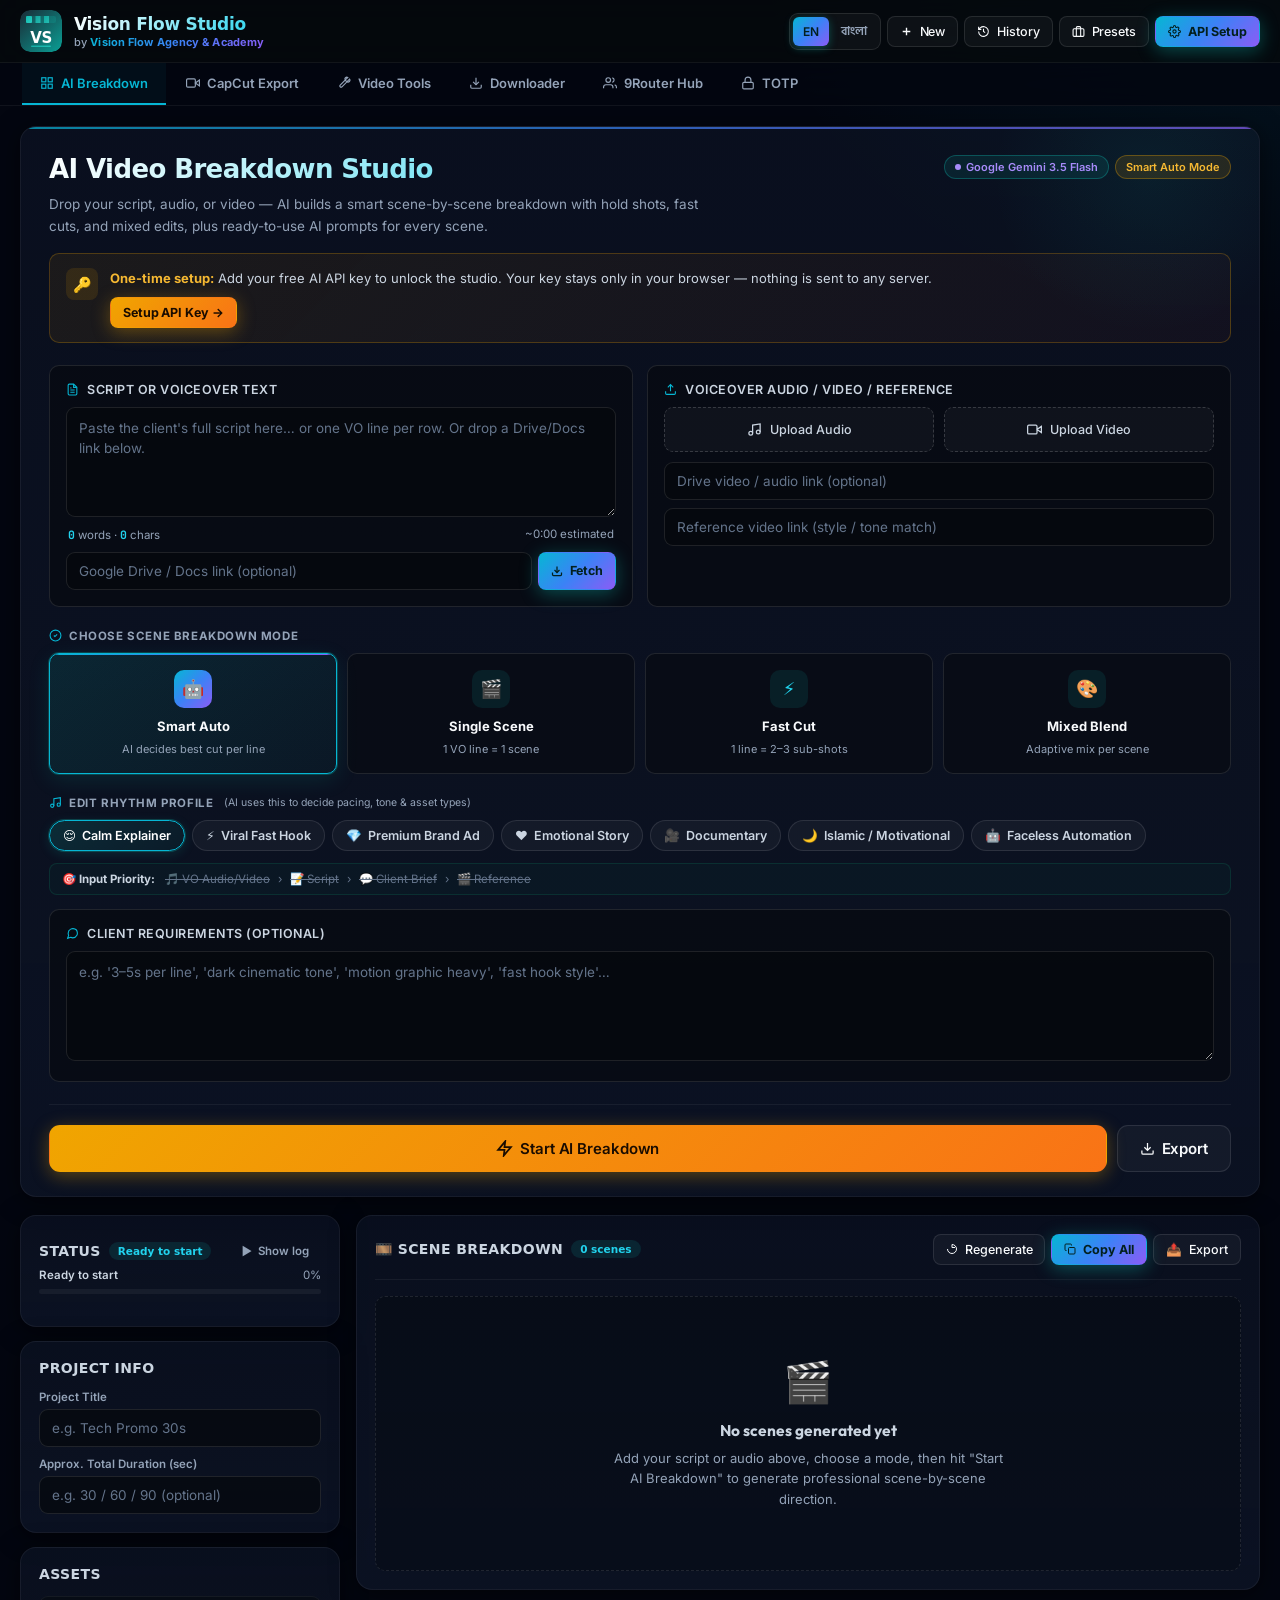
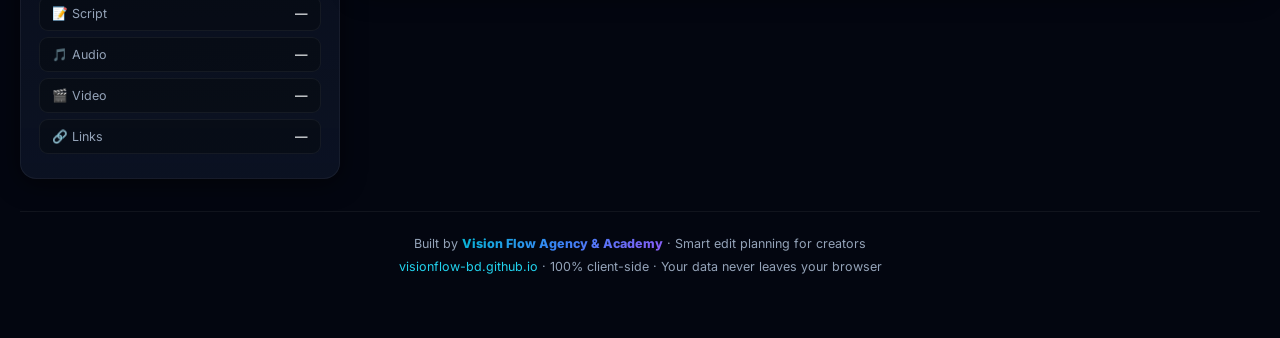
==== index.html @ 331e0f5d "Fix: flex iframe to fill card exactly - zero gap, no blue line" ====
<!DOCTYPE html>
<html lang="en">
<head>
<meta charset="UTF-8" />
<meta name="viewport" content="width=device-width, initial-scale=1.0, maximum-scale=5.0" />
<meta name="theme-color" content="#030610" />
<title>Vision Flow Studio v6 — AI Video Breakdown</title>
<meta name="description" content="Vision Flow Agency's professional AI video breakdown studio — transform scripts, voiceovers, audio, and video into scene-by-scene edit plans." />
<link rel="icon" href="data:image/svg+xml;utf8,<svg xmlns='http://www.w3.org/2000/svg' viewBox='0 0 100 100'><defs><linearGradient id='g' x1='0' y1='0' x2='1' y2='1'><stop offset='0' stop-color='%231a2b36'/><stop offset='1' stop-color='%230a9f95'/></linearGradient><linearGradient id='a' x1='0' y1='0' x2='1' y2='1'><stop offset='0' stop-color='%230fc5b8'/><stop offset='1' stop-color='%232dd9cc'/></linearGradient></defs><rect rx='22' width='100' height='100' fill='url(%23g)'/><rect x='14' y='14' width='72' height='17' rx='5' fill='rgba(15,197,184,0.2)'/><rect x='14' y='14' width='15' height='17' rx='3' fill='url(%23a)' opacity='0.9'/><rect x='37' y='14' width='12' height='17' fill='url(%23a)' opacity='0.7'/><rect x='57' y='14' width='12' height='17' fill='url(%23a)' opacity='0.7'/><text x='50' y='78' text-anchor='middle' fill='%23fff' font-size='38' font-weight='900' font-family='system-ui' letter-spacing='-2'>VS</text></svg>" />
<link rel="preconnect" href="https://fonts.googleapis.com">
<link rel="preconnect" href="https://fonts.gstatic.com" crossorigin>
<link href="https://fonts.googleapis.com/css2?family=Outfit:wght@400;500;600;700;800&family=Inter:wght@400;500;600;700&family=JetBrains+Mono:wght@400;500;600&family=Hind+Siliguri:wght@400;500;600;700&display=swap" rel="stylesheet">
<style>
/* ===== DESIGN SYSTEM — VISION FLOW AGENCY — v4 ===== */
:root {
  /* Background layers */
  --bg:       #030610;
  --bg-2:     #070b18;
  --panel:    rgba(15,23,42,.55);
  --panel-2:  rgba(15,23,42,.7);
  --panel-3:  rgba(30,41,59,.6);

  /* Borders */
  --border:      rgba(255,255,255,0.055);
  --border-2:    rgba(255,255,255,0.10);
  --border-3:    rgba(255,255,255,0.17);
  --border-glow: rgba(6,182,212,.25);

  /* Text */
  --text:     #f8fafc;
  --text-2:   #cbd5e1;
  --muted:    #94a3b8;
  --muted-2:  #64748b;

  /* Brand teal/cyan — matching agency */
  --primary:   #06b6d4;
  --primary-2: #22d3ee;
  --primary-3: #0891b2;

  /* Accent (purple - secondary) */
  --accent:    #8b5cf6;
  --accent-2:  #a78bfa;

  /* Gold — used for primary CTA */
  --gold:   #f0a500;
  --gold-2: #f5b832;

  /* State colors */
  --success:   #10b981;
  --success-2: #34d399;
  --warn:      #f0a500;
  --danger:    #ef4444;

  /* Radius */
  --radius:    10px;
  --radius-sm: 8px;
  --radius-lg: 16px;

  /* Shadows */
  --shadow:      0 4px 24px rgba(0,0,0,.55);
  --shadow-lg:   0 16px 56px rgba(0,0,0,.7);
  --shadow-glow: 0 0 40px rgba(6,182,212,.15);

  /* Gradients */
  --grad-primary:   linear-gradient(135deg, #06b6d4 0%, #3b82f6 50%, #8b5cf6 100%);
  --grad-primary-2: linear-gradient(135deg, #06b6d4, #0ea5e9);
  --grad-gold:      linear-gradient(135deg, #f0a500 0%, #f97316 100%);
  --grad-card:      linear-gradient(180deg, rgba(6,182,212,.035), transparent);

  /* Logo-accurate brand gradient */
  --grad-brand:     linear-gradient(135deg, #06b6d4 0%, #3b82f6 50%, #8b5cf6 100%);
}

/* ===== RESET ===== */
*, *::before, *::after { box-sizing: border-box; -webkit-tap-highlight-color: transparent; }
html, body { margin: 0; padding: 0; }

body {
  min-height: 100dvh;
  background:
    radial-gradient(ellipse 1000px 700px at 102% -5%, rgba(6,182,212,.09), transparent 55%),
    var(--bg);
  background-attachment: fixed;
  color: var(--text);
  font-family: 'Inter', 'Hind Siliguri', system-ui, -apple-system, sans-serif;
}

body.lang-bn { font-family: 'Hind Siliguri', 'Inter', system-ui, sans-serif; }

h1, h2, h3, h4, .brand-heading {
  font-family: 'Outfit', 'Inter', system-ui, sans-serif;
}

::selection { background: rgba(6,182,212,.3); color: #fff; }
a { color: var(--primary-2); text-decoration: none; }
a:hover { color: var(--accent-2); opacity: .85; }
button { font-family: inherit; }

/* ===== SCROLLBAR ===== */
::-webkit-scrollbar { width: 8px; height: 8px; }
::-webkit-scrollbar-track { background: transparent; }
::-webkit-scrollbar-thumb { background: linear-gradient(var(--primary), var(--accent)); border-radius: 99px; }
::-webkit-scrollbar-thumb:hover { background: rgba(255,255,255,0.13); }

/* ===== LAYOUT ===== */
.container { max-width: 1380px; margin: 0 auto; padding: 0 20px; }

/* ===== HEADER ===== */
header.top {
  position: sticky; top: 0; z-index: 50;
  background: rgba(6,9,12,.82);
  backdrop-filter: blur(24px) saturate(160%);
  -webkit-backdrop-filter: blur(24px) saturate(160%);
  border-bottom: 1px solid var(--border);
  padding: 10px 0;
}

.top-row {
  display: flex; align-items: center; justify-content: space-between;
  gap: 12px; flex-wrap: wrap;
}

.brand { display: flex; align-items: center; gap: 12px; min-width: 0; }

.logo-wrap {
  flex-shrink: 0; width: 42px; height: 42px;
  border-radius: 10px; overflow: hidden;
  display: grid; place-items: center;
  box-shadow: 0 2px 14px rgba(15,197,184,.25), 0 0 0 1px rgba(15,197,184,.2);
}

.brand-text h1 {
  font-family: 'Plus Jakarta Sans', system-ui, sans-serif;
  font-size: 17px; margin: 0; font-weight: 800; letter-spacing: -.3px;
  background: linear-gradient(135deg, #fff 0%, var(--primary-2) 100%);
  -webkit-background-clip: text; background-clip: text; color: transparent;
}
.brand-text small {
  color: var(--muted); font-size: 11px; display: block; margin-top: 1px;
  font-weight: 500; letter-spacing: .1px;
}
.brand-text small b {
  background: var(--grad-primary); -webkit-background-clip: text;
  background-clip: text; color: transparent; font-weight: 700;
}

.top-actions { display: flex; gap: 6px; flex-wrap: wrap; align-items: center; }

/* ===== BUTTONS ===== */
.btn {
  display: inline-flex; align-items: center; justify-content: center; gap: 7px;
  background: rgba(255,255,255,0.04); border: 1px solid var(--border-2);
  color: var(--text); padding: 9px 14px; border-radius: 9px; cursor: pointer;
  font-size: 13px; transition: all .18s cubic-bezier(.4,0,.2,1);
  font-weight: 500; white-space: nowrap; letter-spacing: -.1px;
}
.btn:hover {
  background: rgba(255,255,255,0.075); border-color: var(--border-3);
  transform: translateY(-1px); box-shadow: 0 3px 10px rgba(0,0,0,.35);
}
.btn:active { transform: translateY(0); }
.btn:disabled { opacity: .38; cursor: not-allowed; transform: none; }

.btn.primary {
  background: var(--grad-primary); border-color: transparent; color: #03201e;
  font-weight: 700; box-shadow: 0 4px 18px rgba(15,197,184,.35);
}
.btn.primary:hover { filter: brightness(1.08); box-shadow: 0 6px 24px rgba(15,197,184,.5); }

.btn.gold {
  background: var(--grad-gold); border-color: transparent;
  color: #1a0c00; font-weight: 700;
  box-shadow: 0 4px 18px rgba(240,165,0,.35);
}
.btn.gold:hover { filter: brightness(1.08); box-shadow: 0 6px 24px rgba(240,165,0,.5); }

.btn.ghost { background: transparent; }
.btn.danger { background: transparent; border-color: rgba(239,68,68,.3); color: #f87171; }
.btn.danger:hover { background: rgba(239,68,68,.1); border-color: rgba(239,68,68,.5); }
.btn.sm { padding: 7px 12px; font-size: 12.5px; border-radius: 8px; }
.btn.lg { padding: 13px 22px; font-size: 15px; border-radius: 11px; font-weight: 600; }

/* Language toggle */
.lang-toggle {
  display: inline-flex; background: rgba(255,255,255,0.04);
  border: 1px solid var(--border-2); border-radius: 9px; padding: 3px; gap: 2px;
}
.lang-toggle button {
  background: transparent; border: none; color: var(--muted);
  padding: 5px 10px; font-size: 12px; font-weight: 600;
  border-radius: 6px; cursor: pointer; transition: all .18s;
  font-family: inherit;
}
.lang-toggle button.active {
  background: var(--grad-primary); color: #03201e;
  box-shadow: 0 2px 8px rgba(15,197,184,.35);
}

.badge {
  font-size: 11px; padding: 4px 10px; border-radius: 999px;
  background: rgba(15,197,184,.1); color: var(--primary-2);
  border: 1px solid rgba(15,197,184,.3); font-weight: 600;
  display: inline-flex; align-items: center; gap: 5px;
}
.badge.gold { background: rgba(240,165,0,.12); color: var(--gold-2); border-color: rgba(240,165,0,.32); }
.badge.cyan { background: rgba(15,197,184,.1); color: var(--accent-2); border-color: rgba(15,197,184,.3); }
.badge.green { background: rgba(16,185,129,.12); color: #34d399; border-color: rgba(16,185,129,.3); }
.badge.red { background: rgba(239,68,68,.1); color: #f87171; border-color: rgba(239,68,68,.25); }

.dot { width: 6px; height: 6px; border-radius: 50%; background: currentColor; animation: pulse 2s infinite; }
@keyframes pulse { 0%,100%{opacity:1} 50%{opacity:.4} }

/* ===== HERO ===== */
.hero {
  margin-top: 20px; padding: 28px 28px 24px; border-radius: var(--radius-lg);
  background: linear-gradient(180deg, var(--panel), var(--panel-2));
  border: 1px solid var(--border);
  position: relative; overflow: hidden;
  box-shadow: var(--shadow);
}
.hero::before {
  content: ""; position: absolute; top: 0; left: 0; right: 0; height: 1.5px;
  background: var(--grad-primary); opacity: .7;
}
.hero::after {
  content: ""; position: absolute; top: -120px; right: -60px;
  width: 340px; height: 340px;
  background: radial-gradient(circle, rgba(15,197,184,.07), transparent 65%);
  pointer-events: none;
}
.hero-head {
  display: flex; justify-content: space-between; align-items: flex-start;
  gap: 16px; flex-wrap: wrap; position: relative; z-index: 1;
}
.hero h2 {
  margin: 0 0 8px; font-size: 26px; line-height: 1.15; font-weight: 800;
  letter-spacing: -.6px;
  background: linear-gradient(135deg, #fff 0%, var(--primary-2) 100%);
  -webkit-background-clip: text; background-clip: text; color: transparent;
  font-family: 'Plus Jakarta Sans', system-ui, sans-serif;
}
.hero p.sub {
  color: var(--muted); margin: 0; font-size: 13.5px;
  max-width: 680px; line-height: 1.65;
}
.hero-badges { display: flex; gap: 6px; flex-wrap: wrap; align-items: flex-start; }

/* ===== INPUT CARDS ===== */
.input-grid { display: grid; grid-template-columns: 1fr; gap: 14px; margin-top: 22px; }
@media(min-width: 820px) { .input-grid { grid-template-columns: 1fr 1fr; } }

.input-card {
  background: rgba(6,9,12,.55); border: 1px solid var(--border-2);
  border-radius: var(--radius); padding: 16px;
  transition: all .2s; position: relative;
}
.input-card:hover { border-color: var(--border-3); background: rgba(6,9,12,.75); }
.input-card:focus-within {
  border-color: var(--primary);
  box-shadow: 0 0 0 3px rgba(15,197,184,.12);
}

.input-card label.field-title {
  display: flex; align-items: center; gap: 8px; font-size: 12.5px;
  font-weight: 600; color: var(--text-2); margin-bottom: 10px;
  text-transform: uppercase; letter-spacing: .5px;
}
.input-card label.field-title svg { color: var(--primary); }
.field-hint { font-size: 11px; color: var(--muted); margin-top: 6px; }

/* Inputs */
textarea, input[type=text], input[type=url], input[type=password], select {
  width: 100%; background: rgba(6,9,12,.65);
  border: 1px solid var(--border-2); border-radius: 9px;
  color: var(--text); padding: 10px 12px; font-size: 13.5px;
  font-family: inherit; resize: vertical; transition: all .18s;
  -webkit-appearance: none;
}
textarea { min-height: 110px; line-height: 1.55; }
textarea:focus, input:focus, select:focus {
  outline: none; border-color: var(--primary);
  background: rgba(6,9,12,.88);
  box-shadow: 0 0 0 3px rgba(15,197,184,.12);
}
textarea::placeholder, input::placeholder { color: var(--muted-2); }
select { cursor: pointer; }
select option { background: var(--panel-2); }

.upload-btn {
  background: rgba(255,255,255,0.035);
  border: 1.5px dashed var(--border-3); color: var(--text-2);
  padding: 14px; border-radius: 9px;
  display: flex; align-items: center; justify-content: center; gap: 8px;
  cursor: pointer; transition: all .18s; font-size: 12.5px; font-weight: 500;
}
.upload-btn:hover {
  border-color: var(--primary); color: var(--primary-2);
  background: rgba(15,197,184,.06);
}
.upload-btn.uploaded {
  border-color: var(--success); border-style: solid;
  background: rgba(16,185,129,.07); color: var(--success-2);
}

/* ===== SECTION TITLES ===== */
.section-title {
  font-size: 11.5px; font-weight: 700; color: var(--muted);
  display: flex; align-items: center; gap: 7px;
  margin: 22px 0 10px; text-transform: uppercase; letter-spacing: .6px;
}
.section-title svg { color: var(--primary); }

/* ===== MODE CARDS ===== */
.modes { display: grid; grid-template-columns: repeat(2,1fr); gap: 10px; }
@media(min-width: 640px) { .modes { grid-template-columns: repeat(4,1fr); } }

.mode {
  background: rgba(6,9,12,.5); border: 1px solid var(--border-2);
  border-radius: var(--radius); padding: 16px 12px; cursor: pointer;
  text-align: center; transition: all .2s; position: relative; overflow: hidden;
}
.mode:hover { border-color: var(--border-3); transform: translateY(-2px); box-shadow: var(--shadow); }

.mode.active {
  background: linear-gradient(145deg, rgba(15,197,184,.12), rgba(15,197,184,.04));
  border-color: var(--primary);
  box-shadow: 0 0 0 1px rgba(15,197,184,.25), 0 6px 22px rgba(15,197,184,.12);
}
.mode.active::before {
  content: ""; position: absolute; top: -1px; left: -1px; right: -1px; height: 2px;
  background: var(--grad-primary);
}

.mode .mode-icon {
  width: 38px; height: 38px; border-radius: 10px;
  background: rgba(15,197,184,.1); color: var(--primary-2);
  display: grid; place-items: center; margin: 0 auto 10px;
  font-size: 18px; transition: all .2s;
}
.mode.active .mode-icon { background: var(--grad-primary); color: #03201e; }
.mode strong { display: block; color: var(--text); font-size: 13px; margin-bottom: 3px; font-weight: 700; }
.mode small { font-size: 11px; color: var(--muted); line-height: 1.35; }

/* ===== ACTION BAR ===== */
.action-bar {
  margin-top: 22px; display: flex; gap: 10px; flex-wrap: wrap;
  padding-top: 20px; border-top: 1px solid var(--border);
}
.action-bar .btn.gold { flex: 1; min-width: 220px; }

/* ===== MAIN GRID ===== */
.grid { display: grid; grid-template-columns: 1fr; gap: 16px; margin-top: 18px; }
@media(min-width: 1024px) { .grid.main { grid-template-columns: 320px 1fr; } }

.card {
  background: linear-gradient(180deg, var(--panel), var(--panel-2));
  border: 1px solid var(--border); border-radius: var(--radius-lg);
  padding: 18px; box-shadow: var(--shadow);
}
.card h3 {
  margin: 0 0 14px; font-size: 14px;
  display: flex; align-items: center; gap: 8px; font-weight: 700;
  font-family: 'Plus Jakarta Sans', system-ui, sans-serif;
  color: var(--text-2); text-transform: uppercase; letter-spacing: .4px;
}
.card h3 .pill {
  font-size: 10.5px; padding: 3px 9px; border-radius: 999px;
  background: rgba(15,197,184,.12); color: var(--primary-2); font-weight: 600;
  margin-left: auto; text-transform: none; letter-spacing: 0;
}
.field-label-sm { font-size: 11.5px; color: var(--muted); font-weight: 600; margin-bottom: 5px; display: block; }

/* ===== PROGRESS ===== */
.progress-wrap { margin-bottom: 14px; }
.progress-info {
  display: flex; justify-content: space-between;
  font-size: 11.5px; color: var(--muted); margin-bottom: 7px;
}
.progress-info .phase-text { color: var(--text-2); font-weight: 600; }
.progress {
  height: 5px; background: rgba(255,255,255,0.05); border-radius: 999px; overflow: hidden;
}
.progress > div {
  height: 100%; background: var(--grad-primary);
  transition: width .4s cubic-bezier(.4,0,.2,1); border-radius: 999px;
  box-shadow: 0 0 10px rgba(15,197,184,.4);
}

.log {
  background: rgba(6,9,12,.7); border: 1px solid var(--border);
  border-radius: 9px; padding: 10px 12px; max-height: 210px; overflow: auto;
  font-family: 'JetBrains Mono', monospace; font-size: 11px;
  color: var(--muted); line-height: 1.7;
}
.log .ok  { color: #34d399; }
.log .warn{ color: #fbbf24; }
.log .err { color: #f87171; }
.log .info{ color: #93c5fd; }
.log-empty{ color: var(--muted-2); font-style: italic; }

/* ===== ASSET LIST ===== */
.asset-item {
  padding: 9px 12px; background: rgba(6,9,12,.45);
  border: 1px solid var(--border); border-radius: 9px; margin-bottom: 6px;
  font-size: 12.5px; display: flex; align-items: center; gap: 8px;
  transition: all .18s;
}
.asset-item.filled { border-color: rgba(16,185,129,.28); background: rgba(16,185,129,.05); }
.asset-item .asset-label { color: var(--muted); flex-shrink: 0; }
.asset-item .asset-value {
  color: var(--text); margin-left: auto; font-weight: 500;
  text-align: right; overflow: hidden; text-overflow: ellipsis;
  white-space: nowrap; max-width: 60%;
}

/* ===== SCENE CARDS ===== */
.scenes-toolbar {
  display: flex; justify-content: space-between; align-items: center; gap: 8px;
  margin-bottom: 16px; padding-bottom: 14px; border-bottom: 1px solid var(--border);
  flex-wrap: wrap;
}
.scene {
  background: rgba(6,9,12,.45); border: 1px solid var(--border-2);
  border-radius: var(--radius); padding: 16px; margin-bottom: 12px;
  transition: all .2s; position: relative;
  border-left: 2.5px solid transparent;
}
.scene:hover {
  border-color: var(--border-3); border-left-color: var(--primary);
  box-shadow: 0 4px 22px rgba(0,0,0,.3);
  background: rgba(6,9,12,.65);
}
.scene-head {
  display: flex; align-items: center; justify-content: space-between; gap: 10px;
  margin-bottom: 14px; flex-wrap: wrap; padding-bottom: 12px;
  border-bottom: 1px solid var(--border);
}
.scene-head .left { display: flex; align-items: center; gap: 7px; flex-wrap: wrap; }

.scene-num {
  background: var(--grad-primary); color: #03201e;
  width: 32px; height: 32px; border-radius: 8px;
  display: grid; place-items: center; font-weight: 800; font-size: 13px;
  box-shadow: 0 2px 10px rgba(15,197,184,.35); flex-shrink: 0;
}
.scene-time {
  font-family: 'JetBrains Mono', monospace; font-size: 11.5px; color: var(--primary-2);
  background: rgba(15,197,184,.08); border: 1px solid rgba(15,197,184,.2);
  padding: 3px 8px; border-radius: 5px; font-weight: 600;
}
.scene-dur {
  font-family: 'JetBrains Mono', monospace; font-size: 11px;
  background: rgba(255,255,255,0.04); border: 1px solid var(--border);
  padding: 3px 7px; border-radius: 5px; color: var(--muted); font-weight: 600;
}

.mode-tag {
  font-size: 10.5px; padding: 3px 9px; border-radius: 999px; font-weight: 600;
  display: inline-flex; align-items: center; gap: 4px;
}
.mode-tag.single   { background: rgba(16,185,129,.1); color: #34d399; border: 1px solid rgba(16,185,129,.25); }
.mode-tag.fastcut  { background: rgba(240,165,0,.1);  color: #f5b832; border: 1px solid rgba(240,165,0,.25); }
.mode-tag.mixed    { background: rgba(15,197,184,.1); color: var(--primary-2); border: 1px solid rgba(15,197,184,.25); }

.scene-fields { display: grid; grid-template-columns: 1fr; gap: 10px; }
@media(min-width: 720px) { .scene-fields.two-col { grid-template-columns: 1fr 1fr; } }

.field { position: relative; }
.field-label {
  font-size: 10.5px; color: var(--muted); font-weight: 700;
  text-transform: uppercase; letter-spacing: .6px; margin-bottom: 5px;
  display: flex; align-items: center; gap: 6px;
}
.field-label .copy-btn { margin-left: auto; }

.scene textarea {
  background: rgba(6,9,12,.6); font-size: 12.5px; padding: 9px 11px;
  min-height: 44px; border-color: var(--border);
}
.scene textarea:focus { border-color: var(--primary); }
.scene textarea.cob {
  font-family: 'JetBrains Mono', monospace; font-size: 11.5px;
  color: var(--primary-2); background: rgba(15,197,184,.04);
  border-color: rgba(15,197,184,.18); line-height: 1.6;
}
.scene textarea.cob:focus {
  border-color: var(--primary); box-shadow: 0 0 0 3px rgba(15,197,184,.1);
}
.cob-badge {
  font-size: 9.5px; padding: 2px 7px; border-radius: 4px;
  background: var(--grad-primary); color: #03201e; font-weight: 700;
  letter-spacing: .4px; text-transform: uppercase;
}

.copy-btn {
  background: rgba(15,197,184,.08); border: 1px solid rgba(15,197,184,.2);
  color: var(--primary-2); padding: 4px 9px; border-radius: 5px; font-size: 10.5px;
  cursor: pointer; font-weight: 600; transition: all .15s;
  display: inline-flex; align-items: center; gap: 4px;
}
.copy-btn:hover { background: rgba(15,197,184,.16); border-color: rgba(15,197,184,.4); }
.copy-btn.copied { background: rgba(16,185,129,.15); border-color: rgba(16,185,129,.35); color: #34d399; }

/* Sub-scenes */
.subscenes { margin-top: 14px; padding-top: 14px; border-top: 1px dashed rgba(240,165,0,.25); }
.subscenes-title {
  font-size: 11.5px; font-weight: 700; color: var(--gold-2);
  display: flex; align-items: center; gap: 6px; margin-bottom: 10px;
  text-transform: uppercase; letter-spacing: .5px;
}
.subscene {
  background: rgba(240,165,0,.04); border: 1px solid rgba(240,165,0,.18);
  border-radius: 9px; padding: 10px; margin-top: 8px;
}
.subscene-head {
  display: flex; justify-content: space-between; align-items: center;
  margin-bottom: 8px; gap: 8px; flex-wrap: wrap;
}
.subscene-head .word {
  font-family: 'JetBrains Mono', monospace; font-size: 11px; color: var(--gold-2);
  font-weight: 700; background: rgba(240,165,0,.1); padding: 2px 8px; border-radius: 5px;
}
.subscene textarea { background: rgba(6,9,12,.6); font-size: 12px; min-height: 38px; padding: 8px 10px; }
.subscene .field { margin-top: 6px; }

/* Empty state */
.empty {
  text-align: center; padding: 60px 24px; color: var(--muted);
  border: 1.5px dashed var(--border-2); border-radius: var(--radius);
  background: rgba(6,9,12,.3);
}
.empty .icon { font-size: 40px; margin-bottom: 14px; display: block; }
.empty h4 { margin: 0 0 8px; color: var(--text-2); font-size: 15.5px; font-weight: 700; }
.empty p { margin: 0 auto; font-size: 13px; line-height: 1.6; max-width: 400px; }

/* ===== MODALS ===== */
.modal-overlay {
  position: fixed; inset: 0; background: rgba(0,0,0,.8); z-index: 100;
  display: none; align-items: center; justify-content: center; padding: 20px;
  backdrop-filter: blur(12px); -webkit-backdrop-filter: blur(12px);
}
.modal-overlay.show { display: flex; }
@keyframes fadeIn { from{opacity:0} to{opacity:1} }
@keyframes slideUp { from{opacity:0;transform:translateY(16px)} to{opacity:1;transform:translateY(0)} }

.modal {
  background: var(--panel); border: 1px solid var(--border-2);
  border-radius: var(--radius-lg); max-width: 600px; width: 100%;
  max-height: 90vh; overflow: auto; box-shadow: var(--shadow-lg);
  animation: slideUp .28s cubic-bezier(.4,0,.2,1); position: relative;
}
.modal-header {
  padding: 18px 22px; border-bottom: 1px solid var(--border);
  display: flex; justify-content: space-between; align-items: center;
  position: sticky; top: 0; background: var(--panel); z-index: 1;
}
.modal-header h3 { margin: 0; font-size: 16px; font-weight: 700; display: flex; align-items: center; gap: 8px; }
.modal-body { padding: 20px 22px; }
.modal-close {
  background: rgba(255,255,255,0.04); border: 1px solid var(--border-2);
  color: var(--muted); width: 32px; height: 32px; border-radius: 7px;
  cursor: pointer; display: grid; place-items: center; transition: all .15s;
}
.modal-close:hover { background: rgba(239,68,68,.1); border-color: rgba(239,68,68,.3); color: #f87171; }

/* API list */
.api-list { display: grid; gap: 8px; }
.api-item {
  display: flex; align-items: center; gap: 12px;
  background: rgba(6,9,12,.5); border: 1px solid var(--border-2);
  border-radius: var(--radius); padding: 12px 14px;
  cursor: pointer; transition: all .18s; position: relative;
}
.api-item:hover { border-color: var(--border-3); background: rgba(6,9,12,.7); }
.api-item.selected {
  background: linear-gradient(135deg, rgba(15,197,184,.1), rgba(15,197,184,.03));
  border-color: var(--primary); box-shadow: 0 0 0 1px rgba(15,197,184,.25);
}
.api-item .api-icon {
  width: 38px; height: 38px; border-radius: 9px;
  background: var(--grad-primary); display: grid; place-items: center;
  color: #03201e; font-weight: 800; font-size: 14px; flex-shrink: 0;
}
.api-item .api-icon.google    { background: linear-gradient(135deg, #4285f4, #34a853); color: #fff; }
.api-item .api-icon.openrouter{ background: linear-gradient(135deg, #a855f7, #ec4899); color: #fff; }
.api-item .api-icon.groq      { background: linear-gradient(135deg, #f97316, #ef4444); color: #fff; }
.api-item .api-icon.custom    { background: linear-gradient(135deg, #475569, #1e293b); color: #fff; }
.api-item .api-info { flex: 1; min-width: 0; }
.api-item .api-name { font-weight: 600; font-size: 13.5px; color: var(--text); margin-bottom: 2px; }
.api-item .api-desc { font-size: 11.5px; color: var(--muted); }
.api-item .api-status { display: flex; align-items: center; gap: 6px; flex-shrink: 0; }

.status-dot { width: 8px; height: 8px; border-radius: 50%; background: var(--muted-2); }
.status-dot.ready  { background: var(--success-2); box-shadow: 0 0 8px var(--success-2); }
.status-dot.active { background: var(--primary-2);  box-shadow: 0 0 8px var(--primary-2); }

.api-remove {
  background: rgba(239,68,68,.08); border: 1px solid rgba(239,68,68,.18);
  color: #f87171; width: 26px; height: 26px; border-radius: 5px;
  cursor: pointer; display: grid; place-items: center; font-size: 11px;
}
.api-remove:hover { background: rgba(239,68,68,.18); }

.custom-form {
  margin-top: 14px; background: rgba(6,9,12,.4);
  border: 1.5px dashed var(--border-3); border-radius: var(--radius);
  padding: 14px; display: none;
}
.custom-form.show { display: block; animation: slideUp .28s; }
.form-row { display: grid; gap: 10px; margin-bottom: 10px; }
.form-row.two { grid-template-columns: 1fr 1fr; }
@media(max-width:520px){ .form-row.two { grid-template-columns: 1fr; } }
.form-row label { font-size: 11px; color: var(--muted); font-weight: 700; margin-bottom: 4px; display: block; text-transform: uppercase; letter-spacing: .4px; }

.key-input-group {
  display: flex; gap: 8px; margin-top: 14px;
  padding: 14px; background: rgba(15,197,184,.05);
  border: 1px solid rgba(15,197,184,.2); border-radius: var(--radius);
}
.key-input-group input { flex: 1; background: rgba(6,9,12,.6); }

/* History */
.history-item {
  background: rgba(6,9,12,.45); border: 1px solid var(--border-2);
  border-radius: 9px; padding: 12px; margin-bottom: 8px;
  display: flex; justify-content: space-between; align-items: center;
  gap: 10px; transition: all .15s;
}
.history-item:hover { border-color: var(--border-3); background: rgba(6,9,12,.65); }
.history-item .h-info { min-width: 0; flex: 1; }
.history-item .h-title { font-weight: 600; font-size: 13.5px; color: var(--text); white-space: nowrap; overflow: hidden; text-overflow: ellipsis; }
.history-item .h-meta { font-size: 11.5px; color: var(--muted); margin-top: 2px; display: flex; gap: 8px; flex-wrap: wrap; }

/* Footer */
footer.vf {
  margin-top: 32px; padding: 24px 16px; text-align: center;
  border-top: 1px solid var(--border); color: var(--muted); font-size: 12.5px;
}
footer.vf .vf-brand {
  display: inline-flex; align-items: center; gap: 6px;
  background: var(--grad-brand); -webkit-background-clip: text;
  background-clip: text; color: transparent; font-weight: 800;
}


/* Hide scrollbar on 9Router iframe card */
#panel-codex .card { overflow: hidden; }
#panel-codex .card::-webkit-scrollbar { display: none; }
#nr-frame { overflow: hidden; }
/* Toast */
.toast {
  position: fixed; bottom: 24px; left: 50%;
  transform: translateX(-50%) translateY(120%);
  background: var(--panel-3); border: 1px solid var(--border-3);
  color: var(--text); padding: 12px 18px; border-radius: 11px;
  font-size: 13px; font-weight: 500; z-index: 200;
  transition: transform .32s cubic-bezier(.34,1.56,.64,1), opacity .2s;
  box-shadow: var(--shadow-lg); display: flex; align-items: center; gap: 8px;
  max-width: 90vw; opacity: 0; pointer-events: none;
}
.toast.show { transform: translateX(-50%) translateY(0); opacity: 1; pointer-events: auto; }
.toast.ok   { border-color: rgba(16,185,129,.45); background: linear-gradient(135deg, rgba(16,185,129,.12), var(--panel-3)); }
.toast.err  { border-color: rgba(239,68,68,.45);  background: linear-gradient(135deg, rgba(239,68,68,.12),  var(--panel-3)); }
.toast.warn { border-color: rgba(240,165,0,.4);   background: linear-gradient(135deg, rgba(240,165,0,.12),  var(--panel-3)); }

/* Spinner */
.spinner { width: 15px; height: 15px; border: 2px solid rgba(255,255,255,.12); border-top-color: currentColor; border-radius: 50%; animation: spin .75s linear infinite; }
@keyframes spin { to { transform: rotate(360deg); } }

/* Setup hint */
.setup-hint {
  background: linear-gradient(135deg, rgba(240,165,0,.08), rgba(239,68,68,.04));
  border: 1px solid rgba(240,165,0,.25); border-radius: var(--radius);
  padding: 14px 16px; margin-top: 16px;
  display: flex; align-items: flex-start; gap: 12px;
}
.setup-hint .hint-icon {
  width: 32px; height: 32px; border-radius: 8px;
  background: rgba(240,165,0,.12); color: var(--gold-2);
  display: grid; place-items: center; flex-shrink: 0; font-size: 15px;
}
.setup-hint .hint-text { font-size: 13px; line-height: 1.55; color: var(--text-2); }
.setup-hint .hint-text strong { color: var(--gold-2); }
.setup-hint button { margin-top: 8px; }

/* ===== RHYTHM CHIPS ===== */
.rhythm-row { margin-top: 16px; }
.rhythm-chips { display: flex; flex-wrap: wrap; gap: 7px; margin-top: 10px; }
.rhythm-chip {
  display: inline-flex; align-items: center; gap: 6px;
  padding: 7px 13px; border-radius: 999px; cursor: pointer;
  font-size: 12.5px; font-weight: 600;
  background: rgba(255,255,255,0.04); border: 1px solid var(--border-2);
  color: var(--text-2); transition: all .18s; white-space: nowrap;
}
.rhythm-chip:hover { border-color: var(--border-3); background: rgba(255,255,255,.07); color: var(--text); }
.rhythm-chip.active {
  background: linear-gradient(135deg, rgba(15,197,184,.15), rgba(15,197,184,.05));
  border-color: var(--primary); color: #fff;
  box-shadow: 0 0 0 1px rgba(15,197,184,.25), 0 3px 12px rgba(15,197,184,.15);
}

/* ===== ASSET TYPE BADGES ===== */
.asset-type-badge {
  display: inline-flex; align-items: center; gap: 5px;
  font-size: 10.5px; font-weight: 700; padding: 4px 9px; border-radius: 999px;
  text-transform: uppercase; letter-spacing: .4px;
}
.at-ai-image     { background: rgba(15,197,184,.12);  color: var(--primary-2);  border: 1px solid rgba(15,197,184,.3); }
.at-ai-video     { background: rgba(15,197,184,.08);  color: var(--accent-2);   border: 1px solid rgba(15,197,184,.2); }
.at-stock        { background: rgba(240,165,0,.1);    color: #f5b832;           border: 1px solid rgba(240,165,0,.3); }
.at-motion-text  { background: rgba(16,185,129,.1);   color: #34d399;           border: 1px solid rgba(16,185,129,.28); }
.at-screen-rec   { background: rgba(239,68,68,.1);    color: #f87171;           border: 1px solid rgba(239,68,68,.25); }
.at-avatar       { background: rgba(168,85,247,.12);  color: #c084fc;           border: 1px solid rgba(168,85,247,.3); }
.at-infographic  { background: rgba(249,115,22,.1);   color: #fb923c;           border: 1px solid rgba(249,115,22,.25); }

/* ===== TIMELINE SECTION ===== */
.timeline-section {
  margin-top: 14px; padding: 12px 14px;
  background: rgba(15,197,184,.04); border: 1px solid rgba(15,197,184,.15);
  border-radius: 9px;
}
.timeline-title {
  font-size: 11.5px; font-weight: 700; color: var(--primary-2);
  display: flex; align-items: center; gap: 6px; margin-bottom: 10px;
  text-transform: uppercase; letter-spacing: .5px;
}
.timeline-grid { display: grid; grid-template-columns: repeat(2,1fr); gap: 8px; }
@media(max-width:640px){ .timeline-grid { grid-template-columns: 1fr; } }
.tl-field {}
.tl-label { font-size: 10.5px; font-weight: 700; color: var(--muted); margin-bottom: 4px; text-transform: uppercase; letter-spacing: .4px; }
.tl-field textarea { min-height: 52px; font-size: 12px; line-height: 1.45; }
.tl-full { grid-column: 1/-1; }

/* ===== CLIENT PRESETS ===== */
.preset-grid { display: grid; grid-template-columns: 1fr 1fr; gap: 10px; margin-top: 14px; }
@media(max-width:540px){ .preset-grid { grid-template-columns: 1fr; } }
.preset-field label { font-size: 11.5px; font-weight: 600; color: var(--text-2); display: block; margin-bottom: 5px; }
.preset-field input, .preset-field select { font-size: 13px; }
.preset-saved-list { margin-top: 14px; max-height: 220px; overflow: auto; }
.preset-item {
  padding: 10px 12px; background: rgba(255,255,255,0.03);
  border: 1px solid var(--border); border-radius: 9px; margin-bottom: 8px;
  display: flex; align-items: center; justify-content: space-between; gap: 10px;
}
.preset-item:hover { border-color: var(--border-2); }
.preset-name { font-size: 13.5px; font-weight: 600; color: var(--text); }
.preset-meta { font-size: 11.5px; color: var(--muted); margin-top: 2px; }
.preset-actions { display: flex; gap: 6px; flex-shrink: 0; }

/* ===== PRIORITY ROW ===== */
.priority-row {
  display: flex; align-items: center; gap: 8px; flex-wrap: wrap;
  font-size: 11.5px; color: var(--muted); margin-top: 12px;
  padding: 8px 12px; background: rgba(16,185,129,.04);
  border: 1px solid rgba(16,185,129,.15); border-radius: 8px;
}
.priority-row .pr-on  { color: #34d399; font-weight: 600; }
.priority-row .pr-off { color: var(--muted-2); text-decoration: line-through; }
.priority-row strong  { color: var(--text-2); font-weight: 700; margin-right: 2px; }

/* ===== MOBILE ===== */
@media(max-width: 640px){
  .container { padding: 0 14px; }
  .brand-text h1 { font-size: 15px; }
  .hero { padding: 18px; margin-top: 14px; }
  .hero h2 { font-size: 20px; }
  .card { padding: 14px; }
  .top-actions .btn span.hide-sm { display: none; }
  .scene { padding: 12px; }
  .scene-num { width: 28px; height: 28px; font-size: 12px; }
}

.hidden { display: none !important; }

/* ===== SPINNER UTILITY ===== */
.mono { font-family: 'JetBrains Mono', monospace; }

/* ===== TRANSCRIBE PANEL ===== */
#transcribePanel { transition: all 0.2s; }
#btnTranscribeDrive {
  background: linear-gradient(135deg, #0fc5b8, #0a9f95);
  color:#fff; border:none; padding:8px 16px; border-radius:var(--radius-sm);
  font-weight:700; font-size:13px; cursor:pointer; display:inline-flex;
  align-items:center; gap:6px; transition:opacity .2s, transform .15s;
}
#btnTranscribeDrive:hover { opacity:.88; transform:translateY(-1px); }
#btnTranscribeDrive:disabled { opacity:.45; cursor:not-allowed; transform:none; }

/* ===== WORD COUNT BAR ===== */
.word-count-bar {
  display:flex; align-items:center; justify-content:space-between;
  margin-top:6px; font-size:11.5px; color:var(--muted);
  padding:0 2px;
}
.word-count-bar .wc-num { color:var(--primary-2); font-weight:700; font-family:'JetBrains Mono',monospace; }

/* ===== DOCS FETCH ROW ===== */
.fetch-row { display:flex; gap:6px; margin-top:10px; }
.fetch-row input { flex:1; }
.fetch-row .btn { flex-shrink:0; white-space:nowrap; }
.fetch-status {
  font-size:11.5px; margin-top:5px;
  align-items:center; gap:5px;
}

/* ===== KEY STATUS CHIP (inline in header area) ===== */
.key-status-pill {
  display:inline-flex; align-items:center; gap:6px;
  padding:5px 10px; border-radius:999px; font-size:11.5px; font-weight:600;
  background:rgba(16,185,129,.1); border:1px solid rgba(16,185,129,.3);
  color:#34d399; cursor:default;
}
.key-status-pill .ks-remove {
  background:none; border:none; color:#f87171; cursor:pointer;
  font-size:13px; padding:0 0 0 2px; line-height:1;
}
.key-status-pill .ks-remove:hover { color:#ef4444; }

/* ===== SESSION TOGGLE ===== */
.session-toggle-wrap {
  display:flex; align-items:center; justify-content:space-between;
  gap:10px; padding:10px 12px; margin-top:10px;
  background:rgba(255,255,255,0.02); border:1px solid var(--border);
  border-radius:9px; font-size:12.5px;
}
.session-toggle-wrap label { color:var(--text-2); font-weight:500; cursor:pointer; }
.toggle-switch { position:relative; width:36px; height:20px; flex-shrink:0; }
.toggle-switch input { opacity:0; width:0; height:0; }
.toggle-slider {
  position:absolute; inset:0; background:rgba(255,255,255,.1);
  border-radius:999px; cursor:pointer; transition:.2s;
  border:1px solid var(--border-2);
}
.toggle-slider::before {
  content:''; position:absolute; width:14px; height:14px;
  left:2px; top:2px; background:#fff; border-radius:50%; transition:.2s;
}
.toggle-switch input:checked + .toggle-slider { background:var(--primary-3); border-color:var(--primary); }
.toggle-switch input:checked + .toggle-slider::before { transform:translateX(16px); }

/* ===== CLEAR KEY BUTTON ===== */
#btnClearKey {
  width:100%; margin-top:8px; justify-content:center;
}

/* ===== QUICK EXPORT BAR ===== */
.quick-export-bar {
  display:flex; align-items:center; gap:8px; flex-wrap:wrap;
  padding:10px 14px; margin-bottom:14px;
  background:rgba(15,197,184,.04); border:1px solid rgba(15,197,184,.14);
  border-radius:var(--radius);
}
.quick-export-bar .qe-label {
  font-size:11.5px; font-weight:700; color:var(--muted);
  text-transform:uppercase; letter-spacing:.5px; flex-shrink:0;
}
.quick-export-bar .btn { padding:5px 12px; font-size:12px; }

/* ===== ASSET FILTER CHIPS ===== */
.asset-filter-bar {
  display:flex; gap:6px; flex-wrap:wrap; margin-bottom:12px; align-items:center;
}
.asset-filter-bar .af-label {
  font-size:11px; font-weight:700; color:var(--muted-2);
  text-transform:uppercase; letter-spacing:.5px;
}
.af-chip {
  font-size:11.5px; padding:4px 10px; border-radius:999px; cursor:pointer;
  background:rgba(255,255,255,0.04); border:1px solid var(--border-2);
  color:var(--text-2); font-weight:600; transition:all .15s;
  display:inline-flex; align-items:center; gap:4px;
}
.af-chip:hover { border-color:var(--border-3); color:var(--text); }
.af-chip.active {
  background:rgba(15,197,184,.12); border-color:var(--primary);
  color:var(--primary-2);
}
.scene.hidden-by-filter { display:none; }

/* ===== COLLAPSIBLE LOG ===== */
.log-header {
  display:flex; align-items:center; justify-content:space-between;
  padding:8px 12px 8px 0; cursor:pointer; user-select:none;
}
.log-header h3 { margin:0; }
.log-toggle-btn {
  display:inline-flex; align-items:center; gap:5px;
  font-size:11.5px; color:var(--muted); background:none; border:none;
  cursor:pointer; padding:0; font-family:inherit; font-weight:600;
  transition:color .15s;
}
.log-toggle-btn:hover { color:var(--text); }
.log-collapsed #log { display:none; }
.log-toggle-btn .arrow { transition:transform .2s; display:inline-block; }
.log-collapsed .log-toggle-btn .arrow { transform:rotate(-90deg); }

/* ===== PRIVACY NOTE IN SETTINGS ===== */
.privacy-note {
  background:linear-gradient(135deg,rgba(15,197,184,.06),rgba(6,9,12,.4));
  border:1px solid rgba(15,197,184,.2); border-radius:10px;
  padding:12px 14px; margin-top:12px; font-size:12px;
  color:var(--text-2); line-height:1.6;
}
.privacy-note strong { color:var(--primary-2); }

/* ===== WORKSPACE TABS ===== */
.workspace-tabs {
  position:sticky; top:60px; z-index:70;
  background:rgba(3,6,16,.85);
  backdrop-filter:blur(20px) saturate(1.4);
  border-bottom:1px solid var(--border);
  transition:background .3s;
}
.workspace-tabs .container { padding:0 22px; }
.tab-list {
  display:flex; gap:2px; overflow-x:auto;
  scrollbar-width:none; -ms-overflow-style:none;
}
.tab-list::-webkit-scrollbar { display:none; }
.tab-list .tab {
  display:inline-flex; align-items:center; gap:7px;
  padding:12px 18px; border:none; background:transparent;
  color:var(--muted); font-size:13px; font-weight:600;
  cursor:pointer; white-space:nowrap;
  border-bottom:2px solid transparent;
  transition:all .2s;
  font-family:inherit;
}
.tab-list .tab:hover { color:var(--text); background:rgba(255,255,255,.03); }
.tab-list .tab.active {
  color:var(--primary);
  border-bottom-color:var(--primary);
  background:rgba(6,182,212,.05);
}
.tab-list .tab.active svg { stroke:var(--primary); }
.tab-panel { animation:fadeIn .25s ease; }
.tab-panel:not(.active) { display:none !important; }
@keyframes fadeIn { from { opacity:0; transform:translateY(6px); } to { opacity:1; transform:translateY(0); } }

@media(max-width:640px) {
  .tab-list .tab { padding:10px 12px; font-size:12px; }
  .tab-list .tab span { display:none; }
  .workspace-tabs { top:52px; }
}
</style>
</head>
<body class="lang-en">

<header class="top">
  <div class="container">
    <div class="top-row">
      <div class="brand">
        <div class="logo-wrap" style="background:transparent;box-shadow:none;padding:0">
          <svg xmlns="http://www.w3.org/2000/svg" viewBox="0 0 42 42" width="42" height="42" style="display:block">
            <defs>
              <linearGradient id="vfs-bg" x1="0" y1="0" x2="1" y2="1">
                <stop offset="0" stop-color="#1a2b36"/>
                <stop offset="1" stop-color="#0a9f95"/>
              </linearGradient>
              <linearGradient id="vfs-accent" x1="0" y1="0" x2="1" y2="1">
                <stop offset="0" stop-color="#0fc5b8"/>
                <stop offset="1" stop-color="#2dd9cc"/>
              </linearGradient>
            </defs>
            <!-- Main rounded square -->
            <rect rx="10" width="42" height="42" fill="url(#vfs-bg)"/>
            <!-- Film clapperboard strips at top (studio identity) -->
            <rect x="6" y="6" width="30" height="7" rx="2" fill="rgba(15,197,184,0.18)"/>
            <rect x="6" y="6" width="6" height="7" rx="1" fill="url(#vfs-accent)" opacity="0.9"/>
            <rect x="15.5" y="6" width="5" height="7" rx="0" fill="url(#vfs-accent)" opacity="0.7"/>
            <rect x="24" y="6" width="5" height="7" rx="0" fill="url(#vfs-accent)" opacity="0.7"/>
            <!-- VS product monogram -->
            <text x="21" y="33" text-anchor="middle" fill="#ffffff" font-size="15" font-weight="800" font-family="'Plus Jakarta Sans',system-ui,sans-serif" letter-spacing="-0.5">VS</text>
            <!-- Teal accent underline -->
            <rect x="11" y="35.5" width="20" height="1.5" rx="0.75" fill="url(#vfs-accent)" opacity="0.7"/>
          </svg>
        </div>
        <div class="brand-text">
          <h1>Vision Flow Studio</h1>
          <small>by <b>Vision Flow Agency &amp; Academy</b></small>
        </div>
      </div>
      <div class="top-actions">
        <div class="lang-toggle" role="group" aria-label="Language">
          <button type="button" data-lang="en" class="active">EN</button>
          <button type="button" data-lang="bn">বাংলা</button>
        </div>
        <button type="button" class="btn sm" id="btnNew">
          <svg width="13" height="13" viewBox="0 0 24 24" fill="none" stroke="currentColor" stroke-width="2.5"><path d="M12 5v14M5 12h14"/></svg>
          <span class="hide-sm" data-i18n="btn_new">New</span>
        </button>
        <button type="button" class="btn sm" id="btnHistory">
          <svg width="13" height="13" viewBox="0 0 24 24" fill="none" stroke="currentColor" stroke-width="2"><path d="M3 12a9 9 0 1 0 3-6.7L3 8"/><path d="M3 3v5h5"/><path d="M12 7v5l3 2"/></svg>
          <span class="hide-sm" data-i18n="btn_history">History</span>
        </button>
        <button type="button" class="btn sm" id="btnPreset">
          <svg width="13" height="13" viewBox="0 0 24 24" fill="none" stroke="currentColor" stroke-width="2"><path d="M20 7H4a2 2 0 0 0-2 2v10a2 2 0 0 0 2 2h16a2 2 0 0 0 2-2V9a2 2 0 0 0-2-2z"/><path d="M16 21V5a2 2 0 0 0-2-2h-4a2 2 0 0 0-2 2v16"/></svg>
          <span class="hide-sm" data-i18n="btn_preset">Presets</span>
        </button>
        <button type="button" class="btn sm primary" id="btnSettings">
          <svg width="13" height="13" viewBox="0 0 24 24" fill="none" stroke="currentColor" stroke-width="2"><circle cx="12" cy="12" r="3"/><path d="M19.4 15a1.7 1.7 0 0 0 .3 1.8l.1.1a2 2 0 0 1-2.8 2.8l-.1-.1a1.7 1.7 0 0 0-1.8-.3 1.7 1.7 0 0 0-1 1.5V21a2 2 0 0 1-4 0v-.1a1.7 1.7 0 0 0-1.1-1.5 1.7 1.7 0 0 0-1.8.3l-.1.1a2 2 0 0 1-2.8-2.8l.1-.1a1.7 1.7 0 0 0 .3-1.8 1.7 1.7 0 0 0-1.5-1H3a2 2 0 0 1 0-4h.1a1.7 1.7 0 0 0 1.5-1.1 1.7 1.7 0 0 0-.3-1.8l-.1-.1a2 2 0 0 1 2.8-2.8l.1.1a1.7 1.7 0 0 0 1.8.3H9a1.7 1.7 0 0 0 1-1.5V3a2 2 0 0 1 4 0v.1a1.7 1.7 0 0 0 1 1.5 1.7 1.7 0 0 0 1.8-.3l.1-.1a2 2 0 0 1 2.8 2.8l-.1.1a1.7 1.7 0 0 0-.3 1.8V9c.2.6.7 1.1 1.5 1.1H21a2 2 0 0 1 0 4h-.1a1.7 1.7 0 0 0-1.5 1z"/></svg>
          <span data-i18n="btn_api">API Setup</span>
        </button>
      </div>
    </div>
  </div>
</header>

<!-- WORKSPACE TAB BAR -->
<nav class="workspace-tabs" id="workspaceTabs">
  <div class="container">
    <div class="tab-list" role="tablist">
      <button type="button" class="tab active" data-tab="breakdown" role="tab" aria-selected="true">
        <svg width="14" height="14" viewBox="0 0 24 24" fill="none" stroke="currentColor" stroke-width="2"><rect x="3" y="3" width="7" height="7"/><rect x="14" y="3" width="7" height="7"/><rect x="3" y="14" width="7" height="7"/><rect x="14" y="14" width="7" height="7"/></svg>
        <span>AI Breakdown</span>
      </button>
      <button type="button" class="tab" data-tab="capcut" role="tab" aria-selected="false">
        <svg width="14" height="14" viewBox="0 0 24 24" fill="none" stroke="currentColor" stroke-width="2"><path d="M23 7l-7 5 7 5V7z"/><rect x="1" y="5" width="15" height="14" rx="2" ry="2"/></svg>
        <span>CapCut Export</span>
      </button>
      <button type="button" class="tab" data-tab="tools" role="tab" aria-selected="false">
        <svg width="14" height="14" viewBox="0 0 24 24" fill="none" stroke="currentColor" stroke-width="2"><path d="M14.7 6.3a1 1 0 0 0 0 1.4l1.6 1.6a1 1 0 0 0 1.4 0l3.8-3.8a3 3 0 0 1-4.2 4.2L8.5 18.5a2.1 2.1 0 0 1-3-3l8.8-8.8a3 3 0 0 1 4.2-4.2z"/></svg>
        <span>Video Tools</span>
      </button>
      <button type="button" class="tab" data-tab="download" role="tab" aria-selected="false">
        <svg width="14" height="14" viewBox="0 0 24 24" fill="none" stroke="currentColor" stroke-width="2"><path d="M21 15v4a2 2 0 0 1-2 2H5a2 2 0 0 1-2-2v-4"/><path d="M7 10l5 5 5-5"/><path d="M12 15V3"/></svg>
        <span>Downloader</span>
      </button>
      <button type="button" class="tab" data-tab="codex" role="tab" aria-selected="false">
        <svg width="14" height="14" viewBox="0 0 24 24" fill="none" stroke="currentColor" stroke-width="2"><path d="M17 21v-2a4 4 0 0 0-4-4H5a4 4 0 0 0-4 4v2"/><circle cx="9" cy="7" r="4"/><path d="M23 21v-2a4 4 0 0 0-3-3.87"/><path d="M16 3.13a4 4 0 0 1 0 7.75"/></svg>
        <span>9Router Hub</span>
      </button>
      <button type="button" class="tab" data-tab="totp" role="tab" aria-selected="false">
        <svg width="14" height="14" viewBox="0 0 24 24" fill="none" stroke="currentColor" stroke-width="2"><rect x="3" y="11" width="18" height="11" rx="2" ry="2"/><path d="M7 11V7a5 5 0 0 1 10 0v4"/></svg>
        <span>TOTP</span>
      </button>
    </div>
  </div>
</nav>

<!-- TAB: AI BREAKDOWN (existing content) -->
<main class="container tab-panel active" id="panel-breakdown" style="padding-bottom:40px">

  <!-- HERO -->
  <section class="hero">
    <div class="hero-head">
      <div>
        <h2 data-i18n="hero_title">AI Video Breakdown Studio</h2>
        <p class="sub" data-i18n="hero_sub">Drop your script or voiceover — AI automatically decides scene duration, visuals, fonts, motion, SFX, BGM and generates ready-to-use Google Flow prompts for every scene.</p>
      </div>
      <div class="hero-badges">
        <span class="badge cyan" id="apiBadge"><span class="dot"></span> <span id="apiBadgeText">Gemini 3.5 Flash</span></span>
        <span class="badge gold" id="modeBadge" data-i18n="mode_smart_auto">Smart Auto Mode</span>
        <span class="key-status-pill" id="keyStatusPill" style="display:none">
          🔑 Key Active
          <button type="button" class="ks-remove" id="btnHeaderClearKey" title="Remove saved key">✕</button>
        </span>
      </div>
    </div>

    <!-- Setup hint -->
    <div class="setup-hint" id="setupHint">
      <div class="hint-icon">🔑</div>
      <div class="hint-text">
        <div><strong data-i18n="hint_title">One-time setup:</strong> <span data-i18n="hint_body">Add your free AI API key to unlock the studio. Your key stays only in your browser.</span></div>
        <button type="button" class="btn sm gold" id="btnOpenSetup" style="margin-top:8px">
          <span data-i18n="hint_btn">Setup API Key →</span>
        </button>
      </div>
    </div>

    <div class="input-grid">
      <!-- Script -->
      <div class="input-card">
        <label class="field-title">
          <svg width="13" height="13" viewBox="0 0 24 24" fill="none" stroke="currentColor" stroke-width="2"><path d="M14 2H6a2 2 0 0 0-2 2v16a2 2 0 0 0 2 2h12a2 2 0 0 0 2-2V8z"/><path d="M14 2v6h6M16 13H8M16 17H8M10 9H8"/></svg>
          <span data-i18n="input_script">Script or Voiceover Text</span>
        </label>
        <textarea id="script" data-i18n-ph="ph_script" placeholder="Paste the client's full script here… or one VO line per row. Or drop a Drive/Docs link below."></textarea>
        <div class="word-count-bar" id="wordCountBar">
          <span><span class="wc-num" id="wordCount">0</span> words · <span class="wc-num" id="charCount">0</span> chars</span>
          <span id="durEst" style="color:var(--muted)">~0:00 estimated</span>
        </div>
        <div class="fetch-row" id="fetchRow">
          <input type="url" id="scriptLink" data-i18n-ph="ph_script_link"
            placeholder="Google Docs / Sheets link → Fetch text  |  Drive video/audio → AI Transcribe"
            oninput="detectLinkType(this.value)"/>
          <button type="button" class="btn sm primary" id="btnFetchDocs" title="Fetch text from Google Docs/Sheets">
            <svg width="12" height="12" viewBox="0 0 24 24" fill="none" stroke="currentColor" stroke-width="2.5"><path d="M21 15v4a2 2 0 0 1-2 2H5a2 2 0 0 1-2-2v-4"/><path d="M7 10l5 5 5-5"/><path d="M12 15V3"/></svg>
            <span id="btnFetchLabel">Fetch</span>
          </button>
        </div>
        <!-- Transcription panel — shown when a Drive video/audio link is detected -->
        <div id="transcribePanel" style="display:none;margin-top:10px;padding:12px 14px;background:rgba(15,197,184,0.06);border:1px solid rgba(15,197,184,0.2);border-radius:var(--radius)">
          <div style="display:flex;align-items:center;gap:8px;margin-bottom:8px">
            <span style="font-size:18px">🎬</span>
            <div>
              <div style="font-size:13px;font-weight:700;color:var(--primary-2)">Drive Video / Audio Detected</div>
              <div style="font-size:11.5px;color:var(--text-2);margin-top:1px">Click <strong>AI Transcribe</strong> — Gemini will watch/listen to the file and extract the voiceover transcript automatically.</div>
            </div>
          </div>
          <div style="display:flex;gap:8px;align-items:center;flex-wrap:wrap">
            <button type="button" class="btn sm primary" id="btnTranscribeDrive" style="gap:6px">
              <svg width="13" height="13" viewBox="0 0 24 24" fill="none" stroke="currentColor" stroke-width="2"><path d="M12 2a3 3 0 0 0-3 3v7a3 3 0 0 0 6 0V5a3 3 0 0 0-3-3z"/><path d="M19 10v2a7 7 0 0 1-14 0v-2M12 19v3M8 22h8"/></svg>
              AI Transcribe
            </button>
            <span style="font-size:11px;color:var(--muted)">⚠️ File must be shared as "Anyone with the link → Viewer" in Google Drive</span>
          </div>
          <div id="transcribeStatus" style="margin-top:8px;font-size:12px;display:none"></div>
        </div>
        <div id="fetchStatus" style="font-size:11.5px;margin-top:5px;display:none"></div>
      </div>

      <!-- Media -->
      <div class="input-card">
        <label class="field-title">
          <svg width="13" height="13" viewBox="0 0 24 24" fill="none" stroke="currentColor" stroke-width="2"><path d="M21 15v4a2 2 0 0 1-2 2H5a2 2 0 0 1-2-2v-4M17 8l-5-5-5 5M12 3v12"/></svg>
          <span data-i18n="input_media">Voiceover Audio / Video / Reference</span>
        </label>
        <div style="display:grid;grid-template-columns:1fr 1fr;gap:10px">
          <label class="upload-btn" id="audioUploadLabel">
            <svg width="15" height="15" viewBox="0 0 24 24" fill="none" stroke="currentColor" stroke-width="2"><path d="M9 18V5l12-2v13"/><circle cx="6" cy="18" r="3"/><circle cx="18" cy="16" r="3"/></svg>
            <span id="audioUploadText" data-i18n="upload_audio">Upload Audio</span>
            <input type="file" id="audioFile" accept="audio/*" hidden>
          </label>
          <label class="upload-btn" id="videoUploadLabel">
            <svg width="15" height="15" viewBox="0 0 24 24" fill="none" stroke="currentColor" stroke-width="2"><path d="M23 7l-7 5 7 5V7zM14 5H3a2 2 0 0 0-2 2v10a2 2 0 0 0 2 2h11a2 2 0 0 0 2-2V7a2 2 0 0 0-2-2z"/></svg>
            <span id="videoUploadText" data-i18n="upload_video">Upload Video</span>
            <input type="file" id="videoFile" accept="video/*" hidden>
          </label>
        </div>
        <input type="url" id="mediaLink" data-i18n-ph="ph_media_link" placeholder="Drive video / audio link (optional)" style="margin-top:10px"/>
        <input type="url" id="refLink" data-i18n-ph="ph_ref_link" placeholder="Reference video link (style / tone match)" style="margin-top:8px"/>
      </div>
    </div>

    <!-- Modes -->
    <div class="section-title">
      <svg width="13" height="13" viewBox="0 0 24 24" fill="none" stroke="currentColor" stroke-width="2"><circle cx="12" cy="12" r="10"/><path d="M9 12l2 2 4-4"/></svg>
      <span data-i18n="mode_pick">Choose Scene Breakdown Mode</span>
    </div>
    <div class="modes" id="modes">
      <div class="mode active" data-mode="auto">
        <div class="mode-icon">🤖</div>
        <strong data-i18n="mode_auto_t">Smart Auto</strong>
        <small data-i18n="mode_auto_d">AI decides best cut per line</small>
      </div>
      <div class="mode" data-mode="single">
        <div class="mode-icon">🎬</div>
        <strong data-i18n="mode_single_t">Single Scene</strong>
        <small data-i18n="mode_single_d">1 VO line = 1 scene</small>
      </div>
      <div class="mode" data-mode="fastcut">
        <div class="mode-icon">⚡</div>
        <strong data-i18n="mode_fast_t">Fast Cut</strong>
        <small data-i18n="mode_fast_d">1 line = 2–3 sub-shots</small>
      </div>
      <div class="mode" data-mode="mixed">
        <div class="mode-icon">🎨</div>
        <strong data-i18n="mode_mixed_t">Mixed Blend</strong>
        <small data-i18n="mode_mixed_d">Adaptive mix per scene</small>
      </div>
    </div>

    <!-- Rhythm Profile -->
    <div class="rhythm-row">
      <div class="section-title">
        <svg width="13" height="13" viewBox="0 0 24 24" fill="none" stroke="currentColor" stroke-width="2"><path d="M9 18V5l12-2v13"/><circle cx="6" cy="18" r="3"/><circle cx="18" cy="16" r="3"/></svg>
        <span data-i18n="rhythm_pick">Edit Rhythm Profile</span>
        <span style="font-size:10.5px;color:var(--muted);margin-left:4px;text-transform:none;letter-spacing:0;font-weight:400" data-i18n="rhythm_pick_sub">(AI uses this to decide pacing, tone &amp; asset types)</span>
      </div>
      <div class="rhythm-chips" id="rhythmChips">
        <button type="button" class="rhythm-chip active" data-rhythm="calm">😌 <span data-i18n="rh_calm">Calm Explainer</span></button>
        <button type="button" class="rhythm-chip" data-rhythm="viral">⚡ <span data-i18n="rh_viral">Viral Fast Hook</span></button>
        <button type="button" class="rhythm-chip" data-rhythm="premium">💎 <span data-i18n="rh_premium">Premium Brand Ad</span></button>
        <button type="button" class="rhythm-chip" data-rhythm="emotional">❤️ <span data-i18n="rh_emotional">Emotional Story</span></button>
        <button type="button" class="rhythm-chip" data-rhythm="documentary">🎥 <span data-i18n="rh_documentary">Documentary</span></button>
        <button type="button" class="rhythm-chip" data-rhythm="islamic">🌙 <span data-i18n="rh_islamic">Islamic / Motivational</span></button>
        <button type="button" class="rhythm-chip" data-rhythm="faceless">🤖 <span data-i18n="rh_faceless">Faceless Automation</span></button>
      </div>
    </div>

    <!-- Priority Engine indicator -->
    <div class="priority-row" id="priorityRow">
      <strong>🎯 Input Priority:</strong>
      <span id="priVO" class="pr-off">🎵 VO Audio/Video</span>
      <span style="color:var(--muted-2)">›</span>
      <span id="priScript" class="pr-on">📝 Script</span>
      <span style="color:var(--muted-2)">›</span>
      <span id="priBrief" class="pr-off">💬 Client Brief</span>
      <span style="color:var(--muted-2)">›</span>
      <span id="priRef" class="pr-off">🎬 Reference</span>
    </div>

    <!-- Requirement -->
    <div class="input-card" style="margin-top:14px">
      <label class="field-title">
        <svg width="13" height="13" viewBox="0 0 24 24" fill="none" stroke="currentColor" stroke-width="2"><path d="M21 11.5a8.38 8.38 0 0 1-.9 3.8 8.5 8.5 0 0 1-7.6 4.7 8.38 8.38 0 0 1-3.8-.9L3 21l1.9-5.7a8.38 8.38 0 0 1-.9-3.8 8.5 8.5 0 0 1 4.7-7.6 8.38 8.38 0 0 1 3.8-.9h.5a8.48 8.48 0 0 1 8 8v.5z"/></svg>
        <span data-i18n="input_req">Client Requirements (optional)</span>
      </label>
      <textarea id="clientReq" data-i18n-ph="ph_req" placeholder="e.g. '3–5s per line', 'dark cinematic tone', 'motion graphic heavy', 'fast hook style'…"></textarea>
    </div>

    <!-- Action bar -->
    <div class="action-bar">
      <button type="button" class="btn gold lg" id="btnAnalyze">
        <svg width="17" height="17" viewBox="0 0 24 24" fill="none" stroke="currentColor" stroke-width="2.5"><path d="M13 2L3 14h9l-1 8 10-12h-9l1-8z"/></svg>
        <span data-i18n="btn_analyze">Start AI Breakdown</span>
      </button>
      <button type="button" class="btn lg" id="btnExport">
        <svg width="15" height="15" viewBox="0 0 24 24" fill="none" stroke="currentColor" stroke-width="2"><path d="M21 15v4a2 2 0 0 1-2 2H5a2 2 0 0 1-2-2v-4M7 10l5 5 5-5M12 15V3"/></svg>
        <span data-i18n="btn_export">Export</span>
      </button>
    </div>
  </section>

  <!-- MAIN GRID -->
  <div class="grid main">
    <!-- Sidebar -->
    <aside>
      <div class="card" id="statusCard">
        <div class="log-header" onclick="toggleLog()">
          <h3><span data-i18n="side_status">Status</span> <span class="pill" id="phaseText">Idle</span></h3>
          <button type="button" class="log-toggle-btn" id="logToggleBtn">
            <span class="arrow">▼</span> <span id="logToggleLabel">Show log</span>
          </button>
        </div>
        <div class="progress-wrap">
          <div class="progress-info">
            <span class="phase-text" id="phaseLabel" data-i18n="phase_idle">Ready to start</span>
            <span id="progressPercent">0%</span>
          </div>
          <div class="progress"><div id="progressBar" style="width:0%"></div></div>
        </div>
        <div class="log" id="log"><div class="log-empty" data-i18n="log_empty">No activity yet…</div></div>
      </div>

      <div class="card" style="margin-top:14px">
        <h3><span data-i18n="side_project">Project Info</span></h3>
        <label class="field-label-sm" data-i18n="lbl_project_title">Project Title</label>
        <input type="text" id="projectTitle" data-i18n-ph="ph_project" placeholder="e.g. Tech Promo 30s" style="margin-bottom:10px">
        <label class="field-label-sm" data-i18n="lbl_total_dur">Approx. Total Duration (sec)</label>
        <input type="text" id="totalDur" data-i18n-ph="ph_dur" placeholder="e.g. 30 / 60 / 90 (optional)">
      </div>

      <div class="card" style="margin-top:14px">
        <h3><span data-i18n="side_assets">Assets</span></h3>
        <div class="asset-item" id="assetScript"><span class="asset-label" data-i18n="asset_script">📝 Script</span><span class="asset-value" id="adScript" data-i18n="asset_none">—</span></div>
        <div class="asset-item" id="assetAudio"><span class="asset-label" data-i18n="asset_audio">🎵 Audio</span><span class="asset-value" id="adAudio" data-i18n="asset_none">—</span></div>
        <div class="asset-item" id="assetVideo"><span class="asset-label" data-i18n="asset_video">🎬 Video</span><span class="asset-value" id="adVideo" data-i18n="asset_none">—</span></div>
        <div class="asset-item" id="assetLink"><span class="asset-label" data-i18n="asset_link">🔗 Links</span><span class="asset-value" id="adLink" data-i18n="asset_none">—</span></div>
      </div>
    </aside>

    <!-- Scene panel -->
    <section>
      <div class="card">
        <div class="scenes-toolbar">
          <h3 style="margin:0"><span data-i18n="scene_hdr">Scene Breakdown</span> <span class="pill" id="sceneCount">0 scenes</span></h3>
          <div style="display:flex;gap:6px;flex-wrap:wrap">
            <button type="button" class="btn sm" id="btnRegen">
              <svg width="12" height="12" viewBox="0 0 24 24" fill="none" stroke="currentColor" stroke-width="2"><path d="M3 12a9 9 0 1 0 9-9"/><path d="M12 3v6h6"/></svg>
              <span data-i18n="btn_regen">Regenerate</span>
            </button>
            <button type="button" class="btn sm primary" id="btnCopyAll">
              <svg width="12" height="12" viewBox="0 0 24 24" fill="none" stroke="currentColor" stroke-width="2"><rect x="9" y="9" width="13" height="13" rx="2"/><path d="M5 15H4a2 2 0 0 1-2-2V4a2 2 0 0 1 2-2h9a2 2 0 0 1 2 2v1"/></svg>
              <span data-i18n="btn_copy_all">Copy All</span>
            </button>
            <button type="button" class="btn sm" id="btnExportOpen">
              <span>📤</span> <span class="hide-sm">Export</span>
            </button>
          </div>
        </div>

        <!-- Quick Export Bar -->
        <div class="quick-export-bar" id="quickExportBar" style="display:none">
          <span class="qe-label">⚡ Quick Copy:</span>
          <button type="button" class="btn sm" id="btnQeVeoImage">🖼️ All Veo Image Prompts</button>
          <button type="button" class="btn sm" id="btnQeVeoVideo">🎬 All Veo Video Prompts</button>
          <button type="button" class="btn sm" id="btnQeVO">🎙️ All VO Lines</button>
          <button type="button" class="btn sm" id="btnQeBGM">🎵 All BGM</button>
        </div>

        <!-- Asset Type Filter -->
        <div class="asset-filter-bar" id="assetFilterBar" style="display:none">
          <span class="af-label">Filter:</span>
          <button class="af-chip active" data-filter="all">All</button>
          <button class="af-chip" data-filter="ai_image">🖼️ AI Image</button>
          <button class="af-chip" data-filter="ai_video">🎬 AI Video</button>
          <button class="af-chip" data-filter="stock_footage">📦 Stock</button>
          <button class="af-chip" data-filter="motion_text">✍️ Motion Text</button>
          <button class="af-chip" data-filter="avatar">🙂 Avatar</button>
          <button class="af-chip" data-filter="screen_recording">📱 Screen Rec</button>
          <button class="af-chip" data-filter="infographic">📊 Infographic</button>
        </div>

        <div id="scenes"></div>
        <div class="empty" id="emptyState">
          <span class="icon">🎬</span>
          <h4 data-i18n="empty_title">No scenes generated yet</h4>
          <p data-i18n="empty_body">Add your script or audio above, choose a mode, then hit "Start AI Breakdown" to generate professional scene-by-scene direction.</p>
        </div>
      </div>
    </section>
  </div>

  <footer class="vf">
    <div>
      <span data-i18n="footer_by">Built by</span> <span class="vf-brand">Vision Flow Agency &amp; Academy</span> · <span data-i18n="footer_tag">Empowering Creators with AI</span>
    </div>
    <div style="margin-top:8px">
      <a href="https://visionflow-bd.github.io" target="_blank" rel="noopener">visionflow-bd.github.io</a> · <span data-i18n="footer_client">100% client-side · Your data never leaves your browser</span>
    </div>
  </footer>
</main>

<!-- TAB: CAPCUT EXPORT -->
<div class="container tab-panel" id="panel-capcut" style="padding-bottom:40px;display:none">
  <section class="hero" style="margin-top:16px">
    <div class="hero-head">
      <div>
        <h2>📱 CapCut Auto Export</h2>
        <p class="sub">Phone থেকে CapCut projects scan করো, select করো, এবং automatic export করো PC তে — সব কিছু এখান থেকে control করো।</p>
      </div>
      <div class="hero-badges">
        <span class="badge" id="ccDeviceStatus" style="background:rgba(239,68,68,.12);color:#f87171;border:1px solid rgba(239,68,68,.2)"><span class="dot" style="background:#f87171"></span> Disconnected</span>
      </div>
    </div>
  </section>

  <!-- Device Connection -->
  <div class="card" style="margin-top:16px">
    <h3 style="margin-bottom:12px">🔌 Device Connection</h3>
    <div style="display:grid;grid-template-columns:1fr 1fr;gap:12px">
      <div>
        <label style="font-size:12px;color:var(--muted)">ADB Path</label>
        <input type="text" id="ccAdbPath" value="D:\AndroidSDK\platform-tools\adb.exe" class="input" style="margin-top:4px">
      </div>
      <div>
        <label style="font-size:12px;color:var(--muted)">Device IP (Wireless)</label>
        <input type="text" id="ccDeviceIp" placeholder="192.168.0.xxx" class="input" style="margin-top:4px">
      </div>
    </div>
    <div style="display:flex;gap:8px;margin-top:12px">
      <button type="button" class="btn sm" onclick="ccConnect('usb')">🔌 USB Connect</button>
      <button type="button" class="btn sm" onclick="ccConnect('wireless')">📡 Wireless</button>
      <button type="button" class="btn sm" onclick="ccCheckDevice()">🔍 Check Device</button>
    </div>
    <div id="ccDeviceInfo" class="card" style="margin-top:12px;display:none;font-size:13px;padding:12px;background:var(--bg-2)">
      <!-- Device info will be populated via API -->
    </div>
  </div>

  <!-- Export Settings -->
  <div class="card" style="margin-top:12px">
    <h3 style="margin-bottom:12px">⚙️ Export Settings</h3>
    <div style="display:grid;grid-template-columns:1fr 1fr 1fr;gap:12px">
      <div>
        <label style="font-size:12px;color:var(--muted)">Output Path</label>
        <input type="text" id="ccOutputPath" value="E:\Downloads\" class="input" style="margin-top:4px">
      </div>
      <div>
        <label style="font-size:12px;color:var(--muted)">Export Count</label>
        <input type="number" id="ccExportCount" value="1" min="1" max="50" class="input" style="margin-top:4px">
      </div>
      <div>
        <label style="font-size:12px;color:var(--muted)">Lock Screen PIN</label>
        <input type="password" id="ccPin" placeholder="PIN (optional)" class="input" style="margin-top:4px">
      </div>
    </div>
  </div>

  <!-- Project Scanner -->
  <div class="card" style="margin-top:12px">
    <h3 style="margin-bottom:12px">📦 Project Scanner</h3>
    <p style="font-size:13px;color:var(--muted);margin-bottom:12px">Phone এর CapCut Spaces scan করে project list দেখাবে। যেগুলো export করতে চাও select করো।</p>
    <button type="button" class="btn sm primary" id="ccScanBtn" onclick="ccScanProjects()">🔍 Scan Projects</button>
    <div id="ccProjectGrid" style="display:grid;grid-template-columns:repeat(auto-fill,minmax(200px,1fr));gap:10px;margin-top:14px">
      <!-- Scanned projects will appear here -->
    </div>
  </div>

  <!-- Export Control -->
  <div class="card" style="margin-top:12px">
    <div style="display:flex;gap:10px;align-items:center">
      <button type="button" class="btn primary" id="ccExportBtn" onclick="ccStartExport()" style="flex:1">
        🚀 Start Export
      </button>
      <button type="button" class="btn sm" id="ccStopBtn" onclick="ccStopExport()" style="display:none">
        ⏹️ Stop
      </button>
    </div>
  </div>

  <!-- Live Progress -->
  <div class="card" style="margin-top:12px;display:none" id="ccProgressCard">
    <h3 style="margin-bottom:10px">📊 Export Progress</h3>
    <div id="ccStepTracker" style="font-size:13px">
      <!-- Steps will be populated dynamically -->
    </div>
    <div style="margin-top:12px">
      <div style="display:flex;justify-content:space-between;font-size:12px;color:var(--muted);margin-bottom:4px">
        <span id="ccProgressLabel">Waiting...</span>
        <span id="ccProgressPct">0%</span>
      </div>
      <div style="height:6px;background:var(--bg);border-radius:99px;overflow:hidden">
        <div id="ccProgressBar" style="height:100%;width:0%;background:var(--grad-primary);transition:width 0.3s;border-radius:99px"></div>
      </div>
    </div>
  </div>

  <!-- Export Log -->
  <div class="card" style="margin-top:12px">
    <h3 style="margin-bottom:10px;display:flex;justify-content:space-between;align-items:center">
      📋 Live Log
      <button type="button" class="btn sm" onclick="document.getElementById('ccLog').textContent=''">Clear</button>
    </h3>
    <pre id="ccLog" style="max-height:300px;overflow-y:auto;font-size:11.5px;font-family:'JetBrains Mono',monospace;color:var(--text-2);background:var(--bg);padding:12px;border-radius:var(--radius-sm);white-space:pre-wrap;word-break:break-all;line-height:1.6"></pre>
  </div>

  <!-- Backend Status Note -->
  <div style="margin-top:16px;padding:14px;border:1px solid var(--border);border-radius:var(--radius-sm);font-size:12.5px;color:var(--muted)">
    ⚠️ <strong>Backend Required:</strong> CapCut Export তে Python backend (Flask server at <code>localhost:5050</code>) চলমান থাকতে হবে।
    <code style="display:block;margin-top:6px;color:var(--primary)">cd D:\DevTools\capcut_mod && python web_ui.py</code>
  </div>
</div>

<!-- TAB: VIDEO TOOLS -->
<div class="container tab-panel" id="panel-tools" style="padding-bottom:40px;display:none">
  <section class="hero" style="margin-top:16px">
    <div class="hero-head">
      <div>
        <h2>🛠️ Video Tools</h2>
        <p class="sub">Transcript extract, format convert, audio extract, trim/merge — FFmpeg powered tools সব এক জায়গায়।</p>
      </div>
    </div>
  </section>

  <!-- Transcript Extractor -->
  <div class="card" style="margin-top:16px">
    <h3 style="margin-bottom:12px">📝 Universal Transcript</h3>
    <p style="font-size:13px;color:var(--muted);margin-bottom:12px">YouTube, Drive, বা যেকোনো video/audio URL paste করো — AI transcript generate করবে।</p>
    <div style="display:flex;gap:8px">
      <input type="text" id="toolTranscriptUrl" placeholder="Paste video/audio URL..." class="input" style="flex:1">
      <button type="button" class="btn sm primary" onclick="toolExtractTranscript()">Extract</button>
    </div>
    <textarea id="toolTranscriptOutput" rows="8" class="input" style="margin-top:10px;font-size:13px" placeholder="Transcript will appear here..."></textarea>
  </div>

  <!-- FFmpeg Tools -->
  <div class="card" style="margin-top:12px">
    <h3 style="margin-bottom:12px">🎬 FFmpeg Quick Tools</h3>
    <div style="display:grid;grid-template-columns:repeat(auto-fill,minmax(180px,1fr));gap:10px">
      <button type="button" class="btn sm" onclick="toolFFmpeg('extract-audio')">🔊 Extract Audio</button>
      <button type="button" class="btn sm" onclick="toolFFmpeg('convert-mp4')">📹 Convert to MP4</button>
      <button type="button" class="btn sm" onclick="toolFFmpeg('trim')">✂️ Trim Video</button>
      <button type="button" class="btn sm" onclick="toolFFmpeg('merge')">🔗 Merge Videos</button>
      <button type="button" class="btn sm" onclick="toolFFmpeg('compress')">📦 Compress</button>
      <button type="button" class="btn sm" onclick="toolFFmpeg('gif')">🎞️ Make GIF</button>
    </div>
    <div id="toolFFmpegOutput" style="margin-top:12px;display:none;padding:12px;background:var(--bg);border-radius:var(--radius-sm);font-size:12px;font-family:'JetBrains Mono',monospace;color:var(--text-2)"></div>
  </div>

  <!-- File Browser -->
  <div class="card" style="margin-top:12px">
    <h3 style="margin-bottom:12px">📂 File Browser</h3>
    <p style="font-size:13px;color:var(--muted);margin-bottom:12px">Local files browse করো এবং drag-and-drop করে কাজ করো।</p>
    <div style="border:2px dashed var(--border-2);border-radius:var(--radius);padding:40px;text-align:center;cursor:pointer" id="toolDropZone">
      <div style="font-size:32px;margin-bottom:8px">📁</div>
      <div style="color:var(--muted)">Drag & drop files here or <span style="color:var(--primary);text-decoration:underline;cursor:pointer">click to browse</span></div>
    </div>
    <div id="toolFileList" style="margin-top:12px"></div>
  </div>
</div>

<!-- TAB: DOWNLOADER -->
<div class="container tab-panel" id="panel-download" style="padding-bottom:40px;display:none">
  <section class="hero" style="margin-top:16px">
    <div class="hero-head">
      <div>
        <h2>⬇️ Video Downloader</h2>
        <p class="sub">YouTube, Facebook, Instagram, TikTok — যেকোনো platform থেকে video download করো।</p>
      </div>
    </div>
  </section>

  <div class="card" style="margin-top:16px">
    <h3 style="margin-bottom:12px">🔗 Paste Video URL</h3>
    <div style="display:flex;gap:8px">
      <input type="text" id="dlUrl" placeholder="Paste YouTube / Facebook / Instagram / TikTok URL..." class="input" style="flex:1">
      <button type="button" class="btn primary" onclick="dlAnalyze()">Analyze</button>
    </div>
  </div>

  <!-- Video Preview -->
  <div class="card" style="margin-top:12px;display:none" id="dlPreview">
    <div style="display:flex;gap:16px">
      <div id="dlThumb" style="width:200px;height:112px;background:var(--bg);border-radius:var(--radius-sm);flex-shrink:0;overflow:hidden">
        <img id="dlThumbImg" style="width:100%;height:100%;object-fit:cover" alt="">
      </div>
      <div style="flex:1">
        <h4 id="dlTitle" style="margin-bottom:6px"></h4>
        <p id="dlDuration" style="font-size:12px;color:var(--muted)"></p>
        <div id="dlFormats" style="display:flex;flex-wrap:wrap;gap:6px;margin-top:10px"></div>
      </div>
    </div>
  </div>

  <!-- Download Progress -->
  <div class="card" style="margin-top:12px;display:none" id="dlProgress">
    <div style="display:flex;justify-content:space-between;align-items:center;margin-bottom:8px">
      <span style="font-size:13px;font-weight:600" id="dlProgressLabel">Downloading...</span>
      <span style="font-size:12px;color:var(--primary);font-family:'JetBrains Mono',monospace" id="dlProgressPct">0%</span>
    </div>
    <div style="height:6px;background:var(--bg);border-radius:99px;overflow:hidden">
      <div id="dlProgressBar" style="height:100%;width:0%;background:var(--grad-primary);transition:width .3s;border-radius:99px"></div>
    </div>
  </div>

  <div style="margin-top:16px;padding:14px;border:1px solid var(--border);border-radius:var(--radius-sm);font-size:12.5px;color:var(--muted)">
    ⚠️ <strong>Backend Required:</strong> Downloader features এ Python backend + yt-dlp চলমান থাকতে হবে।
  </div>
</div>

<!-- ═══ TAB: CODEX SWITCHER ═══ -->
<section class="container tab-panel" id="panel-codex" style="padding-bottom:0">
  <div class="card" style="margin-top:14px;padding:0;overflow:hidden;position:relative;display:flex;flex-direction:column;height:calc(100vh - 134px)">
    <div id="nr-iframe-bar" style="display:flex;align-items:center;gap:10px;padding:8px 16px;background:rgba(6,9,12,.6);border-bottom:1px solid var(--border-2)">
      <span class="dot" id="nr-dot" style="width:8px;height:8px;background:#f87171"></span>
      <span style="font-size:12px;font-weight:600" id="nr-status-text">Checking...</span>
      <span style="font-size:11px;color:var(--muted);margin-left:4px" id="nr-accounts"></span>
      <span style="flex:1"></span>
      <button class="btn sm" onclick="document.getElementById('nr-frame').src='http://127.0.0.1:20128/dashboard'" style="font-size:11px;padding:4px 10px">Reload</button>
      <button class="btn sm" onclick="window.open('http://127.0.0.1:20128/dashboard','_blank')" style="font-size:11px;padding:4px 10px">Pop Out</button>
    </div>
    <iframe id="nr-frame" src="http://127.0.0.1:20128/dashboard" style="width:100%;flex:1;min-height:0;border:none;background:#0d1117;overflow:hidden" scrolling="no" allow="clipboard-write"></iframe>
    <div id="nr-offline-overlay" style="display:none;position:absolute;top:40px;left:0;right:0;bottom:0;background:rgba(6,9,12,.95);flex-direction:column;align-items:center;justify-content:center;gap:16px">
      <div style="font-size:48px">&#9888;</div>
      <div style="font-size:16px;font-weight:700;color:#f87171">9Router Offline</div>
      <div style="font-size:13px;color:var(--muted)">Server is starting... please wait a moment.</div>
      <button class="btn sm primary" onclick="nrCheckStatus()" style="margin-top:4px">Retry</button>
    </div>
  </div>
</section>
<section class="container tab-panel" id="panel-totp" style="padding-bottom:40px">
  <div class="card" style="margin-top:20px">
    <h3><svg width="14" height="14" viewBox="0 0 24 24" fill="none" stroke="currentColor" stroke-width="2"><rect x="3" y="11" width="18" height="11" rx="2" ry="2"/><path d="M7 11V7a5 5 0 0 1 10 0v4"/></svg> TOTP Code Generator <span class="pill">Offline</span></h3>
    <div style="display:flex;gap:8px;margin-bottom:12px;flex-wrap:wrap">
      <input type="text" id="csx-totp-name" placeholder="Account label" style="flex:1;min-width:120px;font-size:13px">
      <input type="text" id="csx-totp-key" placeholder="TOTP Secret Key (Base32)" style="flex:1.5;min-width:180px;font-size:13px;font-family:'JetBrains Mono',monospace">
      <button class="btn sm primary" onclick="csxAddTotp()">+ Add</button>
    </div>
    <div id="csx-totp-list"></div>
  </div>
</section>
<script>
(function(){
var NR='http://127.0.0.1:20128',CSX_T='csx_totp_keys';
window.nrCheckStatus=async function(){
  var dot=document.getElementById('nr-dot'),txt=document.getElementById('nr-status-text'),acc=document.getElementById('nr-accounts');
  var overlay=document.getElementById('nr-offline-overlay'),frame=document.getElementById('nr-frame');
  try{var h=await fetch(NR+'/api/health',{signal:AbortSignal.timeout(3000)});
    if(h.ok){
      if(dot)dot.style.background='#10b981';
      if(txt)txt.textContent='Online';
      if(overlay)overlay.style.display='none';
      if(frame&&!frame.src.includes('127.0.0.1'))frame.src=NR+'/dashboard';
      try{var d=await fetch(NR+'/api/providers');if(d.ok){var j=await d.json();var n=j.connections?j.connections.length:0;if(acc)acc.textContent='Accounts: '+n}}catch(e){}
      return;
    }}catch(e){}
  if(dot)dot.style.background='#f87171';
  if(txt)txt.textContent='Offline';
  if(acc)acc.textContent='';
  if(overlay)overlay.style.display='flex';
};
function b32d(s){var a='ABCDEFGHIJKLMNOPQRSTUVWXYZ234567';s=s.toUpperCase().replace(/[^A-Z2-7]/g,'');var b='';for(var i=0;i<s.length;i++){var v=a.indexOf(s[i]);if(v>=0)b+=('00000'+v.toString(2)).slice(-5)}var r=new Uint8Array(Math.floor(b.length/8));for(var j=0;j<r.length;j++)r[j]=parseInt(b.substr(j*8,8),2);return r}
async function genTOTP(sk){try{var sec=b32d(sk),c=Math.floor(Date.now()/1000/30),buf=new ArrayBuffer(8),dv=new DataView(buf);dv.setUint32(0,0);dv.setUint32(4,c);var k=await crypto.subtle.importKey('raw',sec.buffer,{name:'HMAC',hash:'SHA-1'},false,['sign']);var h=new Uint8Array(await crypto.subtle.sign('HMAC',k,buf)),o=h[19]&0x0f;var cd=(((h[o]&0x7f)<<24)|((h[o+1]&0xff)<<16)|((h[o+2]&0xff)<<8)|(h[o+3]&0xff))%1000000;return cd.toString().padStart(6,'0')}catch(e){return'------'}}
function gtk(){try{return JSON.parse(localStorage.getItem(CSX_T)||'[]')}catch(e){return[]}}
function stk(k){localStorage.setItem(CSX_T,JSON.stringify(k))}
window.csxAddTotp=function(){var n=document.getElementById('csx-totp-name').value.trim(),k=document.getElementById('csx-totp-key').value.trim().replace(/\s+/g,'').toUpperCase();if(!n||!k){alert('Name+key required!');return}var ks=gtk();ks.push({id:Date.now().toString(36),name:n,key:k});stk(ks);document.getElementById('csx-totp-name').value='';document.getElementById('csx-totp-key').value='';csxRenderTotp()};
window.csxRemoveTotp=function(id){if(!confirm('Delete?'))return;stk(gtk().filter(function(k){return k.id!==id}));csxRenderTotp()};
window.csxCopyCode=async function(id){var el=document.getElementById('totp-code-'+id);if(!el)return;var code=el.textContent.replace(/\s/g,'');try{await navigator.clipboard.writeText(code)}catch(e){var ta=document.createElement('textarea');ta.value=code;document.body.appendChild(ta);ta.select();document.execCommand('copy');document.body.removeChild(ta)}var btn=document.getElementById('totp-btn-'+id);if(btn){var ot=btn.textContent;btn.textContent='Copied!';setTimeout(function(){btn.textContent=ot},1200)}};
async function csxRenderTotp(){var el=document.getElementById('csx-totp-list');if(!el)return;var keys=gtk();if(!keys.length){el.innerHTML='<div style="text-align:center;padding:20px;color:var(--muted);font-size:13px">No TOTP keys added.</div>';return}var now=Math.floor(Date.now()/1000),rem=30-(now%30),exp=rem<=5,html=[];for(var i=0;i<keys.length;i++){var k=keys[i],code=await genTOTP(k.key),f=code.substring(0,3)+' '+code.substring(3),cc=exp?'#f85149':'var(--primary-2)';html.push('<div class="asset-item" style="border-color:rgba(15,197,184,.2);background:rgba(15,197,184,.03)"><div style="flex:1"><div style="font-weight:600;font-size:13px">'+k.name+'</div><div style="font-family:monospace;font-size:11px;color:var(--muted-2)">'+k.key.substring(0,6)+'****</div></div><div style="font-family:monospace;font-size:22px;font-weight:700;color:'+cc+';letter-spacing:3px;min-width:100px;text-align:center" id="totp-code-'+k.id+'">'+f+'</div><div style="font-size:13px;font-weight:700;color:'+(exp?'#f85149':'var(--muted)')+'">'+rem+'s</div><button class="copy-btn" id="totp-btn-'+k.id+'" onclick="csxCopyCode(\''+k.id+'\')">Copy</button><button style="background:none;border:none;cursor:pointer;color:#f87171;font-size:12px;padding:4px" onclick="csxRemoveTotp(\''+k.id+'\')">Del</button></div>')}el.innerHTML=html.join('')}
setInterval(csxRenderTotp,1000);
var _i=false;function csxInit(){if(_i)return;_i=true;nrCheckStatus();csxRenderTotp();setInterval(nrCheckStatus,15000)}
var obs=new MutationObserver(function(){var p=document.getElementById('panel-codex');if(p&&p.classList.contains('active'))csxInit()});
var tabs=document.getElementById('workspaceTabs');if(tabs)obs.observe(tabs,{subtree:true,attributes:true,attributeFilter:['class']});
document.addEventListener('DOMContentLoaded',function(){var p=document.getElementById('panel-codex');if(p&&p.classList.contains('active'))csxInit()});
})();
</script>


<!-- SETTINGS MODAL -->
<div class="modal-overlay" id="settingsModal">
  <div class="modal">
    <div class="modal-header">
      <h3>
        <svg width="18" height="18" viewBox="0 0 24 24" fill="none" stroke="currentColor" stroke-width="2"><circle cx="12" cy="12" r="3"/><path d="M19.4 15a1.7 1.7 0 0 0 .3 1.8l.1.1a2 2 0 0 1-2.8 2.8l-.1-.1a1.7 1.7 0 0 0-1.8-.3 1.7 1.7 0 0 0-1 1.5V21a2 2 0 0 1-4 0v-.1a1.7 1.7 0 0 0-1.1-1.5 1.7 1.7 0 0 0-1.8.3l-.1.1a2 2 0 0 1-2.8-2.8l.1-.1a1.7 1.7 0 0 0 .3-1.8 1.7 1.7 0 0 0-1.5-1H3a2 2 0 0 1 0-4h.1a1.7 1.7 0 0 0 1.5-1.1 1.7 1.7 0 0 0-.3-1.8l-.1-.1a2 2 0 0 1 2.8-2.8l.1.1a1.7 1.7 0 0 0 1.8.3H9a1.7 1.7 0 0 0 1-1.5V3a2 2 0 0 1 4 0v.1a1.7 1.7 0 0 0 1 1.5 1.7 1.7 0 0 0 1.8-.3l.1-.1a2 2 0 0 1 2.8 2.8l-.1.1a1.7 1.7 0 0 0-.3 1.8V9c.2.6.7 1.1 1.5 1.1H21a2 2 0 0 1 0 4h-.1a1.7 1.7 0 0 0-1.5 1z"/></svg>
        <span data-i18n="modal_api_title">AI API Configuration</span>
      </h3>
      <button type="button" class="modal-close" data-close="settingsModal">✕</button>
    </div>
    <div class="modal-body">
      <p style="color:var(--muted);font-size:12.5px;margin:0 0 14px;line-height:1.5">
        <span data-i18n="modal_api_sub">Select an AI provider and paste your API key. All keys are stored only in your browser's localStorage — nothing goes to any server.</span>
      </p>

      <div class="api-list" id="apiList"></div>

      <div style="margin-top:14px">
        <button type="button" class="btn sm" id="btnAddCustom">
          <svg width="14" height="14" viewBox="0 0 24 24" fill="none" stroke="currentColor" stroke-width="2.5"><path d="M12 5v14M5 12h14"/></svg>
          <span data-i18n="btn_add_custom">Add Custom API</span>
        </button>
      </div>

      <div class="custom-form" id="customForm">
        <div class="form-row"><div><label data-i18n="cf_name">Display Name</label><input type="text" id="cfName" placeholder="e.g. My OpenAI Proxy"></div></div>
        <div class="form-row two">
          <div><label data-i18n="cf_base">Base URL</label><input type="text" id="cfBase" placeholder="https://api.example.com"></div>
          <div><label data-i18n="cf_path">Endpoint Path</label><input type="text" id="cfPath" placeholder="/v1/chat/completions"></div>
        </div>
        <div class="form-row two">
          <div><label data-i18n="cf_model">Model Name</label><input type="text" id="cfModel" placeholder="gpt-4o-mini"></div>
          <div><label data-i18n="cf_format">Response Format</label>
            <select id="cfFormat"><option value="openai">OpenAI-compatible</option><option value="gemini">Gemini-style</option></select>
          </div>
        </div>
        <div style="display:flex;gap:6px;margin-top:8px">
          <button type="button" class="btn sm primary" id="btnSaveCustom" data-i18n="btn_save_custom">Save Custom API</button>
          <button type="button" class="btn sm" id="btnCancelCustom" data-i18n="btn_cancel">Cancel</button>
        </div>
      </div>

      <div class="key-input-group">
        <div style="flex:1">
          <label style="font-size:11.5px;color:var(--primary-2);font-weight:700;text-transform:uppercase;letter-spacing:.5px;margin-bottom:6px;display:block">
            <span data-i18n="lbl_key">API Key for</span> <span id="activeApiName">Gemini 3.5 Flash</span>
          </label>
          <input type="password" id="apiKey" placeholder="Paste your API key here…" autocomplete="off" autocorrect="off" spellcheck="false">
          <div id="keySavedHint" style="display:none;font-size:12px;color:#34d399;margin-top:7px;font-weight:600">
            ✅ Key saved in this browser — paste a new key above to replace it
          </div>
          <div id="keySavedHintBN" style="display:none;font-size:12px;color:#34d399;margin-top:7px;font-weight:600">
            ✅ Key সেভ আছে — নতুন key দিতে চাইলে উপরে paste করো
          </div>
          <div id="keySavedSessionHint" style="display:none;font-size:12px;color:#f5b832;margin-top:7px;font-weight:600">
            ⏱ Session key active — will clear when you close this tab
          </div>
          <div style="font-size:11px;color:var(--muted);margin-top:5px">
            🔒 <span data-i18n="key_note">Stored only in this browser · Nothing sent to any server</span>
          </div>
        </div>
        <div style="display:flex;flex-direction:column;gap:6px;justify-content:flex-end">
          <button type="button" class="btn primary sm" id="btnSaveKey" data-i18n="btn_save_key">Save</button>
          <button type="button" class="btn sm" id="btnTestKey" data-i18n="btn_test_key">Test</button>
        </div>
      </div>

      <!-- Session-only toggle -->
      <div class="session-toggle-wrap">
        <div>
          <label for="sessionModeToggle" style="font-weight:600;color:var(--text-2);cursor:pointer">⏱ Session Only Mode</label>
          <div style="font-size:11px;color:var(--muted);margin-top:2px">Key clears automatically when you close this tab — best for shared devices</div>
        </div>
        <label class="toggle-switch">
          <input type="checkbox" id="sessionModeToggle">
          <span class="toggle-slider"></span>
        </label>
      </div>

      <!-- Remove key button -->
      <button type="button" class="btn sm danger" id="btnClearKey" style="width:100%;margin-top:8px;justify-content:center">
        🗑 Remove Saved Key from This Browser
      </button>

      <!-- Privacy note -->
      <div class="privacy-note">
        <strong>🔐 Privacy guarantee:</strong> Your API key is stored ONLY in your browser's local storage. It never leaves your device except to go directly to the AI provider (e.g. Google). Every browser / device that opens this page needs its own separate API key — keys are never shared between users.
      </div>

      <!-- OpenRouter model selector — shown only when OR is active -->
      <div id="orModelSection" style="display:none;margin-top:10px;padding:12px;background:rgba(168,85,247,.07);border:1px solid rgba(168,85,247,.25);border-radius:10px">
        <label style="font-size:11.5px;color:#c084fc;font-weight:700;text-transform:uppercase;letter-spacing:.5px;margin-bottom:6px;display:block">⚡ OpenRouter Free Model</label>
        <select id="orModelSelect" style="width:100%;background:rgba(7,9,15,.6);border:1px solid rgba(168,85,247,.3);border-radius:8px;color:var(--text);padding:8px 10px;font-size:13px;font-family:inherit"></select>
        <div style="font-size:11px;color:var(--muted);margin-top:5px">Free models end in :free suffix · <a href="https://openrouter.ai/models?order=top-weekly" target="_blank" rel="noopener" style="color:#c084fc">openrouter.ai/models</a> to browse all</div>
      </div>

      <div style="margin-top:14px;padding:12px;background:rgba(15,197,184,.05);border:1px solid rgba(15,197,184,.2);border-radius:10px;font-size:12px;color:var(--text-2);line-height:1.6">
        <strong style="color:var(--accent-2)" data-i18n="key_where_title">🔗 Where to get free API keys:</strong><br>
        <span data-i18n="key_where_gemini">Gemini: </span><a href="https://aistudio.google.com/apikey" target="_blank" rel="noopener">aistudio.google.com/apikey</a><br>
        <span data-i18n="key_where_or">OpenRouter: </span><a href="https://openrouter.ai/keys" target="_blank" rel="noopener">openrouter.ai/keys</a><br>
        <span data-i18n="key_where_groq">Groq: </span><a href="https://console.groq.com/keys" target="_blank" rel="noopener">console.groq.com/keys</a>
      </div>
    </div>
  </div>
</div>

<!-- HISTORY MODAL -->
<div class="modal-overlay" id="historyModal">
  <div class="modal">
    <div class="modal-header">
      <h3>📚 <span data-i18n="modal_hist_title">Project History</span></h3>
      <button type="button" class="modal-close" data-close="historyModal">✕</button>
    </div>
    <div class="modal-body">
      <div id="historyList"></div>
      <div style="margin-top:14px;display:flex;justify-content:flex-end;gap:8px">
        <button type="button" class="btn sm danger" id="btnClearHistory" data-i18n="btn_clear_hist">Clear All</button>
      </div>
    </div>
  </div>
</div>

<!-- EXPORT MODAL -->
<div class="modal-overlay" id="exportModal">
  <div class="modal" style="max-width:440px">
    <div class="modal-header">
      <h3>📤 <span data-i18n="modal_export_title">Export Project</span></h3>
      <button type="button" class="modal-close" data-close="exportModal">✕</button>
    </div>
    <div class="modal-body">
      <p style="color:var(--muted);font-size:13px;margin:0 0 14px" data-i18n="modal_export_sub">Choose your export format:</p>
      <div style="display:grid;gap:10px">
        <button type="button" class="btn lg primary" id="btnExpJSON">
          <span>📦</span> <span data-i18n="exp_json">JSON (Full Data)</span>
        </button>
        <button type="button" class="btn lg" id="btnExpCSV">
          <span>📊</span> <span data-i18n="exp_csv">CSV (Spreadsheet)</span>
        </button>
        <button type="button" class="btn lg" id="btnExpTXT">
          <span>📄</span> <span data-i18n="exp_txt">Plain Text (for editors)</span>
        </button>
        <button type="button" class="btn lg" id="btnExpMD">
          <span>📝</span> <span data-i18n="exp_md">Markdown</span>
        </button>
      </div>
    </div>
  </div>
</div>

<!-- PRESET MODAL -->
<div class="modal-overlay" id="presetModal">
  <div class="modal" style="max-width:560px">
    <div class="modal-header">
      <h3>📁 <span data-i18n="modal_preset_title">Client Presets</span></h3>
      <button type="button" class="modal-close" data-close="presetModal">✕</button>
    </div>
    <div class="modal-body">
      <p style="color:var(--muted);font-size:13px;margin:0 0 14px" data-i18n="modal_preset_sub">Save per-client settings. One click to load them back next time.</p>

      <div style="padding:14px;background:rgba(15,197,184,.05);border:1px solid rgba(15,197,184,.18);border-radius:12px">
        <div style="font-size:13px;font-weight:700;color:var(--primary-2);margin-bottom:12px">💾 <span data-i18n="preset_save_title">Save Current Settings as Preset</span></div>
        <div class="preset-grid">
          <div class="preset-field" style="grid-column:1/-1">
            <label data-i18n="preset_name_lbl">Preset Name (e.g. Client Name / Project Type)</label>
            <input type="text" id="presetName" data-i18n-ph="preset_name_ph" placeholder="e.g. Bashir Bhai — Islamic Content">
          </div>
          <div class="preset-field">
            <label data-i18n="preset_font_lbl">Preferred Font Style</label>
            <input type="text" id="presetFont" placeholder="e.g. Montserrat Bold / Bangla Hind">
          </div>
          <div class="preset-field">
            <label data-i18n="preset_pacing_lbl">Pacing Preference</label>
            <select id="presetPacing">
              <option value="slow">Slow & Calm</option>
              <option value="medium" selected>Medium</option>
              <option value="fast">Fast & Punchy</option>
              <option value="viral">Ultra Fast (Viral)</option>
            </select>
          </div>
          <div class="preset-field">
            <label data-i18n="preset_lang_lbl">Language Style</label>
            <select id="presetLang">
              <option value="bangla">Bangla VO</option>
              <option value="english">English VO</option>
              <option value="mixed">Mixed (BN+EN)</option>
              <option value="arabic">Arabic / Islamic</option>
            </select>
          </div>
          <div class="preset-field">
            <label data-i18n="preset_hook_lbl">Hook Intensity</label>
            <select id="presetHook">
              <option value="soft">Soft</option>
              <option value="medium" selected>Medium</option>
              <option value="hard">Hard Hook</option>
              <option value="viral">Viral (Pattern Interrupt)</option>
            </select>
          </div>
          <div class="preset-field">
            <label data-i18n="preset_color_lbl">Color Mood</label>
            <select id="presetColor">
              <option value="cinematic">Dark Cinematic</option>
              <option value="warm">Warm & Vibrant</option>
              <option value="minimal">Clean Minimal</option>
              <option value="islamic">Deep Islamic (Emerald/Gold)</option>
              <option value="neon">Neon / Futuristic</option>
            </select>
          </div>
          <div class="preset-field">
            <label data-i18n="preset_density_lbl">Visual Density</label>
            <select id="presetDensity">
              <option value="minimal">Minimal (Lots of breathing)</option>
              <option value="balanced" selected>Balanced</option>
              <option value="heavy">Heavy (Max elements)</option>
            </select>
          </div>
        </div>
        <button type="button" class="btn primary" style="margin-top:14px;width:100%" id="btnSavePreset">
          💾 <span data-i18n="btn_save_preset">Save Preset</span>
        </button>
      </div>

      <div style="margin-top:16px">
        <div style="font-size:13px;font-weight:700;color:var(--text-2);margin-bottom:6px">📂 <span data-i18n="preset_saved_title">Saved Presets</span></div>
        <div class="preset-saved-list" id="presetList"><div style="color:var(--muted-2);font-size:13px;padding:10px 0" data-i18n="preset_empty">No saved presets yet.</div></div>
      </div>
    </div>
  </div>
</div>

<div class="toast" id="toast" style="display:none"></div>

<script>
'use strict';

/* ==================================================
   Vision Flow Studio — App Logic
   ================================================== */

// ---- i18n dictionary ----
const I18N = {
  en: {
    btn_new:'New', btn_history:'History', btn_api:'API Setup',
    hero_title:'AI Video Breakdown Studio',
    hero_sub:'Drop your script, audio, or video — AI builds a smart scene-by-scene breakdown with hold shots, fast cuts, and mixed edits, plus ready-to-use AI prompts for every scene.',
    hint_title:'One-time setup:', hint_body:'Add your free AI API key to unlock the studio. Your key stays only in your browser — nothing is sent to any server.',
    hint_btn:'Setup API Key →',
    input_script:'Script or Voiceover Text',
    ph_script:"Paste the client's full script here… or one VO line per row. Or drop a Drive/Docs link below.",
    ph_script_link:'Google Drive / Docs link (optional)',
    input_media:'Voiceover Audio / Video / Reference',
    upload_audio:'Upload Audio', upload_video:'Upload Video',
    ph_media_link:'Drive video / audio link (optional)',
    ph_ref_link:'Reference video link (style / tone match)',
    mode_pick:'Choose Scene Breakdown Mode',
    mode_auto_t:'Smart Auto', mode_auto_d:'AI decides best cut per line',
    mode_single_t:'Single Scene', mode_single_d:'1 VO line = 1 scene',
    mode_fast_t:'Fast Cut', mode_fast_d:'1 line = 2–3 sub-shots',
    mode_mixed_t:'Mixed Blend', mode_mixed_d:'Adaptive mix per scene',
    input_req:'Client Requirements (optional)',
    ph_req:"e.g. '3–5s per line', 'dark cinematic tone', 'motion graphic heavy', 'fast hook style'…",
    btn_analyze:'Start AI Breakdown', btn_export:'Export',
    side_status:'Status', phase_idle:'Ready to start',
    log_empty:'No activity yet…',
    side_project:'Project Info',
    lbl_project_title:'Project Title', ph_project:'e.g. Tech Promo 30s',
    lbl_total_dur:'Approx. Total Duration (sec)', ph_dur:'e.g. 30 / 60 / 90 (optional)',
    side_assets:'Assets',
    asset_script:'📝 Script', asset_audio:'🎵 Audio', asset_video:'🎬 Video', asset_link:'🔗 Links',
    asset_none:'—',
    scene_hdr:'🎞️ Scene Breakdown',
    btn_regen:'Regenerate', btn_copy_all:'Copy All',
    empty_title:'No scenes generated yet',
    empty_body:'Add your script or audio above, choose a mode, then hit "Start AI Breakdown" to generate professional scene-by-scene direction.',
    footer_by:'Built by', footer_tag:'Smart edit planning for creators',
    footer_client:'100% client-side · Your data never leaves your browser',
    modal_api_title:'AI API Configuration',
    modal_api_sub:"Select an AI provider and paste your API key. All keys are stored only in your browser's localStorage — nothing goes to any server.",
    btn_add_custom:'Add Custom API',
    cf_name:'Display Name', cf_base:'Base URL', cf_path:'Endpoint Path',
    cf_model:'Model Name', cf_format:'Response Format',
    btn_save_custom:'Save Custom API', btn_cancel:'Cancel',
    lbl_key:'API Key for',
    key_note:'Stored only in this browser · Nothing sent to any server',
    btn_save_key:'Save', btn_test_key:'Test',
    key_where_title:'🔗 Where to get free API keys:',
    key_where_gemini:'Gemini: ', key_where_or:'OpenRouter: ', key_where_groq:'Groq: ',
    modal_hist_title:'Project History',
    btn_clear_hist:'Clear All',
    modal_export_title:'Export Project', modal_export_sub:'Choose your export format:',
    exp_json:'JSON (Full Data)', exp_csv:'CSV (Spreadsheet)', exp_txt:'Plain Text (for editors)', exp_md:'Markdown',
    mode_smart_auto:'Smart Auto Mode', mode_single:'Single Scene Mode', mode_fast:'Fast Cut Mode', mode_mixed:'Mixed Blend Mode',
    scenes:' scenes',
    field_vo_en:'🎙️ VO (English)', field_vo_bn:'🎙️ VO (Bangla)',
    field_visual:'🎨 Visual Direction', field_camera:'📷 Camera Angle',
    field_light:'💡 Lighting & Color', field_font:'🔤 Font & Animation',
    field_motion:'🎞️ Motion / SFX / BGM', field_text:'📝 On-Screen Text',
    field_img:'🖼️ AI Image Prompt', field_vid:'🎬 AI Video Prompt',
    copy:'copy', copied:'copied',
    toast_key_saved:'API key saved',
    toast_api_switched:'API provider switched',
    toast_no_key:'No API key — open API Setup first',
    toast_no_input:'Please add a script, audio, or video first',
    toast_working:'Already working…',
    toast_test_ok:'API key works!',
    toast_test_fail:'API test failed',
    toast_copied:'Copied to clipboard',
    toast_regen_confirm:'Regenerate all scenes?',
    toast_new_confirm:'Clear current project?',
    toast_clear_hist_confirm:'Clear all history?',
    toast_custom_saved:'Custom API added',
    toast_custom_missing:'Please fill in all fields',
    toast_project_loaded:'Project loaded',
    ph_key:'Paste your API key here…',
    subshots:'Fast-cut Sub-Shots',
    trigger_word:'Trigger word',
    hist_empty:'No saved projects yet',
    log_start:'Analysis started · Mode:',
    log_step1:'Extracting VO lines & durations…',
    log_step1_ok:'VO lines extracted',
    log_step1_fail:'VO extraction failed',
    log_step2:'Building detailed scene breakdown…',
    log_step2_ok:'Scene breakdown complete',
    log_step2_fail:'Scene breakdown failed',
    log_done:'All scenes ready!',
    log_lines_found:'VO lines detected:',
    log_parse_fail:'JSON parse error',
    phase_working:'Working…',
    phase_done:'Complete ✅',
    phase_error:'Error ❌',
    open_action:'Open',
    del_action:'Delete',
    at_str:'at',
    btn_preset:'Presets',
    rhythm_pick:'Edit Rhythm Profile',
    rhythm_pick_sub:'(AI uses this to decide pacing, tone & asset types)',
    rh_calm:'Calm Explainer', rh_viral:'Viral Fast Hook', rh_premium:'Premium Brand Ad',
    rh_emotional:'Emotional Story', rh_documentary:'Documentary',
    rh_islamic:'Islamic / Motivational', rh_faceless:'Faceless Automation',
    field_asset:'🎯 Asset Type', field_timeline:'⏱️ Timeline Notes',
    field_broll:'📹 B-Roll Notes', field_sfxcue:'💥 SFX Cue', field_transition:'🔄 Transition Cue',
    modal_preset_title:'Client Presets',
    modal_preset_sub:'Save per-client settings. One click to load them back next time.',
    preset_save_title:'Save Current Settings as Preset',
    preset_name_lbl:'Preset Name (e.g. Client Name / Project Type)',
    preset_name_ph:'e.g. Bashir Bhai — Islamic Content',
    preset_font_lbl:'Preferred Font Style', preset_pacing_lbl:'Pacing Preference',
    preset_lang_lbl:'Language Style', preset_hook_lbl:'Hook Intensity',
    preset_color_lbl:'Color Mood', preset_density_lbl:'Visual Density',
    btn_save_preset:'Save Preset',
    preset_saved_title:'Saved Presets',
    preset_empty:'No saved presets yet.',
    toast_preset_saved:'Preset saved',
    toast_preset_loaded:'Preset loaded',
    toast_preset_deleted:'Preset deleted'
  },
  bn: {
    btn_new:'নতুন', btn_history:'হিস্টরি', btn_api:'API সেটআপ',
    hero_title:'🎬 AI ভিডিও ব্রেকডাউন স্টুডিও',
    hero_sub:'স্ক্রিপ্ট বা ভয়েজওভার দাও — AI নিজে থেকে প্রতিটা সিনের ডিউরেশন, ভিজুয়াল, ফন্ট, মোশন, SFX, BGM ঠিক করে দেবে এবং প্রতিটা সিনের জন্য রেডি-টু-ইউজ Google Flow প্রম্পট বানিয়ে দেবে।',
    hint_title:'এক-বারের সেটআপ:', hint_body:'ফ্রি AI API কী যোগ করলেই স্টুডিও চালু হয়ে যাবে। কী শুধু তোমার ব্রাউজারে সেভ থাকবে।',
    hint_btn:'API কী সেটআপ করো →',
    input_script:'স্ক্রিপ্ট বা ভয়েজওভার টেক্সট',
    ph_script:'ক্লায়েন্টের পুরো স্ক্রিপ্ট এখানে পেস্ট করো… বা প্রতিটা VO লাইন আলাদা লাইনে দাও। অথবা Drive/Docs লিংক নিচে দাও।',
    ph_script_link:'Google Drive / Docs লিংক (ঐচ্ছিক)',
    input_media:'ভয়েজওভার অডিও / ভিডিও / রেফারেন্স',
    upload_audio:'অডিও আপলোড', upload_video:'ভিডিও আপলোড',
    ph_media_link:'Drive ভিডিও / অডিও লিংক (ঐচ্ছিক)',
    ph_ref_link:'রেফারেন্স ভিডিও লিংক (স্টাইল / টোন)',
    mode_pick:'সিন ব্রেকডাউন মোড সিলেক্ট করো',
    mode_auto_t:'স্মার্ট অটো', mode_auto_d:'AI নিজে সিদ্ধান্ত নেবে',
    mode_single_t:'সিঙ্গেল সিন', mode_single_d:'১ VO লাইন = ১ সিন',
    mode_fast_t:'ফাস্ট কাট', mode_fast_d:'১ লাইন = ২–৩ সাব-শট',
    mode_mixed_t:'মিক্সড ব্লেন্ড', mode_mixed_d:'সব মিক্সড করে',
    input_req:'ক্লায়েন্টের রিকোয়ারমেন্ট (ঐচ্ছিক)',
    ph_req:"যেমন: 'প্রতিটা লাইনে ৩-৫ সেকেন্ড', 'ডার্ক সিনেমাটিক', 'মোশন গ্রাফিক বেশি', 'ফাস্ট হুক স্টাইল'…",
    btn_analyze:'AI ব্রেকডাউন শুরু করো', btn_export:'এক্সপোর্ট',
    side_status:'স্ট্যাটাস', phase_idle:'শুরু করার জন্য প্রস্তুত',
    log_empty:'এখনো কোনো অ্যাক্টিভিটি নেই…',
    side_project:'প্রজেক্ট ইনফো',
    lbl_project_title:'প্রজেক্টের নাম', ph_project:'যেমন: Tech Promo 30s',
    lbl_total_dur:'আনুমানিক মোট দৈর্ঘ্য (সেকেন্ড)', ph_dur:'যেমন: 30 / 60 / 90 (ঐচ্ছিক)',
    side_assets:'অ্যাসেট',
    asset_script:'📝 স্ক্রিপ্ট', asset_audio:'🎵 অডিও', asset_video:'🎬 ভিডিও', asset_link:'🔗 লিংক',
    asset_none:'—',
    scene_hdr:'🎞️ সিন ব্রেকডাউন',
    btn_regen:'রিজেনারেট', btn_copy_all:'সব কপি',
    empty_title:'এখনো কোনো সিন জেনারেট হয়নি',
    empty_body:'উপরে স্ক্রিপ্ট বা অডিও দাও, মোড সিলেক্ট করো, তারপর "AI ব্রেকডাউন শুরু করো" বাটনে ক্লিক করো।',
    footer_by:'তৈরি করেছে', footer_tag:'AI দিয়ে ক্রিয়েটরদের ক্ষমতায়ন',
    footer_client:'১০০% ক্লায়েন্ট-সাইড · তোমার ডেটা ব্রাউজার ছাড়ে না',
    modal_api_title:'AI API কনফিগারেশন',
    modal_api_sub:'একটা AI প্রোভাইডার সিলেক্ট করে API কী দাও। সব কী শুধু তোমার ব্রাউজারের localStorage এ থাকবে — সার্ভারে কিছু যাবে না।',
    btn_add_custom:'কাস্টম API যোগ করো',
    cf_name:'নাম', cf_base:'Base URL', cf_path:'Endpoint Path',
    cf_model:'মডেল নাম', cf_format:'রেসপন্স ফরম্যাট',
    btn_save_custom:'কাস্টম সেভ করো', btn_cancel:'ক্যান্সেল',
    lbl_key:'API কী —',
    key_note:'শুধু এই ব্রাউজারে সেভ · সার্ভারে কিছু যাবে না',
    btn_save_key:'সেভ', btn_test_key:'টেস্ট',
    key_where_title:'🔗 ফ্রি API কী কোথায় পাবে:',
    key_where_gemini:'Gemini: ', key_where_or:'OpenRouter: ', key_where_groq:'Groq: ',
    modal_hist_title:'প্রজেক্ট হিস্টরি',
    btn_clear_hist:'সব মুছে ফেলো',
    modal_export_title:'প্রজেক্ট এক্সপোর্ট', modal_export_sub:'এক্সপোর্ট ফরম্যাট সিলেক্ট করো:',
    exp_json:'JSON (পূর্ণ ডেটা)', exp_csv:'CSV (স্প্রেডশিট)', exp_txt:'প্লেইন টেক্সট (এডিটরদের জন্য)', exp_md:'Markdown',
    mode_smart_auto:'স্মার্ট অটো মোড', mode_single:'সিঙ্গেল সিন মোড', mode_fast:'ফাস্ট কাট মোড', mode_mixed:'মিক্সড ব্লেন্ড মোড',
    scenes:' সিন',
    field_vo_en:'🎙️ VO (ইংরেজি)', field_vo_bn:'🎙️ VO (বাংলা)',
    field_visual:'🎨 ভিজুয়াল ডিরেকশন', field_camera:'📷 ক্যামেরা অ্যাঙ্গেল',
    field_light:'💡 লাইটিং ও কালার', field_font:'🔤 ফন্ট ও অ্যানিমেশন',
    field_motion:'🎞️ মোশন / SFX / BGM', field_text:'📝 স্ক্রিনে টেক্সট',
    field_img:'🖼️ AI ইমেজ প্রম্পট', field_vid:'🎬 AI ভিডিও প্রম্পট',
    copy:'কপি', copied:'কপি হয়েছে',
    toast_key_saved:'API কী সেভ হয়েছে',
    toast_api_switched:'API প্রোভাইডার পরিবর্তন হয়েছে',
    toast_no_key:'API কী নেই — আগে API সেটআপ খোলো',
    toast_no_input:'আগে স্ক্রিপ্ট, অডিও বা ভিডিও দাও',
    toast_working:'আগের কাজ চলছে…',
    toast_test_ok:'API কী কাজ করছে!',
    toast_test_fail:'API টেস্ট ব্যর্থ',
    toast_copied:'ক্লিপবোর্ডে কপি হয়েছে',
    toast_regen_confirm:'সব সিন আবার জেনারেট করবে?',
    toast_new_confirm:'বর্তমান প্রজেক্ট মুছে ফেলবে?',
    toast_clear_hist_confirm:'সব হিস্টরি মুছে ফেলবে?',
    toast_custom_saved:'কাস্টম API যোগ হয়েছে',
    toast_custom_missing:'সব ঘর পূরণ করো',
    toast_project_loaded:'প্রজেক্ট লোড হয়েছে',
    ph_key:'তোমার API কী এখানে পেস্ট করো…',
    subshots:'ফাস্ট-কাট সাব-শট',
    trigger_word:'ট্রিগার শব্দ',
    hist_empty:'কোনো সেভ করা প্রজেক্ট নেই',
    log_start:'অ্যানালাইসিস শুরু · মোড:',
    log_step1:'VO লাইন এবং ডিউরেশন বের করছে…',
    log_step1_ok:'VO লাইন বের হয়েছে',
    log_step1_fail:'VO এক্সট্র্যাক্ট ব্যর্থ',
    log_step2:'ডিটেইলড সিন ব্রেকডাউন বানাচ্ছে…',
    log_step2_ok:'সিন ব্রেকডাউন সম্পূর্ণ',
    log_step2_fail:'সিন ব্রেকডাউন ব্যর্থ',
    log_done:'সব সিন রেডি!',
    log_lines_found:'VO লাইন পাওয়া গেছে:',
    log_parse_fail:'JSON পার্স ইরর',
    phase_working:'কাজ চলছে…',
    phase_done:'সম্পূর্ণ ✅',
    phase_error:'ইরর ❌',
    open_action:'খোলো',
    del_action:'মুছো',
    at_str:'',
    btn_preset:'প্রিসেট',
    rhythm_pick:'এডিট রিদম প্রোফাইল',
    rhythm_pick_sub:'(AI এটা দেখে পেসিং, টোন ও অ্যাসেট টাইপ ঠিক করে)',
    rh_calm:'Calm Explainer', rh_viral:'Viral Fast Hook', rh_premium:'Premium Brand Ad',
    rh_emotional:'Emotional Story', rh_documentary:'Documentary',
    rh_islamic:'Islamic / Motivational', rh_faceless:'Faceless Automation',
    field_asset:'🎯 অ্যাসেট টাইপ', field_timeline:'⏱️ টাইমলাইন নোটস',
    field_broll:'📹 B-Roll নোটস', field_sfxcue:'💥 SFX কিউ', field_transition:'🔄 ট্রানজিশন কিউ',
    modal_preset_title:'ক্লায়েন্ট প্রিসেট',
    modal_preset_sub:'প্রতিটা ক্লায়েন্টের সেটিং সেভ করো। পরেরবার এক ক্লিকেই লোড হবে।',
    preset_save_title:'বর্তমান সেটিং প্রিসেট হিসেবে সেভ করো',
    preset_name_lbl:'প্রিসেটের নাম (যেমন: ক্লায়েন্টের নাম / কন্টেন্ট টাইপ)',
    preset_name_ph:'যেমন: বাশির ভাই — ইসলামিক কন্টেন্ট',
    preset_font_lbl:'পছন্দের ফন্ট স্টাইল', preset_pacing_lbl:'পেসিং পছন্দ',
    preset_lang_lbl:'ভাষার স্টাইল', preset_hook_lbl:'হুক ইন্টেনসিটি',
    preset_color_lbl:'কালার মুড', preset_density_lbl:'ভিজুয়াল ডেনসিটি',
    btn_save_preset:'প্রিসেট সেভ করো',
    preset_saved_title:'সেভ করা প্রিসেট',
    preset_empty:'এখনো কোনো প্রিসেট সেভ করা নেই।',
    toast_preset_saved:'প্রিসেট সেভ হয়েছে',
    toast_preset_loaded:'প্রিসেট লোড হয়েছে',
    toast_preset_deleted:'প্রিসেট মুছা হয়েছে'
  }
};

let LANG = localStorage.getItem('vf_lang') || 'en';
const t = (key) => (I18N[LANG] && I18N[LANG][key]) || (I18N.en[key] || key);

function applyLang(){
  document.body.className = 'lang-' + LANG;
  document.documentElement.lang = LANG === 'bn' ? 'bn' : 'en';
  document.querySelectorAll('[data-i18n]').forEach(el => {
    el.textContent = t(el.getAttribute('data-i18n'));
  });
  document.querySelectorAll('[data-i18n-ph]').forEach(el => {
    el.setAttribute('placeholder', t(el.getAttribute('data-i18n-ph')));
  });
  document.querySelectorAll('.lang-toggle button').forEach(b => {
    b.classList.toggle('active', b.getAttribute('data-lang') === LANG);
  });
  document.getElementById('apiKey').setAttribute('placeholder', t('ph_key'));
  updateModeBadge();
  if (state.scenes.length) renderScenes();
}

// ---- Utility ----
function toast(msg, type = '') {
  const el = document.getElementById('toast');
  el.style.display='flex';el.className = 'toast show ' + type;
  el.textContent = msg;
  clearTimeout(toast._t);
  toast._t = setTimeout(() => {el.classList.remove('show');setTimeout(()=>el.style.display='none',400)}, 3500);
}
function openModal(id) { document.getElementById(id).classList.add('show'); }
function closeModal(id) { document.getElementById(id).classList.remove('show'); }
function esc(s){return String(s==null?'':s).replace(/&/g,'&amp;').replace(/</g,'&lt;').replace(/>/g,'&gt;').replace(/"/g,'&quot;').replace(/'/g,'&#39;')}
function fmt(n){return Number(n||0).toFixed(1)}

// ---- API providers ----
// OpenRouter free model list — verified July 22, 2026
// Source: openrouter.ai/api/v1/models (pricing.prompt==0 && pricing.completion==0)
const OR_FREE_MODELS = [
  { id:'meta-llama/llama-3.3-70b-instruct:free',  label:'🎯 Llama 3.3 70B (Free · Stable · Best for most tasks)' },
  { id:'openai/gpt-oss-120b:free',                label:'OpenAI GPT-OSS 120B (Free · High quality · Apache 2.0)' },
  { id:'nvidia/nemotron-3-ultra-550b-a55b:free',  label:'NVIDIA Nemotron 3 Ultra 550B (Free · 1M context)' },
  { id:'google/gemma-4-31b-it:free',              label:'Google Gemma 4 31B (Free · Vision capable)' },
  { id:'google/gemma-4-26b-a4b-it:free',          label:'Google Gemma 4 26B MoE (Free · Efficient)' },
];

// Dead/renamed OpenRouter models — users saved on these get auto-migrated to first valid model
const DEAD_OR_MODELS = [
  'openrouter/free',                               // was never a real model ID
  'nvidia/llama-3.1-nemotron-ultra-253b-v1:free', // wrong ID — replaced by nemotron-3-ultra
  'nvidia/nemotron-3-super-120b-a12b:free',        // removed July 2026
  'meta-llama/llama-4-maverick:free',              // removed from free tier (paid-only)
  'meta-llama/llama-4-scout:free',                 // removed from free tier July 2026
  'google/gemma-3-27b-it:free',                    // replaced by Gemma 4
  'qwen/qwen3-235b-a22b:free',                     // removed
  'mistralai/mistral-small-3.2-24b-instruct:free', // removed
  'google/gemini-2.0-flash-exp:free',              // shut down June 2026
  'deepseek/deepseek-r1:free',                     // paid-only since mid-2026
  'deepseek/deepseek-chat-v3-0324:free',           // paid-only since mid-2026
  'deepseek/deepseek-v3-0324:free',                // paid-only
];
function getOrModel(){
  const saved = localStorage.getItem('vf_or_model');
  if (!saved || DEAD_OR_MODELS.includes(saved)) {
    // Reset to first valid model and persist so the user sees the change
    localStorage.setItem('vf_or_model', OR_FREE_MODELS[0].id);
    return OR_FREE_MODELS[0].id;
  }
  return saved;
}
function setOrModel(m){ localStorage.setItem('vf_or_model', m); }

const BUILTIN_APIS = [
  { id:'gemini-35-flash', name:'Google Gemini 3.5 Flash', desc:'✅ Free tier · Smartest Flash · GA Stable', icon:'G', iconCls:'google',
    base:'https://generativelanguage.googleapis.com', path:'/v1beta/models/gemini-3.5-flash:generateContent', model:'gemini-3.5-flash', format:'gemini', authType:'header' },
  { id:'gemini-31-lite', name:'Google Gemini 3.1 Flash-Lite', desc:'✅ Free tier · Ultra fast · Low cost', icon:'G', iconCls:'google',
    base:'https://generativelanguage.googleapis.com', path:'/v1beta/models/gemini-3.1-flash-lite:generateContent', model:'gemini-3.1-flash-lite', format:'gemini', authType:'header' },
  { id:'gemini-flash', name:'Google Gemini 2.5 Flash-Lite', desc:'✅ Free tier · Fast & Efficient · GA Stable', icon:'G', iconCls:'google',
    base:'https://generativelanguage.googleapis.com', path:'/v1beta/models/gemini-2.5-flash-lite:generateContent', model:'gemini-2.5-flash-lite', format:'gemini', authType:'header' },
  { id:'gemini-pro', name:'Google Gemini 2.5 Pro', desc:'💳 Best quality · Paid tier only (billing required)', icon:'G', iconCls:'google',
    base:'https://generativelanguage.googleapis.com', path:'/v1beta/models/gemini-2.5-pro:generateContent', model:'gemini-2.5-pro', format:'gemini', authType:'header' },
  { id:'openrouter', name:'OpenRouter (Multi-Model)', desc:'Free models · Auto-router + Llama / GPT-OSS / Gemma', icon:'OR', iconCls:'openrouter',
    base:'https://openrouter.ai/api', path:'/v1/chat/completions', get model(){ return getOrModel(); }, format:'openai', authType:'header' },
  { id:'groq', name:'Groq (Ultra Fast)', desc:'Free tier · Llama 3.3 70B · 300 tok/s', icon:'GQ', iconCls:'groq',
    base:'https://api.groq.com/openai', path:'/v1/chat/completions', model:'llama-3.3-70b-versatile', format:'openai', authType:'header' }
];

function loadCustomApis(){
  try { return JSON.parse(localStorage.getItem('vf_custom_apis') || '[]'); }
  catch { return []; }
}
function saveCustomApis(arr){ localStorage.setItem('vf_custom_apis', JSON.stringify(arr)); }
function allApis(){ return [...BUILTIN_APIS, ...loadCustomApis()]; }
function activeApiId(){
  const saved = localStorage.getItem('vf_active_api');
  // migrate dead providers → new default (gemini-35-flash = Gemini 3.5 Flash, stable & free)
  // gemini-flash was re-pointed to gemini-2.5-flash-lite; old 2.5-flash deprecated July 2026
  const DEAD_API_IDS = ['gemini-15-flash', 'gemini-20-flash', 'gemini-20-lite'];
  if (!saved || DEAD_API_IDS.includes(saved)) {
    localStorage.setItem('vf_active_api', 'gemini-35-flash');
    return 'gemini-35-flash';
  }
  return saved;
}
function setActiveApiId(id){ localStorage.setItem('vf_active_api', id); }
function apiKey(id){
  // Check sessionStorage first (session-only mode), then localStorage
  const sk = (sessionStorage.getItem('vf_key_' + id) || '').trim();
  if (sk) return sk;
  const sm = localStorage.getItem('vf_session_mode') === '1';
  if (sm) return '';  // session mode: only accept session keys
  return (localStorage.getItem('vf_key_' + id) || '').trim();
}
function saveApiKey(id, k){
  const sm = localStorage.getItem('vf_session_mode') === '1';
  if (sm) {
    sessionStorage.setItem('vf_key_' + id, k);
    localStorage.removeItem('vf_key_' + id);  // never persist in session mode
  } else {
    localStorage.setItem('vf_key_' + id, k);
    sessionStorage.removeItem('vf_key_' + id);
  }
}
function activeApi(){ return allApis().find(a => a.id === activeApiId()) || BUILTIN_APIS[0]; }

function renderApiList(){
  const list = document.getElementById('apiList');
  list.innerHTML = '';
  const active = activeApiId();
  allApis().forEach(api => {
    const div = document.createElement('div');
    div.className = 'api-item' + (api.id === active ? ' selected' : '');
    const hasKey = !!apiKey(api.id);
    const iconCls = api.iconCls || 'custom';
    const icon = api.icon || (api.name[0] || '?');
    div.innerHTML = `
      <div class="api-icon ${iconCls}">${esc(icon)}</div>
      <div class="api-info">
        <div class="api-name">${esc(api.name)}</div>
        <div class="api-desc">${esc(api.desc || api.model || '')}</div>
      </div>
      <div class="api-status">
        <div class="status-dot ${api.id===active?'active':(hasKey?'ready':'')}"></div>
        ${api.custom ? `<button type="button" class="api-remove" data-remove="${api.id}" title="Remove">✕</button>` : ''}
      </div>
    `;
    div.addEventListener('click', (e) => {
      if (e.target.closest('.api-remove')) return;
      setActiveApiId(api.id);
      document.getElementById('apiKey').value = '';   // always clear — no pre-fill
      document.getElementById('activeApiName').textContent = api.name;
      updateKeySavedHint();
      updateOrModelSection();
      renderApiList();
      updateApiBadge();
      updateSetupHint();
      toast(t('toast_api_switched'), 'ok');
    });
    list.appendChild(div);
  });
  // wire remove
  list.querySelectorAll('.api-remove').forEach(btn => {
    btn.addEventListener('click', (e) => {
      e.stopPropagation();
      const id = btn.getAttribute('data-remove');
      const arr = loadCustomApis().filter(x => x.id !== id);
      saveCustomApis(arr);
      if (activeApiId() === id) setActiveApiId('gemini-35-flash');
      localStorage.removeItem('vf_key_' + id);
      renderApiList();
      updateApiBadge();
    });
  });
  updateOrModelSection();
}

function updateOrModelSection(){
  const sec = document.getElementById('orModelSection');
  if (!sec) return;
  const isOR = activeApiId() === 'openrouter';
  sec.style.display = isOR ? 'block' : 'none';
  if (!isOR) return;
  const cur = getOrModel();
  const sel = document.getElementById('orModelSelect');
  const isCustom = !OR_FREE_MODELS.find(m => m.id === cur);
  sel.innerHTML = OR_FREE_MODELS.map(m =>
    `<option value="${esc(m.id)}" ${cur===m.id?'selected':''}>${esc(m.label)}</option>`
  ).join('') +
  `<option value="__custom__" ${isCustom?'selected':''}>✏️ ${isCustom ? esc(cur) : 'Custom model ID…'}</option>`;
  sel.onchange = () => {
    if (sel.value === '__custom__') {
      const c = prompt(LANG==='bn' ? 'OpenRouter model ID লিখো\n(e.g. meta-llama/llama-3.3-70b-instruct:free):' : 'Enter OpenRouter model ID\n(e.g. meta-llama/llama-3.3-70b-instruct:free):');
      if (c && c.trim()) { setOrModel(c.trim()); updateOrModelSection(); }
      else sel.value = cur;
    } else {
      setOrModel(sel.value);
    }
    updateApiBadge();
  };
}

function updateApiBadge(){
  const api = activeApi();
  let label = api.name.split('(')[0].trim();
  // Show which OR model is active
  if (api.id === 'openrouter') {
    const m = getOrModel();
    const entry = OR_FREE_MODELS.find(x => x.id === m);
    const shortLabel = entry
      ? entry.label.replace(/\(.*?\)/g,'').trim().replace(/^🎯\s*/,'').trim()
      : m.split('/').pop().replace(':free','');
    label = 'OR · ' + shortLabel.slice(0, 24);
  }
  document.getElementById('apiBadgeText').textContent = label;
  document.getElementById('activeApiName').textContent = api.name;
}

function updateKeySavedHint(){
  const id = activeApiId();
  const isSession = !!(sessionStorage.getItem('vf_key_' + id) || '').trim();
  const isSaved   = !!(localStorage.getItem('vf_key_' + id) || '').trim();
  const en  = document.getElementById('keySavedHint');
  const bn  = document.getElementById('keySavedHintBN');
  const ses = document.getElementById('keySavedSessionHint');
  if (en)  en.style.display  = (!isSession && isSaved && LANG !== 'bn') ? 'block' : 'none';
  if (bn)  bn.style.display  = (!isSession && isSaved && LANG === 'bn') ? 'block' : 'none';
  if (ses) ses.style.display = isSession ? 'block' : 'none';
}

function openSettingsModal(){
  // NEVER pre-fill the password field — clear it, show saved indicator instead
  document.getElementById('apiKey').value = '';
  updateKeySavedHint();
  openModal('settingsModal');
}

function updateSetupHint(){
  const hint = document.getElementById('setupHint');
  const hasAnyKey = allApis().some(a => {
    const sk = (sessionStorage.getItem('vf_key_' + a.id) || '').trim();
    const lk = (localStorage.getItem('vf_key_' + a.id) || '').trim();
    return !!(sk || lk);
  });
  hint.style.display = hasAnyKey ? 'none' : 'flex';
}

// ---- Mode ----
let currentMode = 'auto';
function setMode(m){
  currentMode = m;
  document.querySelectorAll('.mode').forEach(el =>
    el.classList.toggle('active', el.getAttribute('data-mode') === m));
  updateModeBadge();
}
function updateModeBadge(){
  const map = { auto:'mode_smart_auto', single:'mode_single', fastcut:'mode_fast', mixed:'mode_mixed' };
  document.getElementById('modeBadge').textContent = t(map[currentMode]);
}

// ---- Rhythm Profile ----
let currentRhythm = 'calm';
const RHYTHM_PROFILES = {
  calm: { name:'Calm Explainer', pacing:'slow and deliberate, 3-8s per scene, no jump cuts', motion:'minimal, smooth dolly/float, no shake', sfx:'soft ambient, subtle whoosh', bgm:'soft piano, lo-fi chill, ambient pads', assets:'prefer stock footage + avatar/talking head + clean text motion, avoid heavy AI generation', color:'clean bright or warm neutral', font:'clean sans-serif, moderate weight', hook:'educational opener, soft' },
  viral: { name:'Viral Fast Hook', pacing:'ultra fast, 0.3-1.5s micro cuts, pattern interrupt', motion:'snap zoom, whip pan, quick shake', sfx:'punch, bass drop, riser, hit', bgm:'trap beat, EDM drop, high energy', assets:'mix of stock + AI image + motion text, fast B-roll', color:'high contrast, vibrant, neon accents', font:'bold condensed, CAPS, glitch effects', hook:'disruptive pattern interrupt, question/shock' },
  premium: { name:'Premium Brand Ad', pacing:'measured, 3-6s per shot, confident pauses', motion:'elegant crane/slider, slow push-in', sfx:'subtle cinematic, signature ding', bgm:'orchestral swell, luxury jazz', assets:'AI image + stock footage (high-end lifestyle), minimal text animation', color:'deep teal-orange grade, film look', font:'serif or geometric, restrained elegance', hook:'aspirational lifestyle statement' },
  emotional: { name:'Emotional Story', pacing:'flowing narrative, variable 2-7s, breathe on key moments', motion:'handheld intimate, slow zoom on face', sfx:'quiet room tone, emotional sting', bgm:'emotional strings, piano, swelling choir', assets:'real/stock footage preference, avatar for narrator, avoid AI image unless abstract', color:'warm golden, faded film, desaturated highlights', font:'script or light sans, lowercase', hook:'personal story or relatable pain point' },
  documentary: { name:'Documentary', pacing:'journalistic pace 4-8s, b-roll heavy', motion:'observational pan/tilt, natural camera', sfx:'ambient environment, news sting', bgm:'minimal underscore, investigative tone', assets:'screen recording + infographic + stock, b-roll for every A-roll line', color:'natural grade, slight push', font:'clean news-style sans, lower thirds', hook:'bold statistic or question' },
  islamic: { name:'Islamic / Motivational', pacing:'reverential pace 3-6s, weight on key ayah/hadith', motion:'slow upward reveal, gentle float', sfx:'nasheed accent, page turn, subtle duf', bgm:'nasheed instrumental, calm oud', assets:'Islamic calligraphy motion text + mosque/nature stock, minimal AI image', color:'deep emerald, gold, dark blue', font:'Arabic calligraphy + bold Arabic/Bangla, golden gradient text', hook:'Quran verse or inspiring hadith' },
  faceless: { name:'Faceless Automation', pacing:'fast info delivery 1.5-4s, data-led', motion:'smooth slide/reveal text, no camera movement', sfx:'UI click, notification, digital beep', bgm:'lofi background, productivity beat', assets:'screen recording + motion text + infographic primarily, minimal live footage', color:'dark UI palette, brand colors', font:'tech/mono sans, clean system font', hook:'hook statistic or pain point number' }
};

function setRhythm(r){
  currentRhythm = r;
  document.querySelectorAll('.rhythm-chip').forEach(el =>
    el.classList.toggle('active', el.getAttribute('data-rhythm') === r));
}

function rhythmInstruction(){
  const p = RHYTHM_PROFILES[currentRhythm] || RHYTHM_PROFILES.calm;
  return `RHYTHM PROFILE: ${p.name}
- Pacing: ${p.pacing}
- Motion style: ${p.motion}
- SFX preference: ${p.sfx}
- BGM style: ${p.bgm}
- Asset preference: ${p.assets}
- Color direction: ${p.color}
- Font preference: ${p.font}
- Hook style: ${p.hook}`;
}

// ---- Input Priority Engine ----
function getInputPriority(hasAudio, hasVideo, hasScript, hasScriptLink, hasMediaLink, hasRefLink, hasClientReq){
  const levels = [];
  if (hasAudio || hasVideo || hasMediaLink) levels.push('REAL VO AUDIO/VIDEO (highest — use actual spoken timing)');
  if (hasScriptLink) levels.push('SCRIPT LINK (treat as primary text source)');
  if (hasScript) levels.push('SCRIPT TEXT');
  if (hasClientReq) levels.push('CLIENT BRIEF (overrides default style choices)');
  if (hasRefLink) levels.push('REFERENCE VIDEO (use for tone/pacing matching, override generic cinematic defaults)');
  if (!levels.length) levels.push('DEFAULT CINEMATIC STYLE');
  return 'INPUT PRIORITY ORDER (highest → lowest):\n' + levels.map((l,i)=>`  ${i+1}. ${l}`).join('\n');
}

function updatePriorityRow(){
  const hasAudio = !!state.audioB64;
  const hasVideo = !!state.videoB64;
  const hasMediaLink = !!document.getElementById('mediaLink').value.trim();
  const hasScript = !!document.getElementById('script').value.trim();
  const hasScriptLink = !!document.getElementById('scriptLink').value.trim();
  const hasBrief = !!document.getElementById('clientReq').value.trim();
  const hasRef = !!document.getElementById('refLink').value.trim();
  const hasVO = hasAudio || hasVideo || hasMediaLink;
  const priVO = document.getElementById('priVO');
  const priScript = document.getElementById('priScript');
  const priBrief = document.getElementById('priBrief');
  const priRef = document.getElementById('priRef');
  if(priVO) priVO.className = hasVO ? 'pr-on' : 'pr-off';
  if(priScript) priScript.className = (hasScript||hasScriptLink) ? 'pr-on' : 'pr-off';
  if(priBrief) priBrief.className = hasBrief ? 'pr-on' : 'pr-off';
  if(priRef) priRef.className = hasRef ? 'pr-on' : 'pr-off';
}

// ---- Client Presets ----
function loadPresets(){ try { return JSON.parse(localStorage.getItem('vf_presets') || '[]'); } catch { return []; } }
function savePresets(arr){ localStorage.setItem('vf_presets', JSON.stringify(arr)); }

function saveCurrentPreset(){
  const name = document.getElementById('presetName').value.trim();
  if (!name){ toast('⚠️ ' + (LANG==='bn'?'প্রিসেটের নাম দাও':'Enter a preset name'), 'warn'); return; }
  const p = {
    id: 'p_' + Date.now(), name,
    rhythm: currentRhythm,
    font: document.getElementById('presetFont').value.trim(),
    pacing: document.getElementById('presetPacing').value,
    lang: document.getElementById('presetLang').value,
    hook: document.getElementById('presetHook').value,
    color: document.getElementById('presetColor').value,
    density: document.getElementById('presetDensity').value,
    clientReq: document.getElementById('clientReq').value.trim(),
    savedAt: new Date().toISOString()
  };
  const arr = loadPresets().filter(x => x.name !== name);
  arr.unshift(p);
  savePresets(arr);
  renderPresetList();
  toast('✅ ' + t('toast_preset_saved'), 'ok');
}

function loadPreset(id){
  const p = loadPresets().find(x => x.id === id);
  if (!p) return;
  setRhythm(p.rhythm || 'calm');
  if(p.font) document.getElementById('presetFont').value = p.font;
  if(p.pacing) document.getElementById('presetPacing').value = p.pacing;
  if(p.lang) document.getElementById('presetLang').value = p.lang;
  if(p.hook) document.getElementById('presetHook').value = p.hook;
  if(p.color) document.getElementById('presetColor').value = p.color;
  if(p.density) document.getElementById('presetDensity').value = p.density;
  if(p.clientReq) document.getElementById('clientReq').value = p.clientReq;
  closeModal('presetModal');
  toast('✅ ' + t('toast_preset_loaded') + ': ' + p.name, 'ok');
}

function deletePreset(id){
  savePresets(loadPresets().filter(x => x.id !== id));
  renderPresetList();
  toast(t('toast_preset_deleted'), 'ok');
}

function presetSummary(p){
  const rhythm = RHYTHM_PROFILES[p.rhythm]?.name || p.rhythm;
  return [rhythm, p.pacing, p.lang, p.color].filter(Boolean).join(' · ');
}

function renderPresetList(){
  const list = document.getElementById('presetList');
  if (!list) return;
  const presets = loadPresets();
  if (!presets.length){
    list.innerHTML = `<div style="color:var(--muted-2);font-size:13px;padding:10px 0" data-i18n="preset_empty">${t('preset_empty')}</div>`;
    return;
  }
  list.innerHTML = presets.map(p => `
    <div class="preset-item">
      <div style="min-width:0">
        <div class="preset-name">${esc(p.name)}</div>
        <div class="preset-meta">${esc(presetSummary(p))}</div>
      </div>
      <div class="preset-actions">
        <button type="button" class="btn sm primary" data-load-preset="${esc(p.id)}">Load</button>
        <button type="button" class="btn sm danger" data-del-preset="${esc(p.id)}">✕</button>
      </div>
    </div>
  `).join('');
  list.querySelectorAll('[data-load-preset]').forEach(b => b.addEventListener('click', () => loadPreset(b.dataset.loadPreset)));
  list.querySelectorAll('[data-del-preset]').forEach(b => b.addEventListener('click', () => deletePreset(b.dataset.delPreset)));
}

function presetStyleNote(){
  const pacing = document.getElementById('presetPacing')?.value;
  const font = document.getElementById('presetFont')?.value.trim();
  const lang = document.getElementById('presetLang')?.value;
  const hook = document.getElementById('presetHook')?.value;
  const color = document.getElementById('presetColor')?.value;
  const density = document.getElementById('presetDensity')?.value;
  const parts = [];
  if(font) parts.push('Font preference: ' + font);
  if(pacing) parts.push('Pacing: ' + pacing);
  if(lang) parts.push('Language style: ' + lang);
  if(hook) parts.push('Hook intensity: ' + hook);
  if(color) parts.push('Color mood: ' + color);
  if(density) parts.push('Visual density: ' + density);
  return parts.length ? 'CLIENT PRESET OVERRIDES:\n' + parts.map(p=>'  - '+p).join('\n') : '';
}

// ---- File handling ----
async function fileToBase64(file){
  return new Promise((res, rej) => {
    const r = new FileReader();
    r.onload = () => res(r.result.split(',')[1]);
    r.onerror = rej;
    r.readAsDataURL(file);
  });
}

// ---- State ----
const state = {
  scenes: [],
  audioB64: null, audioMime: null, audioName: null,
  videoB64: null, videoMime: null, videoName: null,
  busy: false
};

// ---- Logging ----
function log(msg, type='info'){
  const el = document.getElementById('log');
  if (el.querySelector('.log-empty')) el.innerHTML = '';
  const time = new Date().toLocaleTimeString();
  const div = document.createElement('div');
  div.className = type;
  div.textContent = `[${time}] ${msg}`;
  el.appendChild(div);
  el.scrollTop = el.scrollHeight;
}
function setProgress(p, label=''){
  document.getElementById('progressBar').style.width = Math.min(100, p) + '%';
  document.getElementById('progressPercent').textContent = Math.round(p) + '%';
  if (label) {
    document.getElementById('phaseLabel').textContent = label;
    document.getElementById('phaseText').textContent = label;
  }
}

// ---- AI call ----
async function callAI(prompt, systemInstruction, mediaParts=[], maxTokens=8192, signal=null){
  const api = activeApi();
  const key = apiKey(api.id);            // already .trim()ed by apiKey()
  if (!key) throw new Error('NO_KEY');

  const format = api.format || 'openai';
  let url, options;

  // Create abort signal with timeout if none provided
  const timeoutMs = 120000; // 2 minutes
  let timeoutId;
  if (!signal) {
    const ac = new AbortController();
    signal = ac.signal;
    timeoutId = setTimeout(() => ac.abort(), timeoutMs);
  }

  if (format === 'gemini') {
    // SECURITY: Always use x-goog-api-key header — never put key in URL query params
    url = api.base + api.path;
    const parts = [{ text: prompt }];
    mediaParts.forEach(m => parts.push(m));
    // Fix: responseMimeType:'application/json' + media (video/audio fileData) = Gemini 400 error
    // Only enable JSON mime type for pure text requests
    const hasMedia = mediaParts.some(p => p.inline_data || p.fileData);
    const genCfg = { temperature:0.85, topP:0.95, maxOutputTokens: maxTokens };
    if (!hasMedia) genCfg.responseMimeType = 'application/json';
    const body = {
      contents: [{ role:'user', parts }],
      generationConfig: genCfg
    };
    if (systemInstruction) body.systemInstruction = { parts:[{ text: systemInstruction }] };
    options = {
      method:'POST',
      headers: { 'Content-Type':'application/json', 'x-goog-api-key': key },
      body: JSON.stringify(body),
      signal
    };
  } else {
    // openai-compatible
    url = api.base + api.path;
    let content = prompt;
    if (mediaParts.length){
      content = [{ type:'text', text: prompt }];
      mediaParts.forEach(m => {
        if (m.inline_data) {
          content.push({
            type:'image_url',
            image_url:{ url:`data:${m.inline_data.mime_type};base64,${m.inline_data.data}` }
          });
        }
      });
    }
    const messages = [];
    if (systemInstruction) messages.push({ role:'system', content: systemInstruction });
    messages.push({ role:'user', content });
    const body = {
      model: api.model, messages, temperature:0.85, max_tokens: maxTokens,
      response_format: { type:'json_object' }
    };
    if (api.custom || api.id === 'openrouter') delete body.response_format;
    const safeReferer = (location.href.startsWith('http') ? location.href : 'https://visionflow.studio');
    options = {
      method:'POST',
      headers:{
        'Content-Type':'application/json',
        'Authorization':'Bearer ' + key.trim(),
        ...(api.id==='openrouter' ? { 'HTTP-Referer': safeReferer, 'X-Title':'Vision Flow Studio' } : {})
      },
      body: JSON.stringify(body),
      signal
    };
  }

  try {
    const r = await fetch(url, options);
    if (timeoutId) clearTimeout(timeoutId);
    if (!r.ok){
      const errTxt = await r.text();
      let errMsg = errTxt.slice(0, 400) || r.statusText;
      if (r.status === 400 && errMsg.includes('INVALID_ARGUMENT')) {
        if (mediaParts.some(p => p.fileData)) {
          errMsg = 'Drive file not accessible (400). Make sure the file is shared as "Anyone with the link → Viewer" in Google Drive, then retry.';
        } else {
          errMsg = '400 Invalid Argument — try switching to Gemini 2.0 Flash or Gemini 1.5 Flash in API Setup.';
        }
      }
      throw new Error(`API ${r.status}: ${errMsg}`);
    }
    const data = await r.json();
    let text;
    if (format === 'gemini') {
      text = data?.candidates?.[0]?.content?.parts?.[0]?.text;
    } else {
      text = data?.choices?.[0]?.message?.content;
    }
    if (!text) throw new Error('Empty response from API');
    return text;
  } catch(e) {
    if (timeoutId) clearTimeout(timeoutId);
    if (e.name === 'AbortError') throw new Error('Request timed out or was cancelled');
    throw e;
  }
}

// ---- JSON extraction ----
// Walk raw text and pull out every complete, parseable {...} scene object
function extractScenesFromText(text) {
  const titleM = text.match(/"project_title"\s*:\s*"((?:[^"\\]|\\.)*)"/);
  const durM   = text.match(/"total_duration_sec"\s*:\s*([0-9.]+)/);
  const si     = text.indexOf('"scenes"');
  if (si < 0) return null;
  const ai = text.indexOf('[', si);
  if (ai < 0) return null;

  const scenes = [];
  let pos = ai + 1;
  while (pos < text.length) {
    while (pos < text.length && /[\s,]/.test(text[pos])) pos++;
    if (pos >= text.length || text[pos] !== '{') break;
    let depth = 0, inStr = false, esc = false, end = -1;
    for (let i = pos; i < text.length; i++) {
      const c = text[i];
      if (esc)           { esc = false; continue; }
      if (c==='\\' && inStr) { esc = true; continue; }
      if (c==='"')       { inStr = !inStr; continue; }
      if (inStr)         continue;
      if (c==='{' || c==='[') depth++;
      else if (c==='}' || c===']') { if (--depth === 0) { end = i; break; } }
    }
    if (end < 0) break;
    try { scenes.push(JSON.parse(text.slice(pos, end + 1))); } catch { break; }
    pos = end + 1;
  }
  if (!scenes.length) return null;
  return JSON.stringify({
    project_title: titleM ? titleM[1] : 'Video Project',
    total_duration_sec: durM ? parseFloat(durM[1]) : (scenes[scenes.length-1]?.end_sec || 0),
    scenes
  });
}

function extractJSON(text){
  if (!text) throw new Error('Empty response from API');
  // Strip markdown fences
  text = text.trim()
    .replace(/^```json\s*/i,'').replace(/^```\s*/,'').replace(/```\s*$/,'')
    .trim();

  // 1. Direct parse
  try { return JSON.parse(text); } catch {}

  // 2. Slice to outermost braces + fix trailing commas
  const first = text.indexOf('{'), last = text.lastIndexOf('}');
  if (first >= 0 && last > first) {
    let cand = text.slice(first, last+1).replace(/,\s*([}\]])/g,'$1');
    try { return JSON.parse(cand); } catch {}
  }

  // 3. Truncation recovery — walk & collect every complete scene object
  const repaired = extractScenesFromText(text);
  if (repaired) {
    try {
      const r = JSON.parse(repaired);
      if (r.scenes?.length) return r;
    } catch {}
  }

  throw new Error('JSON parse error — try Gemini Flash or a different model');
}

// ---- Master system prompt ----
function systemPrompt(){
  return `You are the master video editing director for Vision Flow Studio. Analyze script, real voiceover, reference media and editor brief, then produce a highly realistic, EDITOR-READY scene breakdown.

═══ INPUT PRIORITY ENGINE (follow strictly) ═══
When inputs conflict, always obey this hierarchy:
1. REAL SPOKEN VOICEOVER (uploaded audio/video) → use actual cadence, NOT guessed durations
2. VOICEOVER TEXT / SCRIPT LINK → primary text source
3. CLIENT BRIEF → overrides all default style choices
4. REFERENCE VIDEO → match its tone, pacing, and edit style — overrides generic cinematic defaults
5. DEFAULT CINEMATIC STYLE → only when nothing else guides the decision

═══ ASSET RECOMMENDATION RULES (per scene) ═══
For every scene, decide the BEST asset type (asset_type field):
- "ai_image" → when a specific cinematic still is needed and no real footage exists
- "ai_video" → when motion/animation is critical AND no stock exists
- "stock_footage" → when realistic human presence, lifestyle, or nature is needed
- "motion_text" → when the message is data, list, or key word — text animation delivers better
- "screen_recording" → when showing an app, UI, or screen process
- "avatar" → when a talking-head narrator/spokesperson is most effective
- "infographic" → when showing a process, comparison, chart, or step diagram
Rule: NEVER force ai_image or ai_video when motion_text, stock_footage, or screen_recording fits better.

═══ TIMELINE OUTPUT (fill all fields) ═══
For every scene, also fill:
- cut_point_sec: exact timestamp (e.g. 3.2) where the editor should cut
- b_roll_notes: specific B-roll shot description the editor should source
- sfx_cue: exact SFX description with timing (e.g. "whoosh on cut at 2.1s, impact at 2.4s")
- transition_cue: how to transition INTO this scene (e.g. "J-cut from prev audio", "smash cut", "dissolve 12f")

═══ SCENE RULES ═══
1. Duration: 0.5s–12s per scene. Use REAL spoken cadence when audio uploaded.
2. Do NOT force uniform scenes. Mix held shots, fast cuts, and emotional pauses based on content.
3. Every scene must be visually DISTINCT. Vary camera, lighting, color, and font.
4. AI prompts must be CINEMATIC and READY-TO-USE — shot type, subject, lens, light, grade, aspect ratio, motion. NOT generic.
5. If stock/live/screen_recording/motion_text is better than AI generation, say so explicitly.
6. sub_scenes array: ONLY when fastcut mode genuinely improves the scene.

═══ FULL SCENE SCHEMA ═══
{
  "id": 1,
  "start_sec": 0.0,
  "end_sec": 3.5,
  "mode": "single|fastcut|mixed",
  "asset_type": "ai_image|ai_video|stock_footage|motion_text|screen_recording|avatar|infographic",
  "voiceover_en": "...",
  "voiceover_bn": "...",
  "visual_direction": "...",
  "camera_angle": "...",
  "lighting": "...",
  "color_palette": "...",
  "font_used": "...",
  "text_animation": "...",
  "motion": "...",
  "sfx": "...",
  "bgm_mood": "...",
  "on_screen_text": "...",
  "ai_cob_image_prompt": "...",
  "ai_cob_video_prompt": "...",
  "cut_point_sec": 3.5,
  "b_roll_notes": "...",
  "sfx_cue": "...",
  "transition_cue": "...",
  "sub_scenes": []
}

Return STRICT JSON ONLY — no markdown, no explanation, no code fences.
{
  "project_title": "string",
  "total_duration_sec": number,
  "scenes": [ ... ]
}`;
}

// ---- Analyze ----
async function analyze(){
  if (state.busy){ toast(t('toast_working'), 'warn'); return; }

  const key = apiKey(activeApiId());
  if (!key){
    toast(t('toast_no_key'), 'err');
    openModal('settingsModal');
    return;
  }

  const script = document.getElementById('script').value.trim();
  const scriptLink = document.getElementById('scriptLink').value.trim();
  const mediaLink = document.getElementById('mediaLink').value.trim();
  const refLink = document.getElementById('refLink').value.trim();
  const clientReq = document.getElementById('clientReq').value.trim();
  const totalDur = document.getElementById('totalDur').value.trim();

  if (!script && !scriptLink && !state.audioB64 && !state.videoB64 && !mediaLink){
    toast(t('toast_no_input'), 'err');
    return;
  }

  state.busy = true;
  state.scenes = [];
  document.getElementById('btnAnalyze').disabled = true;
  document.getElementById('log').innerHTML = '';
  // Auto-expand log so user can see progress
  const statusCard = document.getElementById('statusCard');
  statusCard.classList.remove('log-collapsed');
  document.getElementById('logToggleLabel').textContent = 'Hide log';

  try {
    setProgress(5, t('phase_working'));
    log(t('log_start') + ' ' + currentMode, 'info');

    // Step 1: extract VO lines
    setProgress(20, t('phase_working'));
    log(t('log_step1'), 'info');

    const step1Prompt =
`Extract every voiceover line from the content below and estimate a realistic duration in seconds for each line.

CONTENT:
${script ? 'SCRIPT:\n' + script : ''}
${scriptLink ? '\nDRIVE/DOCS LINK: ' + scriptLink : ''}
IMPORTANT: if script text and uploaded audio/video disagree, prioritize the REAL spoken voiceover from the uploaded audio/video.
${state.audioB64 ? '\n[VOICEOVER AUDIO uploaded — transcribe & timestamp it]' : ''}
${state.videoB64 ? '\n[VOICEOVER VIDEO uploaded — extract VO + real durations]' : ''}
${mediaLink ? '\nMEDIA LINK: ' + mediaLink : ''}
${refLink ? '\nREFERENCE STYLE: ' + refLink : ''}

Return strictly JSON:
{
  "title": "string",
  "estimated_total_sec": number,
  "vo_lines": [
    { "line_no": 1, "text_en": "...", "text_bn": "...", "estimated_sec": 2.8, "mood": "inspirational" }
  ]
}

Realistic durations: very short hooks can be 0.3-1.2s, short lines 0.8-2s, medium 2-5s, long lines 5-12s. Both EN and BN for each line. If uploaded audio/video exists, use the actual spoken cadence instead of guessing from text only.`;

    const mediaParts = [];
    if (state.audioB64) mediaParts.push({ inline_data:{ mime_type: state.audioMime || 'audio/mpeg', data: state.audioB64 } });
    if (state.videoB64) mediaParts.push({ inline_data:{ mime_type: state.videoMime || 'video/mp4', data: state.videoB64 } });

    // Drive video/audio link → send as Gemini fileData (Gemini reads it directly)
    // ONLY works with Gemini; other APIs get the URL as text only
    if (mediaLink && activeApi().format === 'gemini') {
      const driveFileId = (mediaLink.match(/\/d\/([a-zA-Z0-9_-]+)/) || [])[1];
      if (driveFileId) {
        const driveUri = 'https://drive.google.com/file/d/' + driveFileId + '/view';
        const isAudio = /\.(mp3|wav|m4a|aac|ogg|flac)(\?|$)/i.test(mediaLink);
        const driveMime = isAudio ? 'audio/mpeg' : 'video/mp4';
        log('🎬 Drive file → Gemini fileData: ' + driveUri, 'info');
        mediaParts.push({ fileData: { mimeType: driveMime, fileUri: driveUri } });
      }
    }

    let voRaw;
    try {
      voRaw = await callAI(step1Prompt, 'You are an expert video editor. Return only JSON.', mediaParts, 4096);
      log(t('log_step1_ok'), 'ok');
    } catch(e){
      log(t('log_step1_fail') + ': ' + e.message, 'err');
      throw e;
    }

    let voData;
    try { voData = extractJSON(voRaw); }
    catch(e){ log(t('log_parse_fail') + ' — retrying step 2 with raw script', 'warn'); voData = { vo_lines: [] }; }

    // fallback: split script by lines
    if (!voData.vo_lines || !voData.vo_lines.length){
      const lines = (script || '').split(/\n+/).filter(x => x.trim());
      voData.vo_lines = lines.map((l,i) => ({ line_no:i+1, text_en:l, text_bn:l, estimated_sec: 3 + (l.length/25) }));
    }
    log(t('log_lines_found') + ' ' + voData.vo_lines.length, 'ok');

    // Step 2: full breakdown (batched for large scripts)
    setProgress(55, t('phase_working'));
    log(t('log_step2'), 'info');

    const modeInstructions = {
      auto:'Smart decide per line: hook words can become 0.3-1.2s fast cuts, medium lines can be a single scene, emotional/explainer lines can hold longer, and mixed rhythm is encouraged. Only add sub_scenes where fast cutting genuinely improves the edit.',
      single:'Each VO line = 1 scene. Do NOT create sub_scenes. Each scene 2-8 seconds.',
      fastcut:'Split each VO line into 2-3 sub-shots (each 0.5-2s). Fill sub_scenes[] for every scene. Trigger sub-cuts by keywords in the line.',
      mixed:'Blend everything: some single, some fastcut, some mixed based on mood + client requirement.'
    }[currentMode] || '';

    const priorityNote = getInputPriority(
      !!state.audioB64, !!state.videoB64, !!script, !!scriptLink, !!mediaLink, !!refLink, !!clientReq
    );
    const presetNote = presetStyleNote();

    // Build the main step-2 prompt for a slice of VO lines
    const buildStep2Prompt = (lines, sceneOffset=0, timeOffset=0) =>
`Now generate the full professional scene breakdown for these voiceover lines.
${sceneOffset > 0 ? `NOTE: This is a continuation. Start scene IDs from ${sceneOffset+1} and timestamps from ${timeOffset.toFixed(1)}s.\n` : ''}
VO LINES:
${JSON.stringify(lines, null, 2)}

${priorityNote}

${rhythmInstruction()}

CLIENT REQUIREMENT: ${clientReq || 'Standard professional cinematic'}
${refLink ? '\nREFERENCE STYLE (match tone/pacing exactly): ' + refLink : ''}
${totalDur && !sceneOffset ? '\nTOTAL VIDEO LENGTH TARGET: ' + totalDur + ' seconds' : ''}
${presetNote ? '\n' + presetNote : ''}

MODE INSTRUCTION: ${modeInstructions}

ASSET SELECTION GUIDANCE (from rhythm profile "${RHYTHM_PROFILES[currentRhythm]?.name}"):
${RHYTHM_PROFILES[currentRhythm]?.assets || 'Use best asset per scene based on content'}

MANDATORY for each scene:
- Fill "asset_type" with: ai_image | ai_video | stock_footage | motion_text | screen_recording | avatar | infographic
- Fill "cut_point_sec" with the exact second the editor should cut away from this scene
- Fill "b_roll_notes" with specific B-roll shot description (what exactly to find or shoot)
- Fill "sfx_cue" with exact SFX description and timing within the scene
- Fill "transition_cue" with how to transition INTO this scene from the previous one

Every scene must be visually distinct. When AI media is needed, prompts must be CINEMATIC & READY-TO-USE.
Example: "Cinematic portrait of a young South Asian entrepreneur in a modern Dhaka office, golden hour side light, 35mm anamorphic lens, warm teal-orange grade, vertical 9:16, RED cinema, 8K, photorealistic."

Return STRICT JSON only:
{"project_title":"...","total_duration_sec":number,"scenes":[...]}`;

    // Helper: call step 2 for a batch; fall back to compact schema on parse failure
    const callStep2Batch = async (lines, sceneOffset, timeOffset) => {
      let raw;
      try {
        raw = await callAI(buildStep2Prompt(lines, sceneOffset, timeOffset), systemPrompt(), [], 8192);
        log(t('log_step2_ok'), 'ok');
      } catch(e){
        log(t('log_step2_fail') + ': ' + e.message, 'err');
        throw e;
      }
      try { return extractJSON(raw); }
      catch(parseErr){
        log(t('log_parse_fail') + ' — retrying with compact schema…', 'warn');
        const compactPrompt =
`Generate a compact scene breakdown. Start IDs from ${sceneOffset+1}, timestamps from ${timeOffset.toFixed(1)}s.
VO LINES: ${JSON.stringify(lines, null, 1)}
MODE: ${currentMode} — ${modeInstructions}
CLIENT: ${clientReq || 'Standard'}
Return STRICT JSON ONLY:
{"project_title":"...","total_duration_sec":0,"scenes":[
  {"id":${sceneOffset+1},"start_sec":${timeOffset.toFixed(1)},"end_sec":${(timeOffset+3).toFixed(1)},"mode":"single","asset_type":"ai_image",
   "voiceover_en":"...","visual_direction":"...","camera_angle":"...","lighting":"...",
   "sfx":"...","bgm_mood":"...","ai_cob_image_prompt":"...","b_roll_notes":"...","transition_cue":"..."}
]}`;
        try {
          const retryRaw = await callAI(compactPrompt, 'Return ONLY raw JSON. No markdown.', [], 10000);
          const rd = extractJSON(retryRaw);
          log('Compact retry succeeded ✓', 'ok');
          return rd;
        } catch(retryErr){
          log(t('log_parse_fail') + ': ' + retryErr.message, 'err');
          throw retryErr;
        }
      }
    };

    // Batch large scripts to avoid hitting free-model token ceilings
    const BATCH_SIZE = 10;
    let allScenes = [];
    let projectTitle = '';
    const totalLines = voData.vo_lines.length;

    if (totalLines <= BATCH_SIZE) {
      // Single call
      const sceneData = await callStep2Batch(voData.vo_lines, 0, 0);
      if (!sceneData.scenes?.length) throw new Error('No scenes returned');
      allScenes = sceneData.scenes;
      projectTitle = sceneData.project_title || '';
    } else {
      // Multi-batch for long scripts
      const totalBatches = Math.ceil(totalLines / BATCH_SIZE);
      log(`Large script (${totalLines} lines) — processing in ${totalBatches} batches…`, 'info');
      let sceneNumOffset = 0, timeOffset = 0;
      for (let b = 0; b < totalLines; b += BATCH_SIZE) {
        const batchNum = Math.floor(b / BATCH_SIZE) + 1;
        const batch = voData.vo_lines.slice(b, b + BATCH_SIZE);
        log(`Batch ${batchNum}/${totalBatches}: scenes ${sceneNumOffset+1}–${sceneNumOffset+batch.length}…`, 'info');
        setProgress(55 + 30 * (b / totalLines), t('phase_working'));
        const bData = await callStep2Batch(batch, sceneNumOffset, timeOffset);
        if (!bData.scenes?.length) throw new Error(`Batch ${batchNum} returned no scenes`);
        if (!projectTitle && bData.project_title) projectTitle = bData.project_title;
        allScenes.push(...bData.scenes);
        sceneNumOffset += bData.scenes.length;
        timeOffset = bData.scenes[bData.scenes.length - 1]?.end_sec || timeOffset;
      }
    }

    if (!allScenes.length) throw new Error('No scenes returned');

    state.scenes = allScenes;
    if (projectTitle && !document.getElementById('projectTitle').value){
      document.getElementById('projectTitle').value = projectTitle;
    }

    setProgress(100, t('phase_done'));
    log(t('log_done') + ' ' + state.scenes.length + ' scenes', 'ok');
    renderScenes();
    saveCurrentProject();
    toast('✅ ' + t('log_done'), 'ok');
  } catch(e){
    setProgress(0, t('phase_error'));
    toast('❌ ' + (e.message.includes('NO_KEY') ? t('toast_no_key') : e.message.slice(0,120)), 'err');
    if (e.message.includes('NO_KEY')) openModal('settingsModal');
  } finally {
    state.busy = false;
    document.getElementById('btnAnalyze').disabled = false;
  }
}

// ---- Render scenes ----
function renderScenes(){
  const c = document.getElementById('scenes');
  const empty = document.getElementById('emptyState');
  document.getElementById('sceneCount').textContent = state.scenes.length + t('scenes');
  const has = state.scenes.length > 0;
  document.getElementById('quickExportBar').style.display = has ? 'flex' : 'none';
  document.getElementById('assetFilterBar').style.display = has ? 'flex' : 'none';
  updateKeyStatusPill();
  // Reset asset filter to "all"
  document.querySelectorAll('.af-chip').forEach(ch => ch.classList.toggle('active', ch.dataset.filter === 'all'));
  if (!has){ c.innerHTML=''; empty.style.display='block'; return; }
  empty.style.display='none';
  c.innerHTML='';

  state.scenes.forEach((s, i) => {
    const modeClass = s.mode === 'fastcut' ? 'fastcut' : s.mode === 'mixed' ? 'mixed' : 'single';
    const modeIcon = s.mode === 'fastcut' ? '⚡' : s.mode === 'mixed' ? '🎨' : '🎬';
    const modeName = s.mode === 'fastcut' ? 'Fast Cut' : s.mode === 'mixed' ? 'Mixed' : 'Single';
    const dur = (s.end_sec - s.start_sec).toFixed(1);

    // Asset type badge
    const AT_MAP = {
      ai_image:     { cls:'at-ai-image',   icon:'🖼️', label:'AI Image' },
      ai_video:     { cls:'at-ai-video',   icon:'🎬', label:'AI Video' },
      stock_footage:{ cls:'at-stock',      icon:'📦', label:'Stock' },
      motion_text:  { cls:'at-motion-text',icon:'✍️', label:'Motion Text' },
      screen_recording:{ cls:'at-screen-rec',icon:'📱',label:'Screen Rec' },
      avatar:       { cls:'at-avatar',     icon:'🙂', label:'Avatar' },
      infographic:  { cls:'at-infographic',icon:'📊', label:'Infographic' }
    };
    const at = AT_MAP[s.asset_type] || null;
    const atBadge = at ? `<span class="asset-type-badge ${at.cls}">${at.icon} ${at.label}</span>` : '';

    const div = document.createElement('div');
    div.className = 'scene';
    div.innerHTML = `
      <div class="scene-head">
        <div class="left">
          <div class="scene-num">${i+1}</div>
          <span class="mode-tag ${modeClass}">${modeIcon} ${modeName}</span>
          ${atBadge}
          <span class="scene-time">${fmt(s.start_sec)}s → ${fmt(s.end_sec)}s</span>
          <span class="scene-dur">${dur}s</span>
        </div>
        <button type="button" class="copy-btn" data-copy-scene="${i}">📋 Full Copy</button>
      </div>

      <div class="scene-fields two-col">
        <div class="field">
          <div class="field-label">${t('field_vo_en')} <button type="button" class="copy-btn" data-copy-field="${i}|voiceover_en">${t('copy')}</button></div>
          <textarea data-i="${i}" data-f="voiceover_en" rows="2" aria-label="Scene ${i+1} Voiceover EN">${esc(s.voiceover_en)}</textarea>
        </div>
        <div class="field">
          <div class="field-label">${t('field_vo_bn')} <button type="button" class="copy-btn" data-copy-field="${i}|voiceover_bn">${t('copy')}</button></div>
          <textarea data-i="${i}" data-f="voiceover_bn" rows="2" aria-label="Scene ${i+1} Voiceover BN">${esc(s.voiceover_bn)}</textarea>
        </div>
      </div>

      <div class="field" style="margin-top:10px">
        <div class="field-label">${t('field_visual')} <button type="button" class="copy-btn" data-copy-field="${i}|visual_direction">${t('copy')}</button></div>
        <textarea data-i="${i}" data-f="visual_direction" rows="3" aria-label="Scene ${i+1} Visual Direction">${esc(s.visual_direction)}</textarea>
      </div>

      <div class="scene-fields two-col" style="margin-top:10px">
        <div class="field">
          <div class="field-label">${t('field_camera')}</div>
          <textarea data-i="${i}" data-f="camera_angle" rows="2" aria-label="Scene ${i+1} Camera Angle">${esc(s.camera_angle||'')}</textarea>
        </div>
        <div class="field">
          <div class="field-label">${t('field_light')}</div>
          <textarea data-i="${i}" data-f="lighting" rows="2">${esc((s.lighting||'') + (s.color_palette?' · '+s.color_palette:''))}</textarea>
        </div>
      </div>

      <div class="scene-fields two-col" style="margin-top:10px">
        <div class="field">
          <div class="field-label">${t('field_font')}</div>
          <textarea data-i="${i}" data-f="font_used" rows="2">${esc((s.font_used||'') + (s.text_animation?' · '+s.text_animation:''))}</textarea>
        </div>
        <div class="field">
          <div class="field-label">${t('field_motion')}</div>
          <textarea data-i="${i}" data-f="motion" rows="2">${esc((s.motion||'') + (s.sfx?' · SFX: '+s.sfx:'') + (s.bgm_mood?' · BGM: '+s.bgm_mood:''))}</textarea>
        </div>
      </div>

      <div class="field" style="margin-top:10px">
        <div class="field-label">${t('field_text')} <button type="button" class="copy-btn" data-copy-field="${i}|on_screen_text">${t('copy')}</button></div>
        <textarea data-i="${i}" data-f="on_screen_text" rows="2">${esc(s.on_screen_text||'')}</textarea>
      </div>

      <div class="field" style="margin-top:12px">
        <div class="field-label">${t('field_img')} <span class="cob-badge">Google Flow</span> <button type="button" class="copy-btn" data-copy-field="${i}|ai_cob_image_prompt">${t('copy')}</button></div>
        <textarea class="cob" data-i="${i}" data-f="ai_cob_image_prompt" rows="4">${esc(s.ai_cob_image_prompt||'')}</textarea>
      </div>

      <div class="field" style="margin-top:10px">
        <div class="field-label">${t('field_vid')} <span class="cob-badge">Google Flow</span> <button type="button" class="copy-btn" data-copy-field="${i}|ai_cob_video_prompt">${t('copy')}</button></div>
        <textarea class="cob" data-i="${i}" data-f="ai_cob_video_prompt" rows="4">${esc(s.ai_cob_video_prompt||'')}</textarea>
      </div>

      ${s.sub_scenes && s.sub_scenes.length ? `
      <div class="subscenes">
        <div class="subscenes-title">⚡ ${t('subshots')} (${s.sub_scenes.length})</div>
        ${s.sub_scenes.map((ss,j) => `
          <div class="subscene">
            <div class="subscene-head">
              <div><strong>${i+1}.${j+1}</strong> · <span class="word">"${esc(ss.word||'')}"</span> · ${(ss.end_sec-ss.start_sec).toFixed(1)}s</div>
              <button type="button" class="copy-btn" data-copy-sub="${i}|${j}">${t('copy')}</button>
            </div>
            <div class="field">
              <div class="field-label">Visual</div>
              <textarea data-i="${i}" data-sub="${j}" data-f="visual" rows="2">${esc(ss.visual||'')}</textarea>
            </div>
            <div class="field">
              <div class="field-label">Image Prompt <span class="cob-badge">Flow</span></div>
              <textarea class="cob" data-i="${i}" data-sub="${j}" data-f="image_prompt" rows="3">${esc(ss.image_prompt||'')}</textarea>
            </div>
          </div>
        `).join('')}
      </div>` : ''}

      <div class="timeline-section">
        <div class="timeline-title">
          <svg width="13" height="13" viewBox="0 0 24 24" fill="none" stroke="currentColor" stroke-width="2.5"><circle cx="12" cy="12" r="10"/><path d="M12 6v6l4 2"/></svg>
          ${t('field_timeline')} — Cut @ <strong>${fmt(s.cut_point_sec || s.end_sec)}s</strong>
          &nbsp;·&nbsp; ${t('field_transition')}: <em style="color:var(--text-2);font-weight:500;font-style:normal">${esc(s.transition_cue||'—')}</em>
        </div>
        <div class="timeline-grid">
          <div class="tl-field">
            <div class="tl-label">${t('field_broll')}</div>
            <textarea class="tl-field" data-i="${i}" data-f="b_roll_notes" rows="2">${esc(s.b_roll_notes||'')}</textarea>
          </div>
          <div class="tl-field">
            <div class="tl-label">${t('field_sfxcue')}</div>
            <textarea class="tl-field" data-i="${i}" data-f="sfx_cue" rows="2">${esc(s.sfx_cue||'')}</textarea>
          </div>
        </div>
      </div>
    `;
    c.appendChild(div);
  });

  // wire textarea edits
  c.querySelectorAll('textarea[data-i]').forEach(ta => {
    ta.addEventListener('input', e => {
      const idx = +e.target.dataset.i;
      const f = e.target.dataset.f;
      const sub = e.target.dataset.sub;
      if (sub !== undefined) {
        state.scenes[idx].sub_scenes[+sub][f] = e.target.value;
      } else {
        state.scenes[idx][f] = e.target.value;
      }
    });
  });

  // wire copy buttons
  c.querySelectorAll('[data-copy-field]').forEach(b => {
    b.addEventListener('click', e => {
      e.stopPropagation();
      const [i,f] = b.getAttribute('data-copy-field').split('|');
      copyFieldValue(+i, f, b);
    });
  });
  c.querySelectorAll('[data-copy-scene]').forEach(b => {
    b.addEventListener('click', () => copyScene(+b.getAttribute('data-copy-scene'), b));
  });
  c.querySelectorAll('[data-copy-sub]').forEach(b => {
    b.addEventListener('click', () => {
      const [i,j] = b.getAttribute('data-copy-sub').split('|').map(Number);
      copySubScene(i, j, b);
    });
  });
}

// ---- Clipboard helper (async with legacy fallback) ----
async function writeClipboard(text){
  try {
    await navigator.clipboard.writeText(text);
  } catch {
    const ta = document.createElement('textarea');
    ta.value = text; ta.style.cssText = 'position:fixed;opacity:0;top:0;left:0';
    document.body.appendChild(ta); ta.focus(); ta.select();
    try { document.execCommand('copy'); } catch {}
    document.body.removeChild(ta);
  }
}

// ---- Copy helpers ----
async function copyFieldValue(i, f, btn){
  const val = state.scenes[i][f] || '';
  await writeClipboard(val);
  markCopied(btn);
}
async function copySubScene(i, j, btn){
  const ss = state.scenes[i].sub_scenes[j];
  const txt = `${i+1}.${j+1} (${ss.start_sec}s → ${ss.end_sec}s)
Trigger word: ${ss.word||''}
Visual: ${ss.visual||''}
Image Prompt: ${ss.image_prompt||''}`;
  await writeClipboard(txt);
  markCopied(btn);
}
async function copyScene(i, btn){
  const s = state.scenes[i];
  let txt = `═══════════════════════════════════════
SCENE ${i+1}  ·  ${s.start_sec}s → ${s.end_sec}s  ·  [${s.mode||'single'}]
═══════════════════════════════════════

🎙️ VO (EN): ${s.voiceover_en||''}
🎙️ VO (BN): ${s.voiceover_bn||''}

🎨 Visual: ${s.visual_direction||''}
📷 Camera: ${s.camera_angle||''}
💡 Light/Color: ${s.lighting||''} · ${s.color_palette||''}
🔤 Font: ${s.font_used||''}
✨ Text Anim: ${s.text_animation||''}
🎞️ Motion: ${s.motion||''}
💥 SFX: ${s.sfx||''}
🎵 BGM: ${s.bgm_mood||''}
📝 On-Screen Text: ${s.on_screen_text||''}

⏱️ Cut @ ${fmt(s.cut_point_sec||s.end_sec)}s  |  Transition: ${s.transition_cue||'—'}
📹 B-Roll: ${s.b_roll_notes||'—'}
💥 SFX Cue: ${s.sfx_cue||'—'}

━━━ IMAGE PROMPT (Google Flow) ━━━
${s.ai_cob_image_prompt||''}

━━━ VIDEO PROMPT (Google Flow) ━━━
${s.ai_cob_video_prompt||''}`;
  if (s.sub_scenes?.length){
    txt += `\n\n━━━ FAST-CUT SUB-SHOTS ━━━`;
    s.sub_scenes.forEach((ss,j) => {
      txt += `\n\n${i+1}.${j+1}  [${ss.start_sec}s → ${ss.end_sec}s]  "${ss.word||''}"
Visual: ${ss.visual||''}
Image: ${ss.image_prompt||''}`;
    });
  }
  await writeClipboard(txt);
  markCopied(btn);
}
async function copyAll(){
  if (!state.scenes.length){ toast(t('empty_title'),'warn'); return; }
  const title = document.getElementById('projectTitle').value || 'Untitled';
  let out = `═════════════════════════════════════════════
  ${title}
  Total scenes: ${state.scenes.length}
  Generated by Vision Flow Studio
═════════════════════════════════════════════\n\n`;
  state.scenes.forEach((s,i) => {
    out += `\n═══ SCENE ${i+1}  ·  ${s.start_sec}s → ${s.end_sec}s  ·  [${s.mode||'single'}] ═══\n`;
    out += `VO (EN): ${s.voiceover_en||''}\nVO (BN): ${s.voiceover_bn||''}\n`;
    out += `Visual: ${s.visual_direction||''}\nCamera: ${s.camera_angle||''}\nLight/Color: ${s.lighting||''} · ${s.color_palette||''}\n`;
    out += `Font: ${s.font_used||''}\nText Anim: ${s.text_animation||''}\nMotion: ${s.motion||''}\nSFX: ${s.sfx||''}\nBGM: ${s.bgm_mood||''}\n`;
    out += `On-Screen Text: ${s.on_screen_text||''}\n`;
    out += `Cut @ ${fmt(s.cut_point_sec||s.end_sec)}s | Transition: ${s.transition_cue||'—'}\nB-Roll: ${s.b_roll_notes||'—'}\nSFX Cue: ${s.sfx_cue||'—'}\n`;
    out += `\n[IMAGE PROMPT]\n${s.ai_cob_image_prompt||''}\n\n[VIDEO PROMPT]\n${s.ai_cob_video_prompt||''}\n`;
    if (s.sub_scenes?.length){
      out += `\n[SUB-SHOTS]\n`;
      s.sub_scenes.forEach((ss,j) => {
        out += `  ${i+1}.${j+1} [${ss.start_sec}-${ss.end_sec}s] "${ss.word||''}"\n    Visual: ${ss.visual||''}\n    Image: ${ss.image_prompt||''}\n`;
      });
    }
  });
  await writeClipboard(out);
  toast('✅ ' + t('toast_copied') + ' (' + state.scenes.length + ')', 'ok');
}
function markCopied(btn){
  if (!btn) return;
  btn.classList.add('copied');
  const orig = btn.textContent;
  btn.textContent = '✓ ' + t('copied');
  setTimeout(() => { btn.classList.remove('copied'); btn.textContent = orig; }, 1500);
  toast('✓ ' + t('toast_copied'), 'ok');
}

// ---- Export ----
function download(name, content, mime){
  const blob = new Blob([content], { type: mime });
  const url = URL.createObjectURL(blob);
  const a = document.createElement('a');
  a.href = url; a.download = name;
  document.body.appendChild(a); a.click(); a.remove();
  URL.revokeObjectURL(url);
}
function exportJSON(){
  const data = {
    project_title: document.getElementById('projectTitle').value || 'Untitled',
    generated_at: new Date().toISOString(),
    generated_by: 'Vision Flow Studio',
    total_duration_sec: state.scenes.length ? state.scenes[state.scenes.length-1].end_sec : 0,
    scene_count: state.scenes.length,
    scenes: state.scenes
  };
  download('vision-flow-' + Date.now() + '.json', JSON.stringify(data, null, 2), 'application/json');
  closeModal('exportModal');
  toast('✅ JSON exported', 'ok');
}
function exportCSV(){
  const headers = ['#','start','end','duration','mode','asset_type','VO_EN','VO_BN','Visual','Camera','Lighting','Color','Font','TextAnim','Motion','SFX','BGM','OnScreenText','CutPoint','BRoll','SFXCue','TransitionCue','ImagePrompt','VideoPrompt'];
  const rows = [headers.join(',')];
  const esc2 = v => `"${String(v==null?'':v).replace(/"/g,'""').replace(/\n/g,' ⏎ ')}"`;
  state.scenes.forEach((s,i) => {
    const dur = ((s.end_sec||0) - (s.start_sec||0)).toFixed(1);
    rows.push([
      i+1, s.start_sec, s.end_sec, dur, s.mode||'', s.asset_type||'',
      s.voiceover_en, s.voiceover_bn, s.visual_direction, s.camera_angle,
      s.lighting, s.color_palette, s.font_used, s.text_animation,
      s.motion, s.sfx, s.bgm_mood, s.on_screen_text,
      s.cut_point_sec||s.end_sec, s.b_roll_notes, s.sfx_cue, s.transition_cue,
      s.ai_cob_image_prompt, s.ai_cob_video_prompt
    ].map(esc2).join(','));
  });
  download('vision-flow-' + Date.now() + '.csv', rows.join('\n'), 'text/csv');
  closeModal('exportModal');
  toast('✅ CSV exported', 'ok');
}
function exportTXT(){
  const title = document.getElementById('projectTitle').value || 'Untitled';
  let out = `${title}\nTotal scenes: ${state.scenes.length}\n\n`;
  state.scenes.forEach((s,i) => {
    const dur = ((s.end_sec||0) - (s.start_sec||0)).toFixed(1);
    out += `\n=== SCENE ${i+1} (${s.start_sec}s → ${s.end_sec}s · ${dur}s · ${s.asset_type||''}) ===\n`;
    out += `VO EN: ${s.voiceover_en||''}\nVO BN: ${s.voiceover_bn||''}\n`;
    out += `Visual: ${s.visual_direction||''}\nCamera: ${s.camera_angle||''}\n`;
    out += `Light: ${s.lighting||''} | Color: ${s.color_palette||''}\n`;
    out += `Font: ${s.font_used||''} | Anim: ${s.text_animation||''}\n`;
    out += `Motion: ${s.motion||''} | SFX: ${s.sfx||''} | BGM: ${s.bgm_mood||''}\n`;
    out += `Text: ${s.on_screen_text||''}\n`;
    out += `Cut @ ${fmt(s.cut_point_sec||s.end_sec)}s | Transition: ${s.transition_cue||'—'}\n`;
    out += `B-Roll: ${s.b_roll_notes||'—'} | SFX Cue: ${s.sfx_cue||'—'}\n`;
    out += `\n[IMAGE PROMPT]\n${s.ai_cob_image_prompt||''}\n\n[VIDEO PROMPT]\n${s.ai_cob_video_prompt||''}\n`;
    if (s.sub_scenes?.length) s.sub_scenes.forEach((ss,j) => {
      out += `  Sub ${i+1}.${j+1} [${ss.start_sec}-${ss.end_sec}s] "${ss.word||''}": ${ss.visual||''}\n`;
    });
  });
  download('vision-flow-' + Date.now() + '.txt', out, 'text/plain');
  closeModal('exportModal');
  toast('✅ TXT exported', 'ok');
}
function exportMD(){
  const title = document.getElementById('projectTitle').value || 'Untitled';
  let md = `# ${title}\n\n> Generated by Vision Flow Studio · ${state.scenes.length} scenes\n\n`;
  state.scenes.forEach((s,i) => {
    const dur = ((s.end_sec||0) - (s.start_sec||0)).toFixed(1);
    md += `\n## Scene ${i+1}  \`${s.start_sec}s → ${s.end_sec}s\` · ${dur}s · ${s.mode||'single'} · ${s.asset_type||''}\n\n`;
    md += `**🎙️ VO (EN):** ${s.voiceover_en||''}  \n**🎙️ VO (BN):** ${s.voiceover_bn||''}\n\n`;
    md += `**🎨 Visual:** ${s.visual_direction||''}  \n**📷 Camera:** ${s.camera_angle||''}  \n**💡 Light/Color:** ${s.lighting||''} · ${s.color_palette||''}  \n`;
    md += `**🔤 Font:** ${s.font_used||''}  \n**✨ Text Anim:** ${s.text_animation||''}  \n**🎞️ Motion:** ${s.motion||''}  \n**💥 SFX:** ${s.sfx||''}  \n**🎵 BGM:** ${s.bgm_mood||''}  \n`;
    md += `**📝 On-screen:** ${s.on_screen_text||''}\n\n`;
    md += `**⏱️ Cut point:** ${fmt(s.cut_point_sec||s.end_sec)}s  \n**🔄 Transition:** ${s.transition_cue||'—'}  \n**📹 B-Roll:** ${s.b_roll_notes||'—'}  \n**💥 SFX Cue:** ${s.sfx_cue||'—'}\n\n`;
    md += `**🖼️ Image Prompt:**\n\`\`\`\n${s.ai_cob_image_prompt||''}\n\`\`\`\n\n`;
    md += `**🎬 Video Prompt:**\n\`\`\`\n${s.ai_cob_video_prompt||''}\n\`\`\`\n`;
    if (s.sub_scenes?.length){
      md += `\n**⚡ Sub-shots:**\n`;
      s.sub_scenes.forEach((ss,j) => {
        md += `- **${i+1}.${j+1}** \`${ss.start_sec}-${ss.end_sec}s\` "${ss.word||''}" — ${ss.visual||''}\n`;
      });
    }
    md += '\n---\n';
  });
  download('vision-flow-' + Date.now() + '.md', md, 'text/markdown');
  closeModal('exportModal');
  toast('✅ Markdown exported', 'ok');
}

// ---- Projects ----
function getProjects(){ try { return JSON.parse(localStorage.getItem('vf_projects')||'[]'); } catch { return []; } }
function saveProjects(p){
  try { localStorage.setItem('vf_projects', JSON.stringify(p)); }
  catch(e) {
    // Storage quota exceeded — trim oldest projects and retry
    if (p.length > 5) { p.length = 5; try { localStorage.setItem('vf_projects', JSON.stringify(p)); } catch { } }
    toast('⚠️ Storage full — older projects trimmed', 'warn');
  }
}
function saveCurrentProject(){
  if (!state.scenes.length) return;
  const title = document.getElementById('projectTitle').value || ('Project ' + new Date().toLocaleString());
  const list = getProjects();
  list.unshift({
    id: 'vf_' + Date.now(),
    title, mode: currentMode, api: activeApiId(),
    scene_count: state.scenes.length,
    saved_at: Date.now(),
    scenes: state.scenes
  });
  if (list.length > 30) list.length = 30;
  saveProjects(list);
}
function loadProject(id){
  const p = getProjects().find(x => x.id === id);
  if (!p) return;
  state.scenes = p.scenes || [];
  document.getElementById('projectTitle').value = p.title || '';
  if (p.mode) setMode(p.mode);
  renderScenes();
  closeModal('historyModal');
  toast('✅ ' + t('toast_project_loaded') + ': ' + p.title, 'ok');
}
function deleteProject(id){
  saveProjects(getProjects().filter(x => x.id !== id));
  renderHistory();
}
function renderHistory(){
  const list = getProjects();
  const c = document.getElementById('historyList');
  if (!list.length){ c.innerHTML = `<div class="empty" style="padding:30px 20px"><div class="icon">📂</div><p>${t('hist_empty')}</p></div>`; return; }
  c.innerHTML = list.map(p => `
    <div class="history-item">
      <div class="h-info">
        <div class="h-title">${esc(p.title)}</div>
        <div class="h-meta">
          <span>${new Date(p.saved_at).toLocaleString()}</span>
          <span>· ${p.scene_count}${t('scenes')}</span>
          <span class="badge cyan" style="padding:1px 6px;font-size:10px">${p.mode||'auto'}</span>
        </div>
      </div>
      <div style="display:flex;gap:4px;flex-shrink:0">
        <button type="button" class="btn sm primary" data-load="${p.id}">${t('open_action')}</button>
        <button type="button" class="btn sm danger" data-del="${p.id}">🗑️</button>
      </div>
    </div>
  `).join('');
  c.querySelectorAll('[data-load]').forEach(b => b.addEventListener('click', () => loadProject(b.getAttribute('data-load'))));
  c.querySelectorAll('[data-del]').forEach(b => b.addEventListener('click', () => deleteProject(b.getAttribute('data-del'))));
}

// ---- Test API ----
async function testApi(){
  const rawKey = document.getElementById('apiKey').value.trim();
  // If input empty, fall back to the already-saved key (user didn't want to change it)
  const key = rawKey || apiKey(activeApiId());
  if (!key){ toast(t('toast_no_key'),'err'); return; }
  // Save the (possibly new) key
  if (rawKey) {
    saveApiKey(activeApiId(), rawKey);
    document.getElementById('apiKey').value = '';  // clear after save — no pre-fill
    updateKeySavedHint();
  }

  const btn = document.getElementById('btnTestKey');
  const orig = btn.textContent;
  btn.disabled = true;
  btn.innerHTML = '<span class="spinner"></span>';
  try {
    const r = await callAI('Respond with JSON: {"ok":true,"msg":"hello"}', 'Return only JSON.', [], 512);
    extractJSON(r);
    toast('✅ ' + t('toast_test_ok'), 'ok');
    renderApiList();
    updateSetupHint();
  } catch(e){
    let msg = e.message.slice(0, 200);
    const bn = LANG === 'bn';
    if      (msg.includes('401') || msg.toLowerCase().includes('missing auth') || msg.toLowerCase().includes('authentication'))
      msg = bn ? '❌ 401: API key টা invalid বা missing। openrouter.ai থেকে key copy করে আবার paste করো।' : '❌ 401: Invalid or missing API key. Copy your key from the provider dashboard and paste it again.';
    else if (msg.includes('404'))
      msg = bn ? '❌ 404: Model পাওয়া যায়নি। Gemini 3.5 Flash (সবচেয়ে ভালো ফ্রি মডেল) ট্রাই করো।' : '❌ 404: Model not found. Switch to Gemini 3.5 Flash — free, stable, and the recommended default.';
    else if (msg.includes('429'))
      msg = bn ? '❌ 429: Quota শেষ। নতুন key নাও বা কিছুক্ষণ অপেক্ষা করো।' : '❌ 429: Rate limit or quota exceeded — wait a moment or get a new key.';
    else if (msg.includes('403'))
      msg = bn ? '❌ 403: Permission নেই। key টা verify করো।' : '❌ 403: Insufficient permissions. Verify your API key.';
    else if (msg.includes('503') || msg.toLowerCase().includes('overloaded') || msg.toLowerCase().includes('high demand'))
      msg = bn ? '❌ 503: Model এখন ব্যস্ত। কিছুক্ষণ অপেক্ষা করো বা অন্য মডেল (Gemini 3.5 Flash বা Groq) ট্রাই করো।' : '❌ 503: Model overloaded. Wait a moment or switch to Gemini 3.5 Flash / Groq for instant response.';
    else if (msg.includes('NO_KEY'))
      msg = bn ? '❌ Key নেই। paste করো তারপর Test করো।' : '❌ No key found. Paste your key and try again.';
    else if (msg.includes('json_object') || msg.includes('response_format'))
      msg = bn ? '⚠️ এই model JSON format support করে না। Gemini Flash বা Llama 3.3 ট্রাই করো।' : '⚠️ This model doesn\'t support JSON mode. Try Gemini Flash or Llama 3.3.';
    toast(t('toast_test_fail') + ': ' + msg, 'err');
  } finally {
    btn.disabled = false;
    btn.textContent = orig;
  }
}

// ==================================================
//   INITIALIZATION — wire everything up on DOM ready
// ==================================================
function init(){
  // Language
  applyLang();
  document.querySelectorAll('.lang-toggle button').forEach(b => {
    b.addEventListener('click', () => {
      LANG = b.getAttribute('data-lang');
      localStorage.setItem('vf_lang', LANG);
      applyLang();
    });
  });

  // Mode click
  document.querySelectorAll('.mode').forEach(m => {
    m.addEventListener('click', () => setMode(m.getAttribute('data-mode')));
  });

  // Rhythm chips
  document.querySelectorAll('.rhythm-chip').forEach(chip => {
    chip.addEventListener('click', () => setRhythm(chip.getAttribute('data-rhythm')));
  });

  // Priority row — update on any input change
  ['script','clientReq'].forEach(id => {
    const el = document.getElementById(id);
    if (el) el.addEventListener('input', updatePriorityRow);
  });
  document.getElementById('audioFile').addEventListener('change', updatePriorityRow);
  document.getElementById('videoFile').addEventListener('change', updatePriorityRow);
  updatePriorityRow();

  // Preset button + modal
  document.getElementById('btnPreset').addEventListener('click', () => {
    renderPresetList();
    openModal('presetModal');
  });
  document.getElementById('btnSavePreset').addEventListener('click', saveCurrentPreset);

  // Top actions
  document.getElementById('btnSettings').addEventListener('click', () => {
    renderApiList();
    openSettingsModal();
  });
  document.getElementById('btnOpenSetup').addEventListener('click', () => {
    renderApiList();
    openSettingsModal();
  });
  document.getElementById('btnHistory').addEventListener('click', () => {
    renderHistory();
    openModal('historyModal');
  });
  document.getElementById('btnNew').addEventListener('click', () => {
    if (state.scenes.length && !confirm(t('toast_new_confirm'))) return;
    state.scenes = [];
    state.audioB64 = state.videoB64 = null;
    ['script','clientReq','projectTitle','scriptLink','mediaLink','refLink','totalDur','audioFile','videoFile'].forEach(id => {
      const el = document.getElementById(id); if (el) el.value = '';
    });
    document.getElementById('audioUploadLabel').classList.remove('uploaded');
    document.getElementById('videoUploadLabel').classList.remove('uploaded');
    document.getElementById('audioUploadText').textContent = t('upload_audio');
    document.getElementById('videoUploadText').textContent = t('upload_video');
    ['adScript','adAudio','adVideo','adLink'].forEach(id => document.getElementById(id).textContent = t('asset_none'));
    ['assetScript','assetAudio','assetVideo','assetLink'].forEach(id => document.getElementById(id).classList.remove('filled'));
    renderScenes();
    setProgress(0, t('phase_idle'));
    document.getElementById('log').innerHTML = `<div class="log-empty">${t('log_empty')}</div>`;
  });

  document.getElementById('btnAnalyze').addEventListener('click', analyze);
  document.getElementById('btnRegen').addEventListener('click', () => {
    if (!state.scenes.length){ toast('Nothing to regenerate','warn'); return; }
    if (!confirm(t('toast_regen_confirm'))) return;
    analyze();
  });
  document.getElementById('btnCopyAll').addEventListener('click', copyAll);
  document.getElementById('btnExport').addEventListener('click', () => {
    if (!state.scenes.length){ toast('Nothing to export','warn'); return; }
    openModal('exportModal');
  });
  document.getElementById('btnExportOpen').addEventListener('click', () => {
    if (!state.scenes.length){ toast('Nothing to export','warn'); return; }
    openModal('exportModal');
  });
  document.getElementById('btnExpJSON').addEventListener('click', exportJSON);
  document.getElementById('btnExpCSV').addEventListener('click', exportCSV);
  document.getElementById('btnExpTXT').addEventListener('click', exportTXT);
  document.getElementById('btnExpMD').addEventListener('click', exportMD);

  // Modal close (bg + X)
  document.querySelectorAll('.modal-close').forEach(b => {
    b.addEventListener('click', () => closeModal(b.getAttribute('data-close')));
  });
  document.querySelectorAll('.modal-overlay').forEach(ov => {
    ov.addEventListener('click', e => { if (e.target === ov) ov.classList.remove('show'); });
  });

  // File upload wiring
  document.getElementById('audioFile').addEventListener('change', async e => {
    const f = e.target.files[0]; if (!f) return;
    state.audioB64 = await fileToBase64(f);
    state.audioMime = f.type;
    state.audioName = f.name;
    const label = f.name + ' (' + (f.size/1024/1024).toFixed(2) + 'MB)';
    document.getElementById('adAudio').textContent = label;
    document.getElementById('assetAudio').classList.add('filled');
    document.getElementById('audioUploadLabel').classList.add('uploaded');
    document.getElementById('audioUploadText').textContent = '✓ ' + f.name.slice(0,20);
    toast('✅ Audio loaded', 'ok');
    if (f.size > 18*1024*1024) toast(LANG==='bn' ? '⚠️ বড় অডিও ফাইল মোবাইলে ধীর হতে পারে — বড় ফাইল হলে link ব্যবহার করা better' : '⚠️ Large audio file may be slow on mobile — consider using a link instead', 'warn');
  });
  document.getElementById('videoFile').addEventListener('change', async e => {
    const f = e.target.files[0]; if (!f) return;
    state.videoB64 = await fileToBase64(f);
    state.videoMime = f.type;
    state.videoName = f.name;
    document.getElementById('adVideo').textContent = f.name + ' (' + (f.size/1024/1024).toFixed(2) + 'MB)';
    document.getElementById('assetVideo').classList.add('filled');
    document.getElementById('videoUploadLabel').classList.add('uploaded');
    document.getElementById('videoUploadText').textContent = '✓ ' + f.name.slice(0,20);
    toast('✅ Video loaded', 'ok');
    if (f.size > 18*1024*1024) toast(LANG==='bn' ? '⚠️ বড় ভিডিও ফাইল মোবাইলে ধীর হতে পারে — বড় ফাইল হলে link ব্যবহার করা better' : '⚠️ Large video file may be slow on mobile — consider using a link instead', 'warn');
  });
  ['scriptLink','mediaLink','refLink'].forEach(id => {
    document.getElementById(id).addEventListener('input', () => {
      const any = ['scriptLink','mediaLink','refLink'].some(x => !!document.getElementById(x).value.trim());
      document.getElementById('adLink').textContent = any ? '✓ Linked' : '—';
      document.getElementById('assetLink').classList.toggle('filled', any);
      updatePriorityRow();
    });
  });

  // Custom API form
  document.getElementById('btnAddCustom').addEventListener('click', () => {
    document.getElementById('customForm').classList.toggle('show');
  });
  document.getElementById('btnCancelCustom').addEventListener('click', () => {
    document.getElementById('customForm').classList.remove('show');
    ['cfName','cfBase','cfPath','cfModel'].forEach(id => document.getElementById(id).value = '');
  });
  document.getElementById('btnSaveCustom').addEventListener('click', () => {
    const name = document.getElementById('cfName').value.trim();
    const base = document.getElementById('cfBase').value.trim().replace(/\/$/,'');
    const path = document.getElementById('cfPath').value.trim();
    const model = document.getElementById('cfModel').value.trim();
    const format = document.getElementById('cfFormat').value;
    if (!name || !base || !path || !model){ toast(t('toast_custom_missing'),'err'); return; }
    const arr = loadCustomApis();
    const id = 'custom_' + Date.now();
    arr.push({ id, name, desc:'Custom · ' + model, base, path, model, format, authType:'header', custom:true });
    saveCustomApis(arr);
    document.getElementById('customForm').classList.remove('show');
    ['cfName','cfBase','cfPath','cfModel'].forEach(x => document.getElementById(x).value = '');
    renderApiList();
    toast('✅ ' + t('toast_custom_saved'), 'ok');
  });

  // API key save/test
  document.getElementById('btnSaveKey').addEventListener('click', () => {
    const key = document.getElementById('apiKey').value.trim();
    if (!key){ toast(t('toast_no_key'),'err'); return; }
    saveApiKey(activeApiId(), key);
    document.getElementById('apiKey').value = '';  // clear after save — never pre-fill
    updateKeySavedHint();
    updateKeyStatusPill();
    renderApiList();
    updateSetupHint();
    toast('✅ ' + t('toast_key_saved'), 'ok');
  });
  document.getElementById('btnTestKey').addEventListener('click', testApi);

  // Session mode toggle
  const sessionToggle = document.getElementById('sessionModeToggle');
  sessionToggle.checked = localStorage.getItem('vf_session_mode') === '1';
  sessionToggle.addEventListener('change', () => {
    localStorage.setItem('vf_session_mode', sessionToggle.checked ? '1' : '0');
    updateKeySavedHint();
    toast(sessionToggle.checked ? '⏱ Session mode ON — key clears on tab close' : '💾 Key will persist in this browser', 'ok');
  });

  // Clear key buttons (modal + header)
  function doClearKey() {
    const id = activeApiId();
    clearApiKey(id);
    updateKeySavedHint();
    updateKeyStatusPill();
    updateSetupHint();
    renderApiList();
    toast('🗑 API key removed from this browser', 'ok');
  }
  document.getElementById('btnClearKey').addEventListener('click', () => {
    if (!confirm('Remove the saved API key from this browser? You will need to paste it again.')) return;
    doClearKey();
  });
  document.getElementById('btnHeaderClearKey').addEventListener('click', () => {
    if (!confirm('Remove saved API key?')) return;
    doClearKey();
  });

  // Fetch Google Docs / Drive content
  document.getElementById('btnFetchDocs').addEventListener('click', fetchDocsContent);

  // Drive transcription button — must be wired here, NOT in a separate DOMContentLoaded
  const btnTranscribeDrive = document.getElementById('btnTranscribeDrive');
  if (btnTranscribeDrive) btnTranscribeDrive.addEventListener('click', transcribeDriveMedia);

  // Word count
  document.getElementById('script').addEventListener('input', e => {
    const lines = e.target.value.trim().split('\n').filter(x => x.trim()).length;
    document.getElementById('adScript').textContent = lines ? lines + ' lines' : '—';
    document.getElementById('assetScript').classList.toggle('filled', lines > 0);
    updateWordCount(e.target.value);
  });

  // Quick export buttons
  document.getElementById('btnQeVeoImage').addEventListener('click', () => quickCopyField('ai_cob_image_prompt', '🖼️ All Veo Image Prompts'));
  document.getElementById('btnQeVeoVideo').addEventListener('click', () => quickCopyField('ai_cob_video_prompt', '🎬 All Veo Video Prompts'));
  document.getElementById('btnQeVO').addEventListener('click', () => quickCopyField('voiceover_en', '🎙️ All VO Lines'));
  document.getElementById('btnQeBGM').addEventListener('click', () => quickCopyField('bgm_mood', '🎵 All BGM'));

  // Asset filter chips
  document.querySelectorAll('.af-chip').forEach(chip => {
    chip.addEventListener('click', () => {
      document.querySelectorAll('.af-chip').forEach(c => c.classList.remove('active'));
      chip.classList.add('active');
      filterScenesByAsset(chip.dataset.filter);
    });
  });

  // Clear history
  document.getElementById('btnClearHistory').addEventListener('click', () => {
    if (!confirm(t('toast_clear_hist_confirm'))) return;
    saveProjects([]);
    renderHistory();
  });

  // Initial UI
  updateApiBadge();
  updateSetupHint();
  renderApiList();
  updateKeyStatusPill();
  updateWordCount(document.getElementById('script').value);
  // DO NOT pre-fill apiKey — user must paste fresh; saved key shown via hint only
  setProgress(0, t('phase_idle'));
  // Start with log collapsed
  document.getElementById('statusCard').classList.add('log-collapsed');
  document.getElementById('logToggleLabel').textContent = 'Show log';
}

// ---- Word Count ----
function updateWordCount(text) {
  const words = text.trim() ? text.trim().split(/\s+/).length : 0;
  const chars = text.length;
  document.getElementById('wordCount').textContent = words;
  document.getElementById('charCount').textContent = chars;
  // Estimate: avg speaking rate ~130 words/min
  const totalSec = Math.round((words / 130) * 60);
  const m = Math.floor(totalSec / 60);
  const s = totalSec % 60;
  document.getElementById('durEst').textContent = `~${m}:${String(s).padStart(2,'0')} estimated`;
}

// ---- Fetch Google Docs / Sheets / Drive ----
// Google Docs/Drive blocks direct cross-origin fetch (CORS).
// We try direct first, then cascade through two free CORS proxies.
async function fetchDocsContent() {
  const link = document.getElementById('scriptLink').value.trim();
  if (!link) { toast('Paste a Google Docs / Sheets / Drive link first', 'warn'); return; }

  const btn = document.getElementById('btnFetchDocs');
  const statusEl = document.getElementById('fetchStatus');
  btn.disabled = true;
  const fetchLbl = document.getElementById('btnFetchLabel');
  if (fetchLbl) fetchLbl.textContent = 'Fetching…';
  statusEl.style.display = 'none';

  let url = '';
  const docId   = (link.match(/\/document\/d\/([a-zA-Z0-9_-]+)/)    || [])[1];
  const sheetId = (link.match(/\/spreadsheets\/d\/([a-zA-Z0-9_-]+)/)|| [])[1];
  const driveId = (link.match(/\/file\/d\/([a-zA-Z0-9_-]+)/)        || [])[1];

  if (docId)        url = `https://docs.google.com/document/d/${docId}/export?format=txt`;
  else if (sheetId) url = `https://docs.google.com/spreadsheets/d/${sheetId}/export?format=csv`;
  else if (driveId) url = `https://drive.google.com/uc?export=download&id=${driveId}`;
  else {
    statusEl.style.cssText = 'display:flex;font-size:11.5px;color:#f87171;margin-top:5px';
    statusEl.innerHTML = '❌ ' + (LANG==='bn' ? 'Invalid Google link format — Google Docs, Sheets বা Drive link দাও' : 'Invalid Google link — paste a Google Docs, Sheets, or Drive file link');
    statusEl.style.display = 'flex';
    btn.disabled = false;
    const lbl = document.getElementById('btnFetchLabel');
    if (lbl) lbl.textContent = 'Fetch';
    btn.disabled = false;
    return;
  }

  // Helper: try a URL and return text, throws on failure
  const tryUrl = async (fetchUrl) => {
    const r = await fetch(fetchUrl);
    if (!r.ok) throw new Error('HTTP ' + r.status);
    const txt = await r.text();
    if (!txt || txt.trim().length < 15) throw new Error('Empty response');
    // Detect Google login page redirect (CORS blocked)
    if (txt.includes('<title>Sign in - Google Accounts</title>') ||
        txt.includes('accounts.google.com/ServiceLogin')) {
      throw new Error('Redirected to login — sharing not set to public');
    }
    return txt;
  };

  // Helper: allorigins proxy (returns JSON wrapper)
  const tryAllOrigins = async () => {
    const r = await fetch('https://api.allorigins.win/get?url=' + encodeURIComponent(url));
    if (!r.ok) throw new Error('HTTP ' + r.status);
    const j = await r.json();
    if (!j || !j.contents || j.contents.trim().length < 15) throw new Error('Empty');
    if (j.contents.includes('Sign in - Google Accounts')) throw new Error('Login redirect');
    return j.contents;
  };

  let text = null;

  // 1. Try direct (works if CORS is open, e.g. published docs)
  try { text = await tryUrl(url); } catch(_) {}

  // 2. Try corsproxy.io — NOTE: document text passes through a third-party proxy server
  if (!text) {
    console.warn('[VFS] Direct fetch failed — routing through corsproxy.io (third-party proxy)');
    try { text = await tryUrl('https://corsproxy.io/?' + encodeURIComponent(url)); } catch(_) {}
  }

  // 3. Try allorigins.win as last resort — same privacy caveat
  if (!text) {
    console.warn('[VFS] corsproxy failed — trying allorigins.win (third-party proxy)');
    try { text = await tryAllOrigins(); } catch(_) {}
  }

  // Reset button before showing result
  btn.disabled = false;
  const resetLabel = document.getElementById('btnFetchLabel');
  if (resetLabel) resetLabel.textContent = 'Fetch';

  if (text) {
    const clean = text.slice(0, 20000);
    document.getElementById('script').value = clean;
    updateWordCount(clean);
    const lines = clean.trim().split('\n').filter(x => x.trim()).length;
    document.getElementById('adScript').textContent = lines + ' lines';
    document.getElementById('assetScript').classList.add('filled');
    updatePriorityRow();
    statusEl.style.cssText = 'display:flex;align-items:center;gap:5px;font-size:11.5px;color:#34d399;margin-top:5px';
    statusEl.innerHTML = '✅ Loaded — ' + clean.length.toLocaleString() + ' characters, ' + lines + ' lines';
    toast('✅ Document fetched!', 'ok');
  } else {
    statusEl.style.cssText = 'display:flex;font-size:11.5px;color:#f87171;margin-top:5px;line-height:1.5';
    statusEl.innerHTML = LANG === 'bn'
      ? '❌ Fetch ব্যর্থ। ডকুমেন্টটি <strong>"Anyone with the link → Viewer"</strong> হিসেবে share করো, তারপর আবার চেষ্টা করো।'
      : '❌ Fetch failed. Share the document as <strong>"Anyone with the link → Viewer"</strong> and retry. Or copy-paste the text manually.';
    statusEl.style.display = 'flex';
  }
}

function clearApiKey(id) {
  localStorage.removeItem('vf_key_' + id);
  sessionStorage.removeItem('vf_key_' + id);
}

// ---- Key Status Pill ----
function updateKeyStatusPill() {
  const pill = document.getElementById('keyStatusPill');
  const hasKey = allApis().some(a => {
    const sk = sessionStorage.getItem('vf_key_' + a.id);
    const lk = localStorage.getItem('vf_key_' + a.id);
    return !!(sk || lk);
  });
  pill.style.display = hasKey ? 'inline-flex' : 'none';
}

// ---- Collapsible Log ----
function toggleLog() {
  const card = document.getElementById('statusCard');
  const label = document.getElementById('logToggleLabel');
  const collapsed = card.classList.toggle('log-collapsed');
  label.textContent = collapsed ? 'Show log' : 'Hide log';
}

// ---- Quick Copy Field ----
async function quickCopyField(field, label) {
  if (!state.scenes.length) { toast('No scenes to copy', 'warn'); return; }
  const lines = state.scenes.map((s, i) => {
    const val = s[field] || '—';
    return `[Scene ${i+1}] ${val}`;
  }).join('\n\n');
  await writeClipboard(lines);
  toast('✅ ' + label + ' copied!', 'ok');
}

// ---- Asset Type Filter ----
function filterScenesByAsset(filter) {
  document.querySelectorAll('#scenes .scene').forEach((el, idx) => {
    if (filter === 'all') {
      el.classList.remove('hidden-by-filter');
    } else {
      const scene = state.scenes[idx];
      const match = scene && scene.asset_type === filter;
      el.classList.toggle('hidden-by-filter', !match);
    }
  });
}

if (document.readyState === 'loading'){
  document.addEventListener('DOMContentLoaded', init);
} else {
  init();
}

// ─── DRIVE LINK TYPE DETECTION ─────────────────────────────────────────────
function detectLinkType(url) {
  const isDrive  = /drive\.google\.com\/file\/d\//i.test(url) || /drive\.google\.com\/open\?id=/i.test(url);
  const isYT     = /youtu\.?be/i.test(url);
  const isMedia  = isDrive || isYT;

  const panel = document.getElementById('transcribePanel');
  const btn   = document.getElementById('btnFetchDocs');
  const label = document.getElementById('btnFetchLabel');

  if (isMedia) {
    panel.style.display = 'block';
    btn.style.display   = 'none';
  } else {
    panel.style.display = 'none';
    btn.style.display   = '';
    if (label) label.textContent = 'Fetch';
  }
}

// ─── AI TRANSCRIPTION FROM DRIVE VIDEO / AUDIO ────────────────────────────
async function transcribeDriveMedia() {
  const driveUrl = document.getElementById('scriptLink').value.trim();
  if (!driveUrl) { toast('Paste a Drive video/audio link first', 'warn'); return; }

  const key = apiKey(activeApiId());
  if (!key) { toast(t('toast_no_key'), 'err'); openModal('settingsModal'); return; }

  const api = activeApi();
  if (api.format !== 'gemini') {
    toast(LANG === 'bn'
      ? '⚠️ Drive transcription শুধু Gemini দিয়ে কাজ করে। Settings-এ Gemini Flash সিলেক্ট করুন।'
      : '⚠️ Drive transcription requires Gemini. Go to API Setup → select Gemini Flash.', 'warn');
    return;
  }

  const btn       = document.getElementById('btnTranscribeDrive');
  const statusEl  = document.getElementById('transcribeStatus');
  const origLabel = btn.innerHTML;
  btn.disabled    = true;
  btn.innerHTML   = '<span class="spinner"></span> Transcribing…';
  statusEl.style.display = 'block';
  statusEl.style.color   = 'var(--text-2)';
  statusEl.textContent   = '⏳ Gemini is watching/listening to the file… this may take 15–60 seconds for long videos.';

  try {
    const fileIdMatch = driveUrl.match(/\/d\/([a-zA-Z0-9_-]+)/) || driveUrl.match(/id=([a-zA-Z0-9_-]+)/);
    const fileId      = fileIdMatch ? fileIdMatch[1] : null;
    if (!fileId) throw new Error('Could not extract Drive file ID from the URL');
    const fileUri     = 'https://drive.google.com/file/d/' + fileId + '/view';
    const isAudio     = /\.(mp3|wav|m4a|aac|ogg|flac)(\?|$)/i.test(driveUrl);
    const mimeType    = isAudio ? 'audio/mpeg' : 'video/mp4';

    const prompt = [
      'Carefully transcribe ALL spoken words / voiceover from this ' + (isAudio ? 'audio' : 'video') + ' file.',
      'Rules:',
      '1. Return ONLY the transcript — one sentence per line.',
      '2. Do NOT include timestamps, speaker labels, or formatting.',
      '3. Do NOT summarize — write every word exactly as spoken.',
      '4. If the language is Bengali/Bangla, write it in Bengali script.',
      '5. Preserve natural sentence breaks.',
    ].join('\n');

    statusEl.textContent = '⏳ Sending to Gemini… (the AI is analyzing the file from Google Drive servers)';

    // Use centralized callAI() instead of raw fetch — inherits security fixes + abort timeout
    const mediaParts = [{ fileData: { mimeType, fileUri } }];
    const transcript = await callAI(prompt, 'You are a precise transcription assistant. Return only the transcript text.', mediaParts, 8192);

    if (!transcript || transcript.trim().length < 5) {
      throw new Error(
        LANG === 'bn'
          ? 'Gemini transcription return করেনি। ফাইলটি video/audio কিনা নিশ্চিত করুন এবং file sharing public আছে কিনা দেখুন।'
          : 'Gemini returned no transcript. Confirm the file is a video/audio and that sharing is set to public.'
      );
    }

    // ✅ Success — put transcript in script textarea
    const scriptEl = document.getElementById('script');
    scriptEl.value = transcript.trim();
    updateWordCount(transcript);
    const lines = transcript.trim().split('\n').filter(x => x.trim()).length;
    document.getElementById('adScript').textContent = lines + ' lines';
    document.getElementById('assetScript').classList.add('filled');
    updatePriorityRow();

    // Also set mediaLink so the analyze step knows a Drive file was used
    document.getElementById('mediaLink').value = driveUrl;
    document.getElementById('adLink').textContent = '✓ Drive file';
    document.getElementById('assetLink').classList.add('filled');

    statusEl.style.color   = 'var(--success-2)';
    statusEl.textContent   = '✅ Transcript extracted! ' + lines + ' lines placed in the script box above. Review it, then click Start AI Breakdown.';
    toast('✅ Transcript ready — ' + lines + ' lines', 'ok');

    // Collapse the transcribe panel
    document.getElementById('transcribePanel').style.display = 'none';
    document.getElementById('scriptLink').value = '';
    detectLinkType('');

  } catch(err) {
    statusEl.style.color   = '#f87171';
    statusEl.textContent   = '❌ ' + err.message;
    toast('❌ Transcription failed: ' + err.message.slice(0, 120), 'err');
  }

  btn.disabled  = false;
  btn.innerHTML = origLabel;
}

// Vision Flow Studio v6 — Production-ready. Security hardened. API keys moved to headers. XSS fixed. Dead code removed.

// ═══════════════════════════════════════════════════════════════════
// WORKSPACE TABS — Switch between AI Breakdown, CapCut, Tools, Downloader
// ═══════════════════════════════════════════════════════════════════

document.querySelectorAll('.tab-list .tab').forEach(tab => {
  tab.addEventListener('click', () => {
    const target = tab.dataset.tab;
    // Update tab buttons
    document.querySelectorAll('.tab-list .tab').forEach(t => {
      t.classList.toggle('active', t.dataset.tab === target);
      t.setAttribute('aria-selected', t.dataset.tab === target ? 'true' : 'false');
    });
    // Update panels
    document.querySelectorAll('.tab-panel').forEach(p => {
      const isTarget = p.id === 'panel-' + target;
      p.classList.toggle('active', isTarget);
      p.style.display = isTarget ? '' : 'none';
    });
  });
});

// ═══════════════════════════════════════════════════════════════════
// CAPCUT EXPORT — Frontend API calls to Python Flask backend (port 5050)
// ═══════════════════════════════════════════════════════════════════

const CC_API = 'http://localhost:5050/api';
let ccPolling = null;
let ccSelectedProjects = [];

function ccLog(msg) {
  const el = document.getElementById('ccLog');
  const ts = new Date().toLocaleTimeString();
  el.textContent += `[${ts}] ${msg}\n`;
  el.scrollTop = el.scrollHeight;
}

async function ccCheckDevice() {
  try {
    ccLog('Checking device connection...');
    const r = await fetch(CC_API + '/device_info');
    if (!r.ok) throw new Error('Backend not running');
    const d = await r.json();
    const badge = document.getElementById('ccDeviceStatus');
    const info = document.getElementById('ccDeviceInfo');
    if (d.connected) {
      badge.style.background = 'rgba(16,185,129,.12)';
      badge.style.color = '#34d399';
      badge.style.borderColor = 'rgba(16,185,129,.2)';
      badge.innerHTML = '<span class="dot" style="background:#34d399"></span> ' + (d.model || 'Connected');
      info.style.display = 'block';
      info.innerHTML = `
        <div style="display:grid;grid-template-columns:1fr 1fr;gap:8px">
          <div>📱 <strong>Model:</strong> ${d.model || 'Unknown'}</div>
          <div>🔋 <strong>Battery:</strong> ${d.battery || '?'}%</div>
          <div>💾 <strong>Storage:</strong> ${d.storage || '?'}</div>
          <div>🔗 <strong>Type:</strong> ${d.connection || 'USB'}</div>
        </div>`;
      ccLog('✅ Device connected: ' + (d.model || 'Unknown'));
    } else {
      badge.style.background = 'rgba(239,68,68,.12)';
      badge.style.color = '#f87171';
      badge.innerHTML = '<span class="dot" style="background:#f87171"></span> Disconnected';
      info.style.display = 'none';
      ccLog('❌ No device found');
    }
  } catch(e) {
    ccLog('❌ Backend not running — start: python web_ui.py');
    toast('CapCut backend not running at localhost:5050', 'err');
  }
}

async function ccConnect(mode) {
  try {
    ccLog(`Connecting via ${mode}...`);
    const body = { mode };
    if (mode === 'wireless') body.ip = document.getElementById('ccDeviceIp').value;
    const r = await fetch(CC_API + '/connect', {
      method: 'POST', headers: { 'Content-Type': 'application/json' },
      body: JSON.stringify(body)
    });
    const d = await r.json();
    ccLog(d.message || 'Connection attempt complete');
    ccCheckDevice();
  } catch(e) {
    ccLog('❌ Connection failed: ' + e.message);
  }
}

async function ccScanProjects() {
  const btn = document.getElementById('ccScanBtn');
  btn.disabled = true;
  btn.textContent = '⏳ Scanning...';
  ccLog('Scanning CapCut projects on phone...');
  try {
    const r = await fetch(CC_API + '/scan');
    if (!r.ok) throw new Error('Scan failed');
    const d = await r.json();
    ccSelectedProjects = [];
    const grid = document.getElementById('ccProjectGrid');
    if (!d.projects || !d.projects.length) {
      grid.innerHTML = '<div style="color:var(--muted);font-size:13px;padding:20px;text-align:center">No projects found. Make sure CapCut is showing Spaces.</div>';
      ccLog('⚠️ No projects found');
    } else {
      grid.innerHTML = d.projects.map((p, i) => `
        <div class="card" style="padding:10px;cursor:pointer;border:2px solid var(--border);transition:all .2s" 
             onclick="ccToggleProject(this,${i})" data-idx="${i}">
          <div style="font-size:13px;font-weight:600;margin-bottom:4px">${p.name || 'Project ' + (i+1)}</div>
          <div style="font-size:11px;color:var(--muted)">Position: (${p.x}, ${p.y})</div>
        </div>`).join('');
      ccLog(`✅ Found ${d.projects.length} projects`);
    }
    // Store projects data
    window._ccProjects = d.projects;
  } catch(e) {
    ccLog('❌ Scan failed: ' + e.message);
    toast('Scan failed — is the backend running?', 'err');
  }
  btn.disabled = false;
  btn.textContent = '🔍 Scan Projects';
}

function ccToggleProject(el, idx) {
  const isSelected = el.style.borderColor === 'var(--primary)';
  if (isSelected) {
    el.style.borderColor = 'var(--border)';
    el.style.background = '';
    ccSelectedProjects = ccSelectedProjects.filter(i => i !== idx);
  } else {
    el.style.borderColor = 'var(--primary)';
    el.style.background = 'rgba(6,182,212,.06)';
    ccSelectedProjects.push(idx);
  }
}

async function ccStartExport() {
  const count = parseInt(document.getElementById('ccExportCount').value) || 1;
  const pin = document.getElementById('ccPin').value;
  const outputPath = document.getElementById('ccOutputPath').value;

  const body = { count, pin, output_path: outputPath };
  
  // If specific projects selected from scanner
  if (ccSelectedProjects.length > 0 && window._ccProjects) {
    body.selected_projects = ccSelectedProjects.map(i => window._ccProjects[i]);
  }

  ccLog('🚀 Starting export...');
  document.getElementById('ccProgressCard').style.display = 'block';
  document.getElementById('ccExportBtn').disabled = true;
  document.getElementById('ccStopBtn').style.display = '';

  try {
    const r = await fetch(CC_API + '/start', {
      method: 'POST', headers: { 'Content-Type': 'application/json' },
      body: JSON.stringify(body)
    });
    const d = await r.json();
    ccLog(d.message || 'Export started');
    // Start polling for status
    ccPolling = setInterval(ccPollStatus, 2000);
  } catch(e) {
    ccLog('❌ Failed to start: ' + e.message);
    document.getElementById('ccExportBtn').disabled = false;
    document.getElementById('ccStopBtn').style.display = 'none';
  }
}

async function ccPollStatus() {
  try {
    const r = await fetch(CC_API + '/status');
    const d = await r.json();
    // Update progress bar
    if (d.progress !== undefined) {
      document.getElementById('ccProgressPct').textContent = d.progress + '%';
      document.getElementById('ccProgressBar').style.width = d.progress + '%';
    }
    document.getElementById('ccProgressLabel').textContent = d.current_step || d.status || 'Working...';
    // Update log with new messages
    if (d.logs && d.logs.length) {
      d.logs.forEach(l => ccLog(l));
    }
    // Check completion
    if (d.status === 'complete' || d.status === 'error' || d.status === 'idle') {
      clearInterval(ccPolling);
      ccPolling = null;
      document.getElementById('ccExportBtn').disabled = false;
      document.getElementById('ccStopBtn').style.display = 'none';
      if (d.status === 'complete') {
        ccLog('✅ Export complete!');
        toast('✅ CapCut export complete!', 'ok');
      }
    }
  } catch(e) { /* backend offline, keep polling */ }
}

async function ccStopExport() {
  try {
    await fetch(CC_API + '/stop', { method: 'POST' });
    ccLog('⏹️ Export stopped by user');
  } catch(e) {}
  if (ccPolling) { clearInterval(ccPolling); ccPolling = null; }
  document.getElementById('ccExportBtn').disabled = false;
  document.getElementById('ccStopBtn').style.display = 'none';
}

// ═══════════════════════════════════════════════════════════════════
// VIDEO TOOLS — Transcript, FFmpeg, File Browser (stubs — need backend)
// ═══════════════════════════════════════════════════════════════════

async function toolExtractTranscript() {
  const url = document.getElementById('toolTranscriptUrl').value.trim();
  if (!url) { toast('Please paste a URL first', 'warn'); return; }
  toast('⏳ Extracting transcript...', '');
  // Use the existing Gemini transcribe flow if it's a Drive link
  const isDrive = /drive\.google\.com\/file\/d\//i.test(url);
  if (isDrive) {
    // Extract file ID and use existing transcribeDriveMedia
    const m = url.match(/\/d\/([a-zA-Z0-9_-]+)/);
    if (m) {
      document.getElementById('mediaLink').value = url;
      const out = document.getElementById('toolTranscriptOutput');
      out.value = '⏳ Using Gemini AI to transcribe Drive file...';
      // Trigger existing transcribe
      document.querySelector('[data-tab="breakdown"]').click();
      document.getElementById('mediaLink').value = url;
      toast('Switch to AI Breakdown tab — Drive link loaded. Use the Transcribe button there.', '');
    }
  } else {
    document.getElementById('toolTranscriptOutput').value = 
      '⚠️ Non-Drive transcript extraction requires a backend with whisper/yt-dlp.\n\n' +
      'For now, use:\n' +
      '1. AI Breakdown tab → Drive AI Transcribe (for Google Drive files)\n' +
      '2. TurboScribe.ai (external tool)\n' +
      '3. yt-dlp + whisper locally';
  }
}

function toolFFmpeg(action) {
  const output = document.getElementById('toolFFmpegOutput');
  output.style.display = 'block';
  const cmds = {
    'extract-audio': 'ffmpeg -i input.mp4 -vn -acodec copy output.aac',
    'convert-mp4':   'ffmpeg -i input.mov -c:v libx264 -c:a aac output.mp4',
    'trim':          'ffmpeg -i input.mp4 -ss 00:00:10 -to 00:01:30 -c copy output.mp4',
    'merge':         'ffmpeg -f concat -i list.txt -c copy output.mp4',
    'compress':      'ffmpeg -i input.mp4 -vcodec libx264 -crf 28 -preset fast output.mp4',
    'gif':           'ffmpeg -i input.mp4 -vf "fps=12,scale=480:-1" -loop 0 output.gif'
  };
  output.innerHTML = `<strong style="color:var(--primary)">FFmpeg Command:</strong>\n\n<code>${cmds[action] || 'Unknown action'}</code>\n\n<span style="color:var(--muted)">⚠️ Full FFmpeg integration coming soon — for now, copy and run in terminal.</span>`;
}

function dlAnalyze() {
  const url = document.getElementById('dlUrl').value.trim();
  if (!url) { toast('Please paste a URL first', 'warn'); return; }
  toast('⚠️ Video downloader requires a backend with yt-dlp. Coming soon!', 'warn');
}

// File browser drag-and-drop
const dropZone = document.getElementById('toolDropZone');
if (dropZone) {
  dropZone.addEventListener('dragover', e => { e.preventDefault(); dropZone.style.borderColor = 'var(--primary)'; });
  dropZone.addEventListener('dragleave', () => { dropZone.style.borderColor = 'var(--border-2)'; });
  dropZone.addEventListener('drop', e => {
    e.preventDefault();
    dropZone.style.borderColor = 'var(--border-2)';
    const files = e.dataTransfer.files;
    const list = document.getElementById('toolFileList');
    list.innerHTML = Array.from(files).map(f =>
      `<div style="padding:8px 12px;background:var(--panel);border-radius:var(--radius-sm);margin-bottom:4px;display:flex;justify-content:space-between;font-size:13px">
        <span>📄 ${f.name}</span>
        <span style="color:var(--muted)">${(f.size/1024/1024).toFixed(2)} MB</span>
      </div>`
    ).join('');
  });
}

</script>
</body>
</html>
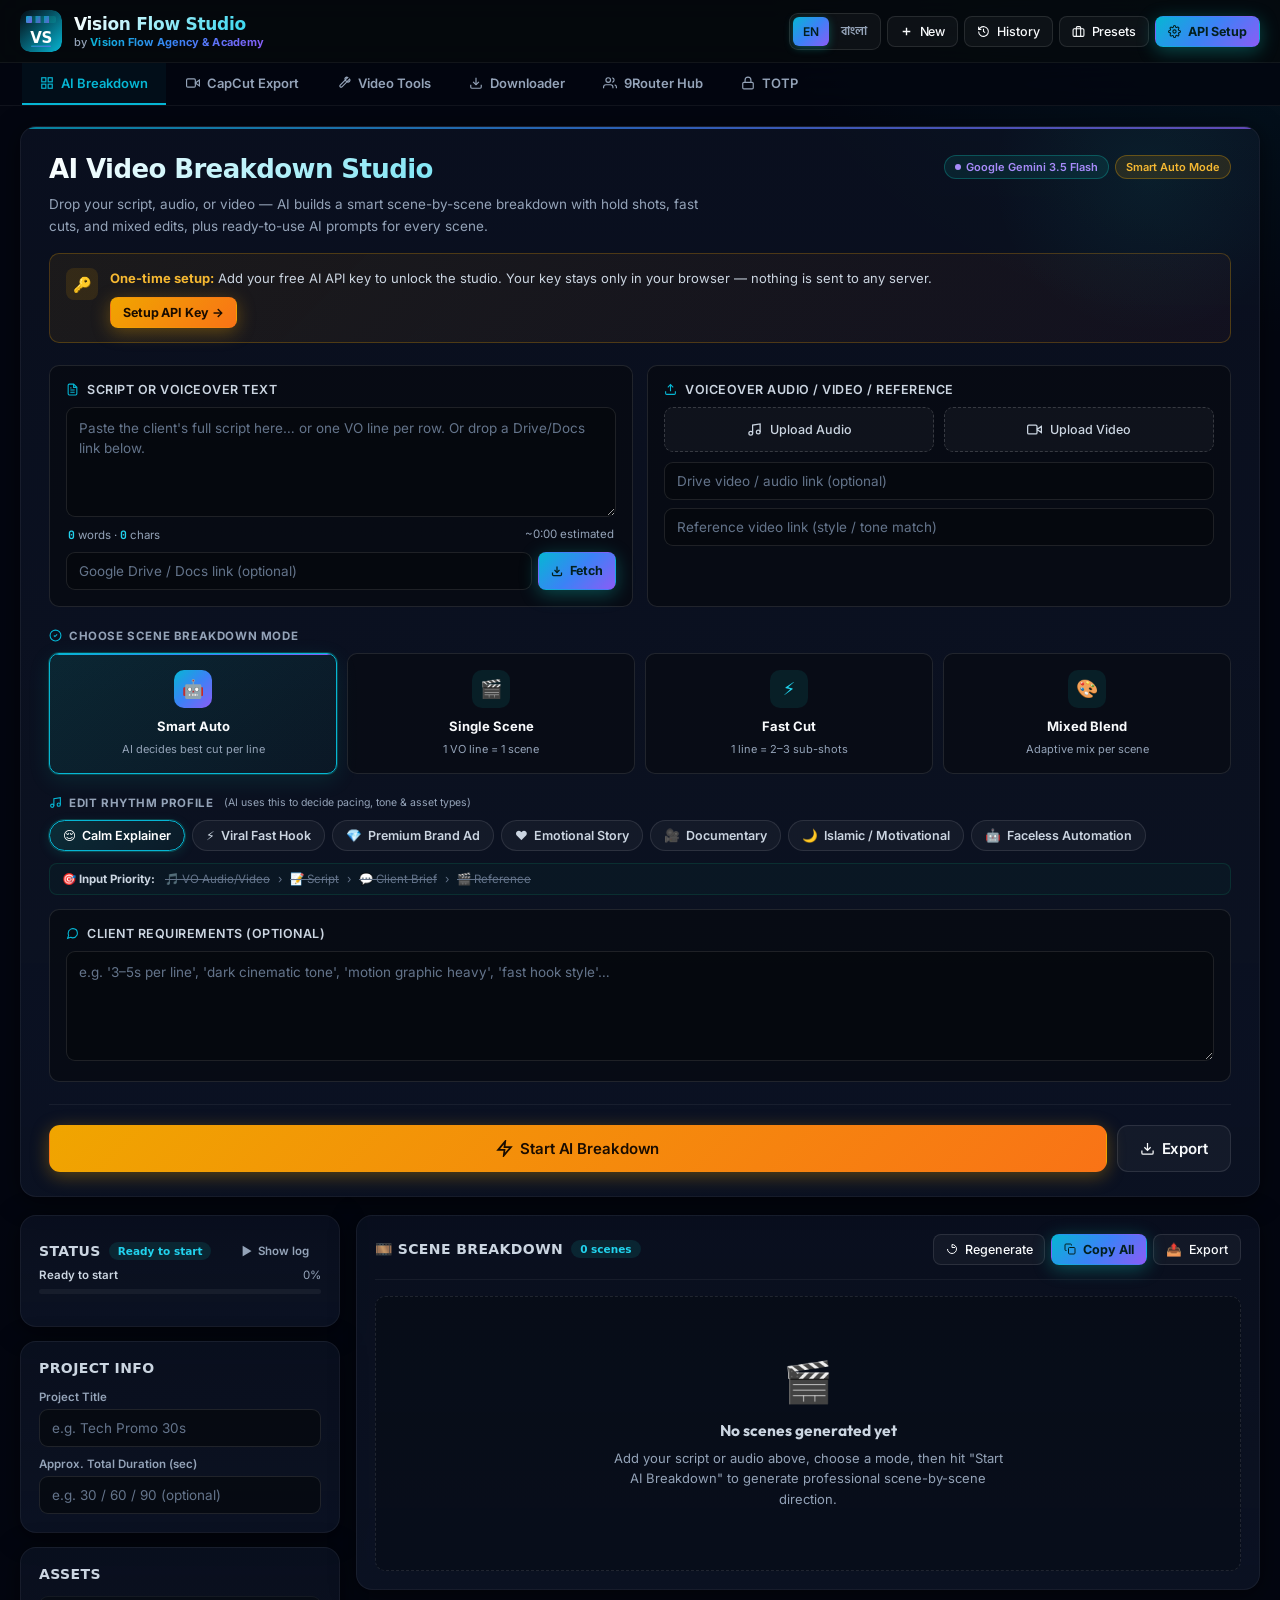
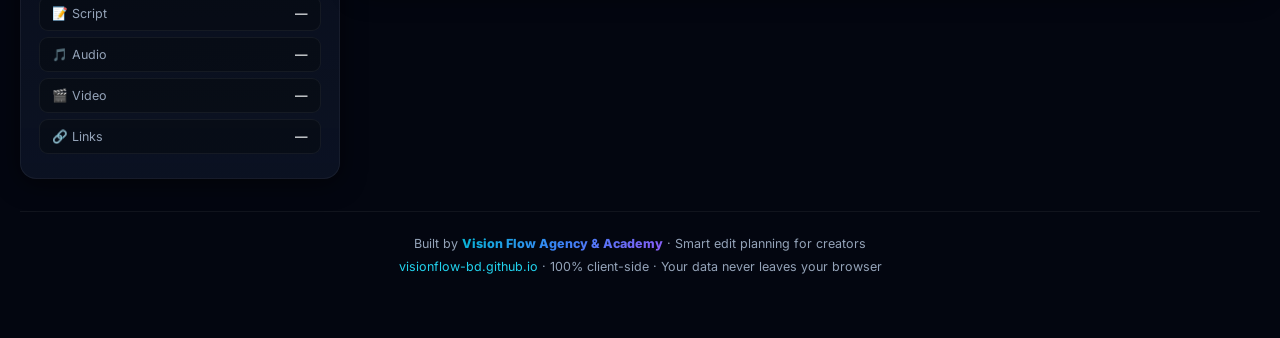
==== commit b98c8494: "v7.1: Fix CapCut API integration - status/start/scan endpoint mismatches, project toggle, step track" ====
--- a/index.html
+++ b/index.html
@@ -4,9 +4,9 @@
 <meta charset="UTF-8" />
 <meta name="viewport" content="width=device-width, initial-scale=1.0, maximum-scale=5.0" />
 <meta name="theme-color" content="#030610" />
-<title>Vision Flow Studio v6 — AI Video Breakdown</title>
-<meta name="description" content="Vision Flow Agency's professional AI video breakdown studio — transform scripts, voiceovers, audio, and video into scene-by-scene edit plans." />
-<link rel="icon" href="data:image/svg+xml;utf8,<svg xmlns='http://www.w3.org/2000/svg' viewBox='0 0 100 100'><defs><linearGradient id='g' x1='0' y1='0' x2='1' y2='1'><stop offset='0' stop-color='%231a2b36'/><stop offset='1' stop-color='%230a9f95'/></linearGradient><linearGradient id='a' x1='0' y1='0' x2='1' y2='1'><stop offset='0' stop-color='%230fc5b8'/><stop offset='1' stop-color='%232dd9cc'/></linearGradient></defs><rect rx='22' width='100' height='100' fill='url(%23g)'/><rect x='14' y='14' width='72' height='17' rx='5' fill='rgba(15,197,184,0.2)'/><rect x='14' y='14' width='15' height='17' rx='3' fill='url(%23a)' opacity='0.9'/><rect x='37' y='14' width='12' height='17' fill='url(%23a)' opacity='0.7'/><rect x='57' y='14' width='12' height='17' fill='url(%23a)' opacity='0.7'/><text x='50' y='78' text-anchor='middle' fill='%23fff' font-size='38' font-weight='900' font-family='system-ui' letter-spacing='-2'>VS</text></svg>" />
+<title>Vision Flow Studio — All-in-One Video Production Platform</title>
+<meta name="description" content="Vision Flow Agency's all-in-one video production platform — AI scene breakdown, CapCut auto-export, video download, transcript extraction, FFmpeg tools, and more." />
+<link rel="icon" href="data:image/svg+xml,%3Csvg xmlns='http://www.w3.org/2000/svg' viewBox='0 0 64 64'%3E%3Cdefs%3E%3ClinearGradient id='g' x1='0' y1='0' x2='1' y2='1'%3E%3Cstop offset='0' stop-color='%2306b6d4'/%3E%3Cstop offset='1' stop-color='%238b5cf6'/%3E%3C/linearGradient%3E%3C/defs%3E%3Crect width='64' height='64' rx='14' fill='%23030610'/%3E%3Ctext x='50%25' y='58%25' text-anchor='middle' font-family='system-ui' font-size='22' font-weight='900' fill='url(%23g)'%3EVS%3C/text%3E%3C/svg%3E" />
 <link rel="preconnect" href="https://fonts.googleapis.com">
 <link rel="preconnect" href="https://fonts.gstatic.com" crossorigin>
 <link href="https://fonts.googleapis.com/css2?family=Outfit:wght@400;500;600;700;800&family=Inter:wght@400;500;600;700&family=JetBrains+Mono:wght@400;500;600&family=Hind+Siliguri:wght@400;500;600;700&display=swap" rel="stylesheet">
@@ -779,7 +779,7 @@
 /* ===== TRANSCRIBE PANEL ===== */
 #transcribePanel { transition: all 0.2s; }
 #btnTranscribeDrive {
-  background: linear-gradient(135deg, #0fc5b8, #0a9f95);
+  background: var(--grad-primary);
   color:#fff; border:none; padding:8px 16px; border-radius:var(--radius-sm);
   font-weight:700; font-size:13px; cursor:pointer; display:inline-flex;
   align-items:center; gap:6px; transition:opacity .2s, transform .15s;
@@ -897,8 +897,8 @@
 
 /* ===== PRIVACY NOTE IN SETTINGS ===== */
 .privacy-note {
-  background:linear-gradient(135deg,rgba(15,197,184,.06),rgba(6,9,12,.4));
-  border:1px solid rgba(15,197,184,.2); border-radius:10px;
+  background:linear-gradient(135deg,rgba(6,182,212,.06),rgba(3,6,16,.4));
+  border:1px solid rgba(6,182,212,.2); border-radius:10px;
   padding:12px 14px; margin-top:12px; font-size:12px;
   color:var(--text-2); line-height:1.6;
 }
@@ -955,12 +955,12 @@
           <svg xmlns="http://www.w3.org/2000/svg" viewBox="0 0 42 42" width="42" height="42" style="display:block">
             <defs>
               <linearGradient id="vfs-bg" x1="0" y1="0" x2="1" y2="1">
-                <stop offset="0" stop-color="#1a2b36"/>
-                <stop offset="1" stop-color="#0a9f95"/>
+                <stop offset="0" stop-color="#050810"/>
+                <stop offset="1" stop-color="#06b6d4"/>
               </linearGradient>
               <linearGradient id="vfs-accent" x1="0" y1="0" x2="1" y2="1">
-                <stop offset="0" stop-color="#0fc5b8"/>
-                <stop offset="1" stop-color="#2dd9cc"/>
+                <stop offset="0" stop-color="#06b6d4"/>
+                <stop offset="1" stop-color="#8b5cf6"/>
               </linearGradient>
             </defs>
             <!-- Main rounded square -->
@@ -4126,13 +4126,15 @@
 }
 
 function ccToggleProject(el, idx) {
-  const isSelected = el.style.borderColor === 'var(--primary)';
+  const isSelected = el.dataset.selected === '1';
   if (isSelected) {
-    el.style.borderColor = 'var(--border)';
+    el.dataset.selected = '0';
+    el.style.borderColor = '';
     el.style.background = '';
     ccSelectedProjects = ccSelectedProjects.filter(i => i !== idx);
   } else {
-    el.style.borderColor = 'var(--primary)';
+    el.dataset.selected = '1';
+    el.style.borderColor = '#06b6d4';
     el.style.background = 'rgba(6,182,212,.06)';
     ccSelectedProjects.push(idx);
   }
@@ -4177,10 +4179,24 @@
     const d = await r.json();
     // Update progress bar
     if (d.progress !== undefined) {
-      document.getElementById('ccProgressPct').textContent = d.progress + '%';
-      document.getElementById('ccProgressBar').style.width = d.progress + '%';
+      const pct = Math.round(d.progress * 10) / 10;
+      document.getElementById('ccProgressPct').textContent = pct + '%';
+      document.getElementById('ccProgressBar').style.width = pct + '%';
     }
     document.getElementById('ccProgressLabel').textContent = d.current_step || d.status || 'Working...';
+    
+    // Render step tracker
+    if (d.steps && d.steps.length) {
+      const icons = { pending: '⬜', running: '🔄', done: '✅', error: '❌' };
+      document.getElementById('ccStepTracker').innerHTML = d.steps.map(s => {
+        const icon = icons[s.status] || '⬜';
+        const time = s.time ? ` → ${s.time}s` : '';
+        const prog = (s.status === 'running' && s.progress) ? ` (${Math.round(s.progress)}%)` : '';
+        const color = s.status === 'running' ? 'var(--primary)' : s.status === 'done' ? 'var(--success)' : s.status === 'error' ? 'var(--danger)' : 'var(--muted)';
+        return `<div style="padding:3px 0;color:${color}">${icon} ${s.name}${prog}${time}</div>`;
+      }).join('');
+    }
+    
     // Update log with new messages
     if (d.logs && d.logs.length) {
       d.logs.forEach(l => ccLog(l));
@@ -4194,6 +4210,9 @@
       if (d.status === 'complete') {
         ccLog('✅ Export complete!');
         toast('✅ CapCut export complete!', 'ok');
+      } else if (d.status === 'error') {
+        ccLog('❌ Export failed');
+        toast('❌ Export failed — check log', 'err');
       }
     }
   } catch(e) { /* backend offline, keep polling */ }
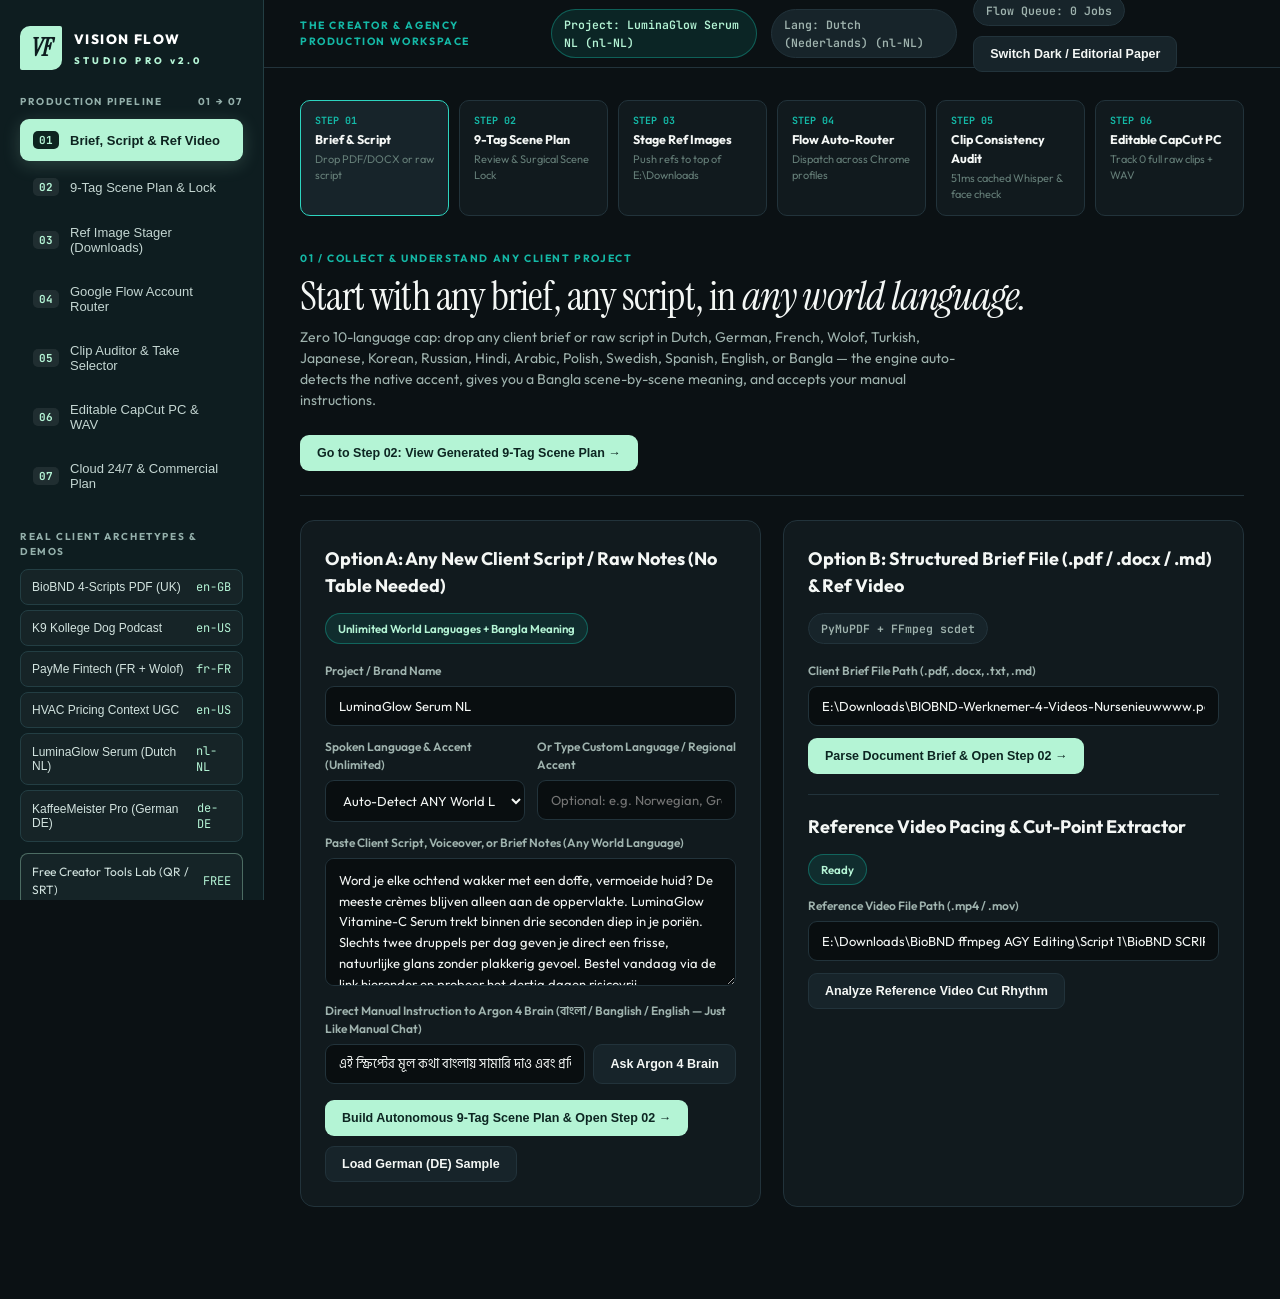
==== commit 6d02e157: "feat(studio-v2): deploy 24/7 Cloud & Mobile Studio Pro v2.0 UI, 20k Credit Tank, Unlimited Languages" ====
--- a/index.html
+++ b/index.html
@@ -1,4304 +1,1272 @@
 <!DOCTYPE html>
 <html lang="en">
 <head>
-<meta charset="UTF-8" />
-<meta name="viewport" content="width=device-width, initial-scale=1.0, maximum-scale=5.0" />
-<meta name="theme-color" content="#030610" />
-<title>Vision Flow Studio — All-in-One Video Production Platform</title>
-<meta name="description" content="Vision Flow Agency's all-in-one video production platform — AI scene breakdown, CapCut auto-export, video download, transcript extraction, FFmpeg tools, and more." />
-<link rel="icon" href="data:image/svg+xml,%3Csvg xmlns='http://www.w3.org/2000/svg' viewBox='0 0 64 64'%3E%3Cdefs%3E%3ClinearGradient id='g' x1='0' y1='0' x2='1' y2='1'%3E%3Cstop offset='0' stop-color='%2306b6d4'/%3E%3Cstop offset='1' stop-color='%238b5cf6'/%3E%3C/linearGradient%3E%3C/defs%3E%3Crect width='64' height='64' rx='14' fill='%23030610'/%3E%3Ctext x='50%25' y='58%25' text-anchor='middle' font-family='system-ui' font-size='22' font-weight='900' fill='url(%23g)'%3EVS%3C/text%3E%3C/svg%3E" />
-<link rel="preconnect" href="https://fonts.googleapis.com">
-<link rel="preconnect" href="https://fonts.gstatic.com" crossorigin>
-<link href="https://fonts.googleapis.com/css2?family=Outfit:wght@400;500;600;700;800&family=Inter:wght@400;500;600;700&family=JetBrains+Mono:wght@400;500;600&family=Hind+Siliguri:wght@400;500;600;700&display=swap" rel="stylesheet">
-<style>
-/* ===== DESIGN SYSTEM — VISION FLOW AGENCY — v4 ===== */
-:root {
-  /* Background layers */
-  --bg:       #030610;
-  --bg-2:     #070b18;
-  --panel:    rgba(15,23,42,.55);
-  --panel-2:  rgba(15,23,42,.7);
-  --panel-3:  rgba(30,41,59,.6);
-
-  /* Borders */
-  --border:      rgba(255,255,255,0.055);
-  --border-2:    rgba(255,255,255,0.10);
-  --border-3:    rgba(255,255,255,0.17);
-  --border-glow: rgba(6,182,212,.25);
-
-  /* Text */
-  --text:     #f8fafc;
-  --text-2:   #cbd5e1;
-  --muted:    #94a3b8;
-  --muted-2:  #64748b;
-
-  /* Brand teal/cyan — matching agency */
-  --primary:   #06b6d4;
-  --primary-2: #22d3ee;
-  --primary-3: #0891b2;
-
-  /* Accent (purple - secondary) */
-  --accent:    #8b5cf6;
-  --accent-2:  #a78bfa;
-
-  /* Gold — used for primary CTA */
-  --gold:   #f0a500;
-  --gold-2: #f5b832;
-
-  /* State colors */
-  --success:   #10b981;
-  --success-2: #34d399;
-  --warn:      #f0a500;
-  --danger:    #ef4444;
-
-  /* Radius */
-  --radius:    10px;
-  --radius-sm: 8px;
-  --radius-lg: 16px;
-
-  /* Shadows */
-  --shadow:      0 4px 24px rgba(0,0,0,.55);
-  --shadow-lg:   0 16px 56px rgba(0,0,0,.7);
-  --shadow-glow: 0 0 40px rgba(6,182,212,.15);
-
-  /* Gradients */
-  --grad-primary:   linear-gradient(135deg, #06b6d4 0%, #3b82f6 50%, #8b5cf6 100%);
-  --grad-primary-2: linear-gradient(135deg, #06b6d4, #0ea5e9);
-  --grad-gold:      linear-gradient(135deg, #f0a500 0%, #f97316 100%);
-  --grad-card:      linear-gradient(180deg, rgba(6,182,212,.035), transparent);
-
-  /* Logo-accurate brand gradient */
-  --grad-brand:     linear-gradient(135deg, #06b6d4 0%, #3b82f6 50%, #8b5cf6 100%);
-}
-
-/* ===== RESET ===== */
-*, *::before, *::after { box-sizing: border-box; -webkit-tap-highlight-color: transparent; }
-html, body { margin: 0; padding: 0; }
-
-body {
-  min-height: 100dvh;
-  background:
-    radial-gradient(ellipse 1000px 700px at 102% -5%, rgba(6,182,212,.09), transparent 55%),
-    var(--bg);
-  background-attachment: fixed;
-  color: var(--text);
-  font-family: 'Inter', 'Hind Siliguri', system-ui, -apple-system, sans-serif;
-}
-
-body.lang-bn { font-family: 'Hind Siliguri', 'Inter', system-ui, sans-serif; }
-
-h1, h2, h3, h4, .brand-heading {
-  font-family: 'Outfit', 'Inter', system-ui, sans-serif;
-}
-
-::selection { background: rgba(6,182,212,.3); color: #fff; }
-a { color: var(--primary-2); text-decoration: none; }
-a:hover { color: var(--accent-2); opacity: .85; }
-button { font-family: inherit; }
-
-/* ===== SCROLLBAR ===== */
-::-webkit-scrollbar { width: 8px; height: 8px; }
-::-webkit-scrollbar-track { background: transparent; }
-::-webkit-scrollbar-thumb { background: linear-gradient(var(--primary), var(--accent)); border-radius: 99px; }
-::-webkit-scrollbar-thumb:hover { background: rgba(255,255,255,0.13); }
-
-/* ===== LAYOUT ===== */
-.container { max-width: 1380px; margin: 0 auto; padding: 0 20px; }
-
-/* ===== HEADER ===== */
-header.top {
-  position: sticky; top: 0; z-index: 50;
-  background: rgba(6,9,12,.82);
-  backdrop-filter: blur(24px) saturate(160%);
-  -webkit-backdrop-filter: blur(24px) saturate(160%);
-  border-bottom: 1px solid var(--border);
-  padding: 10px 0;
-}
-
-.top-row {
-  display: flex; align-items: center; justify-content: space-between;
-  gap: 12px; flex-wrap: wrap;
-}
-
-.brand { display: flex; align-items: center; gap: 12px; min-width: 0; }
-
-.logo-wrap {
-  flex-shrink: 0; width: 42px; height: 42px;
-  border-radius: 10px; overflow: hidden;
-  display: grid; place-items: center;
-  box-shadow: 0 2px 14px rgba(15,197,184,.25), 0 0 0 1px rgba(15,197,184,.2);
-}
-
-.brand-text h1 {
-  font-family: 'Plus Jakarta Sans', system-ui, sans-serif;
-  font-size: 17px; margin: 0; font-weight: 800; letter-spacing: -.3px;
-  background: linear-gradient(135deg, #fff 0%, var(--primary-2) 100%);
-  -webkit-background-clip: text; background-clip: text; color: transparent;
-}
-.brand-text small {
-  color: var(--muted); font-size: 11px; display: block; margin-top: 1px;
-  font-weight: 500; letter-spacing: .1px;
-}
-.brand-text small b {
-  background: var(--grad-primary); -webkit-background-clip: text;
-  background-clip: text; color: transparent; font-weight: 700;
-}
-
-.top-actions { display: flex; gap: 6px; flex-wrap: wrap; align-items: center; }
-
-/* ===== BUTTONS ===== */
-.btn {
-  display: inline-flex; align-items: center; justify-content: center; gap: 7px;
-  background: rgba(255,255,255,0.04); border: 1px solid var(--border-2);
-  color: var(--text); padding: 9px 14px; border-radius: 9px; cursor: pointer;
-  font-size: 13px; transition: all .18s cubic-bezier(.4,0,.2,1);
-  font-weight: 500; white-space: nowrap; letter-spacing: -.1px;
-}
-.btn:hover {
-  background: rgba(255,255,255,0.075); border-color: var(--border-3);
-  transform: translateY(-1px); box-shadow: 0 3px 10px rgba(0,0,0,.35);
-}
-.btn:active { transform: translateY(0); }
-.btn:disabled { opacity: .38; cursor: not-allowed; transform: none; }
-
-.btn.primary {
-  background: var(--grad-primary); border-color: transparent; color: #03201e;
-  font-weight: 700; box-shadow: 0 4px 18px rgba(15,197,184,.35);
-}
-.btn.primary:hover { filter: brightness(1.08); box-shadow: 0 6px 24px rgba(15,197,184,.5); }
-
-.btn.gold {
-  background: var(--grad-gold); border-color: transparent;
-  color: #1a0c00; font-weight: 700;
-  box-shadow: 0 4px 18px rgba(240,165,0,.35);
-}
-.btn.gold:hover { filter: brightness(1.08); box-shadow: 0 6px 24px rgba(240,165,0,.5); }
-
-.btn.ghost { background: transparent; }
-.btn.danger { background: transparent; border-color: rgba(239,68,68,.3); color: #f87171; }
-.btn.danger:hover { background: rgba(239,68,68,.1); border-color: rgba(239,68,68,.5); }
-.btn.sm { padding: 7px 12px; font-size: 12.5px; border-radius: 8px; }
-.btn.lg { padding: 13px 22px; font-size: 15px; border-radius: 11px; font-weight: 600; }
-
-/* Language toggle */
-.lang-toggle {
-  display: inline-flex; background: rgba(255,255,255,0.04);
-  border: 1px solid var(--border-2); border-radius: 9px; padding: 3px; gap: 2px;
-}
-.lang-toggle button {
-  background: transparent; border: none; color: var(--muted);
-  padding: 5px 10px; font-size: 12px; font-weight: 600;
-  border-radius: 6px; cursor: pointer; transition: all .18s;
-  font-family: inherit;
-}
-.lang-toggle button.active {
-  background: var(--grad-primary); color: #03201e;
-  box-shadow: 0 2px 8px rgba(15,197,184,.35);
-}
-
-.badge {
-  font-size: 11px; padding: 4px 10px; border-radius: 999px;
-  background: rgba(15,197,184,.1); color: var(--primary-2);
-  border: 1px solid rgba(15,197,184,.3); font-weight: 600;
-  display: inline-flex; align-items: center; gap: 5px;
-}
-.badge.gold { background: rgba(240,165,0,.12); color: var(--gold-2); border-color: rgba(240,165,0,.32); }
-.badge.cyan { background: rgba(15,197,184,.1); color: var(--accent-2); border-color: rgba(15,197,184,.3); }
-.badge.green { background: rgba(16,185,129,.12); color: #34d399; border-color: rgba(16,185,129,.3); }
-.badge.red { background: rgba(239,68,68,.1); color: #f87171; border-color: rgba(239,68,68,.25); }
-
-.dot { width: 6px; height: 6px; border-radius: 50%; background: currentColor; animation: pulse 2s infinite; }
-@keyframes pulse { 0%,100%{opacity:1} 50%{opacity:.4} }
-
-/* ===== HERO ===== */
-.hero {
-  margin-top: 20px; padding: 28px 28px 24px; border-radius: var(--radius-lg);
-  background: linear-gradient(180deg, var(--panel), var(--panel-2));
-  border: 1px solid var(--border);
-  position: relative; overflow: hidden;
-  box-shadow: var(--shadow);
-}
-.hero::before {
-  content: ""; position: absolute; top: 0; left: 0; right: 0; height: 1.5px;
-  background: var(--grad-primary); opacity: .7;
-}
-.hero::after {
-  content: ""; position: absolute; top: -120px; right: -60px;
-  width: 340px; height: 340px;
-  background: radial-gradient(circle, rgba(15,197,184,.07), transparent 65%);
-  pointer-events: none;
-}
-.hero-head {
-  display: flex; justify-content: space-between; align-items: flex-start;
-  gap: 16px; flex-wrap: wrap; position: relative; z-index: 1;
-}
-.hero h2 {
-  margin: 0 0 8px; font-size: 26px; line-height: 1.15; font-weight: 800;
-  letter-spacing: -.6px;
-  background: linear-gradient(135deg, #fff 0%, var(--primary-2) 100%);
-  -webkit-background-clip: text; background-clip: text; color: transparent;
-  font-family: 'Plus Jakarta Sans', system-ui, sans-serif;
-}
-.hero p.sub {
-  color: var(--muted); margin: 0; font-size: 13.5px;
-  max-width: 680px; line-height: 1.65;
-}
-.hero-badges { display: flex; gap: 6px; flex-wrap: wrap; align-items: flex-start; }
-
-/* ===== INPUT CARDS ===== */
-.input-grid { display: grid; grid-template-columns: 1fr; gap: 14px; margin-top: 22px; }
-@media(min-width: 820px) { .input-grid { grid-template-columns: 1fr 1fr; } }
-
-.input-card {
-  background: rgba(6,9,12,.55); border: 1px solid var(--border-2);
-  border-radius: var(--radius); padding: 16px;
-  transition: all .2s; position: relative;
-}
-.input-card:hover { border-color: var(--border-3); background: rgba(6,9,12,.75); }
-.input-card:focus-within {
-  border-color: var(--primary);
-  box-shadow: 0 0 0 3px rgba(15,197,184,.12);
-}
-
-.input-card label.field-title {
-  display: flex; align-items: center; gap: 8px; font-size: 12.5px;
-  font-weight: 600; color: var(--text-2); margin-bottom: 10px;
-  text-transform: uppercase; letter-spacing: .5px;
-}
-.input-card label.field-title svg { color: var(--primary); }
-.field-hint { font-size: 11px; color: var(--muted); margin-top: 6px; }
-
-/* Inputs */
-textarea, input[type=text], input[type=url], input[type=password], select {
-  width: 100%; background: rgba(6,9,12,.65);
-  border: 1px solid var(--border-2); border-radius: 9px;
-  color: var(--text); padding: 10px 12px; font-size: 13.5px;
-  font-family: inherit; resize: vertical; transition: all .18s;
-  -webkit-appearance: none;
-}
-textarea { min-height: 110px; line-height: 1.55; }
-textarea:focus, input:focus, select:focus {
-  outline: none; border-color: var(--primary);
-  background: rgba(6,9,12,.88);
-  box-shadow: 0 0 0 3px rgba(15,197,184,.12);
-}
-textarea::placeholder, input::placeholder { color: var(--muted-2); }
-select { cursor: pointer; }
-select option { background: var(--panel-2); }
-
-.upload-btn {
-  background: rgba(255,255,255,0.035);
-  border: 1.5px dashed var(--border-3); color: var(--text-2);
-  padding: 14px; border-radius: 9px;
-  display: flex; align-items: center; justify-content: center; gap: 8px;
-  cursor: pointer; transition: all .18s; font-size: 12.5px; font-weight: 500;
-}
-.upload-btn:hover {
-  border-color: var(--primary); color: var(--primary-2);
-  background: rgba(15,197,184,.06);
-}
-.upload-btn.uploaded {
-  border-color: var(--success); border-style: solid;
-  background: rgba(16,185,129,.07); color: var(--success-2);
-}
-
-/* ===== SECTION TITLES ===== */
-.section-title {
-  font-size: 11.5px; font-weight: 700; color: var(--muted);
-  display: flex; align-items: center; gap: 7px;
-  margin: 22px 0 10px; text-transform: uppercase; letter-spacing: .6px;
-}
-.section-title svg { color: var(--primary); }
-
-/* ===== MODE CARDS ===== */
-.modes { display: grid; grid-template-columns: repeat(2,1fr); gap: 10px; }
-@media(min-width: 640px) { .modes { grid-template-columns: repeat(4,1fr); } }
-
-.mode {
-  background: rgba(6,9,12,.5); border: 1px solid var(--border-2);
-  border-radius: var(--radius); padding: 16px 12px; cursor: pointer;
-  text-align: center; transition: all .2s; position: relative; overflow: hidden;
-}
-.mode:hover { border-color: var(--border-3); transform: translateY(-2px); box-shadow: var(--shadow); }
-
-.mode.active {
-  background: linear-gradient(145deg, rgba(15,197,184,.12), rgba(15,197,184,.04));
-  border-color: var(--primary);
-  box-shadow: 0 0 0 1px rgba(15,197,184,.25), 0 6px 22px rgba(15,197,184,.12);
-}
-.mode.active::before {
-  content: ""; position: absolute; top: -1px; left: -1px; right: -1px; height: 2px;
-  background: var(--grad-primary);
-}
-
-.mode .mode-icon {
-  width: 38px; height: 38px; border-radius: 10px;
-  background: rgba(15,197,184,.1); color: var(--primary-2);
-  display: grid; place-items: center; margin: 0 auto 10px;
-  font-size: 18px; transition: all .2s;
-}
-.mode.active .mode-icon { background: var(--grad-primary); color: #03201e; }
-.mode strong { display: block; color: var(--text); font-size: 13px; margin-bottom: 3px; font-weight: 700; }
-.mode small { font-size: 11px; color: var(--muted); line-height: 1.35; }
-
-/* ===== ACTION BAR ===== */
-.action-bar {
-  margin-top: 22px; display: flex; gap: 10px; flex-wrap: wrap;
-  padding-top: 20px; border-top: 1px solid var(--border);
-}
-.action-bar .btn.gold { flex: 1; min-width: 220px; }
-
-/* ===== MAIN GRID ===== */
-.grid { display: grid; grid-template-columns: 1fr; gap: 16px; margin-top: 18px; }
-@media(min-width: 1024px) { .grid.main { grid-template-columns: 320px 1fr; } }
-
-.card {
-  background: linear-gradient(180deg, var(--panel), var(--panel-2));
-  border: 1px solid var(--border); border-radius: var(--radius-lg);
-  padding: 18px; box-shadow: var(--shadow);
-}
-.card h3 {
-  margin: 0 0 14px; font-size: 14px;
-  display: flex; align-items: center; gap: 8px; font-weight: 700;
-  font-family: 'Plus Jakarta Sans', system-ui, sans-serif;
-  color: var(--text-2); text-transform: uppercase; letter-spacing: .4px;
-}
-.card h3 .pill {
-  font-size: 10.5px; padding: 3px 9px; border-radius: 999px;
-  background: rgba(15,197,184,.12); color: var(--primary-2); font-weight: 600;
-  margin-left: auto; text-transform: none; letter-spacing: 0;
-}
-.field-label-sm { font-size: 11.5px; color: var(--muted); font-weight: 600; margin-bottom: 5px; display: block; }
-
-/* ===== PROGRESS ===== */
-.progress-wrap { margin-bottom: 14px; }
-.progress-info {
-  display: flex; justify-content: space-between;
-  font-size: 11.5px; color: var(--muted); margin-bottom: 7px;
-}
-.progress-info .phase-text { color: var(--text-2); font-weight: 600; }
-.progress {
-  height: 5px; background: rgba(255,255,255,0.05); border-radius: 999px; overflow: hidden;
-}
-.progress > div {
-  height: 100%; background: var(--grad-primary);
-  transition: width .4s cubic-bezier(.4,0,.2,1); border-radius: 999px;
-  box-shadow: 0 0 10px rgba(15,197,184,.4);
-}
-
-.log {
-  background: rgba(6,9,12,.7); border: 1px solid var(--border);
-  border-radius: 9px; padding: 10px 12px; max-height: 210px; overflow: auto;
-  font-family: 'JetBrains Mono', monospace; font-size: 11px;
-  color: var(--muted); line-height: 1.7;
-}
-.log .ok  { color: #34d399; }
-.log .warn{ color: #fbbf24; }
-.log .err { color: #f87171; }
-.log .info{ color: #93c5fd; }
-.log-empty{ color: var(--muted-2); font-style: italic; }
-
-/* ===== ASSET LIST ===== */
-.asset-item {
-  padding: 9px 12px; background: rgba(6,9,12,.45);
-  border: 1px solid var(--border); border-radius: 9px; margin-bottom: 6px;
-  font-size: 12.5px; display: flex; align-items: center; gap: 8px;
-  transition: all .18s;
-}
-.asset-item.filled { border-color: rgba(16,185,129,.28); background: rgba(16,185,129,.05); }
-.asset-item .asset-label { color: var(--muted); flex-shrink: 0; }
-.asset-item .asset-value {
-  color: var(--text); margin-left: auto; font-weight: 500;
-  text-align: right; overflow: hidden; text-overflow: ellipsis;
-  white-space: nowrap; max-width: 60%;
-}
-
-/* ===== SCENE CARDS ===== */
-.scenes-toolbar {
-  display: flex; justify-content: space-between; align-items: center; gap: 8px;
-  margin-bottom: 16px; padding-bottom: 14px; border-bottom: 1px solid var(--border);
-  flex-wrap: wrap;
-}
-.scene {
-  background: rgba(6,9,12,.45); border: 1px solid var(--border-2);
-  border-radius: var(--radius); padding: 16px; margin-bottom: 12px;
-  transition: all .2s; position: relative;
-  border-left: 2.5px solid transparent;
-}
-.scene:hover {
-  border-color: var(--border-3); border-left-color: var(--primary);
-  box-shadow: 0 4px 22px rgba(0,0,0,.3);
-  background: rgba(6,9,12,.65);
-}
-.scene-head {
-  display: flex; align-items: center; justify-content: space-between; gap: 10px;
-  margin-bottom: 14px; flex-wrap: wrap; padding-bottom: 12px;
-  border-bottom: 1px solid var(--border);
-}
-.scene-head .left { display: flex; align-items: center; gap: 7px; flex-wrap: wrap; }
-
-.scene-num {
-  background: var(--grad-primary); color: #03201e;
-  width: 32px; height: 32px; border-radius: 8px;
-  display: grid; place-items: center; font-weight: 800; font-size: 13px;
-  box-shadow: 0 2px 10px rgba(15,197,184,.35); flex-shrink: 0;
-}
-.scene-time {
-  font-family: 'JetBrains Mono', monospace; font-size: 11.5px; color: var(--primary-2);
-  background: rgba(15,197,184,.08); border: 1px solid rgba(15,197,184,.2);
-  padding: 3px 8px; border-radius: 5px; font-weight: 600;
-}
-.scene-dur {
-  font-family: 'JetBrains Mono', monospace; font-size: 11px;
-  background: rgba(255,255,255,0.04); border: 1px solid var(--border);
-  padding: 3px 7px; border-radius: 5px; color: var(--muted); font-weight: 600;
-}
-
-.mode-tag {
-  font-size: 10.5px; padding: 3px 9px; border-radius: 999px; font-weight: 600;
-  display: inline-flex; align-items: center; gap: 4px;
-}
-.mode-tag.single   { background: rgba(16,185,129,.1); color: #34d399; border: 1px solid rgba(16,185,129,.25); }
-.mode-tag.fastcut  { background: rgba(240,165,0,.1);  color: #f5b832; border: 1px solid rgba(240,165,0,.25); }
-.mode-tag.mixed    { background: rgba(15,197,184,.1); color: var(--primary-2); border: 1px solid rgba(15,197,184,.25); }
-
-.scene-fields { display: grid; grid-template-columns: 1fr; gap: 10px; }
-@media(min-width: 720px) { .scene-fields.two-col { grid-template-columns: 1fr 1fr; } }
-
-.field { position: relative; }
-.field-label {
-  font-size: 10.5px; color: var(--muted); font-weight: 700;
-  text-transform: uppercase; letter-spacing: .6px; margin-bottom: 5px;
-  display: flex; align-items: center; gap: 6px;
-}
-.field-label .copy-btn { margin-left: auto; }
-
-.scene textarea {
-  background: rgba(6,9,12,.6); font-size: 12.5px; padding: 9px 11px;
-  min-height: 44px; border-color: var(--border);
-}
-.scene textarea:focus { border-color: var(--primary); }
-.scene textarea.cob {
-  font-family: 'JetBrains Mono', monospace; font-size: 11.5px;
-  color: var(--primary-2); background: rgba(15,197,184,.04);
-  border-color: rgba(15,197,184,.18); line-height: 1.6;
-}
-.scene textarea.cob:focus {
-  border-color: var(--primary); box-shadow: 0 0 0 3px rgba(15,197,184,.1);
-}
-.cob-badge {
-  font-size: 9.5px; padding: 2px 7px; border-radius: 4px;
-  background: var(--grad-primary); color: #03201e; font-weight: 700;
-  letter-spacing: .4px; text-transform: uppercase;
-}
-
-.copy-btn {
-  background: rgba(15,197,184,.08); border: 1px solid rgba(15,197,184,.2);
-  color: var(--primary-2); padding: 4px 9px; border-radius: 5px; font-size: 10.5px;
-  cursor: pointer; font-weight: 600; transition: all .15s;
-  display: inline-flex; align-items: center; gap: 4px;
-}
-.copy-btn:hover { background: rgba(15,197,184,.16); border-color: rgba(15,197,184,.4); }
-.copy-btn.copied { background: rgba(16,185,129,.15); border-color: rgba(16,185,129,.35); color: #34d399; }
-
-/* Sub-scenes */
-.subscenes { margin-top: 14px; padding-top: 14px; border-top: 1px dashed rgba(240,165,0,.25); }
-.subscenes-title {
-  font-size: 11.5px; font-weight: 700; color: var(--gold-2);
-  display: flex; align-items: center; gap: 6px; margin-bottom: 10px;
-  text-transform: uppercase; letter-spacing: .5px;
-}
-.subscene {
-  background: rgba(240,165,0,.04); border: 1px solid rgba(240,165,0,.18);
-  border-radius: 9px; padding: 10px; margin-top: 8px;
-}
-.subscene-head {
-  display: flex; justify-content: space-between; align-items: center;
-  margin-bottom: 8px; gap: 8px; flex-wrap: wrap;
-}
-.subscene-head .word {
-  font-family: 'JetBrains Mono', monospace; font-size: 11px; color: var(--gold-2);
-  font-weight: 700; background: rgba(240,165,0,.1); padding: 2px 8px; border-radius: 5px;
-}
-.subscene textarea { background: rgba(6,9,12,.6); font-size: 12px; min-height: 38px; padding: 8px 10px; }
-.subscene .field { margin-top: 6px; }
-
-/* Empty state */
-.empty {
-  text-align: center; padding: 60px 24px; color: var(--muted);
-  border: 1.5px dashed var(--border-2); border-radius: var(--radius);
-  background: rgba(6,9,12,.3);
-}
-.empty .icon { font-size: 40px; margin-bottom: 14px; display: block; }
-.empty h4 { margin: 0 0 8px; color: var(--text-2); font-size: 15.5px; font-weight: 700; }
-.empty p { margin: 0 auto; font-size: 13px; line-height: 1.6; max-width: 400px; }
-
-/* ===== MODALS ===== */
-.modal-overlay {
-  position: fixed; inset: 0; background: rgba(0,0,0,.8); z-index: 100;
-  display: none; align-items: center; justify-content: center; padding: 20px;
-  backdrop-filter: blur(12px); -webkit-backdrop-filter: blur(12px);
-}
-.modal-overlay.show { display: flex; }
-@keyframes fadeIn { from{opacity:0} to{opacity:1} }
-@keyframes slideUp { from{opacity:0;transform:translateY(16px)} to{opacity:1;transform:translateY(0)} }
-
-.modal {
-  background: var(--panel); border: 1px solid var(--border-2);
-  border-radius: var(--radius-lg); max-width: 600px; width: 100%;
-  max-height: 90vh; overflow: auto; box-shadow: var(--shadow-lg);
-  animation: slideUp .28s cubic-bezier(.4,0,.2,1); position: relative;
-}
-.modal-header {
-  padding: 18px 22px; border-bottom: 1px solid var(--border);
-  display: flex; justify-content: space-between; align-items: center;
-  position: sticky; top: 0; background: var(--panel); z-index: 1;
-}
-.modal-header h3 { margin: 0; font-size: 16px; font-weight: 700; display: flex; align-items: center; gap: 8px; }
-.modal-body { padding: 20px 22px; }
-.modal-close {
-  background: rgba(255,255,255,0.04); border: 1px solid var(--border-2);
-  color: var(--muted); width: 32px; height: 32px; border-radius: 7px;
-  cursor: pointer; display: grid; place-items: center; transition: all .15s;
-}
-.modal-close:hover { background: rgba(239,68,68,.1); border-color: rgba(239,68,68,.3); color: #f87171; }
-
-/* API list */
-.api-list { display: grid; gap: 8px; }
-.api-item {
-  display: flex; align-items: center; gap: 12px;
-  background: rgba(6,9,12,.5); border: 1px solid var(--border-2);
-  border-radius: var(--radius); padding: 12px 14px;
-  cursor: pointer; transition: all .18s; position: relative;
-}
-.api-item:hover { border-color: var(--border-3); background: rgba(6,9,12,.7); }
-.api-item.selected {
-  background: linear-gradient(135deg, rgba(15,197,184,.1), rgba(15,197,184,.03));
-  border-color: var(--primary); box-shadow: 0 0 0 1px rgba(15,197,184,.25);
-}
-.api-item .api-icon {
-  width: 38px; height: 38px; border-radius: 9px;
-  background: var(--grad-primary); display: grid; place-items: center;
-  color: #03201e; font-weight: 800; font-size: 14px; flex-shrink: 0;
-}
-.api-item .api-icon.google    { background: linear-gradient(135deg, #4285f4, #34a853); color: #fff; }
-.api-item .api-icon.openrouter{ background: linear-gradient(135deg, #a855f7, #ec4899); color: #fff; }
-.api-item .api-icon.groq      { background: linear-gradient(135deg, #f97316, #ef4444); color: #fff; }
-.api-item .api-icon.custom    { background: linear-gradient(135deg, #475569, #1e293b); color: #fff; }
-.api-item .api-info { flex: 1; min-width: 0; }
-.api-item .api-name { font-weight: 600; font-size: 13.5px; color: var(--text); margin-bottom: 2px; }
-.api-item .api-desc { font-size: 11.5px; color: var(--muted); }
-.api-item .api-status { display: flex; align-items: center; gap: 6px; flex-shrink: 0; }
-
-.status-dot { width: 8px; height: 8px; border-radius: 50%; background: var(--muted-2); }
-.status-dot.ready  { background: var(--success-2); box-shadow: 0 0 8px var(--success-2); }
-.status-dot.active { background: var(--primary-2);  box-shadow: 0 0 8px var(--primary-2); }
-
-.api-remove {
-  background: rgba(239,68,68,.08); border: 1px solid rgba(239,68,68,.18);
-  color: #f87171; width: 26px; height: 26px; border-radius: 5px;
-  cursor: pointer; display: grid; place-items: center; font-size: 11px;
-}
-.api-remove:hover { background: rgba(239,68,68,.18); }
-
-.custom-form {
-  margin-top: 14px; background: rgba(6,9,12,.4);
-  border: 1.5px dashed var(--border-3); border-radius: var(--radius);
-  padding: 14px; display: none;
-}
-.custom-form.show { display: block; animation: slideUp .28s; }
-.form-row { display: grid; gap: 10px; margin-bottom: 10px; }
-.form-row.two { grid-template-columns: 1fr 1fr; }
-@media(max-width:520px){ .form-row.two { grid-template-columns: 1fr; } }
-.form-row label { font-size: 11px; color: var(--muted); font-weight: 700; margin-bottom: 4px; display: block; text-transform: uppercase; letter-spacing: .4px; }
-
-.key-input-group {
-  display: flex; gap: 8px; margin-top: 14px;
-  padding: 14px; background: rgba(15,197,184,.05);
-  border: 1px solid rgba(15,197,184,.2); border-radius: var(--radius);
-}
-.key-input-group input { flex: 1; background: rgba(6,9,12,.6); }
-
-/* History */
-.history-item {
-  background: rgba(6,9,12,.45); border: 1px solid var(--border-2);
-  border-radius: 9px; padding: 12px; margin-bottom: 8px;
-  display: flex; justify-content: space-between; align-items: center;
-  gap: 10px; transition: all .15s;
-}
-.history-item:hover { border-color: var(--border-3); background: rgba(6,9,12,.65); }
-.history-item .h-info { min-width: 0; flex: 1; }
-.history-item .h-title { font-weight: 600; font-size: 13.5px; color: var(--text); white-space: nowrap; overflow: hidden; text-overflow: ellipsis; }
-.history-item .h-meta { font-size: 11.5px; color: var(--muted); margin-top: 2px; display: flex; gap: 8px; flex-wrap: wrap; }
-
-/* Footer */
-footer.vf {
-  margin-top: 32px; padding: 24px 16px; text-align: center;
-  border-top: 1px solid var(--border); color: var(--muted); font-size: 12.5px;
-}
-footer.vf .vf-brand {
-  display: inline-flex; align-items: center; gap: 6px;
-  background: var(--grad-brand); -webkit-background-clip: text;
-  background-clip: text; color: transparent; font-weight: 800;
-}
-
-
-/* Hide scrollbar on 9Router iframe card */
-#panel-codex .card { overflow: hidden; }
-#panel-codex .card::-webkit-scrollbar { display: none; }
-#nr-frame { overflow: hidden; }
-/* Toast */
-.toast {
-  position: fixed; bottom: 24px; left: 50%;
-  transform: translateX(-50%) translateY(120%);
-  background: var(--panel-3); border: 1px solid var(--border-3);
-  color: var(--text); padding: 12px 18px; border-radius: 11px;
-  font-size: 13px; font-weight: 500; z-index: 200;
-  transition: transform .32s cubic-bezier(.34,1.56,.64,1), opacity .2s;
-  box-shadow: var(--shadow-lg); display: flex; align-items: center; gap: 8px;
-  max-width: 90vw; opacity: 0; pointer-events: none;
-}
-.toast.show { transform: translateX(-50%) translateY(0); opacity: 1; pointer-events: auto; }
-.toast.ok   { border-color: rgba(16,185,129,.45); background: linear-gradient(135deg, rgba(16,185,129,.12), var(--panel-3)); }
-.toast.err  { border-color: rgba(239,68,68,.45);  background: linear-gradient(135deg, rgba(239,68,68,.12),  var(--panel-3)); }
-.toast.warn { border-color: rgba(240,165,0,.4);   background: linear-gradient(135deg, rgba(240,165,0,.12),  var(--panel-3)); }
-
-/* Spinner */
-.spinner { width: 15px; height: 15px; border: 2px solid rgba(255,255,255,.12); border-top-color: currentColor; border-radius: 50%; animation: spin .75s linear infinite; }
-@keyframes spin { to { transform: rotate(360deg); } }
-
-/* Setup hint */
-.setup-hint {
-  background: linear-gradient(135deg, rgba(240,165,0,.08), rgba(239,68,68,.04));
-  border: 1px solid rgba(240,165,0,.25); border-radius: var(--radius);
-  padding: 14px 16px; margin-top: 16px;
-  display: flex; align-items: flex-start; gap: 12px;
-}
-.setup-hint .hint-icon {
-  width: 32px; height: 32px; border-radius: 8px;
-  background: rgba(240,165,0,.12); color: var(--gold-2);
-  display: grid; place-items: center; flex-shrink: 0; font-size: 15px;
-}
-.setup-hint .hint-text { font-size: 13px; line-height: 1.55; color: var(--text-2); }
-.setup-hint .hint-text strong { color: var(--gold-2); }
-.setup-hint button { margin-top: 8px; }
-
-/* ===== RHYTHM CHIPS ===== */
-.rhythm-row { margin-top: 16px; }
-.rhythm-chips { display: flex; flex-wrap: wrap; gap: 7px; margin-top: 10px; }
-.rhythm-chip {
-  display: inline-flex; align-items: center; gap: 6px;
-  padding: 7px 13px; border-radius: 999px; cursor: pointer;
-  font-size: 12.5px; font-weight: 600;
-  background: rgba(255,255,255,0.04); border: 1px solid var(--border-2);
-  color: var(--text-2); transition: all .18s; white-space: nowrap;
-}
-.rhythm-chip:hover { border-color: var(--border-3); background: rgba(255,255,255,.07); color: var(--text); }
-.rhythm-chip.active {
-  background: linear-gradient(135deg, rgba(15,197,184,.15), rgba(15,197,184,.05));
-  border-color: var(--primary); color: #fff;
-  box-shadow: 0 0 0 1px rgba(15,197,184,.25), 0 3px 12px rgba(15,197,184,.15);
-}
-
-/* ===== ASSET TYPE BADGES ===== */
-.asset-type-badge {
-  display: inline-flex; align-items: center; gap: 5px;
-  font-size: 10.5px; font-weight: 700; padding: 4px 9px; border-radius: 999px;
-  text-transform: uppercase; letter-spacing: .4px;
-}
-.at-ai-image     { background: rgba(15,197,184,.12);  color: var(--primary-2);  border: 1px solid rgba(15,197,184,.3); }
-.at-ai-video     { background: rgba(15,197,184,.08);  color: var(--accent-2);   border: 1px solid rgba(15,197,184,.2); }
-.at-stock        { background: rgba(240,165,0,.1);    color: #f5b832;           border: 1px solid rgba(240,165,0,.3); }
-.at-motion-text  { background: rgba(16,185,129,.1);   color: #34d399;           border: 1px solid rgba(16,185,129,.28); }
-.at-screen-rec   { background: rgba(239,68,68,.1);    color: #f87171;           border: 1px solid rgba(239,68,68,.25); }
-.at-avatar       { background: rgba(168,85,247,.12);  color: #c084fc;           border: 1px solid rgba(168,85,247,.3); }
-.at-infographic  { background: rgba(249,115,22,.1);   color: #fb923c;           border: 1px solid rgba(249,115,22,.25); }
-
-/* ===== TIMELINE SECTION ===== */
-.timeline-section {
-  margin-top: 14px; padding: 12px 14px;
-  background: rgba(15,197,184,.04); border: 1px solid rgba(15,197,184,.15);
-  border-radius: 9px;
-}
-.timeline-title {
-  font-size: 11.5px; font-weight: 700; color: var(--primary-2);
-  display: flex; align-items: center; gap: 6px; margin-bottom: 10px;
-  text-transform: uppercase; letter-spacing: .5px;
-}
-.timeline-grid { display: grid; grid-template-columns: repeat(2,1fr); gap: 8px; }
-@media(max-width:640px){ .timeline-grid { grid-template-columns: 1fr; } }
-.tl-field {}
-.tl-label { font-size: 10.5px; font-weight: 700; color: var(--muted); margin-bottom: 4px; text-transform: uppercase; letter-spacing: .4px; }
-.tl-field textarea { min-height: 52px; font-size: 12px; line-height: 1.45; }
-.tl-full { grid-column: 1/-1; }
-
-/* ===== CLIENT PRESETS ===== */
-.preset-grid { display: grid; grid-template-columns: 1fr 1fr; gap: 10px; margin-top: 14px; }
-@media(max-width:540px){ .preset-grid { grid-template-columns: 1fr; } }
-.preset-field label { font-size: 11.5px; font-weight: 600; color: var(--text-2); display: block; margin-bottom: 5px; }
-.preset-field input, .preset-field select { font-size: 13px; }
-.preset-saved-list { margin-top: 14px; max-height: 220px; overflow: auto; }
-.preset-item {
-  padding: 10px 12px; background: rgba(255,255,255,0.03);
-  border: 1px solid var(--border); border-radius: 9px; margin-bottom: 8px;
-  display: flex; align-items: center; justify-content: space-between; gap: 10px;
-}
-.preset-item:hover { border-color: var(--border-2); }
-.preset-name { font-size: 13.5px; font-weight: 600; color: var(--text); }
-.preset-meta { font-size: 11.5px; color: var(--muted); margin-top: 2px; }
-.preset-actions { display: flex; gap: 6px; flex-shrink: 0; }
-
-/* ===== PRIORITY ROW ===== */
-.priority-row {
-  display: flex; align-items: center; gap: 8px; flex-wrap: wrap;
-  font-size: 11.5px; color: var(--muted); margin-top: 12px;
-  padding: 8px 12px; background: rgba(16,185,129,.04);
-  border: 1px solid rgba(16,185,129,.15); border-radius: 8px;
-}
-.priority-row .pr-on  { color: #34d399; font-weight: 600; }
-.priority-row .pr-off { color: var(--muted-2); text-decoration: line-through; }
-.priority-row strong  { color: var(--text-2); font-weight: 700; margin-right: 2px; }
-
-/* ===== MOBILE ===== */
-@media(max-width: 640px){
-  .container { padding: 0 14px; }
-  .brand-text h1 { font-size: 15px; }
-  .hero { padding: 18px; margin-top: 14px; }
-  .hero h2 { font-size: 20px; }
-  .card { padding: 14px; }
-  .top-actions .btn span.hide-sm { display: none; }
-  .scene { padding: 12px; }
-  .scene-num { width: 28px; height: 28px; font-size: 12px; }
-}
-
-.hidden { display: none !important; }
-
-/* ===== SPINNER UTILITY ===== */
-.mono { font-family: 'JetBrains Mono', monospace; }
-
-/* ===== TRANSCRIBE PANEL ===== */
-#transcribePanel { transition: all 0.2s; }
-#btnTranscribeDrive {
-  background: var(--grad-primary);
-  color:#fff; border:none; padding:8px 16px; border-radius:var(--radius-sm);
-  font-weight:700; font-size:13px; cursor:pointer; display:inline-flex;
-  align-items:center; gap:6px; transition:opacity .2s, transform .15s;
-}
-#btnTranscribeDrive:hover { opacity:.88; transform:translateY(-1px); }
-#btnTranscribeDrive:disabled { opacity:.45; cursor:not-allowed; transform:none; }
-
-/* ===== WORD COUNT BAR ===== */
-.word-count-bar {
-  display:flex; align-items:center; justify-content:space-between;
-  margin-top:6px; font-size:11.5px; color:var(--muted);
-  padding:0 2px;
-}
-.word-count-bar .wc-num { color:var(--primary-2); font-weight:700; font-family:'JetBrains Mono',monospace; }
-
-/* ===== DOCS FETCH ROW ===== */
-.fetch-row { display:flex; gap:6px; margin-top:10px; }
-.fetch-row input { flex:1; }
-.fetch-row .btn { flex-shrink:0; white-space:nowrap; }
-.fetch-status {
-  font-size:11.5px; margin-top:5px;
-  align-items:center; gap:5px;
-}
-
-/* ===== KEY STATUS CHIP (inline in header area) ===== */
-.key-status-pill {
-  display:inline-flex; align-items:center; gap:6px;
-  padding:5px 10px; border-radius:999px; font-size:11.5px; font-weight:600;
-  background:rgba(16,185,129,.1); border:1px solid rgba(16,185,129,.3);
-  color:#34d399; cursor:default;
-}
-.key-status-pill .ks-remove {
-  background:none; border:none; color:#f87171; cursor:pointer;
-  font-size:13px; padding:0 0 0 2px; line-height:1;
-}
-.key-status-pill .ks-remove:hover { color:#ef4444; }
-
-/* ===== SESSION TOGGLE ===== */
-.session-toggle-wrap {
-  display:flex; align-items:center; justify-content:space-between;
-  gap:10px; padding:10px 12px; margin-top:10px;
-  background:rgba(255,255,255,0.02); border:1px solid var(--border);
-  border-radius:9px; font-size:12.5px;
-}
-.session-toggle-wrap label { color:var(--text-2); font-weight:500; cursor:pointer; }
-.toggle-switch { position:relative; width:36px; height:20px; flex-shrink:0; }
-.toggle-switch input { opacity:0; width:0; height:0; }
-.toggle-slider {
-  position:absolute; inset:0; background:rgba(255,255,255,.1);
-  border-radius:999px; cursor:pointer; transition:.2s;
-  border:1px solid var(--border-2);
-}
-.toggle-slider::before {
-  content:''; position:absolute; width:14px; height:14px;
-  left:2px; top:2px; background:#fff; border-radius:50%; transition:.2s;
-}
-.toggle-switch input:checked + .toggle-slider { background:var(--primary-3); border-color:var(--primary); }
-.toggle-switch input:checked + .toggle-slider::before { transform:translateX(16px); }
-
-/* ===== CLEAR KEY BUTTON ===== */
-#btnClearKey {
-  width:100%; margin-top:8px; justify-content:center;
-}
-
-/* ===== QUICK EXPORT BAR ===== */
-.quick-export-bar {
-  display:flex; align-items:center; gap:8px; flex-wrap:wrap;
-  padding:10px 14px; margin-bottom:14px;
-  background:rgba(15,197,184,.04); border:1px solid rgba(15,197,184,.14);
-  border-radius:var(--radius);
-}
-.quick-export-bar .qe-label {
-  font-size:11.5px; font-weight:700; color:var(--muted);
-  text-transform:uppercase; letter-spacing:.5px; flex-shrink:0;
-}
-.quick-export-bar .btn { padding:5px 12px; font-size:12px; }
-
-/* ===== ASSET FILTER CHIPS ===== */
-.asset-filter-bar {
-  display:flex; gap:6px; flex-wrap:wrap; margin-bottom:12px; align-items:center;
-}
-.asset-filter-bar .af-label {
-  font-size:11px; font-weight:700; color:var(--muted-2);
-  text-transform:uppercase; letter-spacing:.5px;
-}
-.af-chip {
-  font-size:11.5px; padding:4px 10px; border-radius:999px; cursor:pointer;
-  background:rgba(255,255,255,0.04); border:1px solid var(--border-2);
-  color:var(--text-2); font-weight:600; transition:all .15s;
-  display:inline-flex; align-items:center; gap:4px;
-}
-.af-chip:hover { border-color:var(--border-3); color:var(--text); }
-.af-chip.active {
-  background:rgba(15,197,184,.12); border-color:var(--primary);
-  color:var(--primary-2);
-}
-.scene.hidden-by-filter { display:none; }
-
-/* ===== COLLAPSIBLE LOG ===== */
-.log-header {
-  display:flex; align-items:center; justify-content:space-between;
-  padding:8px 12px 8px 0; cursor:pointer; user-select:none;
-}
-.log-header h3 { margin:0; }
-.log-toggle-btn {
-  display:inline-flex; align-items:center; gap:5px;
-  font-size:11.5px; color:var(--muted); background:none; border:none;
-  cursor:pointer; padding:0; font-family:inherit; font-weight:600;
-  transition:color .15s;
-}
-.log-toggle-btn:hover { color:var(--text); }
-.log-collapsed #log { display:none; }
-.log-toggle-btn .arrow { transition:transform .2s; display:inline-block; }
-.log-collapsed .log-toggle-btn .arrow { transform:rotate(-90deg); }
-
-/* ===== PRIVACY NOTE IN SETTINGS ===== */
-.privacy-note {
-  background:linear-gradient(135deg,rgba(6,182,212,.06),rgba(3,6,16,.4));
-  border:1px solid rgba(6,182,212,.2); border-radius:10px;
-  padding:12px 14px; margin-top:12px; font-size:12px;
-  color:var(--text-2); line-height:1.6;
-}
-.privacy-note strong { color:var(--primary-2); }
-
-/* ===== WORKSPACE TABS ===== */
-.workspace-tabs {
-  position:sticky; top:60px; z-index:70;
-  background:rgba(3,6,16,.85);
-  backdrop-filter:blur(20px) saturate(1.4);
-  border-bottom:1px solid var(--border);
-  transition:background .3s;
-}
-.workspace-tabs .container { padding:0 22px; }
-.tab-list {
-  display:flex; gap:2px; overflow-x:auto;
-  scrollbar-width:none; -ms-overflow-style:none;
-}
-.tab-list::-webkit-scrollbar { display:none; }
-.tab-list .tab {
-  display:inline-flex; align-items:center; gap:7px;
-  padding:12px 18px; border:none; background:transparent;
-  color:var(--muted); font-size:13px; font-weight:600;
-  cursor:pointer; white-space:nowrap;
-  border-bottom:2px solid transparent;
-  transition:all .2s;
-  font-family:inherit;
-}
-.tab-list .tab:hover { color:var(--text); background:rgba(255,255,255,.03); }
-.tab-list .tab.active {
-  color:var(--primary);
-  border-bottom-color:var(--primary);
-  background:rgba(6,182,212,.05);
-}
-.tab-list .tab.active svg { stroke:var(--primary); }
-.tab-panel { animation:fadeIn .25s ease; }
-.tab-panel:not(.active) { display:none !important; }
-@keyframes fadeIn { from { opacity:0; transform:translateY(6px); } to { opacity:1; transform:translateY(0); } }
-
-@media(max-width:640px) {
-  .tab-list .tab { padding:10px 12px; font-size:12px; }
-  .tab-list .tab span { display:none; }
-  .workspace-tabs { top:52px; }
-}
-</style>
+  <meta charset="UTF-8" />
+  <meta name="viewport" content="width=device-width, initial-scale=1.0" />
+  <title>Vision Flow Studio — Unified Production Workspace &amp; Commercial Hub</title>
+  <link rel="preconnect" href="https://fonts.googleapis.com">
+  <link rel="preconnect" href="https://fonts.gstatic.com" crossorigin>
+  <link href="https://fonts.googleapis.com/css2?family=Instrument+Serif:ital@0;1&family=Inter:wght@400;500;600;700&family=JetBrains+Mono:wght@400;500;600&family=Outfit:wght@400;500;600;700;800&family=Hind+Siliguri:wght@400;500;600;700&display=swap" rel="stylesheet">
+  <style>
+    :root {
+      /* Editorial Studio Dark Teal & Mint + Warm Paper Hybrid (Inspired by Codex Studio + Vision Flow Brand) */
+      --sidebar-bg: #0E1D20;
+      --sidebar-surface: #15292D;
+      --sidebar-border: #233E43;
+      --sidebar-text: #F1F5F2;
+      --sidebar-muted: #94B0AB;
+      --mint-accent: #B4F4D5;
+      --mint-deep: #14B8A6;
+      --cyan-brand: #06B6D4;
+
+      /* Main Workspace Theme (Default: Studio Dark Slate; Toggleable to Editorial Warm Paper) */
+      --bg-main: #0B1114;
+      --bg-card: #111A1E;
+      --bg-elevated: #17242A;
+      --bg-input: #090E10;
+      --border-line: #22333B;
+      --border-highlight: #2DD4BF;
+      --text-main: #F4F7F5;
+      --text-sub: #9FB3AE;
+      --text-dim: #647D77;
+      --btn-primary-bg: #B4F4D5;
+      --btn-primary-fg: #0D2622;
+      --radius-lg: 14px;
+      --radius-md: 9px;
+    }
+
+    body.theme-editorial {
+      --bg-main: #F6F6F1;
+      --bg-card: #FFFFFF;
+      --bg-elevated: #EBF0EC;
+      --bg-input: #FFFFFF;
+      --border-line: #D8E0D9;
+      --border-highlight: #124B43;
+      --text-main: #152A2E;
+      --text-sub: #546562;
+      --text-dim: #7A8B87;
+      --btn-primary-bg: #152A2E;
+      --btn-primary-fg: #FFFFFF;
+    }
+
+    * {
+      box-sizing: border-box;
+      margin: 0;
+      padding: 0;
+    }
+
+    body {
+      font-family: 'Outfit', 'Inter', 'Hind Siliguri', sans-serif;
+      background: var(--bg-main);
+      color: var(--text-main);
+      display: grid;
+      grid-template-columns: 264px minmax(0, 1fr);
+      min-height: 100vh;
+      line-height: 1.5;
+    }
+
+    .serif-display {
+      font-family: 'Instrument Serif', Georgia, serif;
+      font-weight: 400;
+      letter-spacing: -0.02em;
+    }
+
+    .mono {
+      font-family: 'JetBrains Mono', monospace;
+    }
+
+    /* ===== LEFT SIDEBAR (Codex Studio Architecture + Workflow Navigator) ===== */
+    .sidebar {
+      background: var(--sidebar-bg);
+      color: var(--sidebar-text);
+      border-right: 1px solid var(--sidebar-border);
+      padding: 26px 20px;
+      height: 100vh;
+      position: sticky;
+      top: 0;
+      display: flex;
+      flex-direction: column;
+      justify-content: space-between;
+      overflow-y: auto;
+    }
+
+    .brand-box {
+      display: flex;
+      align-items: center;
+      gap: 12px;
+      margin-bottom: 24px;
+    }
+
+    .brand-mark {
+      width: 42px;
+      height: 44px;
+      border-radius: 10px 2px 10px 2px;
+      background: var(--mint-accent);
+      color: #0E1D20;
+      font-family: 'Instrument Serif', Georgia, serif;
+      font-style: italic;
+      font-size: 25px;
+      font-weight: 700;
+      display: grid;
+      place-items: center;
+      flex-shrink: 0;
+    }
+
+    .brand-name {
+      font-size: 13.5px;
+      font-weight: 800;
+      letter-spacing: 1.4px;
+      color: #FFFFFF;
+    }
+
+    .brand-name small {
+      display: block;
+      font-size: 9.5px;
+      letter-spacing: 3.2px;
+      color: var(--mint-accent);
+      margin-top: 3px;
+    }
+
+    .sidebar-section-label {
+      font-size: 10px;
+      font-weight: 700;
+      letter-spacing: 1.6px;
+      text-transform: uppercase;
+      color: var(--sidebar-muted);
+      margin: 18px 0 10px;
+      display: flex;
+      justify-content: space-between;
+      align-items: center;
+    }
+
+    .step-nav {
+      display: flex;
+      flex-direction: column;
+      gap: 5px;
+    }
+
+    .step-btn {
+      display: flex;
+      align-items: center;
+      gap: 11px;
+      width: 100%;
+      padding: 11px 12px;
+      border-radius: 9px;
+      border: 1px solid transparent;
+      background: transparent;
+      color: #C4D6D2;
+      font-size: 13px;
+      font-weight: 500;
+      text-align: left;
+      cursor: pointer;
+      transition: all 0.15s ease;
+    }
+
+    .step-btn:hover {
+      background: var(--sidebar-surface);
+      color: #FFFFFF;
+    }
+
+    .step-btn.active {
+      background: var(--mint-accent);
+      color: #0D2420;
+      font-weight: 700;
+      box-shadow: 0 4px 18px rgba(180, 244, 213, 0.18);
+    }
+
+    .step-num {
+      font-family: 'JetBrains Mono', monospace;
+      font-size: 11px;
+      font-weight: 700;
+      padding: 2px 6px;
+      border-radius: 5px;
+      background: rgba(255, 255, 255, 0.08);
+      color: var(--mint-accent);
+    }
+
+    .step-btn.active .step-num {
+      background: #0D2420;
+      color: var(--mint-accent);
+    }
+
+    .preset-project-list {
+      display: flex;
+      flex-direction: column;
+      gap: 5px;
+      margin-top: 6px;
+    }
+
+    .project-item-btn {
+      display: flex;
+      align-items: center;
+      justify-content: space-between;
+      padding: 9px 11px;
+      border-radius: 8px;
+      background: rgba(255, 255, 255, 0.03);
+      border: 1px solid var(--sidebar-border);
+      color: #D2E3DF;
+      font-size: 12px;
+      cursor: pointer;
+      text-align: left;
+    }
+
+    .project-item-btn:hover {
+      border-color: var(--mint-accent);
+      background: var(--sidebar-surface);
+    }
+
+    .sidebar-footer {
+      margin-top: 24px;
+      padding-top: 16px;
+      border-top: 1px solid var(--sidebar-border);
+      font-size: 11.5px;
+      color: var(--sidebar-muted);
+    }
+
+    .conn-row {
+      display: flex;
+      align-items: center;
+      gap: 8px;
+      color: var(--mint-accent);
+      font-weight: 600;
+      margin-bottom: 6px;
+    }
+
+    .conn-dot {
+      width: 8px;
+      height: 8px;
+      border-radius: 50%;
+      background: #10B981;
+      box-shadow: 0 0 8px #10B981;
+    }
+
+    /* ===== MAIN WORKSPACE AREA ===== */
+    .main-area {
+      min-width: 0;
+      display: flex;
+      flex-direction: column;
+    }
+
+    .topbar {
+      height: 68px;
+      padding: 0 36px;
+      border-bottom: 1px solid var(--border-line);
+      display: flex;
+      align-items: center;
+      justify-content: space-between;
+      gap: 16px;
+      position: sticky;
+      top: 0;
+      z-index: 30;
+      background: var(--bg-main);
+    }
+
+    .topbar-left {
+      display: flex;
+      align-items: center;
+      gap: 14px;
+    }
+
+    .eyebrow {
+      font-size: 10.5px;
+      font-weight: 700;
+      letter-spacing: 1.6px;
+      text-transform: uppercase;
+      color: var(--mint-deep);
+    }
+
+    .topbar-right {
+      display: flex;
+      align-items: center;
+      gap: 10px;
+      flex-wrap: wrap;
+    }
+
+    .badge-pill {
+      display: inline-flex;
+      align-items: center;
+      gap: 6px;
+      padding: 6px 12px;
+      border-radius: 999px;
+      font-size: 11.5px;
+      font-weight: 600;
+      background: var(--bg-elevated);
+      border: 1px solid var(--border-line);
+      color: var(--text-sub);
+    }
+
+    .badge-pill.mint {
+      background: rgba(20, 184, 166, 0.12);
+      border-color: rgba(20, 184, 166, 0.4);
+      color: var(--mint-accent);
+    }
+
+    body.theme-editorial .badge-pill.mint {
+      color: #0F5248;
+      background: #D7F7E7;
+    }
+
+    .workspace-body {
+      padding: 32px 36px 70px;
+      max-width: 1480px;
+      width: 100%;
+    }
+
+    /* Guided Workflow Ribbon at top of workspace */
+    .workflow-ribbon {
+      display: grid;
+      grid-template-columns: repeat(6, 1fr);
+      gap: 10px;
+      margin-bottom: 28px;
+    }
+
+    .wf-step-card {
+      padding: 12px 14px;
+      border-radius: 10px;
+      background: var(--bg-card);
+      border: 1px solid var(--border-line);
+      cursor: pointer;
+      transition: all 0.15s ease;
+    }
+
+    .wf-step-card:hover {
+      border-color: var(--border-highlight);
+    }
+
+    .wf-step-card.active {
+      border-color: var(--border-highlight);
+      background: var(--bg-elevated);
+    }
+
+    .wf-step-card .wf-kicker {
+      font-size: 10px;
+      font-family: 'JetBrains Mono', monospace;
+      color: var(--mint-deep);
+      font-weight: 700;
+    }
+
+    .wf-step-card .wf-name {
+      font-size: 12.5px;
+      font-weight: 700;
+      margin-top: 2px;
+    }
+
+    .wf-step-card .wf-hint {
+      font-size: 11px;
+      color: var(--text-dim);
+      margin-top: 2px;
+    }
+
+    /* Section Panels */
+    .step-panel {
+      display: none;
+    }
+
+    .step-panel.active {
+      display: block;
+    }
+
+    .hero-banner {
+      display: flex;
+      align-items: flex-end;
+      justify-content: space-between;
+      gap: 24px;
+      padding-bottom: 24px;
+      margin-bottom: 24px;
+      border-bottom: 1px solid var(--border-line);
+      flex-wrap: wrap;
+    }
+
+    .hero-banner h1 {
+      font-size: clamp(30px, 3.2vw, 44px);
+      line-height: 1.1;
+      margin-top: 6px;
+    }
+
+    .hero-banner p {
+      font-size: 14px;
+      color: var(--text-sub);
+      max-width: 680px;
+      margin-top: 8px;
+    }
+
+    .card {
+      background: var(--bg-card);
+      border: 1px solid var(--border-line);
+      border-radius: var(--radius-lg);
+      padding: 24px;
+      margin-bottom: 22px;
+    }
+
+    .card-head {
+      display: flex;
+      align-items: center;
+      justify-content: space-between;
+      gap: 14px;
+      margin-bottom: 18px;
+      flex-wrap: wrap;
+    }
+
+    .card-head h2 {
+      font-size: 18px;
+      font-weight: 700;
+    }
+
+    .grid-2 {
+      display: grid;
+      grid-template-columns: 1fr 1fr;
+      gap: 22px;
+    }
+
+    .grid-sidebar-right {
+      display: grid;
+      grid-template-columns: 360px minmax(0, 1fr);
+      gap: 22px;
+    }
+
+    label.field-label {
+      display: block;
+      font-size: 12px;
+      font-weight: 600;
+      color: var(--text-sub);
+      margin-bottom: 6px;
+      margin-top: 12px;
+    }
+
+    label.field-label:first-child {
+      margin-top: 0;
+    }
+
+    input[type="text"], input[type="url"], select, textarea {
+      width: 100%;
+      background: var(--bg-input);
+      border: 1px solid var(--border-line);
+      color: var(--text-main);
+      padding: 11px 13px;
+      border-radius: var(--radius-md);
+      font-size: 13px;
+      font-family: inherit;
+    }
+
+    input:focus, select:focus, textarea:focus {
+      outline: none;
+      border-color: var(--border-highlight);
+    }
+
+    textarea {
+      resize: vertical;
+      line-height: 1.6;
+    }
+
+    .btn-row {
+      display: flex;
+      align-items: center;
+      gap: 10px;
+      flex-wrap: wrap;
+    }
+
+    .btn {
+      display: inline-flex;
+      align-items: center;
+      gap: 8px;
+      padding: 10px 16px;
+      border-radius: var(--radius-md);
+      font-size: 12.5px;
+      font-weight: 600;
+      border: 1px solid var(--border-line);
+      background: var(--bg-elevated);
+      color: var(--text-main);
+      cursor: pointer;
+      transition: all 0.15s ease;
+    }
+
+    .btn:hover {
+      border-color: var(--border-highlight);
+    }
+
+    .btn.primary {
+      background: var(--btn-primary-bg);
+      color: var(--btn-primary-fg);
+      border-color: transparent;
+      font-weight: 700;
+    }
+
+    .btn.primary:hover {
+      opacity: 0.92;
+    }
+
+    /* Scene Plan Cards */
+    .script-tabs {
+      display: flex;
+      gap: 8px;
+      margin-bottom: 18px;
+      flex-wrap: wrap;
+    }
+
+    .script-tab {
+      padding: 9px 15px;
+      border-radius: 8px;
+      font-size: 12.5px;
+      font-weight: 600;
+      background: var(--bg-elevated);
+      border: 1px solid var(--border-line);
+      color: var(--text-sub);
+      cursor: pointer;
+    }
+
+    .script-tab.active {
+      background: var(--btn-primary-bg);
+      color: var(--btn-primary-fg);
+      border-color: transparent;
+      font-weight: 700;
+    }
+
+    .scene-box {
+      background: var(--bg-input);
+      border: 1px solid var(--border-line);
+      border-radius: 12px;
+      padding: 18px;
+      margin-bottom: 16px;
+    }
+
+    .scene-box-header {
+      display: flex;
+      align-items: center;
+      justify-content: space-between;
+      gap: 12px;
+      margin-bottom: 12px;
+      flex-wrap: wrap;
+    }
+
+    .scene-num-title {
+      display: flex;
+      align-items: center;
+      gap: 10px;
+      flex-wrap: wrap;
+    }
+
+    .scene-num-serif {
+      font-family: 'Instrument Serif', Georgia, serif;
+      font-size: 24px;
+      color: var(--mint-deep);
+    }
+
+    .prompt-code {
+      background: var(--bg-card);
+      border: 1px solid var(--border-line);
+      border-radius: 8px;
+      padding: 13px;
+      font-size: 12px;
+      white-space: pre-wrap;
+      line-height: 1.58;
+      max-height: 260px;
+      overflow-y: auto;
+      color: var(--text-main);
+    }
+
+    .ref-row {
+      display: flex;
+      align-items: center;
+      justify-content: space-between;
+      gap: 10px;
+      padding: 11px 13px;
+      border-radius: 9px;
+      background: var(--bg-input);
+      border: 1px solid var(--border-line);
+      margin-bottom: 9px;
+      font-size: 12.5px;
+    }
+
+    table {
+      width: 100%;
+      border-collapse: collapse;
+      font-size: 12.5px;
+    }
+
+    th, td {
+      text-align: left;
+      padding: 11px 12px;
+      border-bottom: 1px solid var(--border-line);
+    }
+
+    th {
+      font-size: 11px;
+      text-transform: uppercase;
+      letter-spacing: 0.05em;
+      color: var(--text-sub);
+      background: var(--bg-input);
+    }
+
+    .toast-bar {
+      display: none;
+      align-items: center;
+      justify-content: space-between;
+      padding: 12px 18px;
+      border-radius: 10px;
+      background: rgba(20, 184, 166, 0.15);
+      border: 1px solid var(--border-highlight);
+      color: var(--text-main);
+      margin-bottom: 20px;
+      font-size: 13px;
+      font-weight: 500;
+    }
+
+    .toast-bar.show {
+      display: flex;
+    }
+
+    /* Surgical Modal */
+    .modal-backdrop {
+      position: fixed;
+      inset: 0;
+      background: rgba(5, 10, 12, 0.76);
+      backdrop-filter: blur(5px);
+      display: none;
+      align-items: center;
+      justify-content: center;
+      z-index: 100;
+    }
+
+    .modal-backdrop.open {
+      display: flex;
+    }
+
+    .modal-card {
+      width: 92%;
+      max-width: 720px;
+      background: var(--bg-card);
+      border: 1px solid var(--border-highlight);
+      border-radius: 14px;
+      padding: 26px;
+      box-shadow: 0 24px 60px rgba(0, 0, 0, 0.65);
+    }
+  </style>
 </head>
-<body class="lang-en">
-
-<header class="top">
-  <div class="container">
-    <div class="top-row">
-      <div class="brand">
-        <div class="logo-wrap" style="background:transparent;box-shadow:none;padding:0">
-          <svg xmlns="http://www.w3.org/2000/svg" viewBox="0 0 42 42" width="42" height="42" style="display:block">
-            <defs>
-              <linearGradient id="vfs-bg" x1="0" y1="0" x2="1" y2="1">
-                <stop offset="0" stop-color="#050810"/>
-                <stop offset="1" stop-color="#06b6d4"/>
-              </linearGradient>
-              <linearGradient id="vfs-accent" x1="0" y1="0" x2="1" y2="1">
-                <stop offset="0" stop-color="#06b6d4"/>
-                <stop offset="1" stop-color="#8b5cf6"/>
-              </linearGradient>
-            </defs>
-            <!-- Main rounded square -->
-            <rect rx="10" width="42" height="42" fill="url(#vfs-bg)"/>
-            <!-- Film clapperboard strips at top (studio identity) -->
-            <rect x="6" y="6" width="30" height="7" rx="2" fill="rgba(15,197,184,0.18)"/>
-            <rect x="6" y="6" width="6" height="7" rx="1" fill="url(#vfs-accent)" opacity="0.9"/>
-            <rect x="15.5" y="6" width="5" height="7" rx="0" fill="url(#vfs-accent)" opacity="0.7"/>
-            <rect x="24" y="6" width="5" height="7" rx="0" fill="url(#vfs-accent)" opacity="0.7"/>
-            <!-- VS product monogram -->
-            <text x="21" y="33" text-anchor="middle" fill="#ffffff" font-size="15" font-weight="800" font-family="'Plus Jakarta Sans',system-ui,sans-serif" letter-spacing="-0.5">VS</text>
-            <!-- Teal accent underline -->
-            <rect x="11" y="35.5" width="20" height="1.5" rx="0.75" fill="url(#vfs-accent)" opacity="0.7"/>
-          </svg>
-        </div>
-        <div class="brand-text">
-          <h1>Vision Flow Studio</h1>
-          <small>by <b>Vision Flow Agency &amp; Academy</b></small>
+<body>
+  <!-- LEFT SIDEBAR: Codex Editorial Studio Navigation + Quick Project Switcher -->
+  <aside class="sidebar">
+    <div>
+      <div class="brand-box">
+        <div class="brand-mark">VF</div>
+        <div class="brand-name">
+          VISION FLOW
+          <small>STUDIO PRO v2.0</small>
         </div>
       </div>
-      <div class="top-actions">
-        <div class="lang-toggle" role="group" aria-label="Language">
-          <button type="button" data-lang="en" class="active">EN</button>
-          <button type="button" data-lang="bn">বাংলা</button>
-        </div>
-        <button type="button" class="btn sm" id="btnNew">
-          <svg width="13" height="13" viewBox="0 0 24 24" fill="none" stroke="currentColor" stroke-width="2.5"><path d="M12 5v14M5 12h14"/></svg>
-          <span class="hide-sm" data-i18n="btn_new">New</span>
+
+      <div class="sidebar-section-label">
+        <span>PRODUCTION PIPELINE</span>
+        <span>01 → 07</span>
+      </div>
+      <nav class="step-nav">
+        <button class="step-btn active" data-step="step-01" onclick="goStep('step-01')">
+          <span class="step-num">01</span>
+          <span>Brief, Script &amp; Ref Video</span>
         </button>
-        <button type="button" class="btn sm" id="btnHistory">
-          <svg width="13" height="13" viewBox="0 0 24 24" fill="none" stroke="currentColor" stroke-width="2"><path d="M3 12a9 9 0 1 0 3-6.7L3 8"/><path d="M3 3v5h5"/><path d="M12 7v5l3 2"/></svg>
-          <span class="hide-sm" data-i18n="btn_history">History</span>
+        <button class="step-btn" data-step="step-02" onclick="goStep('step-02')">
+          <span class="step-num">02</span>
+          <span>9-Tag Scene Plan &amp; Lock</span>
         </button>
-        <button type="button" class="btn sm" id="btnPreset">
-          <svg width="13" height="13" viewBox="0 0 24 24" fill="none" stroke="currentColor" stroke-width="2"><path d="M20 7H4a2 2 0 0 0-2 2v10a2 2 0 0 0 2 2h16a2 2 0 0 0 2-2V9a2 2 0 0 0-2-2z"/><path d="M16 21V5a2 2 0 0 0-2-2h-4a2 2 0 0 0-2 2v16"/></svg>
-          <span class="hide-sm" data-i18n="btn_preset">Presets</span>
+        <button class="step-btn" data-step="step-03" onclick="goStep('step-03')">
+          <span class="step-num">03</span>
+          <span>Ref Image Stager (Downloads)</span>
         </button>
-        <button type="button" class="btn sm primary" id="btnSettings">
-          <svg width="13" height="13" viewBox="0 0 24 24" fill="none" stroke="currentColor" stroke-width="2"><circle cx="12" cy="12" r="3"/><path d="M19.4 15a1.7 1.7 0 0 0 .3 1.8l.1.1a2 2 0 0 1-2.8 2.8l-.1-.1a1.7 1.7 0 0 0-1.8-.3 1.7 1.7 0 0 0-1 1.5V21a2 2 0 0 1-4 0v-.1a1.7 1.7 0 0 0-1.1-1.5 1.7 1.7 0 0 0-1.8.3l-.1.1a2 2 0 0 1-2.8-2.8l.1-.1a1.7 1.7 0 0 0 .3-1.8 1.7 1.7 0 0 0-1.5-1H3a2 2 0 0 1 0-4h.1a1.7 1.7 0 0 0 1.5-1.1 1.7 1.7 0 0 0-.3-1.8l-.1-.1a2 2 0 0 1 2.8-2.8l.1.1a1.7 1.7 0 0 0 1.8.3H9a1.7 1.7 0 0 0 1-1.5V3a2 2 0 0 1 4 0v.1a1.7 1.7 0 0 0 1 1.5 1.7 1.7 0 0 0 1.8-.3l.1-.1a2 2 0 0 1 2.8 2.8l-.1.1a1.7 1.7 0 0 0-.3 1.8V9c.2.6.7 1.1 1.5 1.1H21a2 2 0 0 1 0 4h-.1a1.7 1.7 0 0 0-1.5 1z"/></svg>
-          <span data-i18n="btn_api">API Setup</span>
+        <button class="step-btn" data-step="step-04" onclick="goStep('step-04')">
+          <span class="step-num">04</span>
+          <span>Google Flow Account Router</span>
         </button>
+        <button class="step-btn" data-step="step-05" onclick="goStep('step-05')">
+          <span class="step-num">05</span>
+          <span>Clip Auditor &amp; Take Selector</span>
+        </button>
+        <button class="step-btn" data-step="step-06" onclick="goStep('step-06')">
+          <span class="step-num">06</span>
+          <span>Editable CapCut PC &amp; WAV</span>
+        </button>
+        <button class="step-btn" data-step="step-07" onclick="goStep('step-07')">
+          <span class="step-num">07</span>
+          <span>Cloud 24/7 &amp; Commercial Plan</span>
+        </button>
+      </nav>
+
+      <div class="sidebar-section-label" style="margin-top:26px;">
+        <span>REAL CLIENT ARCHETYPES &amp; DEMOS</span>
+      </div>
+      <div class="preset-project-list">
+        <button class="project-item-btn" id="btnPresetBioBnd" onclick="loadBioBndPdfPreset()">
+          <span>BioBND 4-Scripts PDF (UK)</span>
+          <span class="mono" style="color:var(--mint-accent);">en-GB</span>
+        </button>
+        <button class="project-item-btn" id="btnPresetK9" onclick="loadK9KollegePreset()">
+          <span>K9 Kollege Dog Podcast</span>
+          <span class="mono" style="color:var(--mint-accent);">en-US</span>
+        </button>
+        <button class="project-item-btn" id="btnPresetPayMe" onclick="loadPayMeFrenchWolofPreset()">
+          <span>PayMe Fintech (FR + Wolof)</span>
+          <span class="mono" style="color:var(--mint-accent);">fr-FR</span>
+        </button>
+        <button class="project-item-btn" id="btnPresetHvac" onclick="loadHvacPricingPreset()">
+          <span>HVAC Pricing Context UGC</span>
+          <span class="mono" style="color:var(--mint-accent);">en-US</span>
+        </button>
+        <button class="project-item-btn" id="btnPresetDutch" onclick="loadDutchSkincareDemo()">
+          <span>LuminaGlow Serum (Dutch NL)</span>
+          <span class="mono" style="color:var(--mint-accent);">nl-NL</span>
+        </button>
+        <button class="project-item-btn" id="btnPresetGerman" onclick="loadGermanEspressoDemo()">
+          <span>KaffeeMeister Pro (German DE)</span>
+          <span class="mono" style="color:var(--mint-accent);">de-DE</span>
+        </button>
+        <a class="project-item-btn" href="./tools/" style="text-decoration:none; margin-top:6px; border-color:rgba(180,244,213,0.35);">
+          <span>Free Creator Tools Lab (QR / SRT)</span>
+          <span class="mono" style="color:var(--mint-accent);">FREE</span>
+        </a>
+      </div>
+    </div>
+
+    <div class="sidebar-footer">
+      <div class="conn-row">
+        <span class="conn-dot"></span>
+        <span>Local Companion Active (:8795)</span>
+      </div>
+      <div>Owner: <strong>Shihab</strong> (HM Shihabuddin Jashory)</div>
+      <div style="margin-top:4px; opacity:0.8;">All source media &amp; CapCut drafts stay 100% local on E:\ &amp; D:\</div>
+    </div>
+  </aside>
+
+  <!-- MAIN WORKSPACE -->
+  <div class="main-area">
+    <header class="topbar">
+      <div class="topbar-left">
+        <span class="eyebrow">THE CREATOR &amp; AGENCY PRODUCTION WORKSPACE</span>
+        <span class="badge-pill mint mono" id="activeProjectPill">Project: Loading...</span>
+        <span class="badge-pill mono" id="detectedLangPill">Language: Auto</span>
+      </div>
+      <div class="topbar-right">
+        <span class="badge-pill mono" id="flowQueueTopBadge">Flow Queue: 0 Jobs</span>
+        <button class="btn" onclick="toggleEditorialTheme()" id="btnThemeToggle">Switch Dark / Editorial Paper</button>
+      </div>
+    </header>
+
+    <main class="workspace-body">
+      <!-- Top Workflow Progress Ribbon (Always shows where you are & what to click next) -->
+      <div class="workflow-ribbon">
+        <div class="wf-step-card active" data-wf="step-01" onclick="goStep('step-01')">
+          <div class="wf-kicker">STEP 01</div>
+          <div class="wf-name">Brief &amp; Script</div>
+          <div class="wf-hint">Drop PDF/DOCX or raw script</div>
+        </div>
+        <div class="wf-step-card" data-wf="step-02" onclick="goStep('step-02')">
+          <div class="wf-kicker">STEP 02</div>
+          <div class="wf-name">9-Tag Scene Plan</div>
+          <div class="wf-hint">Review &amp; Surgical Scene Lock</div>
+        </div>
+        <div class="wf-step-card" data-wf="step-03" onclick="goStep('step-03')">
+          <div class="wf-kicker">STEP 03</div>
+          <div class="wf-name">Stage Ref Images</div>
+          <div class="wf-hint">Push refs to top of E:\Downloads</div>
+        </div>
+        <div class="wf-step-card" data-wf="step-04" onclick="goStep('step-04')">
+          <div class="wf-kicker">STEP 04</div>
+          <div class="wf-name">Flow Auto-Router</div>
+          <div class="wf-hint">Dispatch across Chrome profiles</div>
+        </div>
+        <div class="wf-step-card" data-wf="step-05" onclick="goStep('step-05')">
+          <div class="wf-kicker">STEP 05</div>
+          <div class="wf-name">Clip Consistency Audit</div>
+          <div class="wf-hint">51ms cached Whisper &amp; face check</div>
+        </div>
+        <div class="wf-step-card" data-wf="step-06" onclick="goStep('step-06')">
+          <div class="wf-kicker">STEP 06</div>
+          <div class="wf-name">Editable CapCut PC</div>
+          <div class="wf-hint">Track 0 full raw clips + WAV</div>
+        </div>
+      </div>
+
+      <!-- Toast Notification -->
+      <div class="toast-bar" id="toastBanner">
+        <span id="toastText">Ready.</span>
+        <button class="btn" onclick="document.getElementById('toastBanner').classList.remove('show')">OK</button>
+      </div>
+
+      <!-- ==================== STEP 01: BRIEF, SCRIPT & REFERENCE VIDEO ==================== -->
+      <section id="step-01" class="step-panel active">
+        <div class="hero-banner">
+          <div>
+            <span class="eyebrow">01 / COLLECT &amp; UNDERSTAND ANY CLIENT PROJECT</span>
+            <h1 class="serif-display">Start with any brief, any script, in <em>any world language.</em></h1>
+            <p>Zero 10-language cap: drop any client brief or raw script in Dutch, German, French, Wolof, Turkish, Japanese, Korean, Russian, Hindi, Arabic, Polish, Swedish, Spanish, English, or Bangla — the engine auto-detects the native accent, gives you a Bangla scene-by-scene meaning, and accepts your manual instructions.</p>
+          </div>
+          <div class="btn-row">
+            <button class="btn primary" onclick="goStep('step-02')">Go to Step 02: View Generated 9-Tag Scene Plan →</button>
+          </div>
+        </div>
+
+        <div class="grid-2">
+          <!-- Option A: Any Unstructured Script / New Client Project -->
+          <div class="card">
+            <div class="card-head">
+              <h2>Option A: Any New Client Script / Raw Notes (No Table Needed)</h2>
+              <span class="badge-pill mint">Unlimited World Languages + Bangla Meaning</span>
+            </div>
+            <label class="field-label">Project / Brand Name</label>
+            <input type="text" id="customProjectName" value="LuminaGlow Serum NL" placeholder="e.g., LuminaGlow Serum NL, KaffeeMeister DE, PayMe App..." />
+
+            <div class="grid-2" style="gap:12px; margin-top:12px;">
+              <div>
+                <label class="field-label">Spoken Language &amp; Accent (Unlimited)</label>
+                <select id="briefLangSelect">
+                  <option value="auto">Auto-Detect ANY World Language (100+ Languages)</option>
+                  <option value="nl">Dutch (nl-NL / Nederlands)</option>
+                  <option value="de">German (de-DE / Deutsch)</option>
+                  <option value="fr">French (fr-FR / Français)</option>
+                  <option value="wo">Wolof + French (wo-SN / Senegal)</option>
+                  <option value="es">Spanish (es-ES / Español)</option>
+                  <option value="it">Italian (it-IT / Italiano)</option>
+                  <option value="pt">Portuguese (pt-PT / Português)</option>
+                  <option value="tr">Turkish (tr-TR / Türkçe)</option>
+                  <option value="pl">Polish (pl-PL / Polski)</option>
+                  <option value="sv">Swedish / Nordic (sv-SE / Svenska)</option>
+                  <option value="ru-RU">Russian / Cyrillic (ru-RU / Русский)</option>
+                  <option value="ja-JP">Japanese (ja-JP / 日本語)</option>
+                  <option value="ko-KR">Korean (ko-KR / 한국어)</option>
+                  <option value="zh-CN">Chinese / Mandarin (zh-CN / 中文)</option>
+                  <option value="ar-SA">Arabic / Urdu (ar-SA / العربية)</option>
+                  <option value="hi-IN">Hindi (hi-IN / हिन्दी)</option>
+                  <option value="id">Indonesian / Malay (id-ID)</option>
+                  <option value="vi">Vietnamese (vi-VN / Tiếng Việt)</option>
+                  <option value="sw">Swahili (sw-KE / Kiswahili)</option>
+                  <option value="bn-BD">Bangla (bn-BD / বাংলা)</option>
+                  <option value="en-GB">English (en-GB / British UK)</option>
+                  <option value="en-US">English (en-US / International)</option>
+                </select>
+              </div>
+              <div>
+                <label class="field-label">Or Type Custom Language / Regional Accent</label>
+                <input type="text" id="customLangOverride" placeholder="Optional: e.g. Norwegian, Greek, Tagalog, Flemish..." />
+              </div>
+            </div>
+
+            <label class="field-label">Paste Client Script, Voiceover, or Brief Notes (Any World Language)</label>
+            <textarea id="customRawScriptInput" rows="5">Word je elke ochtend wakker met een doffe, vermoeide huid? De meeste crèmes blijven alleen aan de oppervlakte. LuminaGlow Vitamine-C Serum trekt binnen drie seconden diep in je poriën. Slechts twee druppels per dag geven je direct een frisse, natuurlijke glans zonder plakkerig gevoel. Bestel vandaag via de link hieronder en probeer het dertig dagen risicovrij.</textarea>
+
+            <label class="field-label" style="margin-top:10px;">Direct Manual Instruction to Argon 4 Brain (বাংলা / Banglish / English — Just Like Manual Chat)</label>
+            <div style="display:flex; gap:8px;">
+              <input type="text" id="manualBrainInstruction" value="এই স্ক্রিপ্টের মূল কথা বাংলায় সামারি দাও এবং প্রতিটা সিনের প্রম্পট রুলস মেনে রেডি করো" placeholder="e.g., এই স্ক্রিপ্টের বাংলা সামারি দাও / Scene 1 এর হুকটা ইমোশনাল করো..." />
+              <button class="btn" id="btnAskBrain" onclick="askArgonBrainDirectly()" style="white-space:nowrap;">Ask Argon 4 Brain</button>
+            </div>
+            <div id="brainInstructionOutput" style="margin-top:8px; font-size:12.5px; color:var(--mint-accent); white-space:pre-line;"></div>
+
+            <div class="btn-row" style="margin-top:16px;">
+              <button class="btn primary" id="btnBuildCustomProject" onclick="buildCustomProjectFromRawScript()">
+                Build Autonomous 9-Tag Scene Plan &amp; Open Step 02 →
+              </button>
+              <button class="btn" id="btnLoadGermanDemo" onclick="loadGermanEspressoDemo()">Load German (DE) Sample</button>
+            </div>
+          </div>
+
+          <!-- Option B: File Brief Parser (.pdf, .docx, .txt, .md) + Reference Video Cut Analyzer -->
+          <div class="card">
+            <div class="card-head">
+              <h2>Option B: Structured Brief File (.pdf / .docx / .md) &amp; Ref Video</h2>
+              <span class="badge-pill mono">PyMuPDF + FFmpeg scdet</span>
+            </div>
+            <label class="field-label">Client Brief File Path (.pdf, .docx, .txt, .md)</label>
+            <input type="text" id="pdfPathInput" class="mono" value="E:\Downloads\BIOBND-Werknemer-4-Videos-Nursenieuwwww.pdf" />
+
+            <div class="btn-row" style="margin-top:12px; margin-bottom:20px;">
+              <button class="btn primary" id="btnParsePdf" onclick="parseBriefPdf()">
+                Parse Document Brief &amp; Open Step 02 →
+              </button>
+            </div>
+
+            <hr style="border:0; border-top:1px solid var(--border-line); margin:18px 0;" />
+
+            <div class="card-head" style="margin-bottom:10px;">
+              <h2>Reference Video Pacing &amp; Cut-Point Extractor</h2>
+              <span class="badge-pill mint" id="refVideoPacingBadge">Ready</span>
+            </div>
+            <label class="field-label">Reference Video File Path (.mp4 / .mov)</label>
+            <input type="text" id="refVideoPathInput" class="mono" value="E:\Downloads\BioBND ffmpeg AGY Editing\Script 1\BioBND SCRIPT 1 — DO YOU KNOW YOURS.mp4" />
+            <div class="btn-row" style="margin-top:12px;">
+              <button class="btn" onclick="analyzeReferenceVideo()">Analyze Reference Video Cut Rhythm</button>
+            </div>
+            <div id="refVideoAnalysisResult" style="margin-top:12px; font-size:12.5px; color:var(--text-sub);"></div>
+          </div>
+        </div>
+      </section>
+
+      <!-- ==================== STEP 02: 9-TAG SCENE PLAN & SURGICAL LOCK ==================== -->
+      <section id="step-02" class="step-panel">
+        <div class="hero-banner">
+          <div>
+            <span class="eyebrow">02 / THE EDITOR IN THE ROOM — ZERO-MISTAKE 9-TAG SCENE PROMPTS</span>
+            <h1 class="serif-display">Refine any single beat without <em>breaking the rest.</em></h1>
+            <p>Every scene is generated as a self-contained 8-second prompt box with internal Shot 1 → Shot 2 → Shot 3 cutaways, zero cumulative timestamp leaks, and byte-verified Surgical Scene Lock.</p>
+          </div>
+          <div class="btn-row">
+            <span class="badge-pill mint" id="surgicalStatusBadge">Surgical Scene Lock Active</span>
+            <button class="btn primary" onclick="goStep('step-03')">Next: Step 03 (Stage Reference Images) →</button>
+          </div>
+        </div>
+
+        <div class="script-tabs" id="scriptSelectorRow"></div>
+        <div id="scenesContainer"></div>
+      </section>
+
+      <!-- ==================== STEP 03: REFERENCE IMAGE STAGER (TOP OF E:\DOWNLOADS) ==================== -->
+      <section id="step-03" class="step-panel">
+        <div class="hero-banner">
+          <div>
+            <span class="eyebrow">03 / MULTI-IMAGE CONSISTENCY ANCHOR</span>
+            <h1 class="serif-display">All required reference images at the <em>top of Downloads.</em></h1>
+            <p>Never hunt through folders when uploading to Google Flow. Click once to stage and timestamp-touch all required Character, Product, Packaging, and Screen UI references to the very top of <code class="mono">E:\Downloads\</code>.</p>
+          </div>
+          <div class="btn-row">
+            <button class="btn primary" id="btnStageRefs" onclick="stageRefsToDownloads()">Stage All Reference Images to Top of E:\Downloads\</button>
+            <button class="btn" onclick="goStep('step-04')">Next: Step 04 (Google Flow Router) →</button>
+          </div>
+        </div>
+
+        <div class="card">
+          <div class="card-head">
+            <h2>Detected Reference Images for Active Project</h2>
+            <span class="badge-pill mint mono" id="refCountBadge">0 Required Refs</span>
+          </div>
+          <div id="refChecklistContainer"></div>
+        </div>
+      </section>
+
+      <!-- ==================== STEP 04: GOOGLE FLOW MULTI-ACCOUNT EXTENSION ROUTER ==================== -->
+      <section id="step-04" class="step-panel">
+        <div class="hero-banner">
+          <div>
+            <span class="eyebrow">04 / ZERO-SIGNOUT MULTI-ACCOUNT GOOGLE FLOW DISPATCHER</span>
+            <h1 class="serif-display">Background generation across your <em>logged-in Flow profiles.</em></h1>
+            <p>No cookie copying, no CDP port 9222 warning popups, and zero mouse/window focus stealing. Load the extension once inside each Chrome profile where Google Flow is logged in.</p>
+          </div>
+          <div class="btn-row">
+            <button class="btn primary" id="btnEnqueueScript1" onclick="enqueueFlowScenes(1)">Enqueue Active Script Scenes (Reseller Pool)</button>
+            <button class="btn" onclick="enqueueFlowScenes(null)">Enqueue All Scripts</button>
+            <button class="btn" onclick="clearFlowQueue()">Clear Queue</button>
+            <button class="btn" onclick="goStep('step-05')">Next: Step 05 (Clip Auditor) →</button>
+          </div>
+        </div>
+
+        <div class="card">
+          <div class="card-head">
+            <h2>How to Connect Any Reseller Chrome Profile (1-Time 20-Second Setup)</h2>
+            <span class="badge-pill mint">0% Sign-Out Risk • Runs in Background Tab</span>
+          </div>
+          <p style="font-size:13px; color:var(--text-sub); line-height:1.7;">
+            1. Open the Chrome profile where your Google Flow account is already logged in → go to <code class="mono">chrome://extensions</code> → Enable <strong>Developer mode</strong> → Click <strong>Load unpacked</strong> and select:
+            <code class="mono" style="color:var(--mint-accent);">E:\Vision Flow Agency\Vision Flow Studio\studio-engine\flow_extension_bridge</code><br/>
+            2. Open <code class="mono">https://labs.google/fx/tools/flow</code> in a tab in that browser (you can minimize it or keep working in other windows).<br/>
+            3. Click the extension icon → set Account Tag (e.g. <code class="mono">Reseller_Flow_1</code>, <code class="mono">Reseller_Flow_2</code>) → Toggle <strong>Auto-Worker ON</strong>. It automatically pulls queued scenes below!
+          </p>
+        </div>
+
+        <div class="card">
+          <div class="card-head">
+            <h2>Live Google Flow Dispatch Queue</h2>
+          </div>
+          <table>
+            <thead>
+              <tr>
+                <th>Job ID</th>
+                <th>Script / Scene</th>
+                <th>Assigned Profile Tag</th>
+                <th>Takes</th>
+                <th>9-Tag Prompt Preview</th>
+                <th>Status</th>
+              </tr>
+            </thead>
+            <tbody id="flowQueueTableBody">
+              <tr><td colspan="6" style="color:var(--text-dim);">No jobs in queue. Click "Enqueue Active Script Scenes" above.</td></tr>
+            </tbody>
+          </table>
+        </div>
+      </section>
+
+      <!-- ==================== STEP 05: CACHED CLIP CONSISTENCY AUDITOR ==================== -->
+      <section id="step-05" class="step-panel">
+        <div class="hero-banner">
+          <div>
+            <span class="eyebrow">05 / ONE-TIME CACHED CLIP CONSISTENCY AUDITOR</span>
+            <h1 class="serif-display">Audit 25+ takes in <em>50 milliseconds,</em> not 4 hours.</h1>
+            <p>Indexes every downloaded clip once into <code class="mono">.studio_clip_cache.json</code> (multilingual Whisper word timestamps + FFmpeg speech boundaries + Character/Product visual match) so repeat audits never stall.</p>
+          </div>
+          <div class="btn-row">
+            <span class="badge-pill mint" id="auditSpeedBadge">Cache Ready</span>
+            <button class="btn primary" onclick="goStep('step-06')">Next: Step 06 (Editable CapCut PC Export) →</button>
+          </div>
+        </div>
+
+        <div class="card">
+          <div class="card-head">
+            <h2>Select Project Clips Folder to Audit &amp; Rank</h2>
+            <div class="btn-row">
+              <select id="auditFolderSelect" class="mono" style="width:440px;">
+                <option value="E:\Downloads\BioBND ffmpeg AGY Editing\Script 1">Script 1 Clips (E:\Downloads\BioBND ffmpeg AGY Editing\Script 1)</option>
+                <option value="E:\Downloads\BioBND ffmpeg AGY Editing\Script 2">Script 2 Clips (E:\Downloads\BioBND ffmpeg AGY Editing\Script 2)</option>
+                <option value="E:\Downloads\BioBND ffmpeg AGY Editing\Script 3">Script 3 Clips (E:\Downloads\BioBND ffmpeg AGY Editing\Script 3)</option>
+                <option value="E:\Downloads\BioBND ffmpeg AGY Editing\Script 4">Script 4 Clips (E:\Downloads\BioBND ffmpeg AGY Editing\Script 4)</option>
+              </select>
+              <button class="btn primary" id="btnRunAudit" onclick="runClipAudit()">Run Instant Clip Audit</button>
+            </div>
+          </div>
+          <table>
+            <thead>
+              <tr>
+                <th>Clip File</th>
+                <th>Duration / FPS</th>
+                <th>Speech Start → End</th>
+                <th>Trailing Hold</th>
+                <th>Char / Prod Visual Match</th>
+                <th>Pill Overlay</th>
+                <th>Quality Score &amp; Flags</th>
+              </tr>
+            </thead>
+            <tbody id="auditTableBody">
+              <tr><td colspan="7" style="color:var(--text-dim);">Click "Run Instant Clip Audit" to inspect and rank clips.</td></tr>
+            </tbody>
+          </table>
+        </div>
+      </section>
+
+      <!-- ==================== STEP 06: EDITABLE CAPCUT PC EXPORTER & SYNCED VOICE ==================== -->
+      <section id="step-06" class="step-panel">
+        <div class="hero-banner">
+          <div>
+            <span class="eyebrow">06 / TRUE EDITABLE MULTI-TRACK CAPCUT PC DRAFT EXPORTER</span>
+            <h1 class="serif-display">Drag cut handles freely in <em>CapCut PC.</em></h1>
+            <p>Places the full 8s–10s raw clips on <strong>Track 0</strong> with exact <code class="mono">source_timerange: [v_start, v_dur]</code> (zero blocking pre-trimmed <code class="mono">part1_seg</code> overlays), imports all alternative takes into the CapCut Media Bin, and attaches the 100% synced <code class="mono">Full_Voice_Synced.wav</code>.</p>
+          </div>
+          <div class="btn-row">
+            <button class="btn primary" id="btnRepairCapcut" onclick="repairAllCapcutDrafts()">Repair &amp; Export BioBND Scripts 2, 3 &amp; 4 CapCut Drafts</button>
+            <button class="btn" id="btnExtractVoice" onclick="verifySyncedVoiceExtraction()">Extract &amp; Verify 100% Synced Voice WAV</button>
+          </div>
+        </div>
+
+        <div class="card">
+          <div class="card-head">
+            <h2>Universal CapCut PC Draft Builder (For Any New Client Project Folder)</h2>
+          </div>
+          <div class="grid-2" style="gap:12px; align-items:end;">
+            <div>
+              <label class="field-label">New CapCut Draft Name</label>
+              <input type="text" id="universalDraftName" value="Custom Client Project — Editable Draft" />
+            </div>
+            <div>
+              <label class="field-label">Raw Clips Folder Path</label>
+              <input type="text" id="universalClipsDir" class="mono" value="E:\Downloads\BioBND ffmpeg AGY Editing\Script 1" />
+            </div>
+          </div>
+          <div class="btn-row" style="margin-top:14px;">
+            <button class="btn primary" onclick="exportUniversalCapcutDraft()">Build New Editable CapCut PC Draft from Folder</button>
+            <button class="btn" id="btnExportCustomerNleBundle" onclick="exportCustomerNleBundle()">Export Subscriber Bundle (CapCut .zip + Premiere Pro / After Effects .xml + DaVinci .edl)</button>
+          </div>
+        </div>
+
+        <div class="card">
+          <div class="card-head">
+            <h2>Exported &amp; Verified CapCut PC Drafts</h2>
+          </div>
+          <table>
+            <thead>
+              <tr>
+                <th>CapCut Draft Name</th>
+                <th>Duration</th>
+                <th>Track 0 Editable Raw Cuts</th>
+                <th>Track 1 Blocking Overlays</th>
+                <th>Media Bin Takes Imported</th>
+                <th>Synced Voice Track</th>
+                <th>PDF BGM Window</th>
+              </tr>
+            </thead>
+            <tbody id="capcutTableBody">
+              <tr><td colspan="7" style="color:var(--text-dim);">Click "Repair &amp; Export BioBND Scripts 2, 3 &amp; 4 CapCut Drafts" above.</td></tr>
+            </tbody>
+          </table>
+        </div>
+      </section>
+
+      <!-- ==================== STEP 07: 24/7 FREE CLOUD & COMMERCIAL SAAS ARCHITECTURE ==================== -->
+      <section id="step-07" class="step-panel">
+        <div class="hero-banner">
+          <div>
+            <span class="eyebrow">07 / CENTRAL CREDIT TANK (20,000 CR) + 24/7 MOBILE &amp; PC SAAS</span>
+            <h1 class="serif-display">20 Accounts in <em>One Tank.</em> Customer Pipes 24/7.</h1>
+            <p>Pools 20 Reseller Flow accounts (<code class="mono">20 × 1,000 Cr = 20,000 Cr</code> @ 300 BDT each = 6,000 BDT cost) into a single Central Credit Tank. When a customer on a 1,500-Credit plan runs jobs, Account #01 drains 1,000 Cr to 0 and automatically rolls over to Account #02 for the remaining 500 Cr with zero manual login switching.</p>
+          </div>
+          <div class="btn-row">
+            <button class="btn primary" id="btnTestCrossDrain" onclick="simulateCrossAccountDrain()">Test 1,500-Cr Cross-Account Auto-Switch (Acc #01 → Acc #02)</button>
+            <button class="btn" onclick="resetCentralTank()">Reset 20,000-Cr Tank</button>
+          </div>
+        </div>
+
+        <!-- Central Credit Tank Live Status -->
+        <div class="card">
+          <div class="card-head">
+            <h2>Live Central Credit Tank ("Water Tank" — 20 Reseller Accounts Combined)</h2>
+            <span class="badge-pill mint mono" id="tankSummaryBadge">Tank Balance: 20,000 / 20,000 Credits (100%)</span>
+          </div>
+          <div class="grid-2" style="gap:16px; margin-bottom:16px;">
+            <div style="padding:14px; border-radius:10px; background:var(--bg-input); border:1px solid var(--border-line);">
+              <div style="font-size:12px; color:var(--text-sub);">Tank Economics (20 Accounts × 300 BDT vs 500 BDT / 1,000 Cr Sold)</div>
+              <div class="mono" style="font-size:15px; font-weight:700; color:var(--mint-deep); margin-top:6px;" id="tankEconomicsText">
+                Total Cost: 6,000 BDT · Revenue: 10,000 BDT · Net Profit: +4,000 BDT (200 BDT / 1k Cr)
+              </div>
+            </div>
+            <div style="padding:14px; border-radius:10px; background:var(--bg-input); border:1px solid var(--border-line);">
+              <div style="font-size:12px; color:var(--text-sub);">Currently Active Pipe Source in Tank</div>
+              <div class="mono" style="font-size:15px; font-weight:700; color:var(--text-main); margin-top:6px;" id="tankActiveAccountText">
+                Active Account: flow_acc_01 (Auto-Switch Armed → flow_acc_02 .. flow_acc_20)
+              </div>
+            </div>
+          </div>
+
+          <table>
+            <thead>
+              <tr>
+                <th>Tank Slot ID</th>
+                <th>Account Label</th>
+                <th>Initial Credits</th>
+                <th>Remaining in Tank</th>
+                <th>Session Vault Status</th>
+                <th>Pipe State</th>
+              </tr>
+            </thead>
+            <tbody id="tankAccountsTableBody">
+              <tr><td colspan="6" style="color:var(--text-dim);">Loading 20-account Central Credit Tank...</td></tr>
+            </tbody>
+          </table>
+        </div>
+
+        <div class="grid-2">
+          <div class="card">
+            <div class="card-head">
+              <h2>Your Stack: GitHub + Firebase/Supabase + Multi-Cloudinary + Cloudflare</h2>
+              <span class="badge-pill mint">$0 / Month • 24/7 Mobile &amp; PC</span>
+            </div>
+            <p style="font-size:13px; color:var(--text-sub); line-height:1.75;">
+              • <strong>24/7 Mobile &amp; PC UI (<code class="mono">studio.visionflowgroup.com</code>):</strong> Runs 100% in the browser via Cloudflare Pages / GitHub Pages — no local PC server needed to plan scenes, generate 9-Tag prompts, or manage customer credits from your phone!<br/>
+              • <strong>Media &amp; Video Storage:</strong> Uses your <strong>Multi-Cloudinary Pipeline</strong> (zero media stored on Supabase/Firebase so free storage never runs out).<br/>
+              • <strong>Auth &amp; Central Tank Ledger:</strong> Uses <strong>Firebase Auth + SQL Atomic Credit Tank</strong> so cross-account <code class="mono">1000 + 500 = 1500 Cr</code> deductions never double-charge or race.
+            </p>
+          </div>
+
+          <div class="card">
+            <div class="card-head">
+              <h2>Commercial Custom Plan &amp; Account Pool Calculator (Preserved from Codex)</h2>
+              <span class="badge-pill mono">15 Credits / Video</span>
+            </div>
+            <div class="grid-2" style="gap:12px;">
+              <div>
+                <label class="field-label">Creator Bundle</label>
+                <select id="planBundle" onchange="updateCommercialPrice()">
+                  <option value="video">Video Creator Tools</option>
+                  <option value="coding">AI Coding &amp; Agents</option>
+                  <option value="all" selected>All-Access (Video + Coding + Flow Pool)</option>
+                </select>
+              </div>
+              <div>
+                <label class="field-label">Credit Allowance</label>
+                <select id="planCredits" onchange="updateCommercialPrice()">
+                  <option value="1000">1,000 credits (~66 videos)</option>
+                  <option value="1200" selected>1,200 credits (~80 videos)</option>
+                  <option value="3000">3,000 credits (~200 videos)</option>
+                  <option value="5000">5,000 credits (~333 videos)</option>
+                </select>
+              </div>
+            </div>
+            <div style="margin-top:16px; padding:14px; border-radius:9px; background:var(--bg-input); border:1px solid var(--border-line);">
+              <div style="font-size:12px; color:var(--text-sub);">Estimated Commercial Subscription Tier:</div>
+              <div class="mono" style="font-size:18px; font-weight:700; color:var(--mint-deep); margin-top:4px;" id="commercialPriceDisplay">
+                BDT 860 / month · ~80 AI Videos + Multi-Account Priority Routing
+              </div>
+            </div>
+          </div>
+        </div>
+
+        <!-- Zero-Gateway-Fee bKash / Nagad / Rocket Instant Auto-Verification & Per-Customer Isolated Workspace -->
+        <div class="grid-2" style="margin-top:20px;">
+          <div class="card">
+            <div class="card-head">
+              <h2>Zero-Fee Smart bKash / Nagad / Rocket Instant TrxID Top-Up</h2>
+              <span class="badge-pill mint mono">0 BDT Gateway Fee • Replay Guard</span>
+            </div>
+            <p style="font-size:12.5px; color:var(--text-sub); margin-bottom:12px;">
+              Uses Android SMS Forwarder Webhook + Unique <code class="mono">TrxID</code> Replay Protection so customers top up in 2 seconds with zero third-party payment gateway fee.
+            </p>
+            <div class="grid-2" style="gap:10px;">
+              <div>
+                <label class="field-label">Customer Email (1 Account = 1 Workspace)</label>
+                <input type="text" id="payCustomerEmail" value="creator_demo@example.invalid" />
+              </div>
+              <div>
+                <label class="field-label">Payment Method &amp; Package</label>
+                <select id="payMethodAmount">
+                  <option value="bKash:500">bKash — 500 BDT (1,000 Cr Video Creator Plan)</option>
+                  <option value="Nagad:750" selected>Nagad — 750 BDT (1,500 Cr Cross-Account Pro Plan)</option>
+                  <option value="bKash:1450">bKash — 1,450 BDT (3,000 Cr Agency All-Access)</option>
+                  <option value="Rocket:350">Rocket — 350 BDT (1,000 Cr Pay-As-You-Go)</option>
+                </select>
+              </div>
+            </div>
+            <div class="grid-2" style="gap:10px; margin-top:10px; align-items:end;">
+              <div>
+                <label class="field-label">10-Digit bKash / Nagad TrxID</label>
+                <input type="text" id="payTrxIdInput" class="mono" value="BKA92M7X1Q" />
+              </div>
+              <div>
+                <button class="btn primary" id="btnVerifyTrxId" onclick="verifyBkashNagadPayment()" style="width:100%;">
+                  Verify TrxID &amp; Auto-Credit Customer Wallet →
+                </button>
+              </div>
+            </div>
+            <div id="paymentReceiptOutput" style="margin-top:12px; font-size:12.5px; color:var(--mint-accent);"></div>
+          </div>
+
+          <div class="card">
+            <div class="card-head">
+              <h2>Per-Customer Isolated Auth &amp; Lifetime Archive Architecture</h2>
+              <span class="badge-pill mono">1 Gmail = 1 Isolated Account</span>
+            </div>
+            <p style="font-size:12.5px; color:var(--text-sub); line-height:1.7;">
+              • <strong>Multi-Provider Login:</strong> 1-Click Google (<code class="mono">1 Gmail = 1 Isolated Workspace</code>), Email + Password, Passwordless Magic Link OTP, and GitHub OAuth.<br/>
+              • <strong>Zero Storage Overflow ("Google Flow 10-Year Persistence"):</strong> Text scripts, 9-Tag prompts, scene JSONs, and edit timelines (<code class="mono">~15 KB/project</code>) are saved <strong>forever</strong> in the database (<code class="mono">30,000+ projects</code> fit in 500 MB free DB), while heavy MP4s use a <strong>4-Cloud Cloudinary Sharding Pool (100 GB) + Direct Google Drive / Local Auto-Sync</strong> so customers never lose a project even after 10 years!
+            </p>
+          </div>
+        </div>
+      </section>
+    </main>
+  </div>
+
+  <!-- Surgical Scene Lock Modal -->
+  <div class="modal-backdrop" id="surgicalModal">
+    <div class="modal-card">
+      <div class="card-head">
+        <h2 id="surgicalModalTitle">Surgical Scene Lock — Edit Single Scene Only</h2>
+        <button class="btn" onclick="closeSurgicalModal()">Close</button>
+      </div>
+      <p style="font-size:12px; color:var(--mint-deep); margin-bottom:12px;">
+        Surgical Lock Guarantee: Only this scene will be modified. All other scenes across all scripts are byte-verified to remain 100% untouched.
+      </p>
+      <input type="hidden" id="modalScriptNum" />
+      <input type="hidden" id="modalSceneNum" />
+      <label class="field-label">Visual Direction (Auto-Sanitized):</label>
+      <textarea id="modalVisualInput" rows="3"></textarea>
+      <label class="field-label">Exact Locked Voiceover Line:</label>
+      <textarea id="modalVoInput" rows="2"></textarea>
+      <label class="field-label">On-Screen Text Pill:</label>
+      <textarea id="modalOstInput" rows="2"></textarea>
+      <div class="btn-row" style="justify-content:flex-end; margin-top:14px;">
+        <button class="btn primary" id="btnApplySurgicalPatch" onclick="submitSurgicalPatch()">Apply Surgical Patch &amp; Verify Lock</button>
       </div>
     </div>
   </div>
-</header>
-
-<!-- WORKSPACE TAB BAR -->
-<nav class="workspace-tabs" id="workspaceTabs">
-  <div class="container">
-    <div class="tab-list" role="tablist">
-      <button type="button" class="tab active" data-tab="breakdown" role="tab" aria-selected="true">
-        <svg width="14" height="14" viewBox="0 0 24 24" fill="none" stroke="currentColor" stroke-width="2"><rect x="3" y="3" width="7" height="7"/><rect x="14" y="3" width="7" height="7"/><rect x="3" y="14" width="7" height="7"/><rect x="14" y="14" width="7" height="7"/></svg>
-        <span>AI Breakdown</span>
-      </button>
-      <button type="button" class="tab" data-tab="capcut" role="tab" aria-selected="false">
-        <svg width="14" height="14" viewBox="0 0 24 24" fill="none" stroke="currentColor" stroke-width="2"><path d="M23 7l-7 5 7 5V7z"/><rect x="1" y="5" width="15" height="14" rx="2" ry="2"/></svg>
-        <span>CapCut Export</span>
-      </button>
-      <button type="button" class="tab" data-tab="tools" role="tab" aria-selected="false">
-        <svg width="14" height="14" viewBox="0 0 24 24" fill="none" stroke="currentColor" stroke-width="2"><path d="M14.7 6.3a1 1 0 0 0 0 1.4l1.6 1.6a1 1 0 0 0 1.4 0l3.8-3.8a3 3 0 0 1-4.2 4.2L8.5 18.5a2.1 2.1 0 0 1-3-3l8.8-8.8a3 3 0 0 1 4.2-4.2z"/></svg>
-        <span>Video Tools</span>
-      </button>
-      <button type="button" class="tab" data-tab="download" role="tab" aria-selected="false">
-        <svg width="14" height="14" viewBox="0 0 24 24" fill="none" stroke="currentColor" stroke-width="2"><path d="M21 15v4a2 2 0 0 1-2 2H5a2 2 0 0 1-2-2v-4"/><path d="M7 10l5 5 5-5"/><path d="M12 15V3"/></svg>
-        <span>Downloader</span>
-      </button>
-      <button type="button" class="tab" data-tab="codex" role="tab" aria-selected="false">
-        <svg width="14" height="14" viewBox="0 0 24 24" fill="none" stroke="currentColor" stroke-width="2"><path d="M17 21v-2a4 4 0 0 0-4-4H5a4 4 0 0 0-4 4v2"/><circle cx="9" cy="7" r="4"/><path d="M23 21v-2a4 4 0 0 0-3-3.87"/><path d="M16 3.13a4 4 0 0 1 0 7.75"/></svg>
-        <span>9Router Hub</span>
-      </button>
-      <button type="button" class="tab" data-tab="totp" role="tab" aria-selected="false">
-        <svg width="14" height="14" viewBox="0 0 24 24" fill="none" stroke="currentColor" stroke-width="2"><rect x="3" y="11" width="18" height="11" rx="2" ry="2"/><path d="M7 11V7a5 5 0 0 1 10 0v4"/></svg>
-        <span>TOTP</span>
-      </button>
-    </div>
-  </div>
-</nav>
-
-<!-- TAB: AI BREAKDOWN (existing content) -->
-<main class="container tab-panel active" id="panel-breakdown" style="padding-bottom:40px">
-
-  <!-- HERO -->
-  <section class="hero">
-    <div class="hero-head">
-      <div>
-        <h2 data-i18n="hero_title">AI Video Breakdown Studio</h2>
-        <p class="sub" data-i18n="hero_sub">Drop your script or voiceover — AI automatically decides scene duration, visuals, fonts, motion, SFX, BGM and generates ready-to-use Google Flow prompts for every scene.</p>
-      </div>
-      <div class="hero-badges">
-        <span class="badge cyan" id="apiBadge"><span class="dot"></span> <span id="apiBadgeText">Gemini 3.5 Flash</span></span>
-        <span class="badge gold" id="modeBadge" data-i18n="mode_smart_auto">Smart Auto Mode</span>
-        <span class="key-status-pill" id="keyStatusPill" style="display:none">
-          🔑 Key Active
-          <button type="button" class="ks-remove" id="btnHeaderClearKey" title="Remove saved key">✕</button>
-        </span>
-      </div>
-    </div>
-
-    <!-- Setup hint -->
-    <div class="setup-hint" id="setupHint">
-      <div class="hint-icon">🔑</div>
-      <div class="hint-text">
-        <div><strong data-i18n="hint_title">One-time setup:</strong> <span data-i18n="hint_body">Add your free AI API key to unlock the studio. Your key stays only in your browser.</span></div>
-        <button type="button" class="btn sm gold" id="btnOpenSetup" style="margin-top:8px">
-          <span data-i18n="hint_btn">Setup API Key →</span>
-        </button>
-      </div>
-    </div>
-
-    <div class="input-grid">
-      <!-- Script -->
-      <div class="input-card">
-        <label class="field-title">
-          <svg width="13" height="13" viewBox="0 0 24 24" fill="none" stroke="currentColor" stroke-width="2"><path d="M14 2H6a2 2 0 0 0-2 2v16a2 2 0 0 0 2 2h12a2 2 0 0 0 2-2V8z"/><path d="M14 2v6h6M16 13H8M16 17H8M10 9H8"/></svg>
-          <span data-i18n="input_script">Script or Voiceover Text</span>
-        </label>
-        <textarea id="script" data-i18n-ph="ph_script" placeholder="Paste the client's full script here… or one VO line per row. Or drop a Drive/Docs link below."></textarea>
-        <div class="word-count-bar" id="wordCountBar">
-          <span><span class="wc-num" id="wordCount">0</span> words · <span class="wc-num" id="charCount">0</span> chars</span>
-          <span id="durEst" style="color:var(--muted)">~0:00 estimated</span>
-        </div>
-        <div class="fetch-row" id="fetchRow">
-          <input type="url" id="scriptLink" data-i18n-ph="ph_script_link"
-            placeholder="Google Docs / Sheets link → Fetch text  |  Drive video/audio → AI Transcribe"
-            oninput="detectLinkType(this.value)"/>
-          <button type="button" class="btn sm primary" id="btnFetchDocs" title="Fetch text from Google Docs/Sheets">
-            <svg width="12" height="12" viewBox="0 0 24 24" fill="none" stroke="currentColor" stroke-width="2.5"><path d="M21 15v4a2 2 0 0 1-2 2H5a2 2 0 0 1-2-2v-4"/><path d="M7 10l5 5 5-5"/><path d="M12 15V3"/></svg>
-            <span id="btnFetchLabel">Fetch</span>
-          </button>
-        </div>
-        <!-- Transcription panel — shown when a Drive video/audio link is detected -->
-        <div id="transcribePanel" style="display:none;margin-top:10px;padding:12px 14px;background:rgba(15,197,184,0.06);border:1px solid rgba(15,197,184,0.2);border-radius:var(--radius)">
-          <div style="display:flex;align-items:center;gap:8px;margin-bottom:8px">
-            <span style="font-size:18px">🎬</span>
-            <div>
-              <div style="font-size:13px;font-weight:700;color:var(--primary-2)">Drive Video / Audio Detected</div>
-              <div style="font-size:11.5px;color:var(--text-2);margin-top:1px">Click <strong>AI Transcribe</strong> — Gemini will watch/listen to the file and extract the voiceover transcript automatically.</div>
-            </div>
-          </div>
-          <div style="display:flex;gap:8px;align-items:center;flex-wrap:wrap">
-            <button type="button" class="btn sm primary" id="btnTranscribeDrive" style="gap:6px">
-              <svg width="13" height="13" viewBox="0 0 24 24" fill="none" stroke="currentColor" stroke-width="2"><path d="M12 2a3 3 0 0 0-3 3v7a3 3 0 0 0 6 0V5a3 3 0 0 0-3-3z"/><path d="M19 10v2a7 7 0 0 1-14 0v-2M12 19v3M8 22h8"/></svg>
-              AI Transcribe
-            </button>
-            <span style="font-size:11px;color:var(--muted)">⚠️ File must be shared as "Anyone with the link → Viewer" in Google Drive</span>
-          </div>
-          <div id="transcribeStatus" style="margin-top:8px;font-size:12px;display:none"></div>
-        </div>
-        <div id="fetchStatus" style="font-size:11.5px;margin-top:5px;display:none"></div>
-      </div>
-
-      <!-- Media -->
-      <div class="input-card">
-        <label class="field-title">
-          <svg width="13" height="13" viewBox="0 0 24 24" fill="none" stroke="currentColor" stroke-width="2"><path d="M21 15v4a2 2 0 0 1-2 2H5a2 2 0 0 1-2-2v-4M17 8l-5-5-5 5M12 3v12"/></svg>
-          <span data-i18n="input_media">Voiceover Audio / Video / Reference</span>
-        </label>
-        <div style="display:grid;grid-template-columns:1fr 1fr;gap:10px">
-          <label class="upload-btn" id="audioUploadLabel">
-            <svg width="15" height="15" viewBox="0 0 24 24" fill="none" stroke="currentColor" stroke-width="2"><path d="M9 18V5l12-2v13"/><circle cx="6" cy="18" r="3"/><circle cx="18" cy="16" r="3"/></svg>
-            <span id="audioUploadText" data-i18n="upload_audio">Upload Audio</span>
-            <input type="file" id="audioFile" accept="audio/*" hidden>
-          </label>
-          <label class="upload-btn" id="videoUploadLabel">
-            <svg width="15" height="15" viewBox="0 0 24 24" fill="none" stroke="currentColor" stroke-width="2"><path d="M23 7l-7 5 7 5V7zM14 5H3a2 2 0 0 0-2 2v10a2 2 0 0 0 2 2h11a2 2 0 0 0 2-2V7a2 2 0 0 0-2-2z"/></svg>
-            <span id="videoUploadText" data-i18n="upload_video">Upload Video</span>
-            <input type="file" id="videoFile" accept="video/*" hidden>
-          </label>
-        </div>
-        <input type="url" id="mediaLink" data-i18n-ph="ph_media_link" placeholder="Drive video / audio link (optional)" style="margin-top:10px"/>
-        <input type="url" id="refLink" data-i18n-ph="ph_ref_link" placeholder="Reference video link (style / tone match)" style="margin-top:8px"/>
-      </div>
-    </div>
-
-    <!-- Modes -->
-    <div class="section-title">
-      <svg width="13" height="13" viewBox="0 0 24 24" fill="none" stroke="currentColor" stroke-width="2"><circle cx="12" cy="12" r="10"/><path d="M9 12l2 2 4-4"/></svg>
-      <span data-i18n="mode_pick">Choose Scene Breakdown Mode</span>
-    </div>
-    <div class="modes" id="modes">
-      <div class="mode active" data-mode="auto">
-        <div class="mode-icon">🤖</div>
-        <strong data-i18n="mode_auto_t">Smart Auto</strong>
-        <small data-i18n="mode_auto_d">AI decides best cut per line</small>
-      </div>
-      <div class="mode" data-mode="single">
-        <div class="mode-icon">🎬</div>
-        <strong data-i18n="mode_single_t">Single Scene</strong>
-        <small data-i18n="mode_single_d">1 VO line = 1 scene</small>
-      </div>
-      <div class="mode" data-mode="fastcut">
-        <div class="mode-icon">⚡</div>
-        <strong data-i18n="mode_fast_t">Fast Cut</strong>
-        <small data-i18n="mode_fast_d">1 line = 2–3 sub-shots</small>
-      </div>
-      <div class="mode" data-mode="mixed">
-        <div class="mode-icon">🎨</div>
-        <strong data-i18n="mode_mixed_t">Mixed Blend</strong>
-        <small data-i18n="mode_mixed_d">Adaptive mix per scene</small>
-      </div>
-    </div>
-
-    <!-- Rhythm Profile -->
-    <div class="rhythm-row">
-      <div class="section-title">
-        <svg width="13" height="13" viewBox="0 0 24 24" fill="none" stroke="currentColor" stroke-width="2"><path d="M9 18V5l12-2v13"/><circle cx="6" cy="18" r="3"/><circle cx="18" cy="16" r="3"/></svg>
-        <span data-i18n="rhythm_pick">Edit Rhythm Profile</span>
-        <span style="font-size:10.5px;color:var(--muted);margin-left:4px;text-transform:none;letter-spacing:0;font-weight:400" data-i18n="rhythm_pick_sub">(AI uses this to decide pacing, tone &amp; asset types)</span>
-      </div>
-      <div class="rhythm-chips" id="rhythmChips">
-        <button type="button" class="rhythm-chip active" data-rhythm="calm">😌 <span data-i18n="rh_calm">Calm Explainer</span></button>
-        <button type="button" class="rhythm-chip" data-rhythm="viral">⚡ <span data-i18n="rh_viral">Viral Fast Hook</span></button>
-        <button type="button" class="rhythm-chip" data-rhythm="premium">💎 <span data-i18n="rh_premium">Premium Brand Ad</span></button>
-        <button type="button" class="rhythm-chip" data-rhythm="emotional">❤️ <span data-i18n="rh_emotional">Emotional Story</span></button>
-        <button type="button" class="rhythm-chip" data-rhythm="documentary">🎥 <span data-i18n="rh_documentary">Documentary</span></button>
-        <button type="button" class="rhythm-chip" data-rhythm="islamic">🌙 <span data-i18n="rh_islamic">Islamic / Motivational</span></button>
-        <button type="button" class="rhythm-chip" data-rhythm="faceless">🤖 <span data-i18n="rh_faceless">Faceless Automation</span></button>
-      </div>
-    </div>
-
-    <!-- Priority Engine indicator -->
-    <div class="priority-row" id="priorityRow">
-      <strong>🎯 Input Priority:</strong>
-      <span id="priVO" class="pr-off">🎵 VO Audio/Video</span>
-      <span style="color:var(--muted-2)">›</span>
-      <span id="priScript" class="pr-on">📝 Script</span>
-      <span style="color:var(--muted-2)">›</span>
-      <span id="priBrief" class="pr-off">💬 Client Brief</span>
-      <span style="color:var(--muted-2)">›</span>
-      <span id="priRef" class="pr-off">🎬 Reference</span>
-    </div>
-
-    <!-- Requirement -->
-    <div class="input-card" style="margin-top:14px">
-      <label class="field-title">
-        <svg width="13" height="13" viewBox="0 0 24 24" fill="none" stroke="currentColor" stroke-width="2"><path d="M21 11.5a8.38 8.38 0 0 1-.9 3.8 8.5 8.5 0 0 1-7.6 4.7 8.38 8.38 0 0 1-3.8-.9L3 21l1.9-5.7a8.38 8.38 0 0 1-.9-3.8 8.5 8.5 0 0 1 4.7-7.6 8.38 8.38 0 0 1 3.8-.9h.5a8.48 8.48 0 0 1 8 8v.5z"/></svg>
-        <span data-i18n="input_req">Client Requirements (optional)</span>
-      </label>
-      <textarea id="clientReq" data-i18n-ph="ph_req" placeholder="e.g. '3–5s per line', 'dark cinematic tone', 'motion graphic heavy', 'fast hook style'…"></textarea>
-    </div>
-
-    <!-- Action bar -->
-    <div class="action-bar">
-      <button type="button" class="btn gold lg" id="btnAnalyze">
-        <svg width="17" height="17" viewBox="0 0 24 24" fill="none" stroke="currentColor" stroke-width="2.5"><path d="M13 2L3 14h9l-1 8 10-12h-9l1-8z"/></svg>
-        <span data-i18n="btn_analyze">Start AI Breakdown</span>
-      </button>
-      <button type="button" class="btn lg" id="btnExport">
-        <svg width="15" height="15" viewBox="0 0 24 24" fill="none" stroke="currentColor" stroke-width="2"><path d="M21 15v4a2 2 0 0 1-2 2H5a2 2 0 0 1-2-2v-4M7 10l5 5 5-5M12 15V3"/></svg>
-        <span data-i18n="btn_export">Export</span>
-      </button>
-    </div>
-  </section>
-
-  <!-- MAIN GRID -->
-  <div class="grid main">
-    <!-- Sidebar -->
-    <aside>
-      <div class="card" id="statusCard">
-        <div class="log-header" onclick="toggleLog()">
-          <h3><span data-i18n="side_status">Status</span> <span class="pill" id="phaseText">Idle</span></h3>
-          <button type="button" class="log-toggle-btn" id="logToggleBtn">
-            <span class="arrow">▼</span> <span id="logToggleLabel">Show log</span>
-          </button>
-        </div>
-        <div class="progress-wrap">
-          <div class="progress-info">
-            <span class="phase-text" id="phaseLabel" data-i18n="phase_idle">Ready to start</span>
-            <span id="progressPercent">0%</span>
-          </div>
-          <div class="progress"><div id="progressBar" style="width:0%"></div></div>
-        </div>
-        <div class="log" id="log"><div class="log-empty" data-i18n="log_empty">No activity yet…</div></div>
-      </div>
-
-      <div class="card" style="margin-top:14px">
-        <h3><span data-i18n="side_project">Project Info</span></h3>
-        <label class="field-label-sm" data-i18n="lbl_project_title">Project Title</label>
-        <input type="text" id="projectTitle" data-i18n-ph="ph_project" placeholder="e.g. Tech Promo 30s" style="margin-bottom:10px">
-        <label class="field-label-sm" data-i18n="lbl_total_dur">Approx. Total Duration (sec)</label>
-        <input type="text" id="totalDur" data-i18n-ph="ph_dur" placeholder="e.g. 30 / 60 / 90 (optional)">
-      </div>
-
-      <div class="card" style="margin-top:14px">
-        <h3><span data-i18n="side_assets">Assets</span></h3>
-        <div class="asset-item" id="assetScript"><span class="asset-label" data-i18n="asset_script">📝 Script</span><span class="asset-value" id="adScript" data-i18n="asset_none">—</span></div>
-        <div class="asset-item" id="assetAudio"><span class="asset-label" data-i18n="asset_audio">🎵 Audio</span><span class="asset-value" id="adAudio" data-i18n="asset_none">—</span></div>
-        <div class="asset-item" id="assetVideo"><span class="asset-label" data-i18n="asset_video">🎬 Video</span><span class="asset-value" id="adVideo" data-i18n="asset_none">—</span></div>
-        <div class="asset-item" id="assetLink"><span class="asset-label" data-i18n="asset_link">🔗 Links</span><span class="asset-value" id="adLink" data-i18n="asset_none">—</span></div>
-      </div>
-    </aside>
-
-    <!-- Scene panel -->
-    <section>
-      <div class="card">
-        <div class="scenes-toolbar">
-          <h3 style="margin:0"><span data-i18n="scene_hdr">Scene Breakdown</span> <span class="pill" id="sceneCount">0 scenes</span></h3>
-          <div style="display:flex;gap:6px;flex-wrap:wrap">
-            <button type="button" class="btn sm" id="btnRegen">
-              <svg width="12" height="12" viewBox="0 0 24 24" fill="none" stroke="currentColor" stroke-width="2"><path d="M3 12a9 9 0 1 0 9-9"/><path d="M12 3v6h6"/></svg>
-              <span data-i18n="btn_regen">Regenerate</span>
-            </button>
-            <button type="button" class="btn sm primary" id="btnCopyAll">
-              <svg width="12" height="12" viewBox="0 0 24 24" fill="none" stroke="currentColor" stroke-width="2"><rect x="9" y="9" width="13" height="13" rx="2"/><path d="M5 15H4a2 2 0 0 1-2-2V4a2 2 0 0 1 2-2h9a2 2 0 0 1 2 2v1"/></svg>
-              <span data-i18n="btn_copy_all">Copy All</span>
-            </button>
-            <button type="button" class="btn sm" id="btnExportOpen">
-              <span>📤</span> <span class="hide-sm">Export</span>
-            </button>
-          </div>
-        </div>
-
-        <!-- Quick Export Bar -->
-        <div class="quick-export-bar" id="quickExportBar" style="display:none">
-          <span class="qe-label">⚡ Quick Copy:</span>
-          <button type="button" class="btn sm" id="btnQeVeoImage">🖼️ All Veo Image Prompts</button>
-          <button type="button" class="btn sm" id="btnQeVeoVideo">🎬 All Veo Video Prompts</button>
-          <button type="button" class="btn sm" id="btnQeVO">🎙️ All VO Lines</button>
-          <button type="button" class="btn sm" id="btnQeBGM">🎵 All BGM</button>
-        </div>
-
-        <!-- Asset Type Filter -->
-        <div class="asset-filter-bar" id="assetFilterBar" style="display:none">
-          <span class="af-label">Filter:</span>
-          <button class="af-chip active" data-filter="all">All</button>
-          <button class="af-chip" data-filter="ai_image">🖼️ AI Image</button>
-          <button class="af-chip" data-filter="ai_video">🎬 AI Video</button>
-          <button class="af-chip" data-filter="stock_footage">📦 Stock</button>
-          <button class="af-chip" data-filter="motion_text">✍️ Motion Text</button>
-          <button class="af-chip" data-filter="avatar">🙂 Avatar</button>
-          <button class="af-chip" data-filter="screen_recording">📱 Screen Rec</button>
-          <button class="af-chip" data-filter="infographic">📊 Infographic</button>
-        </div>
-
-        <div id="scenes"></div>
-        <div class="empty" id="emptyState">
-          <span class="icon">🎬</span>
-          <h4 data-i18n="empty_title">No scenes generated yet</h4>
-          <p data-i18n="empty_body">Add your script or audio above, choose a mode, then hit "Start AI Breakdown" to generate professional scene-by-scene direction.</p>
-        </div>
-      </div>
-    </section>
-  </div>
-
-  <footer class="vf">
-    <div>
-      <span data-i18n="footer_by">Built by</span> <span class="vf-brand">Vision Flow Agency &amp; Academy</span> · <span data-i18n="footer_tag">Empowering Creators with AI</span>
-    </div>
-    <div style="margin-top:8px">
-      <a href="https://visionflow-bd.github.io" target="_blank" rel="noopener">visionflow-bd.github.io</a> · <span data-i18n="footer_client">100% client-side · Your data never leaves your browser</span>
-    </div>
-  </footer>
-</main>
-
-<!-- TAB: CAPCUT EXPORT -->
-<div class="container tab-panel" id="panel-capcut" style="padding-bottom:40px;display:none">
-  <section class="hero" style="margin-top:16px">
-    <div class="hero-head">
-      <div>
-        <h2>📱 CapCut Auto Export</h2>
-        <p class="sub">Phone থেকে CapCut projects scan করো, select করো, এবং automatic export করো PC তে — সব কিছু এখান থেকে control করো।</p>
-      </div>
-      <div class="hero-badges">
-        <span class="badge" id="ccDeviceStatus" style="background:rgba(239,68,68,.12);color:#f87171;border:1px solid rgba(239,68,68,.2)"><span class="dot" style="background:#f87171"></span> Disconnected</span>
-      </div>
-    </div>
-  </section>
-
-  <!-- Device Connection -->
-  <div class="card" style="margin-top:16px">
-    <h3 style="margin-bottom:12px">🔌 Device Connection</h3>
-    <div style="display:grid;grid-template-columns:1fr 1fr;gap:12px">
-      <div>
-        <label style="font-size:12px;color:var(--muted)">ADB Path</label>
-        <input type="text" id="ccAdbPath" value="D:\AndroidSDK\platform-tools\adb.exe" class="input" style="margin-top:4px">
-      </div>
-      <div>
-        <label style="font-size:12px;color:var(--muted)">Device IP (Wireless)</label>
-        <input type="text" id="ccDeviceIp" placeholder="192.168.0.xxx" class="input" style="margin-top:4px">
-      </div>
-    </div>
-    <div style="display:flex;gap:8px;margin-top:12px">
-      <button type="button" class="btn sm" onclick="ccConnect('usb')">🔌 USB Connect</button>
-      <button type="button" class="btn sm" onclick="ccConnect('wireless')">📡 Wireless</button>
-      <button type="button" class="btn sm" onclick="ccCheckDevice()">🔍 Check Device</button>
-    </div>
-    <div id="ccDeviceInfo" class="card" style="margin-top:12px;display:none;font-size:13px;padding:12px;background:var(--bg-2)">
-      <!-- Device info will be populated via API -->
-    </div>
-  </div>
-
-  <!-- Export Settings -->
-  <div class="card" style="margin-top:12px">
-    <h3 style="margin-bottom:12px">⚙️ Export Settings</h3>
-    <div style="display:grid;grid-template-columns:1fr 1fr 1fr;gap:12px">
-      <div>
-        <label style="font-size:12px;color:var(--muted)">Output Path</label>
-        <input type="text" id="ccOutputPath" value="E:\Downloads\" class="input" style="margin-top:4px">
-      </div>
-      <div>
-        <label style="font-size:12px;color:var(--muted)">Export Count</label>
-        <input type="number" id="ccExportCount" value="1" min="1" max="50" class="input" style="margin-top:4px">
-      </div>
-      <div>
-        <label style="font-size:12px;color:var(--muted)">Lock Screen PIN</label>
-        <input type="password" id="ccPin" placeholder="PIN (optional)" class="input" style="margin-top:4px">
-      </div>
-    </div>
-  </div>
-
-  <!-- Project Scanner -->
-  <div class="card" style="margin-top:12px">
-    <h3 style="margin-bottom:12px">📦 Project Scanner</h3>
-    <p style="font-size:13px;color:var(--muted);margin-bottom:12px">Phone এর CapCut Spaces scan করে project list দেখাবে। যেগুলো export করতে চাও select করো।</p>
-    <button type="button" class="btn sm primary" id="ccScanBtn" onclick="ccScanProjects()">🔍 Scan Projects</button>
-    <div id="ccProjectGrid" style="display:grid;grid-template-columns:repeat(auto-fill,minmax(200px,1fr));gap:10px;margin-top:14px">
-      <!-- Scanned projects will appear here -->
-    </div>
-  </div>
-
-  <!-- Export Control -->
-  <div class="card" style="margin-top:12px">
-    <div style="display:flex;gap:10px;align-items:center">
-      <button type="button" class="btn primary" id="ccExportBtn" onclick="ccStartExport()" style="flex:1">
-        🚀 Start Export
-      </button>
-      <button type="button" class="btn sm" id="ccStopBtn" onclick="ccStopExport()" style="display:none">
-        ⏹️ Stop
-      </button>
-    </div>
-  </div>
-
-  <!-- Live Progress -->
-  <div class="card" style="margin-top:12px;display:none" id="ccProgressCard">
-    <h3 style="margin-bottom:10px">📊 Export Progress</h3>
-    <div id="ccStepTracker" style="font-size:13px">
-      <!-- Steps will be populated dynamically -->
-    </div>
-    <div style="margin-top:12px">
-      <div style="display:flex;justify-content:space-between;font-size:12px;color:var(--muted);margin-bottom:4px">
-        <span id="ccProgressLabel">Waiting...</span>
-        <span id="ccProgressPct">0%</span>
-      </div>
-      <div style="height:6px;background:var(--bg);border-radius:99px;overflow:hidden">
-        <div id="ccProgressBar" style="height:100%;width:0%;background:var(--grad-primary);transition:width 0.3s;border-radius:99px"></div>
-      </div>
-    </div>
-  </div>
-
-  <!-- Export Log -->
-  <div class="card" style="margin-top:12px">
-    <h3 style="margin-bottom:10px;display:flex;justify-content:space-between;align-items:center">
-      📋 Live Log
-      <button type="button" class="btn sm" onclick="document.getElementById('ccLog').textContent=''">Clear</button>
-    </h3>
-    <pre id="ccLog" style="max-height:300px;overflow-y:auto;font-size:11.5px;font-family:'JetBrains Mono',monospace;color:var(--text-2);background:var(--bg);padding:12px;border-radius:var(--radius-sm);white-space:pre-wrap;word-break:break-all;line-height:1.6"></pre>
-  </div>
-
-  <!-- Backend Status Note -->
-  <div style="margin-top:16px;padding:14px;border:1px solid var(--border);border-radius:var(--radius-sm);font-size:12.5px;color:var(--muted)">
-    ⚠️ <strong>Backend Required:</strong> CapCut Export তে Python backend (Flask server at <code>localhost:5050</code>) চলমান থাকতে হবে।
-    <code style="display:block;margin-top:6px;color:var(--primary)">cd D:\DevTools\capcut_mod && python web_ui.py</code>
-  </div>
-</div>
-
-<!-- TAB: VIDEO TOOLS -->
-<div class="container tab-panel" id="panel-tools" style="padding-bottom:40px;display:none">
-  <section class="hero" style="margin-top:16px">
-    <div class="hero-head">
-      <div>
-        <h2>🛠️ Video Tools</h2>
-        <p class="sub">Transcript extract, format convert, audio extract, trim/merge — FFmpeg powered tools সব এক জায়গায়।</p>
-      </div>
-    </div>
-  </section>
-
-  <!-- Transcript Extractor -->
-  <div class="card" style="margin-top:16px">
-    <h3 style="margin-bottom:12px">📝 Universal Transcript</h3>
-    <p style="font-size:13px;color:var(--muted);margin-bottom:12px">YouTube, Drive, বা যেকোনো video/audio URL paste করো — AI transcript generate করবে।</p>
-    <div style="display:flex;gap:8px">
-      <input type="text" id="toolTranscriptUrl" placeholder="Paste video/audio URL..." class="input" style="flex:1">
-      <button type="button" class="btn sm primary" onclick="toolExtractTranscript()">Extract</button>
-    </div>
-    <textarea id="toolTranscriptOutput" rows="8" class="input" style="margin-top:10px;font-size:13px" placeholder="Transcript will appear here..."></textarea>
-  </div>
-
-  <!-- FFmpeg Tools -->
-  <div class="card" style="margin-top:12px">
-    <h3 style="margin-bottom:12px">🎬 FFmpeg Quick Tools</h3>
-    <div style="display:grid;grid-template-columns:repeat(auto-fill,minmax(180px,1fr));gap:10px">
-      <button type="button" class="btn sm" onclick="toolFFmpeg('extract-audio')">🔊 Extract Audio</button>
-      <button type="button" class="btn sm" onclick="toolFFmpeg('convert-mp4')">📹 Convert to MP4</button>
-      <button type="button" class="btn sm" onclick="toolFFmpeg('trim')">✂️ Trim Video</button>
-      <button type="button" class="btn sm" onclick="toolFFmpeg('merge')">🔗 Merge Videos</button>
-      <button type="button" class="btn sm" onclick="toolFFmpeg('compress')">📦 Compress</button>
-      <button type="button" class="btn sm" onclick="toolFFmpeg('gif')">🎞️ Make GIF</button>
-    </div>
-    <div id="toolFFmpegOutput" style="margin-top:12px;display:none;padding:12px;background:var(--bg);border-radius:var(--radius-sm);font-size:12px;font-family:'JetBrains Mono',monospace;color:var(--text-2)"></div>
-  </div>
-
-  <!-- File Browser -->
-  <div class="card" style="margin-top:12px">
-    <h3 style="margin-bottom:12px">📂 File Browser</h3>
-    <p style="font-size:13px;color:var(--muted);margin-bottom:12px">Local files browse করো এবং drag-and-drop করে কাজ করো।</p>
-    <div style="border:2px dashed var(--border-2);border-radius:var(--radius);padding:40px;text-align:center;cursor:pointer" id="toolDropZone">
-      <div style="font-size:32px;margin-bottom:8px">📁</div>
-      <div style="color:var(--muted)">Drag & drop files here or <span style="color:var(--primary);text-decoration:underline;cursor:pointer">click to browse</span></div>
-    </div>
-    <div id="toolFileList" style="margin-top:12px"></div>
-  </div>
-</div>
-
-<!-- TAB: DOWNLOADER -->
-<div class="container tab-panel" id="panel-download" style="padding-bottom:40px;display:none">
-  <section class="hero" style="margin-top:16px">
-    <div class="hero-head">
-      <div>
-        <h2>⬇️ Video Downloader</h2>
-        <p class="sub">YouTube, Facebook, Instagram, TikTok — যেকোনো platform থেকে video download করো।</p>
-      </div>
-    </div>
-  </section>
-
-  <div class="card" style="margin-top:16px">
-    <h3 style="margin-bottom:12px">🔗 Paste Video URL</h3>
-    <div style="display:flex;gap:8px">
-      <input type="text" id="dlUrl" placeholder="Paste YouTube / Facebook / Instagram / TikTok URL..." class="input" style="flex:1">
-      <button type="button" class="btn primary" onclick="dlAnalyze()">Analyze</button>
-    </div>
-  </div>
-
-  <!-- Video Preview -->
-  <div class="card" style="margin-top:12px;display:none" id="dlPreview">
-    <div style="display:flex;gap:16px">
-      <div id="dlThumb" style="width:200px;height:112px;background:var(--bg);border-radius:var(--radius-sm);flex-shrink:0;overflow:hidden">
-        <img id="dlThumbImg" style="width:100%;height:100%;object-fit:cover" alt="">
-      </div>
-      <div style="flex:1">
-        <h4 id="dlTitle" style="margin-bottom:6px"></h4>
-        <p id="dlDuration" style="font-size:12px;color:var(--muted)"></p>
-        <div id="dlFormats" style="display:flex;flex-wrap:wrap;gap:6px;margin-top:10px"></div>
-      </div>
-    </div>
-  </div>
-
-  <!-- Download Progress -->
-  <div class="card" style="margin-top:12px;display:none" id="dlProgress">
-    <div style="display:flex;justify-content:space-between;align-items:center;margin-bottom:8px">
-      <span style="font-size:13px;font-weight:600" id="dlProgressLabel">Downloading...</span>
-      <span style="font-size:12px;color:var(--primary);font-family:'JetBrains Mono',monospace" id="dlProgressPct">0%</span>
-    </div>
-    <div style="height:6px;background:var(--bg);border-radius:99px;overflow:hidden">
-      <div id="dlProgressBar" style="height:100%;width:0%;background:var(--grad-primary);transition:width .3s;border-radius:99px"></div>
-    </div>
-  </div>
-
-  <div style="margin-top:16px;padding:14px;border:1px solid var(--border);border-radius:var(--radius-sm);font-size:12.5px;color:var(--muted)">
-    ⚠️ <strong>Backend Required:</strong> Downloader features এ Python backend + yt-dlp চলমান থাকতে হবে।
-  </div>
-</div>
-
-<!-- ═══ TAB: CODEX SWITCHER ═══ -->
-<section class="container tab-panel" id="panel-codex" style="padding-bottom:0">
-  <div class="card" style="margin-top:14px;padding:0;overflow:hidden;position:relative;display:flex;flex-direction:column;height:calc(100vh - 134px)">
-    <div id="nr-iframe-bar" style="display:flex;align-items:center;gap:10px;padding:8px 16px;background:rgba(6,9,12,.6);border-bottom:1px solid var(--border-2)">
-      <span class="dot" id="nr-dot" style="width:8px;height:8px;background:#f87171"></span>
-      <span style="font-size:12px;font-weight:600" id="nr-status-text">Checking...</span>
-      <span style="font-size:11px;color:var(--muted);margin-left:4px" id="nr-accounts"></span>
-      <span style="flex:1"></span>
-      <button class="btn sm" onclick="document.getElementById('nr-frame').src='http://127.0.0.1:20128/dashboard'" style="font-size:11px;padding:4px 10px">Reload</button>
-      <button class="btn sm" onclick="window.open('http://127.0.0.1:20128/dashboard','_blank')" style="font-size:11px;padding:4px 10px">Pop Out</button>
-    </div>
-    <iframe id="nr-frame" src="http://127.0.0.1:20128/dashboard" style="width:100%;flex:1;min-height:0;border:none;background:#0d1117;overflow:hidden" scrolling="no" allow="clipboard-write"></iframe>
-    <div id="nr-offline-overlay" style="display:none;position:absolute;top:40px;left:0;right:0;bottom:0;background:rgba(6,9,12,.95);flex-direction:column;align-items:center;justify-content:center;gap:16px">
-      <div style="font-size:48px">&#9888;</div>
-      <div style="font-size:16px;font-weight:700;color:#f87171">9Router Offline</div>
-      <div style="font-size:13px;color:var(--muted)">Server is starting... please wait a moment.</div>
-      <button class="btn sm primary" onclick="nrCheckStatus()" style="margin-top:4px">Retry</button>
-    </div>
-  </div>
-</section>
-<section class="container tab-panel" id="panel-totp" style="padding-bottom:40px">
-  <div class="card" style="margin-top:20px">
-    <h3><svg width="14" height="14" viewBox="0 0 24 24" fill="none" stroke="currentColor" stroke-width="2"><rect x="3" y="11" width="18" height="11" rx="2" ry="2"/><path d="M7 11V7a5 5 0 0 1 10 0v4"/></svg> TOTP Code Generator <span class="pill">Offline</span></h3>
-    <div style="display:flex;gap:8px;margin-bottom:12px;flex-wrap:wrap">
-      <input type="text" id="csx-totp-name" placeholder="Account label" style="flex:1;min-width:120px;font-size:13px">
-      <input type="text" id="csx-totp-key" placeholder="TOTP Secret Key (Base32)" style="flex:1.5;min-width:180px;font-size:13px;font-family:'JetBrains Mono',monospace">
-      <button class="btn sm primary" onclick="csxAddTotp()">+ Add</button>
-    </div>
-    <div id="csx-totp-list"></div>
-  </div>
-</section>
-<script>
-(function(){
-var NR='http://127.0.0.1:20128',CSX_T='csx_totp_keys';
-window.nrCheckStatus=async function(){
-  var dot=document.getElementById('nr-dot'),txt=document.getElementById('nr-status-text'),acc=document.getElementById('nr-accounts');
-  var overlay=document.getElementById('nr-offline-overlay'),frame=document.getElementById('nr-frame');
-  try{var h=await fetch(NR+'/api/health',{signal:AbortSignal.timeout(3000)});
-    if(h.ok){
-      if(dot)dot.style.background='#10b981';
-      if(txt)txt.textContent='Online';
-      if(overlay)overlay.style.display='none';
-      if(frame&&!frame.src.includes('127.0.0.1'))frame.src=NR+'/dashboard';
-      try{var d=await fetch(NR+'/api/providers');if(d.ok){var j=await d.json();var n=j.connections?j.connections.length:0;if(acc)acc.textContent='Accounts: '+n}}catch(e){}
-      return;
-    }}catch(e){}
-  if(dot)dot.style.background='#f87171';
-  if(txt)txt.textContent='Offline';
-  if(acc)acc.textContent='';
-  if(overlay)overlay.style.display='flex';
-};
-function b32d(s){var a='ABCDEFGHIJKLMNOPQRSTUVWXYZ234567';s=s.toUpperCase().replace(/[^A-Z2-7]/g,'');var b='';for(var i=0;i<s.length;i++){var v=a.indexOf(s[i]);if(v>=0)b+=('00000'+v.toString(2)).slice(-5)}var r=new Uint8Array(Math.floor(b.length/8));for(var j=0;j<r.length;j++)r[j]=parseInt(b.substr(j*8,8),2);return r}
-async function genTOTP(sk){try{var sec=b32d(sk),c=Math.floor(Date.now()/1000/30),buf=new ArrayBuffer(8),dv=new DataView(buf);dv.setUint32(0,0);dv.setUint32(4,c);var k=await crypto.subtle.importKey('raw',sec.buffer,{name:'HMAC',hash:'SHA-1'},false,['sign']);var h=new Uint8Array(await crypto.subtle.sign('HMAC',k,buf)),o=h[19]&0x0f;var cd=(((h[o]&0x7f)<<24)|((h[o+1]&0xff)<<16)|((h[o+2]&0xff)<<8)|(h[o+3]&0xff))%1000000;return cd.toString().padStart(6,'0')}catch(e){return'------'}}
-function gtk(){try{return JSON.parse(localStorage.getItem(CSX_T)||'[]')}catch(e){return[]}}
-function stk(k){localStorage.setItem(CSX_T,JSON.stringify(k))}
-window.csxAddTotp=function(){var n=document.getElementById('csx-totp-name').value.trim(),k=document.getElementById('csx-totp-key').value.trim().replace(/\s+/g,'').toUpperCase();if(!n||!k){alert('Name+key required!');return}var ks=gtk();ks.push({id:Date.now().toString(36),name:n,key:k});stk(ks);document.getElementById('csx-totp-name').value='';document.getElementById('csx-totp-key').value='';csxRenderTotp()};
-window.csxRemoveTotp=function(id){if(!confirm('Delete?'))return;stk(gtk().filter(function(k){return k.id!==id}));csxRenderTotp()};
-window.csxCopyCode=async function(id){var el=document.getElementById('totp-code-'+id);if(!el)return;var code=el.textContent.replace(/\s/g,'');try{await navigator.clipboard.writeText(code)}catch(e){var ta=document.createElement('textarea');ta.value=code;document.body.appendChild(ta);ta.select();document.execCommand('copy');document.body.removeChild(ta)}var btn=document.getElementById('totp-btn-'+id);if(btn){var ot=btn.textContent;btn.textContent='Copied!';setTimeout(function(){btn.textContent=ot},1200)}};
-async function csxRenderTotp(){var el=document.getElementById('csx-totp-list');if(!el)return;var keys=gtk();if(!keys.length){el.innerHTML='<div style="text-align:center;padding:20px;color:var(--muted);font-size:13px">No TOTP keys added.</div>';return}var now=Math.floor(Date.now()/1000),rem=30-(now%30),exp=rem<=5,html=[];for(var i=0;i<keys.length;i++){var k=keys[i],code=await genTOTP(k.key),f=code.substring(0,3)+' '+code.substring(3),cc=exp?'#f85149':'var(--primary-2)';html.push('<div class="asset-item" style="border-color:rgba(15,197,184,.2);background:rgba(15,197,184,.03)"><div style="flex:1"><div style="font-weight:600;font-size:13px">'+k.name+'</div><div style="font-family:monospace;font-size:11px;color:var(--muted-2)">'+k.key.substring(0,6)+'****</div></div><div style="font-family:monospace;font-size:22px;font-weight:700;color:'+cc+';letter-spacing:3px;min-width:100px;text-align:center" id="totp-code-'+k.id+'">'+f+'</div><div style="font-size:13px;font-weight:700;color:'+(exp?'#f85149':'var(--muted)')+'">'+rem+'s</div><button class="copy-btn" id="totp-btn-'+k.id+'" onclick="csxCopyCode(\''+k.id+'\')">Copy</button><button style="background:none;border:none;cursor:pointer;color:#f87171;font-size:12px;padding:4px" onclick="csxRemoveTotp(\''+k.id+'\')">Del</button></div>')}el.innerHTML=html.join('')}
-setInterval(csxRenderTotp,1000);
-var _i=false;function csxInit(){if(_i)return;_i=true;nrCheckStatus();csxRenderTotp();setInterval(nrCheckStatus,15000)}
-var obs=new MutationObserver(function(){var p=document.getElementById('panel-codex');if(p&&p.classList.contains('active'))csxInit()});
-var tabs=document.getElementById('workspaceTabs');if(tabs)obs.observe(tabs,{subtree:true,attributes:true,attributeFilter:['class']});
-document.addEventListener('DOMContentLoaded',function(){var p=document.getElementById('panel-codex');if(p&&p.classList.contains('active'))csxInit()});
-})();
-</script>
-
-
-<!-- SETTINGS MODAL -->
-<div class="modal-overlay" id="settingsModal">
-  <div class="modal">
-    <div class="modal-header">
-      <h3>
-        <svg width="18" height="18" viewBox="0 0 24 24" fill="none" stroke="currentColor" stroke-width="2"><circle cx="12" cy="12" r="3"/><path d="M19.4 15a1.7 1.7 0 0 0 .3 1.8l.1.1a2 2 0 0 1-2.8 2.8l-.1-.1a1.7 1.7 0 0 0-1.8-.3 1.7 1.7 0 0 0-1 1.5V21a2 2 0 0 1-4 0v-.1a1.7 1.7 0 0 0-1.1-1.5 1.7 1.7 0 0 0-1.8.3l-.1.1a2 2 0 0 1-2.8-2.8l.1-.1a1.7 1.7 0 0 0 .3-1.8 1.7 1.7 0 0 0-1.5-1H3a2 2 0 0 1 0-4h.1a1.7 1.7 0 0 0 1.5-1.1 1.7 1.7 0 0 0-.3-1.8l-.1-.1a2 2 0 0 1 2.8-2.8l.1.1a1.7 1.7 0 0 0 1.8.3H9a1.7 1.7 0 0 0 1-1.5V3a2 2 0 0 1 4 0v.1a1.7 1.7 0 0 0 1 1.5 1.7 1.7 0 0 0 1.8-.3l.1-.1a2 2 0 0 1 2.8 2.8l-.1.1a1.7 1.7 0 0 0-.3 1.8V9c.2.6.7 1.1 1.5 1.1H21a2 2 0 0 1 0 4h-.1a1.7 1.7 0 0 0-1.5 1z"/></svg>
-        <span data-i18n="modal_api_title">AI API Configuration</span>
-      </h3>
-      <button type="button" class="modal-close" data-close="settingsModal">✕</button>
-    </div>
-    <div class="modal-body">
-      <p style="color:var(--muted);font-size:12.5px;margin:0 0 14px;line-height:1.5">
-        <span data-i18n="modal_api_sub">Select an AI provider and paste your API key. All keys are stored only in your browser's localStorage — nothing goes to any server.</span>
-      </p>
-
-      <div class="api-list" id="apiList"></div>
-
-      <div style="margin-top:14px">
-        <button type="button" class="btn sm" id="btnAddCustom">
-          <svg width="14" height="14" viewBox="0 0 24 24" fill="none" stroke="currentColor" stroke-width="2.5"><path d="M12 5v14M5 12h14"/></svg>
-          <span data-i18n="btn_add_custom">Add Custom API</span>
-        </button>
-      </div>
-
-      <div class="custom-form" id="customForm">
-        <div class="form-row"><div><label data-i18n="cf_name">Display Name</label><input type="text" id="cfName" placeholder="e.g. My OpenAI Proxy"></div></div>
-        <div class="form-row two">
-          <div><label data-i18n="cf_base">Base URL</label><input type="text" id="cfBase" placeholder="https://api.example.com"></div>
-          <div><label data-i18n="cf_path">Endpoint Path</label><input type="text" id="cfPath" placeholder="/v1/chat/completions"></div>
-        </div>
-        <div class="form-row two">
-          <div><label data-i18n="cf_model">Model Name</label><input type="text" id="cfModel" placeholder="gpt-4o-mini"></div>
-          <div><label data-i18n="cf_format">Response Format</label>
-            <select id="cfFormat"><option value="openai">OpenAI-compatible</option><option value="gemini">Gemini-style</option></select>
-          </div>
-        </div>
-        <div style="display:flex;gap:6px;margin-top:8px">
-          <button type="button" class="btn sm primary" id="btnSaveCustom" data-i18n="btn_save_custom">Save Custom API</button>
-          <button type="button" class="btn sm" id="btnCancelCustom" data-i18n="btn_cancel">Cancel</button>
-        </div>
-      </div>
-
-      <div class="key-input-group">
-        <div style="flex:1">
-          <label style="font-size:11.5px;color:var(--primary-2);font-weight:700;text-transform:uppercase;letter-spacing:.5px;margin-bottom:6px;display:block">
-            <span data-i18n="lbl_key">API Key for</span> <span id="activeApiName">Gemini 3.5 Flash</span>
-          </label>
-          <input type="password" id="apiKey" placeholder="Paste your API key here…" autocomplete="off" autocorrect="off" spellcheck="false">
-          <div id="keySavedHint" style="display:none;font-size:12px;color:#34d399;margin-top:7px;font-weight:600">
-            ✅ Key saved in this browser — paste a new key above to replace it
-          </div>
-          <div id="keySavedHintBN" style="display:none;font-size:12px;color:#34d399;margin-top:7px;font-weight:600">
-            ✅ Key সেভ আছে — নতুন key দিতে চাইলে উপরে paste করো
-          </div>
-          <div id="keySavedSessionHint" style="display:none;font-size:12px;color:#f5b832;margin-top:7px;font-weight:600">
-            ⏱ Session key active — will clear when you close this tab
-          </div>
-          <div style="font-size:11px;color:var(--muted);margin-top:5px">
-            🔒 <span data-i18n="key_note">Stored only in this browser · Nothing sent to any server</span>
-          </div>
-        </div>
-        <div style="display:flex;flex-direction:column;gap:6px;justify-content:flex-end">
-          <button type="button" class="btn primary sm" id="btnSaveKey" data-i18n="btn_save_key">Save</button>
-          <button type="button" class="btn sm" id="btnTestKey" data-i18n="btn_test_key">Test</button>
-        </div>
-      </div>
-
-      <!-- Session-only toggle -->
-      <div class="session-toggle-wrap">
-        <div>
-          <label for="sessionModeToggle" style="font-weight:600;color:var(--text-2);cursor:pointer">⏱ Session Only Mode</label>
-          <div style="font-size:11px;color:var(--muted);margin-top:2px">Key clears automatically when you close this tab — best for shared devices</div>
-        </div>
-        <label class="toggle-switch">
-          <input type="checkbox" id="sessionModeToggle">
-          <span class="toggle-slider"></span>
-        </label>
-      </div>
-
-      <!-- Remove key button -->
-      <button type="button" class="btn sm danger" id="btnClearKey" style="width:100%;margin-top:8px;justify-content:center">
-        🗑 Remove Saved Key from This Browser
-      </button>
-
-      <!-- Privacy note -->
-      <div class="privacy-note">
-        <strong>🔐 Privacy guarantee:</strong> Your API key is stored ONLY in your browser's local storage. It never leaves your device except to go directly to the AI provider (e.g. Google). Every browser / device that opens this page needs its own separate API key — keys are never shared between users.
-      </div>
-
-      <!-- OpenRouter model selector — shown only when OR is active -->
-      <div id="orModelSection" style="display:none;margin-top:10px;padding:12px;background:rgba(168,85,247,.07);border:1px solid rgba(168,85,247,.25);border-radius:10px">
-        <label style="font-size:11.5px;color:#c084fc;font-weight:700;text-transform:uppercase;letter-spacing:.5px;margin-bottom:6px;display:block">⚡ OpenRouter Free Model</label>
-        <select id="orModelSelect" style="width:100%;background:rgba(7,9,15,.6);border:1px solid rgba(168,85,247,.3);border-radius:8px;color:var(--text);padding:8px 10px;font-size:13px;font-family:inherit"></select>
-        <div style="font-size:11px;color:var(--muted);margin-top:5px">Free models end in :free suffix · <a href="https://openrouter.ai/models?order=top-weekly" target="_blank" rel="noopener" style="color:#c084fc">openrouter.ai/models</a> to browse all</div>
-      </div>
-
-      <div style="margin-top:14px;padding:12px;background:rgba(15,197,184,.05);border:1px solid rgba(15,197,184,.2);border-radius:10px;font-size:12px;color:var(--text-2);line-height:1.6">
-        <strong style="color:var(--accent-2)" data-i18n="key_where_title">🔗 Where to get free API keys:</strong><br>
-        <span data-i18n="key_where_gemini">Gemini: </span><a href="https://aistudio.google.com/apikey" target="_blank" rel="noopener">aistudio.google.com/apikey</a><br>
-        <span data-i18n="key_where_or">OpenRouter: </span><a href="https://openrouter.ai/keys" target="_blank" rel="noopener">openrouter.ai/keys</a><br>
-        <span data-i18n="key_where_groq">Groq: </span><a href="https://console.groq.com/keys" target="_blank" rel="noopener">console.groq.com/keys</a>
-      </div>
-    </div>
-  </div>
-</div>
-
-<!-- HISTORY MODAL -->
-<div class="modal-overlay" id="historyModal">
-  <div class="modal">
-    <div class="modal-header">
-      <h3>📚 <span data-i18n="modal_hist_title">Project History</span></h3>
-      <button type="button" class="modal-close" data-close="historyModal">✕</button>
-    </div>
-    <div class="modal-body">
-      <div id="historyList"></div>
-      <div style="margin-top:14px;display:flex;justify-content:flex-end;gap:8px">
-        <button type="button" class="btn sm danger" id="btnClearHistory" data-i18n="btn_clear_hist">Clear All</button>
-      </div>
-    </div>
-  </div>
-</div>
-
-<!-- EXPORT MODAL -->
-<div class="modal-overlay" id="exportModal">
-  <div class="modal" style="max-width:440px">
-    <div class="modal-header">
-      <h3>📤 <span data-i18n="modal_export_title">Export Project</span></h3>
-      <button type="button" class="modal-close" data-close="exportModal">✕</button>
-    </div>
-    <div class="modal-body">
-      <p style="color:var(--muted);font-size:13px;margin:0 0 14px" data-i18n="modal_export_sub">Choose your export format:</p>
-      <div style="display:grid;gap:10px">
-        <button type="button" class="btn lg primary" id="btnExpJSON">
-          <span>📦</span> <span data-i18n="exp_json">JSON (Full Data)</span>
-        </button>
-        <button type="button" class="btn lg" id="btnExpCSV">
-          <span>📊</span> <span data-i18n="exp_csv">CSV (Spreadsheet)</span>
-        </button>
-        <button type="button" class="btn lg" id="btnExpTXT">
-          <span>📄</span> <span data-i18n="exp_txt">Plain Text (for editors)</span>
-        </button>
-        <button type="button" class="btn lg" id="btnExpMD">
-          <span>📝</span> <span data-i18n="exp_md">Markdown</span>
-        </button>
-      </div>
-    </div>
-  </div>
-</div>
-
-<!-- PRESET MODAL -->
-<div class="modal-overlay" id="presetModal">
-  <div class="modal" style="max-width:560px">
-    <div class="modal-header">
-      <h3>📁 <span data-i18n="modal_preset_title">Client Presets</span></h3>
-      <button type="button" class="modal-close" data-close="presetModal">✕</button>
-    </div>
-    <div class="modal-body">
-      <p style="color:var(--muted);font-size:13px;margin:0 0 14px" data-i18n="modal_preset_sub">Save per-client settings. One click to load them back next time.</p>
-
-      <div style="padding:14px;background:rgba(15,197,184,.05);border:1px solid rgba(15,197,184,.18);border-radius:12px">
-        <div style="font-size:13px;font-weight:700;color:var(--primary-2);margin-bottom:12px">💾 <span data-i18n="preset_save_title">Save Current Settings as Preset</span></div>
-        <div class="preset-grid">
-          <div class="preset-field" style="grid-column:1/-1">
-            <label data-i18n="preset_name_lbl">Preset Name (e.g. Client Name / Project Type)</label>
-            <input type="text" id="presetName" data-i18n-ph="preset_name_ph" placeholder="e.g. Bashir Bhai — Islamic Content">
-          </div>
-          <div class="preset-field">
-            <label data-i18n="preset_font_lbl">Preferred Font Style</label>
-            <input type="text" id="presetFont" placeholder="e.g. Montserrat Bold / Bangla Hind">
-          </div>
-          <div class="preset-field">
-            <label data-i18n="preset_pacing_lbl">Pacing Preference</label>
-            <select id="presetPacing">
-              <option value="slow">Slow & Calm</option>
-              <option value="medium" selected>Medium</option>
-              <option value="fast">Fast & Punchy</option>
-              <option value="viral">Ultra Fast (Viral)</option>
-            </select>
-          </div>
-          <div class="preset-field">
-            <label data-i18n="preset_lang_lbl">Language Style</label>
-            <select id="presetLang">
-              <option value="bangla">Bangla VO</option>
-              <option value="english">English VO</option>
-              <option value="mixed">Mixed (BN+EN)</option>
-              <option value="arabic">Arabic / Islamic</option>
-            </select>
-          </div>
-          <div class="preset-field">
-            <label data-i18n="preset_hook_lbl">Hook Intensity</label>
-            <select id="presetHook">
-              <option value="soft">Soft</option>
-              <option value="medium" selected>Medium</option>
-              <option value="hard">Hard Hook</option>
-              <option value="viral">Viral (Pattern Interrupt)</option>
-            </select>
-          </div>
-          <div class="preset-field">
-            <label data-i18n="preset_color_lbl">Color Mood</label>
-            <select id="presetColor">
-              <option value="cinematic">Dark Cinematic</option>
-              <option value="warm">Warm & Vibrant</option>
-              <option value="minimal">Clean Minimal</option>
-              <option value="islamic">Deep Islamic (Emerald/Gold)</option>
-              <option value="neon">Neon / Futuristic</option>
-            </select>
-          </div>
-          <div class="preset-field">
-            <label data-i18n="preset_density_lbl">Visual Density</label>
-            <select id="presetDensity">
-              <option value="minimal">Minimal (Lots of breathing)</option>
-              <option value="balanced" selected>Balanced</option>
-              <option value="heavy">Heavy (Max elements)</option>
-            </select>
-          </div>
-        </div>
-        <button type="button" class="btn primary" style="margin-top:14px;width:100%" id="btnSavePreset">
-          💾 <span data-i18n="btn_save_preset">Save Preset</span>
-        </button>
-      </div>
-
-      <div style="margin-top:16px">
-        <div style="font-size:13px;font-weight:700;color:var(--text-2);margin-bottom:6px">📂 <span data-i18n="preset_saved_title">Saved Presets</span></div>
-        <div class="preset-saved-list" id="presetList"><div style="color:var(--muted-2);font-size:13px;padding:10px 0" data-i18n="preset_empty">No saved presets yet.</div></div>
-      </div>
-    </div>
-  </div>
-</div>
-
-<div class="toast" id="toast" style="display:none"></div>
-
-<script>
-'use strict';
-
-/* ==================================================
-   Vision Flow Studio — App Logic
-   ================================================== */
-
-// ---- i18n dictionary ----
-const I18N = {
-  en: {
-    btn_new:'New', btn_history:'History', btn_api:'API Setup',
-    hero_title:'AI Video Breakdown Studio',
-    hero_sub:'Drop your script, audio, or video — AI builds a smart scene-by-scene breakdown with hold shots, fast cuts, and mixed edits, plus ready-to-use AI prompts for every scene.',
-    hint_title:'One-time setup:', hint_body:'Add your free AI API key to unlock the studio. Your key stays only in your browser — nothing is sent to any server.',
-    hint_btn:'Setup API Key →',
-    input_script:'Script or Voiceover Text',
-    ph_script:"Paste the client's full script here… or one VO line per row. Or drop a Drive/Docs link below.",
-    ph_script_link:'Google Drive / Docs link (optional)',
-    input_media:'Voiceover Audio / Video / Reference',
-    upload_audio:'Upload Audio', upload_video:'Upload Video',
-    ph_media_link:'Drive video / audio link (optional)',
-    ph_ref_link:'Reference video link (style / tone match)',
-    mode_pick:'Choose Scene Breakdown Mode',
-    mode_auto_t:'Smart Auto', mode_auto_d:'AI decides best cut per line',
-    mode_single_t:'Single Scene', mode_single_d:'1 VO line = 1 scene',
-    mode_fast_t:'Fast Cut', mode_fast_d:'1 line = 2–3 sub-shots',
-    mode_mixed_t:'Mixed Blend', mode_mixed_d:'Adaptive mix per scene',
-    input_req:'Client Requirements (optional)',
-    ph_req:"e.g. '3–5s per line', 'dark cinematic tone', 'motion graphic heavy', 'fast hook style'…",
-    btn_analyze:'Start AI Breakdown', btn_export:'Export',
-    side_status:'Status', phase_idle:'Ready to start',
-    log_empty:'No activity yet…',
-    side_project:'Project Info',
-    lbl_project_title:'Project Title', ph_project:'e.g. Tech Promo 30s',
-    lbl_total_dur:'Approx. Total Duration (sec)', ph_dur:'e.g. 30 / 60 / 90 (optional)',
-    side_assets:'Assets',
-    asset_script:'📝 Script', asset_audio:'🎵 Audio', asset_video:'🎬 Video', asset_link:'🔗 Links',
-    asset_none:'—',
-    scene_hdr:'🎞️ Scene Breakdown',
-    btn_regen:'Regenerate', btn_copy_all:'Copy All',
-    empty_title:'No scenes generated yet',
-    empty_body:'Add your script or audio above, choose a mode, then hit "Start AI Breakdown" to generate professional scene-by-scene direction.',
-    footer_by:'Built by', footer_tag:'Smart edit planning for creators',
-    footer_client:'100% client-side · Your data never leaves your browser',
-    modal_api_title:'AI API Configuration',
-    modal_api_sub:"Select an AI provider and paste your API key. All keys are stored only in your browser's localStorage — nothing goes to any server.",
-    btn_add_custom:'Add Custom API',
-    cf_name:'Display Name', cf_base:'Base URL', cf_path:'Endpoint Path',
-    cf_model:'Model Name', cf_format:'Response Format',
-    btn_save_custom:'Save Custom API', btn_cancel:'Cancel',
-    lbl_key:'API Key for',
-    key_note:'Stored only in this browser · Nothing sent to any server',
-    btn_save_key:'Save', btn_test_key:'Test',
-    key_where_title:'🔗 Where to get free API keys:',
-    key_where_gemini:'Gemini: ', key_where_or:'OpenRouter: ', key_where_groq:'Groq: ',
-    modal_hist_title:'Project History',
-    btn_clear_hist:'Clear All',
-    modal_export_title:'Export Project', modal_export_sub:'Choose your export format:',
-    exp_json:'JSON (Full Data)', exp_csv:'CSV (Spreadsheet)', exp_txt:'Plain Text (for editors)', exp_md:'Markdown',
-    mode_smart_auto:'Smart Auto Mode', mode_single:'Single Scene Mode', mode_fast:'Fast Cut Mode', mode_mixed:'Mixed Blend Mode',
-    scenes:' scenes',
-    field_vo_en:'🎙️ VO (English)', field_vo_bn:'🎙️ VO (Bangla)',
-    field_visual:'🎨 Visual Direction', field_camera:'📷 Camera Angle',
-    field_light:'💡 Lighting & Color', field_font:'🔤 Font & Animation',
-    field_motion:'🎞️ Motion / SFX / BGM', field_text:'📝 On-Screen Text',
-    field_img:'🖼️ AI Image Prompt', field_vid:'🎬 AI Video Prompt',
-    copy:'copy', copied:'copied',
-    toast_key_saved:'API key saved',
-    toast_api_switched:'API provider switched',
-    toast_no_key:'No API key — open API Setup first',
-    toast_no_input:'Please add a script, audio, or video first',
-    toast_working:'Already working…',
-    toast_test_ok:'API key works!',
-    toast_test_fail:'API test failed',
-    toast_copied:'Copied to clipboard',
-    toast_regen_confirm:'Regenerate all scenes?',
-    toast_new_confirm:'Clear current project?',
-    toast_clear_hist_confirm:'Clear all history?',
-    toast_custom_saved:'Custom API added',
-    toast_custom_missing:'Please fill in all fields',
-    toast_project_loaded:'Project loaded',
-    ph_key:'Paste your API key here…',
-    subshots:'Fast-cut Sub-Shots',
-    trigger_word:'Trigger word',
-    hist_empty:'No saved projects yet',
-    log_start:'Analysis started · Mode:',
-    log_step1:'Extracting VO lines & durations…',
-    log_step1_ok:'VO lines extracted',
-    log_step1_fail:'VO extraction failed',
-    log_step2:'Building detailed scene breakdown…',
-    log_step2_ok:'Scene breakdown complete',
-    log_step2_fail:'Scene breakdown failed',
-    log_done:'All scenes ready!',
-    log_lines_found:'VO lines detected:',
-    log_parse_fail:'JSON parse error',
-    phase_working:'Working…',
-    phase_done:'Complete ✅',
-    phase_error:'Error ❌',
-    open_action:'Open',
-    del_action:'Delete',
-    at_str:'at',
-    btn_preset:'Presets',
-    rhythm_pick:'Edit Rhythm Profile',
-    rhythm_pick_sub:'(AI uses this to decide pacing, tone & asset types)',
-    rh_calm:'Calm Explainer', rh_viral:'Viral Fast Hook', rh_premium:'Premium Brand Ad',
-    rh_emotional:'Emotional Story', rh_documentary:'Documentary',
-    rh_islamic:'Islamic / Motivational', rh_faceless:'Faceless Automation',
-    field_asset:'🎯 Asset Type', field_timeline:'⏱️ Timeline Notes',
-    field_broll:'📹 B-Roll Notes', field_sfxcue:'💥 SFX Cue', field_transition:'🔄 Transition Cue',
-    modal_preset_title:'Client Presets',
-    modal_preset_sub:'Save per-client settings. One click to load them back next time.',
-    preset_save_title:'Save Current Settings as Preset',
-    preset_name_lbl:'Preset Name (e.g. Client Name / Project Type)',
-    preset_name_ph:'e.g. Bashir Bhai — Islamic Content',
-    preset_font_lbl:'Preferred Font Style', preset_pacing_lbl:'Pacing Preference',
-    preset_lang_lbl:'Language Style', preset_hook_lbl:'Hook Intensity',
-    preset_color_lbl:'Color Mood', preset_density_lbl:'Visual Density',
-    btn_save_preset:'Save Preset',
-    preset_saved_title:'Saved Presets',
-    preset_empty:'No saved presets yet.',
-    toast_preset_saved:'Preset saved',
-    toast_preset_loaded:'Preset loaded',
-    toast_preset_deleted:'Preset deleted'
-  },
-  bn: {
-    btn_new:'নতুন', btn_history:'হিস্টরি', btn_api:'API সেটআপ',
-    hero_title:'🎬 AI ভিডিও ব্রেকডাউন স্টুডিও',
-    hero_sub:'স্ক্রিপ্ট বা ভয়েজওভার দাও — AI নিজে থেকে প্রতিটা সিনের ডিউরেশন, ভিজুয়াল, ফন্ট, মোশন, SFX, BGM ঠিক করে দেবে এবং প্রতিটা সিনের জন্য রেডি-টু-ইউজ Google Flow প্রম্পট বানিয়ে দেবে।',
-    hint_title:'এক-বারের সেটআপ:', hint_body:'ফ্রি AI API কী যোগ করলেই স্টুডিও চালু হয়ে যাবে। কী শুধু তোমার ব্রাউজারে সেভ থাকবে।',
-    hint_btn:'API কী সেটআপ করো →',
-    input_script:'স্ক্রিপ্ট বা ভয়েজওভার টেক্সট',
-    ph_script:'ক্লায়েন্টের পুরো স্ক্রিপ্ট এখানে পেস্ট করো… বা প্রতিটা VO লাইন আলাদা লাইনে দাও। অথবা Drive/Docs লিংক নিচে দাও।',
-    ph_script_link:'Google Drive / Docs লিংক (ঐচ্ছিক)',
-    input_media:'ভয়েজওভার অডিও / ভিডিও / রেফারেন্স',
-    upload_audio:'অডিও আপলোড', upload_video:'ভিডিও আপলোড',
-    ph_media_link:'Drive ভিডিও / অডিও লিংক (ঐচ্ছিক)',
-    ph_ref_link:'রেফারেন্স ভিডিও লিংক (স্টাইল / টোন)',
-    mode_pick:'সিন ব্রেকডাউন মোড সিলেক্ট করো',
-    mode_auto_t:'স্মার্ট অটো', mode_auto_d:'AI নিজে সিদ্ধান্ত নেবে',
-    mode_single_t:'সিঙ্গেল সিন', mode_single_d:'১ VO লাইন = ১ সিন',
-    mode_fast_t:'ফাস্ট কাট', mode_fast_d:'১ লাইন = ২–৩ সাব-শট',
-    mode_mixed_t:'মিক্সড ব্লেন্ড', mode_mixed_d:'সব মিক্সড করে',
-    input_req:'ক্লায়েন্টের রিকোয়ারমেন্ট (ঐচ্ছিক)',
-    ph_req:"যেমন: 'প্রতিটা লাইনে ৩-৫ সেকেন্ড', 'ডার্ক সিনেমাটিক', 'মোশন গ্রাফিক বেশি', 'ফাস্ট হুক স্টাইল'…",
-    btn_analyze:'AI ব্রেকডাউন শুরু করো', btn_export:'এক্সপোর্ট',
-    side_status:'স্ট্যাটাস', phase_idle:'শুরু করার জন্য প্রস্তুত',
-    log_empty:'এখনো কোনো অ্যাক্টিভিটি নেই…',
-    side_project:'প্রজেক্ট ইনফো',
-    lbl_project_title:'প্রজেক্টের নাম', ph_project:'যেমন: Tech Promo 30s',
-    lbl_total_dur:'আনুমানিক মোট দৈর্ঘ্য (সেকেন্ড)', ph_dur:'যেমন: 30 / 60 / 90 (ঐচ্ছিক)',
-    side_assets:'অ্যাসেট',
-    asset_script:'📝 স্ক্রিপ্ট', asset_audio:'🎵 অডিও', asset_video:'🎬 ভিডিও', asset_link:'🔗 লিংক',
-    asset_none:'—',
-    scene_hdr:'🎞️ সিন ব্রেকডাউন',
-    btn_regen:'রিজেনারেট', btn_copy_all:'সব কপি',
-    empty_title:'এখনো কোনো সিন জেনারেট হয়নি',
-    empty_body:'উপরে স্ক্রিপ্ট বা অডিও দাও, মোড সিলেক্ট করো, তারপর "AI ব্রেকডাউন শুরু করো" বাটনে ক্লিক করো।',
-    footer_by:'তৈরি করেছে', footer_tag:'AI দিয়ে ক্রিয়েটরদের ক্ষমতায়ন',
-    footer_client:'১০০% ক্লায়েন্ট-সাইড · তোমার ডেটা ব্রাউজার ছাড়ে না',
-    modal_api_title:'AI API কনফিগারেশন',
-    modal_api_sub:'একটা AI প্রোভাইডার সিলেক্ট করে API কী দাও। সব কী শুধু তোমার ব্রাউজারের localStorage এ থাকবে — সার্ভারে কিছু যাবে না।',
-    btn_add_custom:'কাস্টম API যোগ করো',
-    cf_name:'নাম', cf_base:'Base URL', cf_path:'Endpoint Path',
-    cf_model:'মডেল নাম', cf_format:'রেসপন্স ফরম্যাট',
-    btn_save_custom:'কাস্টম সেভ করো', btn_cancel:'ক্যান্সেল',
-    lbl_key:'API কী —',
-    key_note:'শুধু এই ব্রাউজারে সেভ · সার্ভারে কিছু যাবে না',
-    btn_save_key:'সেভ', btn_test_key:'টেস্ট',
-    key_where_title:'🔗 ফ্রি API কী কোথায় পাবে:',
-    key_where_gemini:'Gemini: ', key_where_or:'OpenRouter: ', key_where_groq:'Groq: ',
-    modal_hist_title:'প্রজেক্ট হিস্টরি',
-    btn_clear_hist:'সব মুছে ফেলো',
-    modal_export_title:'প্রজেক্ট এক্সপোর্ট', modal_export_sub:'এক্সপোর্ট ফরম্যাট সিলেক্ট করো:',
-    exp_json:'JSON (পূর্ণ ডেটা)', exp_csv:'CSV (স্প্রেডশিট)', exp_txt:'প্লেইন টেক্সট (এডিটরদের জন্য)', exp_md:'Markdown',
-    mode_smart_auto:'স্মার্ট অটো মোড', mode_single:'সিঙ্গেল সিন মোড', mode_fast:'ফাস্ট কাট মোড', mode_mixed:'মিক্সড ব্লেন্ড মোড',
-    scenes:' সিন',
-    field_vo_en:'🎙️ VO (ইংরেজি)', field_vo_bn:'🎙️ VO (বাংলা)',
-    field_visual:'🎨 ভিজুয়াল ডিরেকশন', field_camera:'📷 ক্যামেরা অ্যাঙ্গেল',
-    field_light:'💡 লাইটিং ও কালার', field_font:'🔤 ফন্ট ও অ্যানিমেশন',
-    field_motion:'🎞️ মোশন / SFX / BGM', field_text:'📝 স্ক্রিনে টেক্সট',
-    field_img:'🖼️ AI ইমেজ প্রম্পট', field_vid:'🎬 AI ভিডিও প্রম্পট',
-    copy:'কপি', copied:'কপি হয়েছে',
-    toast_key_saved:'API কী সেভ হয়েছে',
-    toast_api_switched:'API প্রোভাইডার পরিবর্তন হয়েছে',
-    toast_no_key:'API কী নেই — আগে API সেটআপ খোলো',
-    toast_no_input:'আগে স্ক্রিপ্ট, অডিও বা ভিডিও দাও',
-    toast_working:'আগের কাজ চলছে…',
-    toast_test_ok:'API কী কাজ করছে!',
-    toast_test_fail:'API টেস্ট ব্যর্থ',
-    toast_copied:'ক্লিপবোর্ডে কপি হয়েছে',
-    toast_regen_confirm:'সব সিন আবার জেনারেট করবে?',
-    toast_new_confirm:'বর্তমান প্রজেক্ট মুছে ফেলবে?',
-    toast_clear_hist_confirm:'সব হিস্টরি মুছে ফেলবে?',
-    toast_custom_saved:'কাস্টম API যোগ হয়েছে',
-    toast_custom_missing:'সব ঘর পূরণ করো',
-    toast_project_loaded:'প্রজেক্ট লোড হয়েছে',
-    ph_key:'তোমার API কী এখানে পেস্ট করো…',
-    subshots:'ফাস্ট-কাট সাব-শট',
-    trigger_word:'ট্রিগার শব্দ',
-    hist_empty:'কোনো সেভ করা প্রজেক্ট নেই',
-    log_start:'অ্যানালাইসিস শুরু · মোড:',
-    log_step1:'VO লাইন এবং ডিউরেশন বের করছে…',
-    log_step1_ok:'VO লাইন বের হয়েছে',
-    log_step1_fail:'VO এক্সট্র্যাক্ট ব্যর্থ',
-    log_step2:'ডিটেইলড সিন ব্রেকডাউন বানাচ্ছে…',
-    log_step2_ok:'সিন ব্রেকডাউন সম্পূর্ণ',
-    log_step2_fail:'সিন ব্রেকডাউন ব্যর্থ',
-    log_done:'সব সিন রেডি!',
-    log_lines_found:'VO লাইন পাওয়া গেছে:',
-    log_parse_fail:'JSON পার্স ইরর',
-    phase_working:'কাজ চলছে…',
-    phase_done:'সম্পূর্ণ ✅',
-    phase_error:'ইরর ❌',
-    open_action:'খোলো',
-    del_action:'মুছো',
-    at_str:'',
-    btn_preset:'প্রিসেট',
-    rhythm_pick:'এডিট রিদম প্রোফাইল',
-    rhythm_pick_sub:'(AI এটা দেখে পেসিং, টোন ও অ্যাসেট টাইপ ঠিক করে)',
-    rh_calm:'Calm Explainer', rh_viral:'Viral Fast Hook', rh_premium:'Premium Brand Ad',
-    rh_emotional:'Emotional Story', rh_documentary:'Documentary',
-    rh_islamic:'Islamic / Motivational', rh_faceless:'Faceless Automation',
-    field_asset:'🎯 অ্যাসেট টাইপ', field_timeline:'⏱️ টাইমলাইন নোটস',
-    field_broll:'📹 B-Roll নোটস', field_sfxcue:'💥 SFX কিউ', field_transition:'🔄 ট্রানজিশন কিউ',
-    modal_preset_title:'ক্লায়েন্ট প্রিসেট',
-    modal_preset_sub:'প্রতিটা ক্লায়েন্টের সেটিং সেভ করো। পরেরবার এক ক্লিকেই লোড হবে।',
-    preset_save_title:'বর্তমান সেটিং প্রিসেট হিসেবে সেভ করো',
-    preset_name_lbl:'প্রিসেটের নাম (যেমন: ক্লায়েন্টের নাম / কন্টেন্ট টাইপ)',
-    preset_name_ph:'যেমন: বাশির ভাই — ইসলামিক কন্টেন্ট',
-    preset_font_lbl:'পছন্দের ফন্ট স্টাইল', preset_pacing_lbl:'পেসিং পছন্দ',
-    preset_lang_lbl:'ভাষার স্টাইল', preset_hook_lbl:'হুক ইন্টেনসিটি',
-    preset_color_lbl:'কালার মুড', preset_density_lbl:'ভিজুয়াল ডেনসিটি',
-    btn_save_preset:'প্রিসেট সেভ করো',
-    preset_saved_title:'সেভ করা প্রিসেট',
-    preset_empty:'এখনো কোনো প্রিসেট সেভ করা নেই।',
-    toast_preset_saved:'প্রিসেট সেভ হয়েছে',
-    toast_preset_loaded:'প্রিসেট লোড হয়েছে',
-    toast_preset_deleted:'প্রিসেট মুছা হয়েছে'
-  }
-};
-
-let LANG = localStorage.getItem('vf_lang') || 'en';
-const t = (key) => (I18N[LANG] && I18N[LANG][key]) || (I18N.en[key] || key);
-
-function applyLang(){
-  document.body.className = 'lang-' + LANG;
-  document.documentElement.lang = LANG === 'bn' ? 'bn' : 'en';
-  document.querySelectorAll('[data-i18n]').forEach(el => {
-    el.textContent = t(el.getAttribute('data-i18n'));
-  });
-  document.querySelectorAll('[data-i18n-ph]').forEach(el => {
-    el.setAttribute('placeholder', t(el.getAttribute('data-i18n-ph')));
-  });
-  document.querySelectorAll('.lang-toggle button').forEach(b => {
-    b.classList.toggle('active', b.getAttribute('data-lang') === LANG);
-  });
-  document.getElementById('apiKey').setAttribute('placeholder', t('ph_key'));
-  updateModeBadge();
-  if (state.scenes.length) renderScenes();
-}
-
-// ---- Utility ----
-function toast(msg, type = '') {
-  const el = document.getElementById('toast');
-  el.style.display='flex';el.className = 'toast show ' + type;
-  el.textContent = msg;
-  clearTimeout(toast._t);
-  toast._t = setTimeout(() => {el.classList.remove('show');setTimeout(()=>el.style.display='none',400)}, 3500);
-}
-function openModal(id) { document.getElementById(id).classList.add('show'); }
-function closeModal(id) { document.getElementById(id).classList.remove('show'); }
-function esc(s){return String(s==null?'':s).replace(/&/g,'&amp;').replace(/</g,'&lt;').replace(/>/g,'&gt;').replace(/"/g,'&quot;').replace(/'/g,'&#39;')}
-function fmt(n){return Number(n||0).toFixed(1)}
-
-// ---- API providers ----
-// OpenRouter free model list — verified July 22, 2026
-// Source: openrouter.ai/api/v1/models (pricing.prompt==0 && pricing.completion==0)
-const OR_FREE_MODELS = [
-  { id:'meta-llama/llama-3.3-70b-instruct:free',  label:'🎯 Llama 3.3 70B (Free · Stable · Best for most tasks)' },
-  { id:'openai/gpt-oss-120b:free',                label:'OpenAI GPT-OSS 120B (Free · High quality · Apache 2.0)' },
-  { id:'nvidia/nemotron-3-ultra-550b-a55b:free',  label:'NVIDIA Nemotron 3 Ultra 550B (Free · 1M context)' },
-  { id:'google/gemma-4-31b-it:free',              label:'Google Gemma 4 31B (Free · Vision capable)' },
-  { id:'google/gemma-4-26b-a4b-it:free',          label:'Google Gemma 4 26B MoE (Free · Efficient)' },
-];
-
-// Dead/renamed OpenRouter models — users saved on these get auto-migrated to first valid model
-const DEAD_OR_MODELS = [
-  'openrouter/free',                               // was never a real model ID
-  'nvidia/llama-3.1-nemotron-ultra-253b-v1:free', // wrong ID — replaced by nemotron-3-ultra
-  'nvidia/nemotron-3-super-120b-a12b:free',        // removed July 2026
-  'meta-llama/llama-4-maverick:free',              // removed from free tier (paid-only)
-  'meta-llama/llama-4-scout:free',                 // removed from free tier July 2026
-  'google/gemma-3-27b-it:free',                    // replaced by Gemma 4
-  'qwen/qwen3-235b-a22b:free',                     // removed
-  'mistralai/mistral-small-3.2-24b-instruct:free', // removed
-  'google/gemini-2.0-flash-exp:free',              // shut down June 2026
-  'deepseek/deepseek-r1:free',                     // paid-only since mid-2026
-  'deepseek/deepseek-chat-v3-0324:free',           // paid-only since mid-2026
-  'deepseek/deepseek-v3-0324:free',                // paid-only
-];
-function getOrModel(){
-  const saved = localStorage.getItem('vf_or_model');
-  if (!saved || DEAD_OR_MODELS.includes(saved)) {
-    // Reset to first valid model and persist so the user sees the change
-    localStorage.setItem('vf_or_model', OR_FREE_MODELS[0].id);
-    return OR_FREE_MODELS[0].id;
-  }
-  return saved;
-}
-function setOrModel(m){ localStorage.setItem('vf_or_model', m); }
-
-const BUILTIN_APIS = [
-  { id:'gemini-35-flash', name:'Google Gemini 3.5 Flash', desc:'✅ Free tier · Smartest Flash · GA Stable', icon:'G', iconCls:'google',
-    base:'https://generativelanguage.googleapis.com', path:'/v1beta/models/gemini-3.5-flash:generateContent', model:'gemini-3.5-flash', format:'gemini', authType:'header' },
-  { id:'gemini-31-lite', name:'Google Gemini 3.1 Flash-Lite', desc:'✅ Free tier · Ultra fast · Low cost', icon:'G', iconCls:'google',
-    base:'https://generativelanguage.googleapis.com', path:'/v1beta/models/gemini-3.1-flash-lite:generateContent', model:'gemini-3.1-flash-lite', format:'gemini', authType:'header' },
-  { id:'gemini-flash', name:'Google Gemini 2.5 Flash-Lite', desc:'✅ Free tier · Fast & Efficient · GA Stable', icon:'G', iconCls:'google',
-    base:'https://generativelanguage.googleapis.com', path:'/v1beta/models/gemini-2.5-flash-lite:generateContent', model:'gemini-2.5-flash-lite', format:'gemini', authType:'header' },
-  { id:'gemini-pro', name:'Google Gemini 2.5 Pro', desc:'💳 Best quality · Paid tier only (billing required)', icon:'G', iconCls:'google',
-    base:'https://generativelanguage.googleapis.com', path:'/v1beta/models/gemini-2.5-pro:generateContent', model:'gemini-2.5-pro', format:'gemini', authType:'header' },
-  { id:'openrouter', name:'OpenRouter (Multi-Model)', desc:'Free models · Auto-router + Llama / GPT-OSS / Gemma', icon:'OR', iconCls:'openrouter',
-    base:'https://openrouter.ai/api', path:'/v1/chat/completions', get model(){ return getOrModel(); }, format:'openai', authType:'header' },
-  { id:'groq', name:'Groq (Ultra Fast)', desc:'Free tier · Llama 3.3 70B · 300 tok/s', icon:'GQ', iconCls:'groq',
-    base:'https://api.groq.com/openai', path:'/v1/chat/completions', model:'llama-3.3-70b-versatile', format:'openai', authType:'header' }
-];
-
-function loadCustomApis(){
-  try { return JSON.parse(localStorage.getItem('vf_custom_apis') || '[]'); }
-  catch { return []; }
-}
-function saveCustomApis(arr){ localStorage.setItem('vf_custom_apis', JSON.stringify(arr)); }
-function allApis(){ return [...BUILTIN_APIS, ...loadCustomApis()]; }
-function activeApiId(){
-  const saved = localStorage.getItem('vf_active_api');
-  // migrate dead providers → new default (gemini-35-flash = Gemini 3.5 Flash, stable & free)
-  // gemini-flash was re-pointed to gemini-2.5-flash-lite; old 2.5-flash deprecated July 2026
-  const DEAD_API_IDS = ['gemini-15-flash', 'gemini-20-flash', 'gemini-20-lite'];
-  if (!saved || DEAD_API_IDS.includes(saved)) {
-    localStorage.setItem('vf_active_api', 'gemini-35-flash');
-    return 'gemini-35-flash';
-  }
-  return saved;
-}
-function setActiveApiId(id){ localStorage.setItem('vf_active_api', id); }
-function apiKey(id){
-  // Check sessionStorage first (session-only mode), then localStorage
-  const sk = (sessionStorage.getItem('vf_key_' + id) || '').trim();
-  if (sk) return sk;
-  const sm = localStorage.getItem('vf_session_mode') === '1';
-  if (sm) return '';  // session mode: only accept session keys
-  return (localStorage.getItem('vf_key_' + id) || '').trim();
-}
-function saveApiKey(id, k){
-  const sm = localStorage.getItem('vf_session_mode') === '1';
-  if (sm) {
-    sessionStorage.setItem('vf_key_' + id, k);
-    localStorage.removeItem('vf_key_' + id);  // never persist in session mode
-  } else {
-    localStorage.setItem('vf_key_' + id, k);
-    sessionStorage.removeItem('vf_key_' + id);
-  }
-}
-function activeApi(){ return allApis().find(a => a.id === activeApiId()) || BUILTIN_APIS[0]; }
-
-function renderApiList(){
-  const list = document.getElementById('apiList');
-  list.innerHTML = '';
-  const active = activeApiId();
-  allApis().forEach(api => {
-    const div = document.createElement('div');
-    div.className = 'api-item' + (api.id === active ? ' selected' : '');
-    const hasKey = !!apiKey(api.id);
-    const iconCls = api.iconCls || 'custom';
-    const icon = api.icon || (api.name[0] || '?');
-    div.innerHTML = `
-      <div class="api-icon ${iconCls}">${esc(icon)}</div>
-      <div class="api-info">
-        <div class="api-name">${esc(api.name)}</div>
-        <div class="api-desc">${esc(api.desc || api.model || '')}</div>
-      </div>
-      <div class="api-status">
-        <div class="status-dot ${api.id===active?'active':(hasKey?'ready':'')}"></div>
-        ${api.custom ? `<button type="button" class="api-remove" data-remove="${api.id}" title="Remove">✕</button>` : ''}
-      </div>
-    `;
-    div.addEventListener('click', (e) => {
-      if (e.target.closest('.api-remove')) return;
-      setActiveApiId(api.id);
-      document.getElementById('apiKey').value = '';   // always clear — no pre-fill
-      document.getElementById('activeApiName').textContent = api.name;
-      updateKeySavedHint();
-      updateOrModelSection();
-      renderApiList();
-      updateApiBadge();
-      updateSetupHint();
-      toast(t('toast_api_switched'), 'ok');
-    });
-    list.appendChild(div);
-  });
-  // wire remove
-  list.querySelectorAll('.api-remove').forEach(btn => {
-    btn.addEventListener('click', (e) => {
-      e.stopPropagation();
-      const id = btn.getAttribute('data-remove');
-      const arr = loadCustomApis().filter(x => x.id !== id);
-      saveCustomApis(arr);
-      if (activeApiId() === id) setActiveApiId('gemini-35-flash');
-      localStorage.removeItem('vf_key_' + id);
-      renderApiList();
-      updateApiBadge();
-    });
-  });
-  updateOrModelSection();
-}
-
-function updateOrModelSection(){
-  const sec = document.getElementById('orModelSection');
-  if (!sec) return;
-  const isOR = activeApiId() === 'openrouter';
-  sec.style.display = isOR ? 'block' : 'none';
-  if (!isOR) return;
-  const cur = getOrModel();
-  const sel = document.getElementById('orModelSelect');
-  const isCustom = !OR_FREE_MODELS.find(m => m.id === cur);
-  sel.innerHTML = OR_FREE_MODELS.map(m =>
-    `<option value="${esc(m.id)}" ${cur===m.id?'selected':''}>${esc(m.label)}</option>`
-  ).join('') +
-  `<option value="__custom__" ${isCustom?'selected':''}>✏️ ${isCustom ? esc(cur) : 'Custom model ID…'}</option>`;
-  sel.onchange = () => {
-    if (sel.value === '__custom__') {
-      const c = prompt(LANG==='bn' ? 'OpenRouter model ID লিখো\n(e.g. meta-llama/llama-3.3-70b-instruct:free):' : 'Enter OpenRouter model ID\n(e.g. meta-llama/llama-3.3-70b-instruct:free):');
-      if (c && c.trim()) { setOrModel(c.trim()); updateOrModelSection(); }
-      else sel.value = cur;
-    } else {
-      setOrModel(sel.value);
-    }
-    updateApiBadge();
-  };
-}
-
-function updateApiBadge(){
-  const api = activeApi();
-  let label = api.name.split('(')[0].trim();
-  // Show which OR model is active
-  if (api.id === 'openrouter') {
-    const m = getOrModel();
-    const entry = OR_FREE_MODELS.find(x => x.id === m);
-    const shortLabel = entry
-      ? entry.label.replace(/\(.*?\)/g,'').trim().replace(/^🎯\s*/,'').trim()
-      : m.split('/').pop().replace(':free','');
-    label = 'OR · ' + shortLabel.slice(0, 24);
-  }
-  document.getElementById('apiBadgeText').textContent = label;
-  document.getElementById('activeApiName').textContent = api.name;
-}
-
-function updateKeySavedHint(){
-  const id = activeApiId();
-  const isSession = !!(sessionStorage.getItem('vf_key_' + id) || '').trim();
-  const isSaved   = !!(localStorage.getItem('vf_key_' + id) || '').trim();
-  const en  = document.getElementById('keySavedHint');
-  const bn  = document.getElementById('keySavedHintBN');
-  const ses = document.getElementById('keySavedSessionHint');
-  if (en)  en.style.display  = (!isSession && isSaved && LANG !== 'bn') ? 'block' : 'none';
-  if (bn)  bn.style.display  = (!isSession && isSaved && LANG === 'bn') ? 'block' : 'none';
-  if (ses) ses.style.display = isSession ? 'block' : 'none';
-}
-
-function openSettingsModal(){
-  // NEVER pre-fill the password field — clear it, show saved indicator instead
-  document.getElementById('apiKey').value = '';
-  updateKeySavedHint();
-  openModal('settingsModal');
-}
-
-function updateSetupHint(){
-  const hint = document.getElementById('setupHint');
-  const hasAnyKey = allApis().some(a => {
-    const sk = (sessionStorage.getItem('vf_key_' + a.id) || '').trim();
-    const lk = (localStorage.getItem('vf_key_' + a.id) || '').trim();
-    return !!(sk || lk);
-  });
-  hint.style.display = hasAnyKey ? 'none' : 'flex';
-}
-
-// ---- Mode ----
-let currentMode = 'auto';
-function setMode(m){
-  currentMode = m;
-  document.querySelectorAll('.mode').forEach(el =>
-    el.classList.toggle('active', el.getAttribute('data-mode') === m));
-  updateModeBadge();
-}
-function updateModeBadge(){
-  const map = { auto:'mode_smart_auto', single:'mode_single', fastcut:'mode_fast', mixed:'mode_mixed' };
-  document.getElementById('modeBadge').textContent = t(map[currentMode]);
-}
-
-// ---- Rhythm Profile ----
-let currentRhythm = 'calm';
-const RHYTHM_PROFILES = {
-  calm: { name:'Calm Explainer', pacing:'slow and deliberate, 3-8s per scene, no jump cuts', motion:'minimal, smooth dolly/float, no shake', sfx:'soft ambient, subtle whoosh', bgm:'soft piano, lo-fi chill, ambient pads', assets:'prefer stock footage + avatar/talking head + clean text motion, avoid heavy AI generation', color:'clean bright or warm neutral', font:'clean sans-serif, moderate weight', hook:'educational opener, soft' },
-  viral: { name:'Viral Fast Hook', pacing:'ultra fast, 0.3-1.5s micro cuts, pattern interrupt', motion:'snap zoom, whip pan, quick shake', sfx:'punch, bass drop, riser, hit', bgm:'trap beat, EDM drop, high energy', assets:'mix of stock + AI image + motion text, fast B-roll', color:'high contrast, vibrant, neon accents', font:'bold condensed, CAPS, glitch effects', hook:'disruptive pattern interrupt, question/shock' },
-  premium: { name:'Premium Brand Ad', pacing:'measured, 3-6s per shot, confident pauses', motion:'elegant crane/slider, slow push-in', sfx:'subtle cinematic, signature ding', bgm:'orchestral swell, luxury jazz', assets:'AI image + stock footage (high-end lifestyle), minimal text animation', color:'deep teal-orange grade, film look', font:'serif or geometric, restrained elegance', hook:'aspirational lifestyle statement' },
-  emotional: { name:'Emotional Story', pacing:'flowing narrative, variable 2-7s, breathe on key moments', motion:'handheld intimate, slow zoom on face', sfx:'quiet room tone, emotional sting', bgm:'emotional strings, piano, swelling choir', assets:'real/stock footage preference, avatar for narrator, avoid AI image unless abstract', color:'warm golden, faded film, desaturated highlights', font:'script or light sans, lowercase', hook:'personal story or relatable pain point' },
-  documentary: { name:'Documentary', pacing:'journalistic pace 4-8s, b-roll heavy', motion:'observational pan/tilt, natural camera', sfx:'ambient environment, news sting', bgm:'minimal underscore, investigative tone', assets:'screen recording + infographic + stock, b-roll for every A-roll line', color:'natural grade, slight push', font:'clean news-style sans, lower thirds', hook:'bold statistic or question' },
-  islamic: { name:'Islamic / Motivational', pacing:'reverential pace 3-6s, weight on key ayah/hadith', motion:'slow upward reveal, gentle float', sfx:'nasheed accent, page turn, subtle duf', bgm:'nasheed instrumental, calm oud', assets:'Islamic calligraphy motion text + mosque/nature stock, minimal AI image', color:'deep emerald, gold, dark blue', font:'Arabic calligraphy + bold Arabic/Bangla, golden gradient text', hook:'Quran verse or inspiring hadith' },
-  faceless: { name:'Faceless Automation', pacing:'fast info delivery 1.5-4s, data-led', motion:'smooth slide/reveal text, no camera movement', sfx:'UI click, notification, digital beep', bgm:'lofi background, productivity beat', assets:'screen recording + motion text + infographic primarily, minimal live footage', color:'dark UI palette, brand colors', font:'tech/mono sans, clean system font', hook:'hook statistic or pain point number' }
-};
-
-function setRhythm(r){
-  currentRhythm = r;
-  document.querySelectorAll('.rhythm-chip').forEach(el =>
-    el.classList.toggle('active', el.getAttribute('data-rhythm') === r));
-}
-
-function rhythmInstruction(){
-  const p = RHYTHM_PROFILES[currentRhythm] || RHYTHM_PROFILES.calm;
-  return `RHYTHM PROFILE: ${p.name}
-- Pacing: ${p.pacing}
-- Motion style: ${p.motion}
-- SFX preference: ${p.sfx}
-- BGM style: ${p.bgm}
-- Asset preference: ${p.assets}
-- Color direction: ${p.color}
-- Font preference: ${p.font}
-- Hook style: ${p.hook}`;
-}
-
-// ---- Input Priority Engine ----
-function getInputPriority(hasAudio, hasVideo, hasScript, hasScriptLink, hasMediaLink, hasRefLink, hasClientReq){
-  const levels = [];
-  if (hasAudio || hasVideo || hasMediaLink) levels.push('REAL VO AUDIO/VIDEO (highest — use actual spoken timing)');
-  if (hasScriptLink) levels.push('SCRIPT LINK (treat as primary text source)');
-  if (hasScript) levels.push('SCRIPT TEXT');
-  if (hasClientReq) levels.push('CLIENT BRIEF (overrides default style choices)');
-  if (hasRefLink) levels.push('REFERENCE VIDEO (use for tone/pacing matching, override generic cinematic defaults)');
-  if (!levels.length) levels.push('DEFAULT CINEMATIC STYLE');
-  return 'INPUT PRIORITY ORDER (highest → lowest):\n' + levels.map((l,i)=>`  ${i+1}. ${l}`).join('\n');
-}
-
-function updatePriorityRow(){
-  const hasAudio = !!state.audioB64;
-  const hasVideo = !!state.videoB64;
-  const hasMediaLink = !!document.getElementById('mediaLink').value.trim();
-  const hasScript = !!document.getElementById('script').value.trim();
-  const hasScriptLink = !!document.getElementById('scriptLink').value.trim();
-  const hasBrief = !!document.getElementById('clientReq').value.trim();
-  const hasRef = !!document.getElementById('refLink').value.trim();
-  const hasVO = hasAudio || hasVideo || hasMediaLink;
-  const priVO = document.getElementById('priVO');
-  const priScript = document.getElementById('priScript');
-  const priBrief = document.getElementById('priBrief');
-  const priRef = document.getElementById('priRef');
-  if(priVO) priVO.className = hasVO ? 'pr-on' : 'pr-off';
-  if(priScript) priScript.className = (hasScript||hasScriptLink) ? 'pr-on' : 'pr-off';
-  if(priBrief) priBrief.className = hasBrief ? 'pr-on' : 'pr-off';
-  if(priRef) priRef.className = hasRef ? 'pr-on' : 'pr-off';
-}
-
-// ---- Client Presets ----
-function loadPresets(){ try { return JSON.parse(localStorage.getItem('vf_presets') || '[]'); } catch { return []; } }
-function savePresets(arr){ localStorage.setItem('vf_presets', JSON.stringify(arr)); }
-
-function saveCurrentPreset(){
-  const name = document.getElementById('presetName').value.trim();
-  if (!name){ toast('⚠️ ' + (LANG==='bn'?'প্রিসেটের নাম দাও':'Enter a preset name'), 'warn'); return; }
-  const p = {
-    id: 'p_' + Date.now(), name,
-    rhythm: currentRhythm,
-    font: document.getElementById('presetFont').value.trim(),
-    pacing: document.getElementById('presetPacing').value,
-    lang: document.getElementById('presetLang').value,
-    hook: document.getElementById('presetHook').value,
-    color: document.getElementById('presetColor').value,
-    density: document.getElementById('presetDensity').value,
-    clientReq: document.getElementById('clientReq').value.trim(),
-    savedAt: new Date().toISOString()
-  };
-  const arr = loadPresets().filter(x => x.name !== name);
-  arr.unshift(p);
-  savePresets(arr);
-  renderPresetList();
-  toast('✅ ' + t('toast_preset_saved'), 'ok');
-}
-
-function loadPreset(id){
-  const p = loadPresets().find(x => x.id === id);
-  if (!p) return;
-  setRhythm(p.rhythm || 'calm');
-  if(p.font) document.getElementById('presetFont').value = p.font;
-  if(p.pacing) document.getElementById('presetPacing').value = p.pacing;
-  if(p.lang) document.getElementById('presetLang').value = p.lang;
-  if(p.hook) document.getElementById('presetHook').value = p.hook;
-  if(p.color) document.getElementById('presetColor').value = p.color;
-  if(p.density) document.getElementById('presetDensity').value = p.density;
-  if(p.clientReq) document.getElementById('clientReq').value = p.clientReq;
-  closeModal('presetModal');
-  toast('✅ ' + t('toast_preset_loaded') + ': ' + p.name, 'ok');
-}
-
-function deletePreset(id){
-  savePresets(loadPresets().filter(x => x.id !== id));
-  renderPresetList();
-  toast(t('toast_preset_deleted'), 'ok');
-}
-
-function presetSummary(p){
-  const rhythm = RHYTHM_PROFILES[p.rhythm]?.name || p.rhythm;
-  return [rhythm, p.pacing, p.lang, p.color].filter(Boolean).join(' · ');
-}
-
-function renderPresetList(){
-  const list = document.getElementById('presetList');
-  if (!list) return;
-  const presets = loadPresets();
-  if (!presets.length){
-    list.innerHTML = `<div style="color:var(--muted-2);font-size:13px;padding:10px 0" data-i18n="preset_empty">${t('preset_empty')}</div>`;
-    return;
-  }
-  list.innerHTML = presets.map(p => `
-    <div class="preset-item">
-      <div style="min-width:0">
-        <div class="preset-name">${esc(p.name)}</div>
-        <div class="preset-meta">${esc(presetSummary(p))}</div>
-      </div>
-      <div class="preset-actions">
-        <button type="button" class="btn sm primary" data-load-preset="${esc(p.id)}">Load</button>
-        <button type="button" class="btn sm danger" data-del-preset="${esc(p.id)}">✕</button>
-      </div>
-    </div>
-  `).join('');
-  list.querySelectorAll('[data-load-preset]').forEach(b => b.addEventListener('click', () => loadPreset(b.dataset.loadPreset)));
-  list.querySelectorAll('[data-del-preset]').forEach(b => b.addEventListener('click', () => deletePreset(b.dataset.delPreset)));
-}
-
-function presetStyleNote(){
-  const pacing = document.getElementById('presetPacing')?.value;
-  const font = document.getElementById('presetFont')?.value.trim();
-  const lang = document.getElementById('presetLang')?.value;
-  const hook = document.getElementById('presetHook')?.value;
-  const color = document.getElementById('presetColor')?.value;
-  const density = document.getElementById('presetDensity')?.value;
-  const parts = [];
-  if(font) parts.push('Font preference: ' + font);
-  if(pacing) parts.push('Pacing: ' + pacing);
-  if(lang) parts.push('Language style: ' + lang);
-  if(hook) parts.push('Hook intensity: ' + hook);
-  if(color) parts.push('Color mood: ' + color);
-  if(density) parts.push('Visual density: ' + density);
-  return parts.length ? 'CLIENT PRESET OVERRIDES:\n' + parts.map(p=>'  - '+p).join('\n') : '';
-}
-
-// ---- File handling ----
-async function fileToBase64(file){
-  return new Promise((res, rej) => {
-    const r = new FileReader();
-    r.onload = () => res(r.result.split(',')[1]);
-    r.onerror = rej;
-    r.readAsDataURL(file);
-  });
-}
-
-// ---- State ----
-const state = {
-  scenes: [],
-  audioB64: null, audioMime: null, audioName: null,
-  videoB64: null, videoMime: null, videoName: null,
-  busy: false
-};
-
-// ---- Logging ----
-function log(msg, type='info'){
-  const el = document.getElementById('log');
-  if (el.querySelector('.log-empty')) el.innerHTML = '';
-  const time = new Date().toLocaleTimeString();
-  const div = document.createElement('div');
-  div.className = type;
-  div.textContent = `[${time}] ${msg}`;
-  el.appendChild(div);
-  el.scrollTop = el.scrollHeight;
-}
-function setProgress(p, label=''){
-  document.getElementById('progressBar').style.width = Math.min(100, p) + '%';
-  document.getElementById('progressPercent').textContent = Math.round(p) + '%';
-  if (label) {
-    document.getElementById('phaseLabel').textContent = label;
-    document.getElementById('phaseText').textContent = label;
-  }
-}
-
-// ---- AI call ----
-async function callAI(prompt, systemInstruction, mediaParts=[], maxTokens=8192, signal=null){
-  const api = activeApi();
-  const key = apiKey(api.id);            // already .trim()ed by apiKey()
-  if (!key) throw new Error('NO_KEY');
-
-  const format = api.format || 'openai';
-  let url, options;
-
-  // Create abort signal with timeout if none provided
-  const timeoutMs = 120000; // 2 minutes
-  let timeoutId;
-  if (!signal) {
-    const ac = new AbortController();
-    signal = ac.signal;
-    timeoutId = setTimeout(() => ac.abort(), timeoutMs);
-  }
-
-  if (format === 'gemini') {
-    // SECURITY: Always use x-goog-api-key header — never put key in URL query params
-    url = api.base + api.path;
-    const parts = [{ text: prompt }];
-    mediaParts.forEach(m => parts.push(m));
-    // Fix: responseMimeType:'application/json' + media (video/audio fileData) = Gemini 400 error
-    // Only enable JSON mime type for pure text requests
-    const hasMedia = mediaParts.some(p => p.inline_data || p.fileData);
-    const genCfg = { temperature:0.85, topP:0.95, maxOutputTokens: maxTokens };
-    if (!hasMedia) genCfg.responseMimeType = 'application/json';
-    const body = {
-      contents: [{ role:'user', parts }],
-      generationConfig: genCfg
-    };
-    if (systemInstruction) body.systemInstruction = { parts:[{ text: systemInstruction }] };
-    options = {
-      method:'POST',
-      headers: { 'Content-Type':'application/json', 'x-goog-api-key': key },
-      body: JSON.stringify(body),
-      signal
-    };
-  } else {
-    // openai-compatible
-    url = api.base + api.path;
-    let content = prompt;
-    if (mediaParts.length){
-      content = [{ type:'text', text: prompt }];
-      mediaParts.forEach(m => {
-        if (m.inline_data) {
-          content.push({
-            type:'image_url',
-            image_url:{ url:`data:${m.inline_data.mime_type};base64,${m.inline_data.data}` }
-          });
-        }
-      });
-    }
-    const messages = [];
-    if (systemInstruction) messages.push({ role:'system', content: systemInstruction });
-    messages.push({ role:'user', content });
-    const body = {
-      model: api.model, messages, temperature:0.85, max_tokens: maxTokens,
-      response_format: { type:'json_object' }
-    };
-    if (api.custom || api.id === 'openrouter') delete body.response_format;
-    const safeReferer = (location.href.startsWith('http') ? location.href : 'https://visionflow.studio');
-    options = {
-      method:'POST',
-      headers:{
-        'Content-Type':'application/json',
-        'Authorization':'Bearer ' + key.trim(),
-        ...(api.id==='openrouter' ? { 'HTTP-Referer': safeReferer, 'X-Title':'Vision Flow Studio' } : {})
-      },
-      body: JSON.stringify(body),
-      signal
-    };
-  }
-
-  try {
-    const r = await fetch(url, options);
-    if (timeoutId) clearTimeout(timeoutId);
-    if (!r.ok){
-      const errTxt = await r.text();
-      let errMsg = errTxt.slice(0, 400) || r.statusText;
-      if (r.status === 400 && errMsg.includes('INVALID_ARGUMENT')) {
-        if (mediaParts.some(p => p.fileData)) {
-          errMsg = 'Drive file not accessible (400). Make sure the file is shared as "Anyone with the link → Viewer" in Google Drive, then retry.';
-        } else {
-          errMsg = '400 Invalid Argument — try switching to Gemini 2.0 Flash or Gemini 1.5 Flash in API Setup.';
-        }
-      }
-      throw new Error(`API ${r.status}: ${errMsg}`);
-    }
-    const data = await r.json();
-    let text;
-    if (format === 'gemini') {
-      text = data?.candidates?.[0]?.content?.parts?.[0]?.text;
-    } else {
-      text = data?.choices?.[0]?.message?.content;
-    }
-    if (!text) throw new Error('Empty response from API');
-    return text;
-  } catch(e) {
-    if (timeoutId) clearTimeout(timeoutId);
-    if (e.name === 'AbortError') throw new Error('Request timed out or was cancelled');
-    throw e;
-  }
-}
-
-// ---- JSON extraction ----
-// Walk raw text and pull out every complete, parseable {...} scene object
-function extractScenesFromText(text) {
-  const titleM = text.match(/"project_title"\s*:\s*"((?:[^"\\]|\\.)*)"/);
-  const durM   = text.match(/"total_duration_sec"\s*:\s*([0-9.]+)/);
-  const si     = text.indexOf('"scenes"');
-  if (si < 0) return null;
-  const ai = text.indexOf('[', si);
-  if (ai < 0) return null;
-
-  const scenes = [];
-  let pos = ai + 1;
-  while (pos < text.length) {
-    while (pos < text.length && /[\s,]/.test(text[pos])) pos++;
-    if (pos >= text.length || text[pos] !== '{') break;
-    let depth = 0, inStr = false, esc = false, end = -1;
-    for (let i = pos; i < text.length; i++) {
-      const c = text[i];
-      if (esc)           { esc = false; continue; }
-      if (c==='\\' && inStr) { esc = true; continue; }
-      if (c==='"')       { inStr = !inStr; continue; }
-      if (inStr)         continue;
-      if (c==='{' || c==='[') depth++;
-      else if (c==='}' || c===']') { if (--depth === 0) { end = i; break; } }
-    }
-    if (end < 0) break;
-    try { scenes.push(JSON.parse(text.slice(pos, end + 1))); } catch { break; }
-    pos = end + 1;
-  }
-  if (!scenes.length) return null;
-  return JSON.stringify({
-    project_title: titleM ? titleM[1] : 'Video Project',
-    total_duration_sec: durM ? parseFloat(durM[1]) : (scenes[scenes.length-1]?.end_sec || 0),
-    scenes
-  });
-}
-
-function extractJSON(text){
-  if (!text) throw new Error('Empty response from API');
-  // Strip markdown fences
-  text = text.trim()
-    .replace(/^```json\s*/i,'').replace(/^```\s*/,'').replace(/```\s*$/,'')
-    .trim();
-
-  // 1. Direct parse
-  try { return JSON.parse(text); } catch {}
-
-  // 2. Slice to outermost braces + fix trailing commas
-  const first = text.indexOf('{'), last = text.lastIndexOf('}');
-  if (first >= 0 && last > first) {
-    let cand = text.slice(first, last+1).replace(/,\s*([}\]])/g,'$1');
-    try { return JSON.parse(cand); } catch {}
-  }
-
-  // 3. Truncation recovery — walk & collect every complete scene object
-  const repaired = extractScenesFromText(text);
-  if (repaired) {
-    try {
-      const r = JSON.parse(repaired);
-      if (r.scenes?.length) return r;
-    } catch {}
-  }
-
-  throw new Error('JSON parse error — try Gemini Flash or a different model');
-}
-
-// ---- Master system prompt ----
-function systemPrompt(){
-  return `You are the master video editing director for Vision Flow Studio. Analyze script, real voiceover, reference media and editor brief, then produce a highly realistic, EDITOR-READY scene breakdown.
-
-═══ INPUT PRIORITY ENGINE (follow strictly) ═══
-When inputs conflict, always obey this hierarchy:
-1. REAL SPOKEN VOICEOVER (uploaded audio/video) → use actual cadence, NOT guessed durations
-2. VOICEOVER TEXT / SCRIPT LINK → primary text source
-3. CLIENT BRIEF → overrides all default style choices
-4. REFERENCE VIDEO → match its tone, pacing, and edit style — overrides generic cinematic defaults
-5. DEFAULT CINEMATIC STYLE → only when nothing else guides the decision
-
-═══ ASSET RECOMMENDATION RULES (per scene) ═══
-For every scene, decide the BEST asset type (asset_type field):
-- "ai_image" → when a specific cinematic still is needed and no real footage exists
-- "ai_video" → when motion/animation is critical AND no stock exists
-- "stock_footage" → when realistic human presence, lifestyle, or nature is needed
-- "motion_text" → when the message is data, list, or key word — text animation delivers better
-- "screen_recording" → when showing an app, UI, or screen process
-- "avatar" → when a talking-head narrator/spokesperson is most effective
-- "infographic" → when showing a process, comparison, chart, or step diagram
-Rule: NEVER force ai_image or ai_video when motion_text, stock_footage, or screen_recording fits better.
-
-═══ TIMELINE OUTPUT (fill all fields) ═══
-For every scene, also fill:
-- cut_point_sec: exact timestamp (e.g. 3.2) where the editor should cut
-- b_roll_notes: specific B-roll shot description the editor should source
-- sfx_cue: exact SFX description with timing (e.g. "whoosh on cut at 2.1s, impact at 2.4s")
-- transition_cue: how to transition INTO this scene (e.g. "J-cut from prev audio", "smash cut", "dissolve 12f")
-
-═══ SCENE RULES ═══
-1. Duration: 0.5s–12s per scene. Use REAL spoken cadence when audio uploaded.
-2. Do NOT force uniform scenes. Mix held shots, fast cuts, and emotional pauses based on content.
-3. Every scene must be visually DISTINCT. Vary camera, lighting, color, and font.
-4. AI prompts must be CINEMATIC and READY-TO-USE — shot type, subject, lens, light, grade, aspect ratio, motion. NOT generic.
-5. If stock/live/screen_recording/motion_text is better than AI generation, say so explicitly.
-6. sub_scenes array: ONLY when fastcut mode genuinely improves the scene.
-
-═══ FULL SCENE SCHEMA ═══
-{
-  "id": 1,
-  "start_sec": 0.0,
-  "end_sec": 3.5,
-  "mode": "single|fastcut|mixed",
-  "asset_type": "ai_image|ai_video|stock_footage|motion_text|screen_recording|avatar|infographic",
-  "voiceover_en": "...",
-  "voiceover_bn": "...",
-  "visual_direction": "...",
-  "camera_angle": "...",
-  "lighting": "...",
-  "color_palette": "...",
-  "font_used": "...",
-  "text_animation": "...",
-  "motion": "...",
-  "sfx": "...",
-  "bgm_mood": "...",
-  "on_screen_text": "...",
-  "ai_cob_image_prompt": "...",
-  "ai_cob_video_prompt": "...",
-  "cut_point_sec": 3.5,
-  "b_roll_notes": "...",
-  "sfx_cue": "...",
-  "transition_cue": "...",
-  "sub_scenes": []
-}
-
-Return STRICT JSON ONLY — no markdown, no explanation, no code fences.
-{
-  "project_title": "string",
-  "total_duration_sec": number,
-  "scenes": [ ... ]
-}`;
-}
-
-// ---- Analyze ----
-async function analyze(){
-  if (state.busy){ toast(t('toast_working'), 'warn'); return; }
-
-  const key = apiKey(activeApiId());
-  if (!key){
-    toast(t('toast_no_key'), 'err');
-    openModal('settingsModal');
-    return;
-  }
-
-  const script = document.getElementById('script').value.trim();
-  const scriptLink = document.getElementById('scriptLink').value.trim();
-  const mediaLink = document.getElementById('mediaLink').value.trim();
-  const refLink = document.getElementById('refLink').value.trim();
-  const clientReq = document.getElementById('clientReq').value.trim();
-  const totalDur = document.getElementById('totalDur').value.trim();
-
-  if (!script && !scriptLink && !state.audioB64 && !state.videoB64 && !mediaLink){
-    toast(t('toast_no_input'), 'err');
-    return;
-  }
-
-  state.busy = true;
-  state.scenes = [];
-  document.getElementById('btnAnalyze').disabled = true;
-  document.getElementById('log').innerHTML = '';
-  // Auto-expand log so user can see progress
-  const statusCard = document.getElementById('statusCard');
-  statusCard.classList.remove('log-collapsed');
-  document.getElementById('logToggleLabel').textContent = 'Hide log';
-
-  try {
-    setProgress(5, t('phase_working'));
-    log(t('log_start') + ' ' + currentMode, 'info');
-
-    // Step 1: extract VO lines
-    setProgress(20, t('phase_working'));
-    log(t('log_step1'), 'info');
-
-    const step1Prompt =
-`Extract every voiceover line from the content below and estimate a realistic duration in seconds for each line.
-
-CONTENT:
-${script ? 'SCRIPT:\n' + script : ''}
-${scriptLink ? '\nDRIVE/DOCS LINK: ' + scriptLink : ''}
-IMPORTANT: if script text and uploaded audio/video disagree, prioritize the REAL spoken voiceover from the uploaded audio/video.
-${state.audioB64 ? '\n[VOICEOVER AUDIO uploaded — transcribe & timestamp it]' : ''}
-${state.videoB64 ? '\n[VOICEOVER VIDEO uploaded — extract VO + real durations]' : ''}
-${mediaLink ? '\nMEDIA LINK: ' + mediaLink : ''}
-${refLink ? '\nREFERENCE STYLE: ' + refLink : ''}
-
-Return strictly JSON:
-{
-  "title": "string",
-  "estimated_total_sec": number,
-  "vo_lines": [
-    { "line_no": 1, "text_en": "...", "text_bn": "...", "estimated_sec": 2.8, "mood": "inspirational" }
-  ]
-}
-
-Realistic durations: very short hooks can be 0.3-1.2s, short lines 0.8-2s, medium 2-5s, long lines 5-12s. Both EN and BN for each line. If uploaded audio/video exists, use the actual spoken cadence instead of guessing from text only.`;
-
-    const mediaParts = [];
-    if (state.audioB64) mediaParts.push({ inline_data:{ mime_type: state.audioMime || 'audio/mpeg', data: state.audioB64 } });
-    if (state.videoB64) mediaParts.push({ inline_data:{ mime_type: state.videoMime || 'video/mp4', data: state.videoB64 } });
-
-    // Drive video/audio link → send as Gemini fileData (Gemini reads it directly)
-    // ONLY works with Gemini; other APIs get the URL as text only
-    if (mediaLink && activeApi().format === 'gemini') {
-      const driveFileId = (mediaLink.match(/\/d\/([a-zA-Z0-9_-]+)/) || [])[1];
-      if (driveFileId) {
-        const driveUri = 'https://drive.google.com/file/d/' + driveFileId + '/view';
-        const isAudio = /\.(mp3|wav|m4a|aac|ogg|flac)(\?|$)/i.test(mediaLink);
-        const driveMime = isAudio ? 'audio/mpeg' : 'video/mp4';
-        log('🎬 Drive file → Gemini fileData: ' + driveUri, 'info');
-        mediaParts.push({ fileData: { mimeType: driveMime, fileUri: driveUri } });
-      }
-    }
-
-    let voRaw;
-    try {
-      voRaw = await callAI(step1Prompt, 'You are an expert video editor. Return only JSON.', mediaParts, 4096);
-      log(t('log_step1_ok'), 'ok');
-    } catch(e){
-      log(t('log_step1_fail') + ': ' + e.message, 'err');
-      throw e;
-    }
-
-    let voData;
-    try { voData = extractJSON(voRaw); }
-    catch(e){ log(t('log_parse_fail') + ' — retrying step 2 with raw script', 'warn'); voData = { vo_lines: [] }; }
-
-    // fallback: split script by lines
-    if (!voData.vo_lines || !voData.vo_lines.length){
-      const lines = (script || '').split(/\n+/).filter(x => x.trim());
-      voData.vo_lines = lines.map((l,i) => ({ line_no:i+1, text_en:l, text_bn:l, estimated_sec: 3 + (l.length/25) }));
-    }
-    log(t('log_lines_found') + ' ' + voData.vo_lines.length, 'ok');
-
-    // Step 2: full breakdown (batched for large scripts)
-    setProgress(55, t('phase_working'));
-    log(t('log_step2'), 'info');
-
-    const modeInstructions = {
-      auto:'Smart decide per line: hook words can become 0.3-1.2s fast cuts, medium lines can be a single scene, emotional/explainer lines can hold longer, and mixed rhythm is encouraged. Only add sub_scenes where fast cutting genuinely improves the edit.',
-      single:'Each VO line = 1 scene. Do NOT create sub_scenes. Each scene 2-8 seconds.',
-      fastcut:'Split each VO line into 2-3 sub-shots (each 0.5-2s). Fill sub_scenes[] for every scene. Trigger sub-cuts by keywords in the line.',
-      mixed:'Blend everything: some single, some fastcut, some mixed based on mood + client requirement.'
-    }[currentMode] || '';
-
-    const priorityNote = getInputPriority(
-      !!state.audioB64, !!state.videoB64, !!script, !!scriptLink, !!mediaLink, !!refLink, !!clientReq
-    );
-    const presetNote = presetStyleNote();
-
-    // Build the main step-2 prompt for a slice of VO lines
-    const buildStep2Prompt = (lines, sceneOffset=0, timeOffset=0) =>
-`Now generate the full professional scene breakdown for these voiceover lines.
-${sceneOffset > 0 ? `NOTE: This is a continuation. Start scene IDs from ${sceneOffset+1} and timestamps from ${timeOffset.toFixed(1)}s.\n` : ''}
-VO LINES:
-${JSON.stringify(lines, null, 2)}
-
-${priorityNote}
-
-${rhythmInstruction()}
-
-CLIENT REQUIREMENT: ${clientReq || 'Standard professional cinematic'}
-${refLink ? '\nREFERENCE STYLE (match tone/pacing exactly): ' + refLink : ''}
-${totalDur && !sceneOffset ? '\nTOTAL VIDEO LENGTH TARGET: ' + totalDur + ' seconds' : ''}
-${presetNote ? '\n' + presetNote : ''}
-
-MODE INSTRUCTION: ${modeInstructions}
-
-ASSET SELECTION GUIDANCE (from rhythm profile "${RHYTHM_PROFILES[currentRhythm]?.name}"):
-${RHYTHM_PROFILES[currentRhythm]?.assets || 'Use best asset per scene based on content'}
-
-MANDATORY for each scene:
-- Fill "asset_type" with: ai_image | ai_video | stock_footage | motion_text | screen_recording | avatar | infographic
-- Fill "cut_point_sec" with the exact second the editor should cut away from this scene
-- Fill "b_roll_notes" with specific B-roll shot description (what exactly to find or shoot)
-- Fill "sfx_cue" with exact SFX description and timing within the scene
-- Fill "transition_cue" with how to transition INTO this scene from the previous one
-
-Every scene must be visually distinct. When AI media is needed, prompts must be CINEMATIC & READY-TO-USE.
-Example: "Cinematic portrait of a young South Asian entrepreneur in a modern Dhaka office, golden hour side light, 35mm anamorphic lens, warm teal-orange grade, vertical 9:16, RED cinema, 8K, photorealistic."
-
-Return STRICT JSON only:
-{"project_title":"...","total_duration_sec":number,"scenes":[...]}`;
-
-    // Helper: call step 2 for a batch; fall back to compact schema on parse failure
-    const callStep2Batch = async (lines, sceneOffset, timeOffset) => {
-      let raw;
-      try {
-        raw = await callAI(buildStep2Prompt(lines, sceneOffset, timeOffset), systemPrompt(), [], 8192);
-        log(t('log_step2_ok'), 'ok');
-      } catch(e){
-        log(t('log_step2_fail') + ': ' + e.message, 'err');
-        throw e;
-      }
-      try { return extractJSON(raw); }
-      catch(parseErr){
-        log(t('log_parse_fail') + ' — retrying with compact schema…', 'warn');
-        const compactPrompt =
-`Generate a compact scene breakdown. Start IDs from ${sceneOffset+1}, timestamps from ${timeOffset.toFixed(1)}s.
-VO LINES: ${JSON.stringify(lines, null, 1)}
-MODE: ${currentMode} — ${modeInstructions}
-CLIENT: ${clientReq || 'Standard'}
-Return STRICT JSON ONLY:
-{"project_title":"...","total_duration_sec":0,"scenes":[
-  {"id":${sceneOffset+1},"start_sec":${timeOffset.toFixed(1)},"end_sec":${(timeOffset+3).toFixed(1)},"mode":"single","asset_type":"ai_image",
-   "voiceover_en":"...","visual_direction":"...","camera_angle":"...","lighting":"...",
-   "sfx":"...","bgm_mood":"...","ai_cob_image_prompt":"...","b_roll_notes":"...","transition_cue":"..."}
-]}`;
-        try {
-          const retryRaw = await callAI(compactPrompt, 'Return ONLY raw JSON. No markdown.', [], 10000);
-          const rd = extractJSON(retryRaw);
-          log('Compact retry succeeded ✓', 'ok');
-          return rd;
-        } catch(retryErr){
-          log(t('log_parse_fail') + ': ' + retryErr.message, 'err');
-          throw retryErr;
-        }
-      }
-    };
-
-    // Batch large scripts to avoid hitting free-model token ceilings
-    const BATCH_SIZE = 10;
-    let allScenes = [];
-    let projectTitle = '';
-    const totalLines = voData.vo_lines.length;
-
-    if (totalLines <= BATCH_SIZE) {
-      // Single call
-      const sceneData = await callStep2Batch(voData.vo_lines, 0, 0);
-      if (!sceneData.scenes?.length) throw new Error('No scenes returned');
-      allScenes = sceneData.scenes;
-      projectTitle = sceneData.project_title || '';
-    } else {
-      // Multi-batch for long scripts
-      const totalBatches = Math.ceil(totalLines / BATCH_SIZE);
-      log(`Large script (${totalLines} lines) — processing in ${totalBatches} batches…`, 'info');
-      let sceneNumOffset = 0, timeOffset = 0;
-      for (let b = 0; b < totalLines; b += BATCH_SIZE) {
-        const batchNum = Math.floor(b / BATCH_SIZE) + 1;
-        const batch = voData.vo_lines.slice(b, b + BATCH_SIZE);
-        log(`Batch ${batchNum}/${totalBatches}: scenes ${sceneNumOffset+1}–${sceneNumOffset+batch.length}…`, 'info');
-        setProgress(55 + 30 * (b / totalLines), t('phase_working'));
-        const bData = await callStep2Batch(batch, sceneNumOffset, timeOffset);
-        if (!bData.scenes?.length) throw new Error(`Batch ${batchNum} returned no scenes`);
-        if (!projectTitle && bData.project_title) projectTitle = bData.project_title;
-        allScenes.push(...bData.scenes);
-        sceneNumOffset += bData.scenes.length;
-        timeOffset = bData.scenes[bData.scenes.length - 1]?.end_sec || timeOffset;
-      }
-    }
-
-    if (!allScenes.length) throw new Error('No scenes returned');
-
-    state.scenes = allScenes;
-    if (projectTitle && !document.getElementById('projectTitle').value){
-      document.getElementById('projectTitle').value = projectTitle;
-    }
-
-    setProgress(100, t('phase_done'));
-    log(t('log_done') + ' ' + state.scenes.length + ' scenes', 'ok');
-    renderScenes();
-    saveCurrentProject();
-    toast('✅ ' + t('log_done'), 'ok');
-  } catch(e){
-    setProgress(0, t('phase_error'));
-    toast('❌ ' + (e.message.includes('NO_KEY') ? t('toast_no_key') : e.message.slice(0,120)), 'err');
-    if (e.message.includes('NO_KEY')) openModal('settingsModal');
-  } finally {
-    state.busy = false;
-    document.getElementById('btnAnalyze').disabled = false;
-  }
-}
-
-// ---- Render scenes ----
-function renderScenes(){
-  const c = document.getElementById('scenes');
-  const empty = document.getElementById('emptyState');
-  document.getElementById('sceneCount').textContent = state.scenes.length + t('scenes');
-  const has = state.scenes.length > 0;
-  document.getElementById('quickExportBar').style.display = has ? 'flex' : 'none';
-  document.getElementById('assetFilterBar').style.display = has ? 'flex' : 'none';
-  updateKeyStatusPill();
-  // Reset asset filter to "all"
-  document.querySelectorAll('.af-chip').forEach(ch => ch.classList.toggle('active', ch.dataset.filter === 'all'));
-  if (!has){ c.innerHTML=''; empty.style.display='block'; return; }
-  empty.style.display='none';
-  c.innerHTML='';
-
-  state.scenes.forEach((s, i) => {
-    const modeClass = s.mode === 'fastcut' ? 'fastcut' : s.mode === 'mixed' ? 'mixed' : 'single';
-    const modeIcon = s.mode === 'fastcut' ? '⚡' : s.mode === 'mixed' ? '🎨' : '🎬';
-    const modeName = s.mode === 'fastcut' ? 'Fast Cut' : s.mode === 'mixed' ? 'Mixed' : 'Single';
-    const dur = (s.end_sec - s.start_sec).toFixed(1);
-
-    // Asset type badge
-    const AT_MAP = {
-      ai_image:     { cls:'at-ai-image',   icon:'🖼️', label:'AI Image' },
-      ai_video:     { cls:'at-ai-video',   icon:'🎬', label:'AI Video' },
-      stock_footage:{ cls:'at-stock',      icon:'📦', label:'Stock' },
-      motion_text:  { cls:'at-motion-text',icon:'✍️', label:'Motion Text' },
-      screen_recording:{ cls:'at-screen-rec',icon:'📱',label:'Screen Rec' },
-      avatar:       { cls:'at-avatar',     icon:'🙂', label:'Avatar' },
-      infographic:  { cls:'at-infographic',icon:'📊', label:'Infographic' }
-    };
-    const at = AT_MAP[s.asset_type] || null;
-    const atBadge = at ? `<span class="asset-type-badge ${at.cls}">${at.icon} ${at.label}</span>` : '';
-
-    const div = document.createElement('div');
-    div.className = 'scene';
-    div.innerHTML = `
-      <div class="scene-head">
-        <div class="left">
-          <div class="scene-num">${i+1}</div>
-          <span class="mode-tag ${modeClass}">${modeIcon} ${modeName}</span>
-          ${atBadge}
-          <span class="scene-time">${fmt(s.start_sec)}s → ${fmt(s.end_sec)}s</span>
-          <span class="scene-dur">${dur}s</span>
-        </div>
-        <button type="button" class="copy-btn" data-copy-scene="${i}">📋 Full Copy</button>
-      </div>
-
-      <div class="scene-fields two-col">
-        <div class="field">
-          <div class="field-label">${t('field_vo_en')} <button type="button" class="copy-btn" data-copy-field="${i}|voiceover_en">${t('copy')}</button></div>
-          <textarea data-i="${i}" data-f="voiceover_en" rows="2" aria-label="Scene ${i+1} Voiceover EN">${esc(s.voiceover_en)}</textarea>
-        </div>
-        <div class="field">
-          <div class="field-label">${t('field_vo_bn')} <button type="button" class="copy-btn" data-copy-field="${i}|voiceover_bn">${t('copy')}</button></div>
-          <textarea data-i="${i}" data-f="voiceover_bn" rows="2" aria-label="Scene ${i+1} Voiceover BN">${esc(s.voiceover_bn)}</textarea>
-        </div>
-      </div>
-
-      <div class="field" style="margin-top:10px">
-        <div class="field-label">${t('field_visual')} <button type="button" class="copy-btn" data-copy-field="${i}|visual_direction">${t('copy')}</button></div>
-        <textarea data-i="${i}" data-f="visual_direction" rows="3" aria-label="Scene ${i+1} Visual Direction">${esc(s.visual_direction)}</textarea>
-      </div>
-
-      <div class="scene-fields two-col" style="margin-top:10px">
-        <div class="field">
-          <div class="field-label">${t('field_camera')}</div>
-          <textarea data-i="${i}" data-f="camera_angle" rows="2" aria-label="Scene ${i+1} Camera Angle">${esc(s.camera_angle||'')}</textarea>
-        </div>
-        <div class="field">
-          <div class="field-label">${t('field_light')}</div>
-          <textarea data-i="${i}" data-f="lighting" rows="2">${esc((s.lighting||'') + (s.color_palette?' · '+s.color_palette:''))}</textarea>
-        </div>
-      </div>
-
-      <div class="scene-fields two-col" style="margin-top:10px">
-        <div class="field">
-          <div class="field-label">${t('field_font')}</div>
-          <textarea data-i="${i}" data-f="font_used" rows="2">${esc((s.font_used||'') + (s.text_animation?' · '+s.text_animation:''))}</textarea>
-        </div>
-        <div class="field">
-          <div class="field-label">${t('field_motion')}</div>
-          <textarea data-i="${i}" data-f="motion" rows="2">${esc((s.motion||'') + (s.sfx?' · SFX: '+s.sfx:'') + (s.bgm_mood?' · BGM: '+s.bgm_mood:''))}</textarea>
-        </div>
-      </div>
-
-      <div class="field" style="margin-top:10px">
-        <div class="field-label">${t('field_text')} <button type="button" class="copy-btn" data-copy-field="${i}|on_screen_text">${t('copy')}</button></div>
-        <textarea data-i="${i}" data-f="on_screen_text" rows="2">${esc(s.on_screen_text||'')}</textarea>
-      </div>
-
-      <div class="field" style="margin-top:12px">
-        <div class="field-label">${t('field_img')} <span class="cob-badge">Google Flow</span> <button type="button" class="copy-btn" data-copy-field="${i}|ai_cob_image_prompt">${t('copy')}</button></div>
-        <textarea class="cob" data-i="${i}" data-f="ai_cob_image_prompt" rows="4">${esc(s.ai_cob_image_prompt||'')}</textarea>
-      </div>
-
-      <div class="field" style="margin-top:10px">
-        <div class="field-label">${t('field_vid')} <span class="cob-badge">Google Flow</span> <button type="button" class="copy-btn" data-copy-field="${i}|ai_cob_video_prompt">${t('copy')}</button></div>
-        <textarea class="cob" data-i="${i}" data-f="ai_cob_video_prompt" rows="4">${esc(s.ai_cob_video_prompt||'')}</textarea>
-      </div>
-
-      ${s.sub_scenes && s.sub_scenes.length ? `
-      <div class="subscenes">
-        <div class="subscenes-title">⚡ ${t('subshots')} (${s.sub_scenes.length})</div>
-        ${s.sub_scenes.map((ss,j) => `
-          <div class="subscene">
-            <div class="subscene-head">
-              <div><strong>${i+1}.${j+1}</strong> · <span class="word">"${esc(ss.word||'')}"</span> · ${(ss.end_sec-ss.start_sec).toFixed(1)}s</div>
-              <button type="button" class="copy-btn" data-copy-sub="${i}|${j}">${t('copy')}</button>
-            </div>
-            <div class="field">
-              <div class="field-label">Visual</div>
-              <textarea data-i="${i}" data-sub="${j}" data-f="visual" rows="2">${esc(ss.visual||'')}</textarea>
-            </div>
-            <div class="field">
-              <div class="field-label">Image Prompt <span class="cob-badge">Flow</span></div>
-              <textarea class="cob" data-i="${i}" data-sub="${j}" data-f="image_prompt" rows="3">${esc(ss.image_prompt||'')}</textarea>
-            </div>
-          </div>
-        `).join('')}
-      </div>` : ''}
-
-      <div class="timeline-section">
-        <div class="timeline-title">
-          <svg width="13" height="13" viewBox="0 0 24 24" fill="none" stroke="currentColor" stroke-width="2.5"><circle cx="12" cy="12" r="10"/><path d="M12 6v6l4 2"/></svg>
-          ${t('field_timeline')} — Cut @ <strong>${fmt(s.cut_point_sec || s.end_sec)}s</strong>
-          &nbsp;·&nbsp; ${t('field_transition')}: <em style="color:var(--text-2);font-weight:500;font-style:normal">${esc(s.transition_cue||'—')}</em>
-        </div>
-        <div class="timeline-grid">
-          <div class="tl-field">
-            <div class="tl-label">${t('field_broll')}</div>
-            <textarea class="tl-field" data-i="${i}" data-f="b_roll_notes" rows="2">${esc(s.b_roll_notes||'')}</textarea>
-          </div>
-          <div class="tl-field">
-            <div class="tl-label">${t('field_sfxcue')}</div>
-            <textarea class="tl-field" data-i="${i}" data-f="sfx_cue" rows="2">${esc(s.sfx_cue||'')}</textarea>
-          </div>
-        </div>
-      </div>
-    `;
-    c.appendChild(div);
-  });
-
-  // wire textarea edits
-  c.querySelectorAll('textarea[data-i]').forEach(ta => {
-    ta.addEventListener('input', e => {
-      const idx = +e.target.dataset.i;
-      const f = e.target.dataset.f;
-      const sub = e.target.dataset.sub;
-      if (sub !== undefined) {
-        state.scenes[idx].sub_scenes[+sub][f] = e.target.value;
-      } else {
-        state.scenes[idx][f] = e.target.value;
-      }
-    });
-  });
-
-  // wire copy buttons
-  c.querySelectorAll('[data-copy-field]').forEach(b => {
-    b.addEventListener('click', e => {
-      e.stopPropagation();
-      const [i,f] = b.getAttribute('data-copy-field').split('|');
-      copyFieldValue(+i, f, b);
-    });
-  });
-  c.querySelectorAll('[data-copy-scene]').forEach(b => {
-    b.addEventListener('click', () => copyScene(+b.getAttribute('data-copy-scene'), b));
-  });
-  c.querySelectorAll('[data-copy-sub]').forEach(b => {
-    b.addEventListener('click', () => {
-      const [i,j] = b.getAttribute('data-copy-sub').split('|').map(Number);
-      copySubScene(i, j, b);
-    });
-  });
-}
-
-// ---- Clipboard helper (async with legacy fallback) ----
-async function writeClipboard(text){
-  try {
-    await navigator.clipboard.writeText(text);
-  } catch {
-    const ta = document.createElement('textarea');
-    ta.value = text; ta.style.cssText = 'position:fixed;opacity:0;top:0;left:0';
-    document.body.appendChild(ta); ta.focus(); ta.select();
-    try { document.execCommand('copy'); } catch {}
-    document.body.removeChild(ta);
-  }
-}
-
-// ---- Copy helpers ----
-async function copyFieldValue(i, f, btn){
-  const val = state.scenes[i][f] || '';
-  await writeClipboard(val);
-  markCopied(btn);
-}
-async function copySubScene(i, j, btn){
-  const ss = state.scenes[i].sub_scenes[j];
-  const txt = `${i+1}.${j+1} (${ss.start_sec}s → ${ss.end_sec}s)
-Trigger word: ${ss.word||''}
-Visual: ${ss.visual||''}
-Image Prompt: ${ss.image_prompt||''}`;
-  await writeClipboard(txt);
-  markCopied(btn);
-}
-async function copyScene(i, btn){
-  const s = state.scenes[i];
-  let txt = `═══════════════════════════════════════
-SCENE ${i+1}  ·  ${s.start_sec}s → ${s.end_sec}s  ·  [${s.mode||'single'}]
-═══════════════════════════════════════
-
-🎙️ VO (EN): ${s.voiceover_en||''}
-🎙️ VO (BN): ${s.voiceover_bn||''}
-
-🎨 Visual: ${s.visual_direction||''}
-📷 Camera: ${s.camera_angle||''}
-💡 Light/Color: ${s.lighting||''} · ${s.color_palette||''}
-🔤 Font: ${s.font_used||''}
-✨ Text Anim: ${s.text_animation||''}
-🎞️ Motion: ${s.motion||''}
-💥 SFX: ${s.sfx||''}
-🎵 BGM: ${s.bgm_mood||''}
-📝 On-Screen Text: ${s.on_screen_text||''}
-
-⏱️ Cut @ ${fmt(s.cut_point_sec||s.end_sec)}s  |  Transition: ${s.transition_cue||'—'}
-📹 B-Roll: ${s.b_roll_notes||'—'}
-💥 SFX Cue: ${s.sfx_cue||'—'}
-
-━━━ IMAGE PROMPT (Google Flow) ━━━
-${s.ai_cob_image_prompt||''}
-
-━━━ VIDEO PROMPT (Google Flow) ━━━
-${s.ai_cob_video_prompt||''}`;
-  if (s.sub_scenes?.length){
-    txt += `\n\n━━━ FAST-CUT SUB-SHOTS ━━━`;
-    s.sub_scenes.forEach((ss,j) => {
-      txt += `\n\n${i+1}.${j+1}  [${ss.start_sec}s → ${ss.end_sec}s]  "${ss.word||''}"
-Visual: ${ss.visual||''}
-Image: ${ss.image_prompt||''}`;
-    });
-  }
-  await writeClipboard(txt);
-  markCopied(btn);
-}
-async function copyAll(){
-  if (!state.scenes.length){ toast(t('empty_title'),'warn'); return; }
-  const title = document.getElementById('projectTitle').value || 'Untitled';
-  let out = `═════════════════════════════════════════════
-  ${title}
-  Total scenes: ${state.scenes.length}
-  Generated by Vision Flow Studio
-═════════════════════════════════════════════\n\n`;
-  state.scenes.forEach((s,i) => {
-    out += `\n═══ SCENE ${i+1}  ·  ${s.start_sec}s → ${s.end_sec}s  ·  [${s.mode||'single'}] ═══\n`;
-    out += `VO (EN): ${s.voiceover_en||''}\nVO (BN): ${s.voiceover_bn||''}\n`;
-    out += `Visual: ${s.visual_direction||''}\nCamera: ${s.camera_angle||''}\nLight/Color: ${s.lighting||''} · ${s.color_palette||''}\n`;
-    out += `Font: ${s.font_used||''}\nText Anim: ${s.text_animation||''}\nMotion: ${s.motion||''}\nSFX: ${s.sfx||''}\nBGM: ${s.bgm_mood||''}\n`;
-    out += `On-Screen Text: ${s.on_screen_text||''}\n`;
-    out += `Cut @ ${fmt(s.cut_point_sec||s.end_sec)}s | Transition: ${s.transition_cue||'—'}\nB-Roll: ${s.b_roll_notes||'—'}\nSFX Cue: ${s.sfx_cue||'—'}\n`;
-    out += `\n[IMAGE PROMPT]\n${s.ai_cob_image_prompt||''}\n\n[VIDEO PROMPT]\n${s.ai_cob_video_prompt||''}\n`;
-    if (s.sub_scenes?.length){
-      out += `\n[SUB-SHOTS]\n`;
-      s.sub_scenes.forEach((ss,j) => {
-        out += `  ${i+1}.${j+1} [${ss.start_sec}-${ss.end_sec}s] "${ss.word||''}"\n    Visual: ${ss.visual||''}\n    Image: ${ss.image_prompt||''}\n`;
-      });
-    }
-  });
-  await writeClipboard(out);
-  toast('✅ ' + t('toast_copied') + ' (' + state.scenes.length + ')', 'ok');
-}
-function markCopied(btn){
-  if (!btn) return;
-  btn.classList.add('copied');
-  const orig = btn.textContent;
-  btn.textContent = '✓ ' + t('copied');
-  setTimeout(() => { btn.classList.remove('copied'); btn.textContent = orig; }, 1500);
-  toast('✓ ' + t('toast_copied'), 'ok');
-}
-
-// ---- Export ----
-function download(name, content, mime){
-  const blob = new Blob([content], { type: mime });
-  const url = URL.createObjectURL(blob);
-  const a = document.createElement('a');
-  a.href = url; a.download = name;
-  document.body.appendChild(a); a.click(); a.remove();
-  URL.revokeObjectURL(url);
-}
-function exportJSON(){
-  const data = {
-    project_title: document.getElementById('projectTitle').value || 'Untitled',
-    generated_at: new Date().toISOString(),
-    generated_by: 'Vision Flow Studio',
-    total_duration_sec: state.scenes.length ? state.scenes[state.scenes.length-1].end_sec : 0,
-    scene_count: state.scenes.length,
-    scenes: state.scenes
-  };
-  download('vision-flow-' + Date.now() + '.json', JSON.stringify(data, null, 2), 'application/json');
-  closeModal('exportModal');
-  toast('✅ JSON exported', 'ok');
-}
-function exportCSV(){
-  const headers = ['#','start','end','duration','mode','asset_type','VO_EN','VO_BN','Visual','Camera','Lighting','Color','Font','TextAnim','Motion','SFX','BGM','OnScreenText','CutPoint','BRoll','SFXCue','TransitionCue','ImagePrompt','VideoPrompt'];
-  const rows = [headers.join(',')];
-  const esc2 = v => `"${String(v==null?'':v).replace(/"/g,'""').replace(/\n/g,' ⏎ ')}"`;
-  state.scenes.forEach((s,i) => {
-    const dur = ((s.end_sec||0) - (s.start_sec||0)).toFixed(1);
-    rows.push([
-      i+1, s.start_sec, s.end_sec, dur, s.mode||'', s.asset_type||'',
-      s.voiceover_en, s.voiceover_bn, s.visual_direction, s.camera_angle,
-      s.lighting, s.color_palette, s.font_used, s.text_animation,
-      s.motion, s.sfx, s.bgm_mood, s.on_screen_text,
-      s.cut_point_sec||s.end_sec, s.b_roll_notes, s.sfx_cue, s.transition_cue,
-      s.ai_cob_image_prompt, s.ai_cob_video_prompt
-    ].map(esc2).join(','));
-  });
-  download('vision-flow-' + Date.now() + '.csv', rows.join('\n'), 'text/csv');
-  closeModal('exportModal');
-  toast('✅ CSV exported', 'ok');
-}
-function exportTXT(){
-  const title = document.getElementById('projectTitle').value || 'Untitled';
-  let out = `${title}\nTotal scenes: ${state.scenes.length}\n\n`;
-  state.scenes.forEach((s,i) => {
-    const dur = ((s.end_sec||0) - (s.start_sec||0)).toFixed(1);
-    out += `\n=== SCENE ${i+1} (${s.start_sec}s → ${s.end_sec}s · ${dur}s · ${s.asset_type||''}) ===\n`;
-    out += `VO EN: ${s.voiceover_en||''}\nVO BN: ${s.voiceover_bn||''}\n`;
-    out += `Visual: ${s.visual_direction||''}\nCamera: ${s.camera_angle||''}\n`;
-    out += `Light: ${s.lighting||''} | Color: ${s.color_palette||''}\n`;
-    out += `Font: ${s.font_used||''} | Anim: ${s.text_animation||''}\n`;
-    out += `Motion: ${s.motion||''} | SFX: ${s.sfx||''} | BGM: ${s.bgm_mood||''}\n`;
-    out += `Text: ${s.on_screen_text||''}\n`;
-    out += `Cut @ ${fmt(s.cut_point_sec||s.end_sec)}s | Transition: ${s.transition_cue||'—'}\n`;
-    out += `B-Roll: ${s.b_roll_notes||'—'} | SFX Cue: ${s.sfx_cue||'—'}\n`;
-    out += `\n[IMAGE PROMPT]\n${s.ai_cob_image_prompt||''}\n\n[VIDEO PROMPT]\n${s.ai_cob_video_prompt||''}\n`;
-    if (s.sub_scenes?.length) s.sub_scenes.forEach((ss,j) => {
-      out += `  Sub ${i+1}.${j+1} [${ss.start_sec}-${ss.end_sec}s] "${ss.word||''}": ${ss.visual||''}\n`;
-    });
-  });
-  download('vision-flow-' + Date.now() + '.txt', out, 'text/plain');
-  closeModal('exportModal');
-  toast('✅ TXT exported', 'ok');
-}
-function exportMD(){
-  const title = document.getElementById('projectTitle').value || 'Untitled';
-  let md = `# ${title}\n\n> Generated by Vision Flow Studio · ${state.scenes.length} scenes\n\n`;
-  state.scenes.forEach((s,i) => {
-    const dur = ((s.end_sec||0) - (s.start_sec||0)).toFixed(1);
-    md += `\n## Scene ${i+1}  \`${s.start_sec}s → ${s.end_sec}s\` · ${dur}s · ${s.mode||'single'} · ${s.asset_type||''}\n\n`;
-    md += `**🎙️ VO (EN):** ${s.voiceover_en||''}  \n**🎙️ VO (BN):** ${s.voiceover_bn||''}\n\n`;
-    md += `**🎨 Visual:** ${s.visual_direction||''}  \n**📷 Camera:** ${s.camera_angle||''}  \n**💡 Light/Color:** ${s.lighting||''} · ${s.color_palette||''}  \n`;
-    md += `**🔤 Font:** ${s.font_used||''}  \n**✨ Text Anim:** ${s.text_animation||''}  \n**🎞️ Motion:** ${s.motion||''}  \n**💥 SFX:** ${s.sfx||''}  \n**🎵 BGM:** ${s.bgm_mood||''}  \n`;
-    md += `**📝 On-screen:** ${s.on_screen_text||''}\n\n`;
-    md += `**⏱️ Cut point:** ${fmt(s.cut_point_sec||s.end_sec)}s  \n**🔄 Transition:** ${s.transition_cue||'—'}  \n**📹 B-Roll:** ${s.b_roll_notes||'—'}  \n**💥 SFX Cue:** ${s.sfx_cue||'—'}\n\n`;
-    md += `**🖼️ Image Prompt:**\n\`\`\`\n${s.ai_cob_image_prompt||''}\n\`\`\`\n\n`;
-    md += `**🎬 Video Prompt:**\n\`\`\`\n${s.ai_cob_video_prompt||''}\n\`\`\`\n`;
-    if (s.sub_scenes?.length){
-      md += `\n**⚡ Sub-shots:**\n`;
-      s.sub_scenes.forEach((ss,j) => {
-        md += `- **${i+1}.${j+1}** \`${ss.start_sec}-${ss.end_sec}s\` "${ss.word||''}" — ${ss.visual||''}\n`;
-      });
-    }
-    md += '\n---\n';
-  });
-  download('vision-flow-' + Date.now() + '.md', md, 'text/markdown');
-  closeModal('exportModal');
-  toast('✅ Markdown exported', 'ok');
-}
-
-// ---- Projects ----
-function getProjects(){ try { return JSON.parse(localStorage.getItem('vf_projects')||'[]'); } catch { return []; } }
-function saveProjects(p){
-  try { localStorage.setItem('vf_projects', JSON.stringify(p)); }
-  catch(e) {
-    // Storage quota exceeded — trim oldest projects and retry
-    if (p.length > 5) { p.length = 5; try { localStorage.setItem('vf_projects', JSON.stringify(p)); } catch { } }
-    toast('⚠️ Storage full — older projects trimmed', 'warn');
-  }
-}
-function saveCurrentProject(){
-  if (!state.scenes.length) return;
-  const title = document.getElementById('projectTitle').value || ('Project ' + new Date().toLocaleString());
-  const list = getProjects();
-  list.unshift({
-    id: 'vf_' + Date.now(),
-    title, mode: currentMode, api: activeApiId(),
-    scene_count: state.scenes.length,
-    saved_at: Date.now(),
-    scenes: state.scenes
-  });
-  if (list.length > 30) list.length = 30;
-  saveProjects(list);
-}
-function loadProject(id){
-  const p = getProjects().find(x => x.id === id);
-  if (!p) return;
-  state.scenes = p.scenes || [];
-  document.getElementById('projectTitle').value = p.title || '';
-  if (p.mode) setMode(p.mode);
-  renderScenes();
-  closeModal('historyModal');
-  toast('✅ ' + t('toast_project_loaded') + ': ' + p.title, 'ok');
-}
-function deleteProject(id){
-  saveProjects(getProjects().filter(x => x.id !== id));
-  renderHistory();
-}
-function renderHistory(){
-  const list = getProjects();
-  const c = document.getElementById('historyList');
-  if (!list.length){ c.innerHTML = `<div class="empty" style="padding:30px 20px"><div class="icon">📂</div><p>${t('hist_empty')}</p></div>`; return; }
-  c.innerHTML = list.map(p => `
-    <div class="history-item">
-      <div class="h-info">
-        <div class="h-title">${esc(p.title)}</div>
-        <div class="h-meta">
-          <span>${new Date(p.saved_at).toLocaleString()}</span>
-          <span>· ${p.scene_count}${t('scenes')}</span>
-          <span class="badge cyan" style="padding:1px 6px;font-size:10px">${p.mode||'auto'}</span>
-        </div>
-      </div>
-      <div style="display:flex;gap:4px;flex-shrink:0">
-        <button type="button" class="btn sm primary" data-load="${p.id}">${t('open_action')}</button>
-        <button type="button" class="btn sm danger" data-del="${p.id}">🗑️</button>
-      </div>
-    </div>
-  `).join('');
-  c.querySelectorAll('[data-load]').forEach(b => b.addEventListener('click', () => loadProject(b.getAttribute('data-load'))));
-  c.querySelectorAll('[data-del]').forEach(b => b.addEventListener('click', () => deleteProject(b.getAttribute('data-del'))));
-}
-
-// ---- Test API ----
-async function testApi(){
-  const rawKey = document.getElementById('apiKey').value.trim();
-  // If input empty, fall back to the already-saved key (user didn't want to change it)
-  const key = rawKey || apiKey(activeApiId());
-  if (!key){ toast(t('toast_no_key'),'err'); return; }
-  // Save the (possibly new) key
-  if (rawKey) {
-    saveApiKey(activeApiId(), rawKey);
-    document.getElementById('apiKey').value = '';  // clear after save — no pre-fill
-    updateKeySavedHint();
-  }
-
-  const btn = document.getElementById('btnTestKey');
-  const orig = btn.textContent;
-  btn.disabled = true;
-  btn.innerHTML = '<span class="spinner"></span>';
-  try {
-    const r = await callAI('Respond with JSON: {"ok":true,"msg":"hello"}', 'Return only JSON.', [], 512);
-    extractJSON(r);
-    toast('✅ ' + t('toast_test_ok'), 'ok');
-    renderApiList();
-    updateSetupHint();
-  } catch(e){
-    let msg = e.message.slice(0, 200);
-    const bn = LANG === 'bn';
-    if      (msg.includes('401') || msg.toLowerCase().includes('missing auth') || msg.toLowerCase().includes('authentication'))
-      msg = bn ? '❌ 401: API key টা invalid বা missing। openrouter.ai থেকে key copy করে আবার paste করো।' : '❌ 401: Invalid or missing API key. Copy your key from the provider dashboard and paste it again.';
-    else if (msg.includes('404'))
-      msg = bn ? '❌ 404: Model পাওয়া যায়নি। Gemini 3.5 Flash (সবচেয়ে ভালো ফ্রি মডেল) ট্রাই করো।' : '❌ 404: Model not found. Switch to Gemini 3.5 Flash — free, stable, and the recommended default.';
-    else if (msg.includes('429'))
-      msg = bn ? '❌ 429: Quota শেষ। নতুন key নাও বা কিছুক্ষণ অপেক্ষা করো।' : '❌ 429: Rate limit or quota exceeded — wait a moment or get a new key.';
-    else if (msg.includes('403'))
-      msg = bn ? '❌ 403: Permission নেই। key টা verify করো।' : '❌ 403: Insufficient permissions. Verify your API key.';
-    else if (msg.includes('503') || msg.toLowerCase().includes('overloaded') || msg.toLowerCase().includes('high demand'))
-      msg = bn ? '❌ 503: Model এখন ব্যস্ত। কিছুক্ষণ অপেক্ষা করো বা অন্য মডেল (Gemini 3.5 Flash বা Groq) ট্রাই করো।' : '❌ 503: Model overloaded. Wait a moment or switch to Gemini 3.5 Flash / Groq for instant response.';
-    else if (msg.includes('NO_KEY'))
-      msg = bn ? '❌ Key নেই। paste করো তারপর Test করো।' : '❌ No key found. Paste your key and try again.';
-    else if (msg.includes('json_object') || msg.includes('response_format'))
-      msg = bn ? '⚠️ এই model JSON format support করে না। Gemini Flash বা Llama 3.3 ট্রাই করো।' : '⚠️ This model doesn\'t support JSON mode. Try Gemini Flash or Llama 3.3.';
-    toast(t('toast_test_fail') + ': ' + msg, 'err');
-  } finally {
-    btn.disabled = false;
-    btn.textContent = orig;
-  }
-}
-
-// ==================================================
-//   INITIALIZATION — wire everything up on DOM ready
-// ==================================================
-function init(){
-  // Language
-  applyLang();
-  document.querySelectorAll('.lang-toggle button').forEach(b => {
-    b.addEventListener('click', () => {
-      LANG = b.getAttribute('data-lang');
-      localStorage.setItem('vf_lang', LANG);
-      applyLang();
-    });
-  });
-
-  // Mode click
-  document.querySelectorAll('.mode').forEach(m => {
-    m.addEventListener('click', () => setMode(m.getAttribute('data-mode')));
-  });
-
-  // Rhythm chips
-  document.querySelectorAll('.rhythm-chip').forEach(chip => {
-    chip.addEventListener('click', () => setRhythm(chip.getAttribute('data-rhythm')));
-  });
-
-  // Priority row — update on any input change
-  ['script','clientReq'].forEach(id => {
-    const el = document.getElementById(id);
-    if (el) el.addEventListener('input', updatePriorityRow);
-  });
-  document.getElementById('audioFile').addEventListener('change', updatePriorityRow);
-  document.getElementById('videoFile').addEventListener('change', updatePriorityRow);
-  updatePriorityRow();
-
-  // Preset button + modal
-  document.getElementById('btnPreset').addEventListener('click', () => {
-    renderPresetList();
-    openModal('presetModal');
-  });
-  document.getElementById('btnSavePreset').addEventListener('click', saveCurrentPreset);
-
-  // Top actions
-  document.getElementById('btnSettings').addEventListener('click', () => {
-    renderApiList();
-    openSettingsModal();
-  });
-  document.getElementById('btnOpenSetup').addEventListener('click', () => {
-    renderApiList();
-    openSettingsModal();
-  });
-  document.getElementById('btnHistory').addEventListener('click', () => {
-    renderHistory();
-    openModal('historyModal');
-  });
-  document.getElementById('btnNew').addEventListener('click', () => {
-    if (state.scenes.length && !confirm(t('toast_new_confirm'))) return;
-    state.scenes = [];
-    state.audioB64 = state.videoB64 = null;
-    ['script','clientReq','projectTitle','scriptLink','mediaLink','refLink','totalDur','audioFile','videoFile'].forEach(id => {
-      const el = document.getElementById(id); if (el) el.value = '';
-    });
-    document.getElementById('audioUploadLabel').classList.remove('uploaded');
-    document.getElementById('videoUploadLabel').classList.remove('uploaded');
-    document.getElementById('audioUploadText').textContent = t('upload_audio');
-    document.getElementById('videoUploadText').textContent = t('upload_video');
-    ['adScript','adAudio','adVideo','adLink'].forEach(id => document.getElementById(id).textContent = t('asset_none'));
-    ['assetScript','assetAudio','assetVideo','assetLink'].forEach(id => document.getElementById(id).classList.remove('filled'));
-    renderScenes();
-    setProgress(0, t('phase_idle'));
-    document.getElementById('log').innerHTML = `<div class="log-empty">${t('log_empty')}</div>`;
-  });
-
-  document.getElementById('btnAnalyze').addEventListener('click', analyze);
-  document.getElementById('btnRegen').addEventListener('click', () => {
-    if (!state.scenes.length){ toast('Nothing to regenerate','warn'); return; }
-    if (!confirm(t('toast_regen_confirm'))) return;
-    analyze();
-  });
-  document.getElementById('btnCopyAll').addEventListener('click', copyAll);
-  document.getElementById('btnExport').addEventListener('click', () => {
-    if (!state.scenes.length){ toast('Nothing to export','warn'); return; }
-    openModal('exportModal');
-  });
-  document.getElementById('btnExportOpen').addEventListener('click', () => {
-    if (!state.scenes.length){ toast('Nothing to export','warn'); return; }
-    openModal('exportModal');
-  });
-  document.getElementById('btnExpJSON').addEventListener('click', exportJSON);
-  document.getElementById('btnExpCSV').addEventListener('click', exportCSV);
-  document.getElementById('btnExpTXT').addEventListener('click', exportTXT);
-  document.getElementById('btnExpMD').addEventListener('click', exportMD);
-
-  // Modal close (bg + X)
-  document.querySelectorAll('.modal-close').forEach(b => {
-    b.addEventListener('click', () => closeModal(b.getAttribute('data-close')));
-  });
-  document.querySelectorAll('.modal-overlay').forEach(ov => {
-    ov.addEventListener('click', e => { if (e.target === ov) ov.classList.remove('show'); });
-  });
-
-  // File upload wiring
-  document.getElementById('audioFile').addEventListener('change', async e => {
-    const f = e.target.files[0]; if (!f) return;
-    state.audioB64 = await fileToBase64(f);
-    state.audioMime = f.type;
-    state.audioName = f.name;
-    const label = f.name + ' (' + (f.size/1024/1024).toFixed(2) + 'MB)';
-    document.getElementById('adAudio').textContent = label;
-    document.getElementById('assetAudio').classList.add('filled');
-    document.getElementById('audioUploadLabel').classList.add('uploaded');
-    document.getElementById('audioUploadText').textContent = '✓ ' + f.name.slice(0,20);
-    toast('✅ Audio loaded', 'ok');
-    if (f.size > 18*1024*1024) toast(LANG==='bn' ? '⚠️ বড় অডিও ফাইল মোবাইলে ধীর হতে পারে — বড় ফাইল হলে link ব্যবহার করা better' : '⚠️ Large audio file may be slow on mobile — consider using a link instead', 'warn');
-  });
-  document.getElementById('videoFile').addEventListener('change', async e => {
-    const f = e.target.files[0]; if (!f) return;
-    state.videoB64 = await fileToBase64(f);
-    state.videoMime = f.type;
-    state.videoName = f.name;
-    document.getElementById('adVideo').textContent = f.name + ' (' + (f.size/1024/1024).toFixed(2) + 'MB)';
-    document.getElementById('assetVideo').classList.add('filled');
-    document.getElementById('videoUploadLabel').classList.add('uploaded');
-    document.getElementById('videoUploadText').textContent = '✓ ' + f.name.slice(0,20);
-    toast('✅ Video loaded', 'ok');
-    if (f.size > 18*1024*1024) toast(LANG==='bn' ? '⚠️ বড় ভিডিও ফাইল মোবাইলে ধীর হতে পারে — বড় ফাইল হলে link ব্যবহার করা better' : '⚠️ Large video file may be slow on mobile — consider using a link instead', 'warn');
-  });
-  ['scriptLink','mediaLink','refLink'].forEach(id => {
-    document.getElementById(id).addEventListener('input', () => {
-      const any = ['scriptLink','mediaLink','refLink'].some(x => !!document.getElementById(x).value.trim());
-      document.getElementById('adLink').textContent = any ? '✓ Linked' : '—';
-      document.getElementById('assetLink').classList.toggle('filled', any);
-      updatePriorityRow();
-    });
-  });
-
-  // Custom API form
-  document.getElementById('btnAddCustom').addEventListener('click', () => {
-    document.getElementById('customForm').classList.toggle('show');
-  });
-  document.getElementById('btnCancelCustom').addEventListener('click', () => {
-    document.getElementById('customForm').classList.remove('show');
-    ['cfName','cfBase','cfPath','cfModel'].forEach(id => document.getElementById(id).value = '');
-  });
-  document.getElementById('btnSaveCustom').addEventListener('click', () => {
-    const name = document.getElementById('cfName').value.trim();
-    const base = document.getElementById('cfBase').value.trim().replace(/\/$/,'');
-    const path = document.getElementById('cfPath').value.trim();
-    const model = document.getElementById('cfModel').value.trim();
-    const format = document.getElementById('cfFormat').value;
-    if (!name || !base || !path || !model){ toast(t('toast_custom_missing'),'err'); return; }
-    const arr = loadCustomApis();
-    const id = 'custom_' + Date.now();
-    arr.push({ id, name, desc:'Custom · ' + model, base, path, model, format, authType:'header', custom:true });
-    saveCustomApis(arr);
-    document.getElementById('customForm').classList.remove('show');
-    ['cfName','cfBase','cfPath','cfModel'].forEach(x => document.getElementById(x).value = '');
-    renderApiList();
-    toast('✅ ' + t('toast_custom_saved'), 'ok');
-  });
-
-  // API key save/test
-  document.getElementById('btnSaveKey').addEventListener('click', () => {
-    const key = document.getElementById('apiKey').value.trim();
-    if (!key){ toast(t('toast_no_key'),'err'); return; }
-    saveApiKey(activeApiId(), key);
-    document.getElementById('apiKey').value = '';  // clear after save — never pre-fill
-    updateKeySavedHint();
-    updateKeyStatusPill();
-    renderApiList();
-    updateSetupHint();
-    toast('✅ ' + t('toast_key_saved'), 'ok');
-  });
-  document.getElementById('btnTestKey').addEventListener('click', testApi);
-
-  // Session mode toggle
-  const sessionToggle = document.getElementById('sessionModeToggle');
-  sessionToggle.checked = localStorage.getItem('vf_session_mode') === '1';
-  sessionToggle.addEventListener('change', () => {
-    localStorage.setItem('vf_session_mode', sessionToggle.checked ? '1' : '0');
-    updateKeySavedHint();
-    toast(sessionToggle.checked ? '⏱ Session mode ON — key clears on tab close' : '💾 Key will persist in this browser', 'ok');
-  });
-
-  // Clear key buttons (modal + header)
-  function doClearKey() {
-    const id = activeApiId();
-    clearApiKey(id);
-    updateKeySavedHint();
-    updateKeyStatusPill();
-    updateSetupHint();
-    renderApiList();
-    toast('🗑 API key removed from this browser', 'ok');
-  }
-  document.getElementById('btnClearKey').addEventListener('click', () => {
-    if (!confirm('Remove the saved API key from this browser? You will need to paste it again.')) return;
-    doClearKey();
-  });
-  document.getElementById('btnHeaderClearKey').addEventListener('click', () => {
-    if (!confirm('Remove saved API key?')) return;
-    doClearKey();
-  });
-
-  // Fetch Google Docs / Drive content
-  document.getElementById('btnFetchDocs').addEventListener('click', fetchDocsContent);
-
-  // Drive transcription button — must be wired here, NOT in a separate DOMContentLoaded
-  const btnTranscribeDrive = document.getElementById('btnTranscribeDrive');
-  if (btnTranscribeDrive) btnTranscribeDrive.addEventListener('click', transcribeDriveMedia);
-
-  // Word count
-  document.getElementById('script').addEventListener('input', e => {
-    const lines = e.target.value.trim().split('\n').filter(x => x.trim()).length;
-    document.getElementById('adScript').textContent = lines ? lines + ' lines' : '—';
-    document.getElementById('assetScript').classList.toggle('filled', lines > 0);
-    updateWordCount(e.target.value);
-  });
-
-  // Quick export buttons
-  document.getElementById('btnQeVeoImage').addEventListener('click', () => quickCopyField('ai_cob_image_prompt', '🖼️ All Veo Image Prompts'));
-  document.getElementById('btnQeVeoVideo').addEventListener('click', () => quickCopyField('ai_cob_video_prompt', '🎬 All Veo Video Prompts'));
-  document.getElementById('btnQeVO').addEventListener('click', () => quickCopyField('voiceover_en', '🎙️ All VO Lines'));
-  document.getElementById('btnQeBGM').addEventListener('click', () => quickCopyField('bgm_mood', '🎵 All BGM'));
-
-  // Asset filter chips
-  document.querySelectorAll('.af-chip').forEach(chip => {
-    chip.addEventListener('click', () => {
-      document.querySelectorAll('.af-chip').forEach(c => c.classList.remove('active'));
-      chip.classList.add('active');
-      filterScenesByAsset(chip.dataset.filter);
-    });
-  });
-
-  // Clear history
-  document.getElementById('btnClearHistory').addEventListener('click', () => {
-    if (!confirm(t('toast_clear_hist_confirm'))) return;
-    saveProjects([]);
-    renderHistory();
-  });
-
-  // Initial UI
-  updateApiBadge();
-  updateSetupHint();
-  renderApiList();
-  updateKeyStatusPill();
-  updateWordCount(document.getElementById('script').value);
-  // DO NOT pre-fill apiKey — user must paste fresh; saved key shown via hint only
-  setProgress(0, t('phase_idle'));
-  // Start with log collapsed
-  document.getElementById('statusCard').classList.add('log-collapsed');
-  document.getElementById('logToggleLabel').textContent = 'Show log';
-}
-
-// ---- Word Count ----
-function updateWordCount(text) {
-  const words = text.trim() ? text.trim().split(/\s+/).length : 0;
-  const chars = text.length;
-  document.getElementById('wordCount').textContent = words;
-  document.getElementById('charCount').textContent = chars;
-  // Estimate: avg speaking rate ~130 words/min
-  const totalSec = Math.round((words / 130) * 60);
-  const m = Math.floor(totalSec / 60);
-  const s = totalSec % 60;
-  document.getElementById('durEst').textContent = `~${m}:${String(s).padStart(2,'0')} estimated`;
-}
-
-// ---- Fetch Google Docs / Sheets / Drive ----
-// Google Docs/Drive blocks direct cross-origin fetch (CORS).
-// We try direct first, then cascade through two free CORS proxies.
-async function fetchDocsContent() {
-  const link = document.getElementById('scriptLink').value.trim();
-  if (!link) { toast('Paste a Google Docs / Sheets / Drive link first', 'warn'); return; }
-
-  const btn = document.getElementById('btnFetchDocs');
-  const statusEl = document.getElementById('fetchStatus');
-  btn.disabled = true;
-  const fetchLbl = document.getElementById('btnFetchLabel');
-  if (fetchLbl) fetchLbl.textContent = 'Fetching…';
-  statusEl.style.display = 'none';
-
-  let url = '';
-  const docId   = (link.match(/\/document\/d\/([a-zA-Z0-9_-]+)/)    || [])[1];
-  const sheetId = (link.match(/\/spreadsheets\/d\/([a-zA-Z0-9_-]+)/)|| [])[1];
-  const driveId = (link.match(/\/file\/d\/([a-zA-Z0-9_-]+)/)        || [])[1];
-
-  if (docId)        url = `https://docs.google.com/document/d/${docId}/export?format=txt`;
-  else if (sheetId) url = `https://docs.google.com/spreadsheets/d/${sheetId}/export?format=csv`;
-  else if (driveId) url = `https://drive.google.com/uc?export=download&id=${driveId}`;
-  else {
-    statusEl.style.cssText = 'display:flex;font-size:11.5px;color:#f87171;margin-top:5px';
-    statusEl.innerHTML = '❌ ' + (LANG==='bn' ? 'Invalid Google link format — Google Docs, Sheets বা Drive link দাও' : 'Invalid Google link — paste a Google Docs, Sheets, or Drive file link');
-    statusEl.style.display = 'flex';
-    btn.disabled = false;
-    const lbl = document.getElementById('btnFetchLabel');
-    if (lbl) lbl.textContent = 'Fetch';
-    btn.disabled = false;
-    return;
-  }
-
-  // Helper: try a URL and return text, throws on failure
-  const tryUrl = async (fetchUrl) => {
-    const r = await fetch(fetchUrl);
-    if (!r.ok) throw new Error('HTTP ' + r.status);
-    const txt = await r.text();
-    if (!txt || txt.trim().length < 15) throw new Error('Empty response');
-    // Detect Google login page redirect (CORS blocked)
-    if (txt.includes('<title>Sign in - Google Accounts</title>') ||
-        txt.includes('accounts.google.com/ServiceLogin')) {
-      throw new Error('Redirected to login — sharing not set to public');
-    }
-    return txt;
-  };
-
-  // Helper: allorigins proxy (returns JSON wrapper)
-  const tryAllOrigins = async () => {
-    const r = await fetch('https://api.allorigins.win/get?url=' + encodeURIComponent(url));
-    if (!r.ok) throw new Error('HTTP ' + r.status);
-    const j = await r.json();
-    if (!j || !j.contents || j.contents.trim().length < 15) throw new Error('Empty');
-    if (j.contents.includes('Sign in - Google Accounts')) throw new Error('Login redirect');
-    return j.contents;
-  };
-
-  let text = null;
-
-  // 1. Try direct (works if CORS is open, e.g. published docs)
-  try { text = await tryUrl(url); } catch(_) {}
-
-  // 2. Try corsproxy.io — NOTE: document text passes through a third-party proxy server
-  if (!text) {
-    console.warn('[VFS] Direct fetch failed — routing through corsproxy.io (third-party proxy)');
-    try { text = await tryUrl('https://corsproxy.io/?' + encodeURIComponent(url)); } catch(_) {}
-  }
-
-  // 3. Try allorigins.win as last resort — same privacy caveat
-  if (!text) {
-    console.warn('[VFS] corsproxy failed — trying allorigins.win (third-party proxy)');
-    try { text = await tryAllOrigins(); } catch(_) {}
-  }
-
-  // Reset button before showing result
-  btn.disabled = false;
-  const resetLabel = document.getElementById('btnFetchLabel');
-  if (resetLabel) resetLabel.textContent = 'Fetch';
-
-  if (text) {
-    const clean = text.slice(0, 20000);
-    document.getElementById('script').value = clean;
-    updateWordCount(clean);
-    const lines = clean.trim().split('\n').filter(x => x.trim()).length;
-    document.getElementById('adScript').textContent = lines + ' lines';
-    document.getElementById('assetScript').classList.add('filled');
-    updatePriorityRow();
-    statusEl.style.cssText = 'display:flex;align-items:center;gap:5px;font-size:11.5px;color:#34d399;margin-top:5px';
-    statusEl.innerHTML = '✅ Loaded — ' + clean.length.toLocaleString() + ' characters, ' + lines + ' lines';
-    toast('✅ Document fetched!', 'ok');
-  } else {
-    statusEl.style.cssText = 'display:flex;font-size:11.5px;color:#f87171;margin-top:5px;line-height:1.5';
-    statusEl.innerHTML = LANG === 'bn'
-      ? '❌ Fetch ব্যর্থ। ডকুমেন্টটি <strong>"Anyone with the link → Viewer"</strong> হিসেবে share করো, তারপর আবার চেষ্টা করো।'
-      : '❌ Fetch failed. Share the document as <strong>"Anyone with the link → Viewer"</strong> and retry. Or copy-paste the text manually.';
-    statusEl.style.display = 'flex';
-  }
-}
-
-function clearApiKey(id) {
-  localStorage.removeItem('vf_key_' + id);
-  sessionStorage.removeItem('vf_key_' + id);
-}
-
-// ---- Key Status Pill ----
-function updateKeyStatusPill() {
-  const pill = document.getElementById('keyStatusPill');
-  const hasKey = allApis().some(a => {
-    const sk = sessionStorage.getItem('vf_key_' + a.id);
-    const lk = localStorage.getItem('vf_key_' + a.id);
-    return !!(sk || lk);
-  });
-  pill.style.display = hasKey ? 'inline-flex' : 'none';
-}
-
-// ---- Collapsible Log ----
-function toggleLog() {
-  const card = document.getElementById('statusCard');
-  const label = document.getElementById('logToggleLabel');
-  const collapsed = card.classList.toggle('log-collapsed');
-  label.textContent = collapsed ? 'Show log' : 'Hide log';
-}
-
-// ---- Quick Copy Field ----
-async function quickCopyField(field, label) {
-  if (!state.scenes.length) { toast('No scenes to copy', 'warn'); return; }
-  const lines = state.scenes.map((s, i) => {
-    const val = s[field] || '—';
-    return `[Scene ${i+1}] ${val}`;
-  }).join('\n\n');
-  await writeClipboard(lines);
-  toast('✅ ' + label + ' copied!', 'ok');
-}
-
-// ---- Asset Type Filter ----
-function filterScenesByAsset(filter) {
-  document.querySelectorAll('#scenes .scene').forEach((el, idx) => {
-    if (filter === 'all') {
-      el.classList.remove('hidden-by-filter');
-    } else {
-      const scene = state.scenes[idx];
-      const match = scene && scene.asset_type === filter;
-      el.classList.toggle('hidden-by-filter', !match);
-    }
-  });
-}
-
-if (document.readyState === 'loading'){
-  document.addEventListener('DOMContentLoaded', init);
-} else {
-  init();
-}
-
-// ─── DRIVE LINK TYPE DETECTION ─────────────────────────────────────────────
-function detectLinkType(url) {
-  const isDrive  = /drive\.google\.com\/file\/d\//i.test(url) || /drive\.google\.com\/open\?id=/i.test(url);
-  const isYT     = /youtu\.?be/i.test(url);
-  const isMedia  = isDrive || isYT;
-
-  const panel = document.getElementById('transcribePanel');
-  const btn   = document.getElementById('btnFetchDocs');
-  const label = document.getElementById('btnFetchLabel');
-
-  if (isMedia) {
-    panel.style.display = 'block';
-    btn.style.display   = 'none';
-  } else {
-    panel.style.display = 'none';
-    btn.style.display   = '';
-    if (label) label.textContent = 'Fetch';
-  }
-}
-
-// ─── AI TRANSCRIPTION FROM DRIVE VIDEO / AUDIO ────────────────────────────
-async function transcribeDriveMedia() {
-  const driveUrl = document.getElementById('scriptLink').value.trim();
-  if (!driveUrl) { toast('Paste a Drive video/audio link first', 'warn'); return; }
-
-  const key = apiKey(activeApiId());
-  if (!key) { toast(t('toast_no_key'), 'err'); openModal('settingsModal'); return; }
-
-  const api = activeApi();
-  if (api.format !== 'gemini') {
-    toast(LANG === 'bn'
-      ? '⚠️ Drive transcription শুধু Gemini দিয়ে কাজ করে। Settings-এ Gemini Flash সিলেক্ট করুন।'
-      : '⚠️ Drive transcription requires Gemini. Go to API Setup → select Gemini Flash.', 'warn');
-    return;
-  }
-
-  const btn       = document.getElementById('btnTranscribeDrive');
-  const statusEl  = document.getElementById('transcribeStatus');
-  const origLabel = btn.innerHTML;
-  btn.disabled    = true;
-  btn.innerHTML   = '<span class="spinner"></span> Transcribing…';
-  statusEl.style.display = 'block';
-  statusEl.style.color   = 'var(--text-2)';
-  statusEl.textContent   = '⏳ Gemini is watching/listening to the file… this may take 15–60 seconds for long videos.';
-
-  try {
-    const fileIdMatch = driveUrl.match(/\/d\/([a-zA-Z0-9_-]+)/) || driveUrl.match(/id=([a-zA-Z0-9_-]+)/);
-    const fileId      = fileIdMatch ? fileIdMatch[1] : null;
-    if (!fileId) throw new Error('Could not extract Drive file ID from the URL');
-    const fileUri     = 'https://drive.google.com/file/d/' + fileId + '/view';
-    const isAudio     = /\.(mp3|wav|m4a|aac|ogg|flac)(\?|$)/i.test(driveUrl);
-    const mimeType    = isAudio ? 'audio/mpeg' : 'video/mp4';
-
-    const prompt = [
-      'Carefully transcribe ALL spoken words / voiceover from this ' + (isAudio ? 'audio' : 'video') + ' file.',
-      'Rules:',
-      '1. Return ONLY the transcript — one sentence per line.',
-      '2. Do NOT include timestamps, speaker labels, or formatting.',
-      '3. Do NOT summarize — write every word exactly as spoken.',
-      '4. If the language is Bengali/Bangla, write it in Bengali script.',
-      '5. Preserve natural sentence breaks.',
-    ].join('\n');
-
-    statusEl.textContent = '⏳ Sending to Gemini… (the AI is analyzing the file from Google Drive servers)';
-
-    // Use centralized callAI() instead of raw fetch — inherits security fixes + abort timeout
-    const mediaParts = [{ fileData: { mimeType, fileUri } }];
-    const transcript = await callAI(prompt, 'You are a precise transcription assistant. Return only the transcript text.', mediaParts, 8192);
-
-    if (!transcript || transcript.trim().length < 5) {
-      throw new Error(
-        LANG === 'bn'
-          ? 'Gemini transcription return করেনি। ফাইলটি video/audio কিনা নিশ্চিত করুন এবং file sharing public আছে কিনা দেখুন।'
-          : 'Gemini returned no transcript. Confirm the file is a video/audio and that sharing is set to public.'
-      );
-    }
-
-    // ✅ Success — put transcript in script textarea
-    const scriptEl = document.getElementById('script');
-    scriptEl.value = transcript.trim();
-    updateWordCount(transcript);
-    const lines = transcript.trim().split('\n').filter(x => x.trim()).length;
-    document.getElementById('adScript').textContent = lines + ' lines';
-    document.getElementById('assetScript').classList.add('filled');
-    updatePriorityRow();
-
-    // Also set mediaLink so the analyze step knows a Drive file was used
-    document.getElementById('mediaLink').value = driveUrl;
-    document.getElementById('adLink').textContent = '✓ Drive file';
-    document.getElementById('assetLink').classList.add('filled');
-
-    statusEl.style.color   = 'var(--success-2)';
-    statusEl.textContent   = '✅ Transcript extracted! ' + lines + ' lines placed in the script box above. Review it, then click Start AI Breakdown.';
-    toast('✅ Transcript ready — ' + lines + ' lines', 'ok');
-
-    // Collapse the transcribe panel
-    document.getElementById('transcribePanel').style.display = 'none';
-    document.getElementById('scriptLink').value = '';
-    detectLinkType('');
-
-  } catch(err) {
-    statusEl.style.color   = '#f87171';
-    statusEl.textContent   = '❌ ' + err.message;
-    toast('❌ Transcription failed: ' + err.message.slice(0, 120), 'err');
-  }
-
-  btn.disabled  = false;
-  btn.innerHTML = origLabel;
-}
-
-// Vision Flow Studio v6 — Production-ready. Security hardened. API keys moved to headers. XSS fixed. Dead code removed.
-
-// ═══════════════════════════════════════════════════════════════════
-// WORKSPACE TABS — Switch between AI Breakdown, CapCut, Tools, Downloader
-// ═══════════════════════════════════════════════════════════════════
-
-document.querySelectorAll('.tab-list .tab').forEach(tab => {
-  tab.addEventListener('click', () => {
-    const target = tab.dataset.tab;
-    // Update tab buttons
-    document.querySelectorAll('.tab-list .tab').forEach(t => {
-      t.classList.toggle('active', t.dataset.tab === target);
-      t.setAttribute('aria-selected', t.dataset.tab === target ? 'true' : 'false');
-    });
-    // Update panels
-    document.querySelectorAll('.tab-panel').forEach(p => {
-      const isTarget = p.id === 'panel-' + target;
-      p.classList.toggle('active', isTarget);
-      p.style.display = isTarget ? '' : 'none';
-    });
-  });
-});
-
-// ═══════════════════════════════════════════════════════════════════
-// CAPCUT EXPORT — Frontend API calls to Python Flask backend (port 5050)
-// ═══════════════════════════════════════════════════════════════════
-
-const CC_API = 'http://localhost:5050/api';
-let ccPolling = null;
-let ccSelectedProjects = [];
-
-function ccLog(msg) {
-  const el = document.getElementById('ccLog');
-  const ts = new Date().toLocaleTimeString();
-  el.textContent += `[${ts}] ${msg}\n`;
-  el.scrollTop = el.scrollHeight;
-}
-
-async function ccCheckDevice() {
-  try {
-    ccLog('Checking device connection...');
-    const r = await fetch(CC_API + '/device_info');
-    if (!r.ok) throw new Error('Backend not running');
-    const d = await r.json();
-    const badge = document.getElementById('ccDeviceStatus');
-    const info = document.getElementById('ccDeviceInfo');
-    if (d.connected) {
-      badge.style.background = 'rgba(16,185,129,.12)';
-      badge.style.color = '#34d399';
-      badge.style.borderColor = 'rgba(16,185,129,.2)';
-      badge.innerHTML = '<span class="dot" style="background:#34d399"></span> ' + (d.model || 'Connected');
-      info.style.display = 'block';
-      info.innerHTML = `
-        <div style="display:grid;grid-template-columns:1fr 1fr;gap:8px">
-          <div>📱 <strong>Model:</strong> ${d.model || 'Unknown'}</div>
-          <div>🔋 <strong>Battery:</strong> ${d.battery || '?'}%</div>
-          <div>💾 <strong>Storage:</strong> ${d.storage || '?'}</div>
-          <div>🔗 <strong>Type:</strong> ${d.connection || 'USB'}</div>
-        </div>`;
-      ccLog('✅ Device connected: ' + (d.model || 'Unknown'));
-    } else {
-      badge.style.background = 'rgba(239,68,68,.12)';
-      badge.style.color = '#f87171';
-      badge.innerHTML = '<span class="dot" style="background:#f87171"></span> Disconnected';
-      info.style.display = 'none';
-      ccLog('❌ No device found');
-    }
-  } catch(e) {
-    ccLog('❌ Backend not running — start: python web_ui.py');
-    toast('CapCut backend not running at localhost:5050', 'err');
-  }
-}
-
-async function ccConnect(mode) {
-  try {
-    ccLog(`Connecting via ${mode}...`);
-    const body = { mode };
-    if (mode === 'wireless') body.ip = document.getElementById('ccDeviceIp').value;
-    const r = await fetch(CC_API + '/connect', {
-      method: 'POST', headers: { 'Content-Type': 'application/json' },
-      body: JSON.stringify(body)
-    });
-    const d = await r.json();
-    ccLog(d.message || 'Connection attempt complete');
-    ccCheckDevice();
-  } catch(e) {
-    ccLog('❌ Connection failed: ' + e.message);
-  }
-}
-
-async function ccScanProjects() {
-  const btn = document.getElementById('ccScanBtn');
-  btn.disabled = true;
-  btn.textContent = '⏳ Scanning...';
-  ccLog('Scanning CapCut projects on phone...');
-  try {
-    const r = await fetch(CC_API + '/scan');
-    if (!r.ok) throw new Error('Scan failed');
-    const d = await r.json();
-    ccSelectedProjects = [];
-    const grid = document.getElementById('ccProjectGrid');
-    if (!d.projects || !d.projects.length) {
-      grid.innerHTML = '<div style="color:var(--muted);font-size:13px;padding:20px;text-align:center">No projects found. Make sure CapCut is showing Spaces.</div>';
-      ccLog('⚠️ No projects found');
-    } else {
-      grid.innerHTML = d.projects.map((p, i) => `
-        <div class="card" style="padding:10px;cursor:pointer;border:2px solid var(--border);transition:all .2s" 
-             onclick="ccToggleProject(this,${i})" data-idx="${i}">
-          <div style="font-size:13px;font-weight:600;margin-bottom:4px">${p.name || 'Project ' + (i+1)}</div>
-          <div style="font-size:11px;color:var(--muted)">Position: (${p.x}, ${p.y})</div>
-        </div>`).join('');
-      ccLog(`✅ Found ${d.projects.length} projects`);
-    }
-    // Store projects data
-    window._ccProjects = d.projects;
-  } catch(e) {
-    ccLog('❌ Scan failed: ' + e.message);
-    toast('Scan failed — is the backend running?', 'err');
-  }
-  btn.disabled = false;
-  btn.textContent = '🔍 Scan Projects';
-}
-
-function ccToggleProject(el, idx) {
-  const isSelected = el.dataset.selected === '1';
-  if (isSelected) {
-    el.dataset.selected = '0';
-    el.style.borderColor = '';
-    el.style.background = '';
-    ccSelectedProjects = ccSelectedProjects.filter(i => i !== idx);
-  } else {
-    el.dataset.selected = '1';
-    el.style.borderColor = '#06b6d4';
-    el.style.background = 'rgba(6,182,212,.06)';
-    ccSelectedProjects.push(idx);
-  }
-}
-
-async function ccStartExport() {
-  const count = parseInt(document.getElementById('ccExportCount').value) || 1;
-  const pin = document.getElementById('ccPin').value;
-  const outputPath = document.getElementById('ccOutputPath').value;
-
-  const body = { count, pin, output_path: outputPath };
-  
-  // If specific projects selected from scanner
-  if (ccSelectedProjects.length > 0 && window._ccProjects) {
-    body.selected_projects = ccSelectedProjects.map(i => window._ccProjects[i]);
-  }
-
-  ccLog('🚀 Starting export...');
-  document.getElementById('ccProgressCard').style.display = 'block';
-  document.getElementById('ccExportBtn').disabled = true;
-  document.getElementById('ccStopBtn').style.display = '';
-
-  try {
-    const r = await fetch(CC_API + '/start', {
-      method: 'POST', headers: { 'Content-Type': 'application/json' },
-      body: JSON.stringify(body)
-    });
-    const d = await r.json();
-    ccLog(d.message || 'Export started');
-    // Start polling for status
-    ccPolling = setInterval(ccPollStatus, 2000);
-  } catch(e) {
-    ccLog('❌ Failed to start: ' + e.message);
-    document.getElementById('ccExportBtn').disabled = false;
-    document.getElementById('ccStopBtn').style.display = 'none';
-  }
-}
-
-async function ccPollStatus() {
-  try {
-    const r = await fetch(CC_API + '/status');
-    const d = await r.json();
-    // Update progress bar
-    if (d.progress !== undefined) {
-      const pct = Math.round(d.progress * 10) / 10;
-      document.getElementById('ccProgressPct').textContent = pct + '%';
-      document.getElementById('ccProgressBar').style.width = pct + '%';
-    }
-    document.getElementById('ccProgressLabel').textContent = d.current_step || d.status || 'Working...';
-    
-    // Render step tracker
-    if (d.steps && d.steps.length) {
-      const icons = { pending: '⬜', running: '🔄', done: '✅', error: '❌' };
-      document.getElementById('ccStepTracker').innerHTML = d.steps.map(s => {
-        const icon = icons[s.status] || '⬜';
-        const time = s.time ? ` → ${s.time}s` : '';
-        const prog = (s.status === 'running' && s.progress) ? ` (${Math.round(s.progress)}%)` : '';
-        const color = s.status === 'running' ? 'var(--primary)' : s.status === 'done' ? 'var(--success)' : s.status === 'error' ? 'var(--danger)' : 'var(--muted)';
-        return `<div style="padding:3px 0;color:${color}">${icon} ${s.name}${prog}${time}</div>`;
-      }).join('');
-    }
-    
-    // Update log with new messages
-    if (d.logs && d.logs.length) {
-      d.logs.forEach(l => ccLog(l));
-    }
-    // Check completion
-    if (d.status === 'complete' || d.status === 'error' || d.status === 'idle') {
-      clearInterval(ccPolling);
-      ccPolling = null;
-      document.getElementById('ccExportBtn').disabled = false;
-      document.getElementById('ccStopBtn').style.display = 'none';
-      if (d.status === 'complete') {
-        ccLog('✅ Export complete!');
-        toast('✅ CapCut export complete!', 'ok');
-      } else if (d.status === 'error') {
-        ccLog('❌ Export failed');
-        toast('❌ Export failed — check log', 'err');
-      }
-    }
-  } catch(e) { /* backend offline, keep polling */ }
-}
-
-async function ccStopExport() {
-  try {
-    await fetch(CC_API + '/stop', { method: 'POST' });
-    ccLog('⏹️ Export stopped by user');
-  } catch(e) {}
-  if (ccPolling) { clearInterval(ccPolling); ccPolling = null; }
-  document.getElementById('ccExportBtn').disabled = false;
-  document.getElementById('ccStopBtn').style.display = 'none';
-}
-
-// ═══════════════════════════════════════════════════════════════════
-// VIDEO TOOLS — Transcript, FFmpeg, File Browser (stubs — need backend)
-// ═══════════════════════════════════════════════════════════════════
-
-async function toolExtractTranscript() {
-  const url = document.getElementById('toolTranscriptUrl').value.trim();
-  if (!url) { toast('Please paste a URL first', 'warn'); return; }
-  toast('⏳ Extracting transcript...', '');
-  // Use the existing Gemini transcribe flow if it's a Drive link
-  const isDrive = /drive\.google\.com\/file\/d\//i.test(url);
-  if (isDrive) {
-    // Extract file ID and use existing transcribeDriveMedia
-    const m = url.match(/\/d\/([a-zA-Z0-9_-]+)/);
-    if (m) {
-      document.getElementById('mediaLink').value = url;
-      const out = document.getElementById('toolTranscriptOutput');
-      out.value = '⏳ Using Gemini AI to transcribe Drive file...';
-      // Trigger existing transcribe
-      document.querySelector('[data-tab="breakdown"]').click();
-      document.getElementById('mediaLink').value = url;
-      toast('Switch to AI Breakdown tab — Drive link loaded. Use the Transcribe button there.', '');
-    }
-  } else {
-    document.getElementById('toolTranscriptOutput').value = 
-      '⚠️ Non-Drive transcript extraction requires a backend with whisper/yt-dlp.\n\n' +
-      'For now, use:\n' +
-      '1. AI Breakdown tab → Drive AI Transcribe (for Google Drive files)\n' +
-      '2. TurboScribe.ai (external tool)\n' +
-      '3. yt-dlp + whisper locally';
-  }
-}
-
-function toolFFmpeg(action) {
-  const output = document.getElementById('toolFFmpegOutput');
-  output.style.display = 'block';
-  const cmds = {
-    'extract-audio': 'ffmpeg -i input.mp4 -vn -acodec copy output.aac',
-    'convert-mp4':   'ffmpeg -i input.mov -c:v libx264 -c:a aac output.mp4',
-    'trim':          'ffmpeg -i input.mp4 -ss 00:00:10 -to 00:01:30 -c copy output.mp4',
-    'merge':         'ffmpeg -f concat -i list.txt -c copy output.mp4',
-    'compress':      'ffmpeg -i input.mp4 -vcodec libx264 -crf 28 -preset fast output.mp4',
-    'gif':           'ffmpeg -i input.mp4 -vf "fps=12,scale=480:-1" -loop 0 output.gif'
-  };
-  output.innerHTML = `<strong style="color:var(--primary)">FFmpeg Command:</strong>\n\n<code>${cmds[action] || 'Unknown action'}</code>\n\n<span style="color:var(--muted)">⚠️ Full FFmpeg integration coming soon — for now, copy and run in terminal.</span>`;
-}
-
-function dlAnalyze() {
-  const url = document.getElementById('dlUrl').value.trim();
-  if (!url) { toast('Please paste a URL first', 'warn'); return; }
-  toast('⚠️ Video downloader requires a backend with yt-dlp. Coming soon!', 'warn');
-}
-
-// File browser drag-and-drop
-const dropZone = document.getElementById('toolDropZone');
-if (dropZone) {
-  dropZone.addEventListener('dragover', e => { e.preventDefault(); dropZone.style.borderColor = 'var(--primary)'; });
-  dropZone.addEventListener('dragleave', () => { dropZone.style.borderColor = 'var(--border-2)'; });
-  dropZone.addEventListener('drop', e => {
-    e.preventDefault();
-    dropZone.style.borderColor = 'var(--border-2)';
-    const files = e.dataTransfer.files;
-    const list = document.getElementById('toolFileList');
-    list.innerHTML = Array.from(files).map(f =>
-      `<div style="padding:8px 12px;background:var(--panel);border-radius:var(--radius-sm);margin-bottom:4px;display:flex;justify-content:space-between;font-size:13px">
-        <span>📄 ${f.name}</span>
-        <span style="color:var(--muted)">${(f.size/1024/1024).toFixed(2)} MB</span>
-      </div>`
-    ).join('');
-  });
-}
-
-</script>
+
+  <script src="./app.js"></script>
 </body>
 </html>
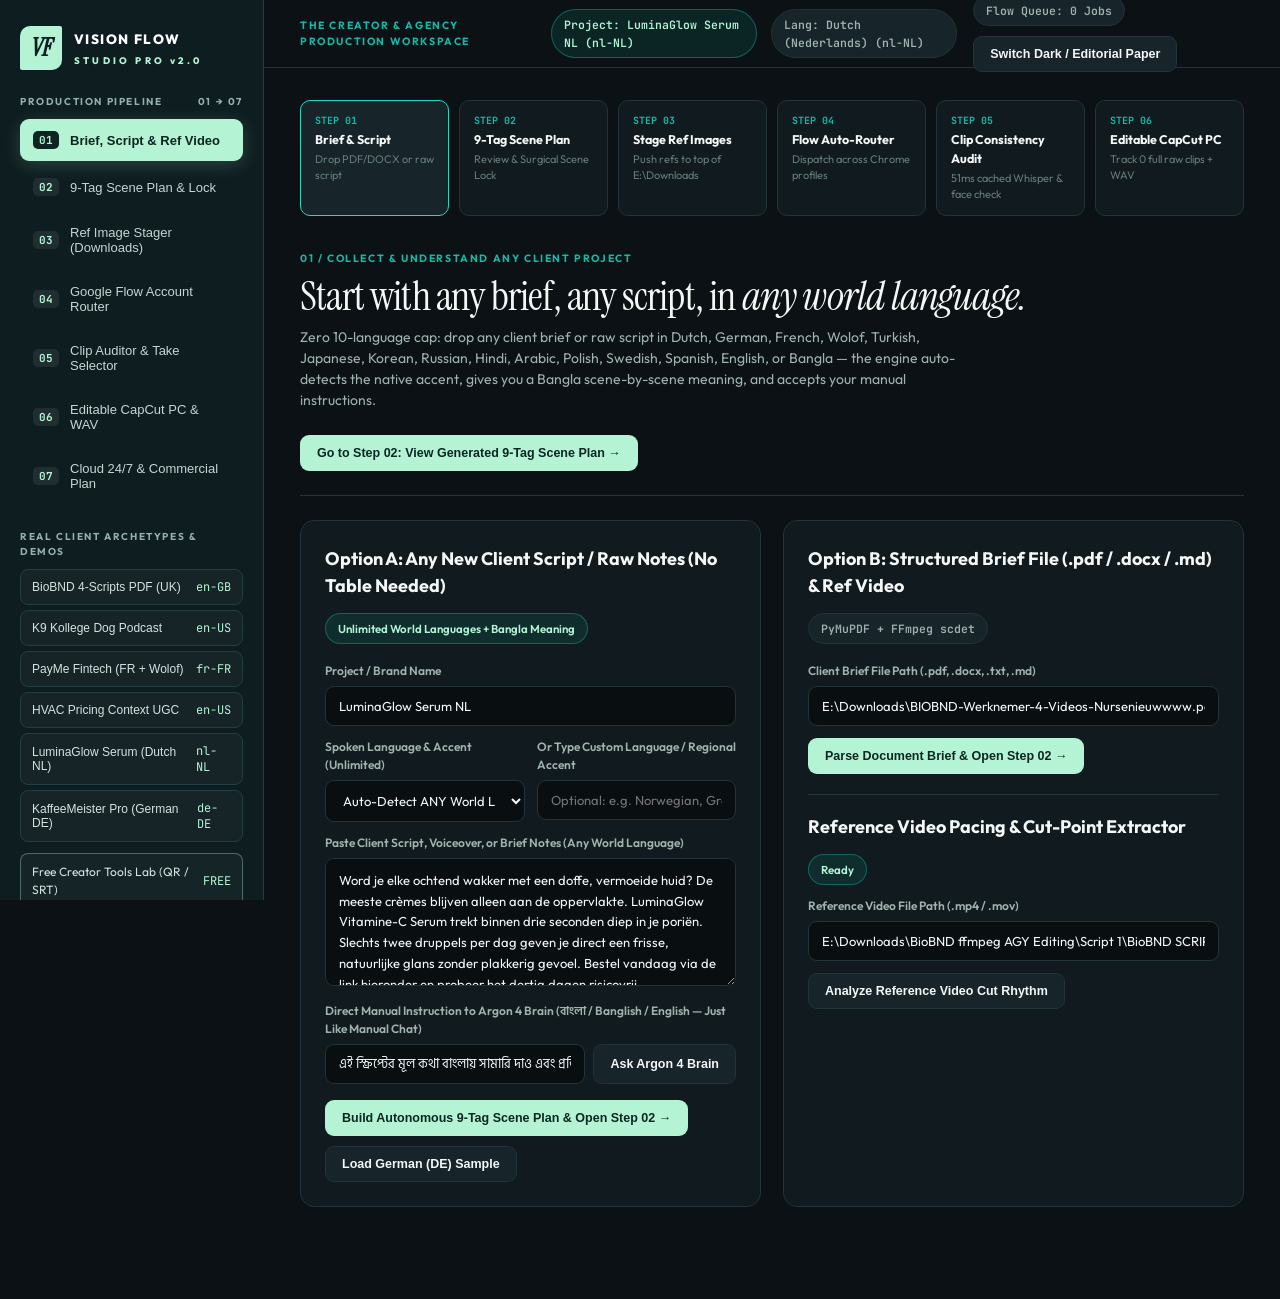
==== commit 03d8e038: "feat(vault): update UI to Zero-Customer-Drive 3-Tier Backend Infinite Storage Vault (2.9M+ projects," ====
--- a/index.html
+++ b/index.html
@@ -1230,12 +1230,13 @@
 
           <div class="card">
             <div class="card-head">
-              <h2>Per-Customer Isolated Auth &amp; Lifetime Archive Architecture</h2>
-              <span class="badge-pill mono">1 Gmail = 1 Isolated Account</span>
+              <h2>Per-Customer Isolated Auth &amp; Zero-Customer-Drive Infinite Vault</h2>
+              <span class="badge-pill mono">2.9M+ Projects • 50 TB + Unlimited Cold Vault</span>
             </div>
             <p style="font-size:12.5px; color:var(--text-sub); line-height:1.7;">
               • <strong>Multi-Provider Login:</strong> 1-Click Google (<code class="mono">1 Gmail = 1 Isolated Workspace</code>), Email + Password, Passwordless Magic Link OTP, and GitHub OAuth.<br/>
-              • <strong>Zero Storage Overflow ("Google Flow 10-Year Persistence"):</strong> Text scripts, 9-Tag prompts, scene JSONs, and edit timelines (<code class="mono">~15 KB/project</code>) are saved <strong>forever</strong> in the database (<code class="mono">30,000+ projects</code> fit in 500 MB free DB), while heavy MP4s use a <strong>4-Cloud Cloudinary Sharding Pool (100 GB) + Direct Google Drive / Local Auto-Sync</strong> so customers never lose a project even after 10 years!
+              • <strong>2.9 Million+ Projects Index (<code class="mono">87.6% zlib Compression</code>):</strong> Each project index pointer is only <code class="mono">172 bytes</code> (<code class="mono">2,912,711 projects</code> in a single 500 MB free DB!), while compressed project blobs shard across Private GitHub Vaults (<code class="mono">10 GB/repo = 3.3M projects/repo</code>).<br/>
+              • <strong>0 MB Customer Drive Used (100% Backend Media Vault):</strong> Customer's personal Google Drive is <strong>never touched</strong>. Videos use our 3-Tier Backend Pool: <strong>Tier 1</strong> (Multi-Cloudinary 150 GB Hot CDN) → <strong>Tier 2</strong> (Our 25 Reseller Pro Accounts × 2 TB = <strong>50,000 GB Backend Drive Pool</strong> + Google Flow Native Cloud) → <strong>Tier 3</strong> (Private Telegram Bot Storage Channel = <strong>Unlimited TB Forever</strong>, auto-rehydrating in 1.5s when a customer opens an old project years later).
             </p>
           </div>
         </div>
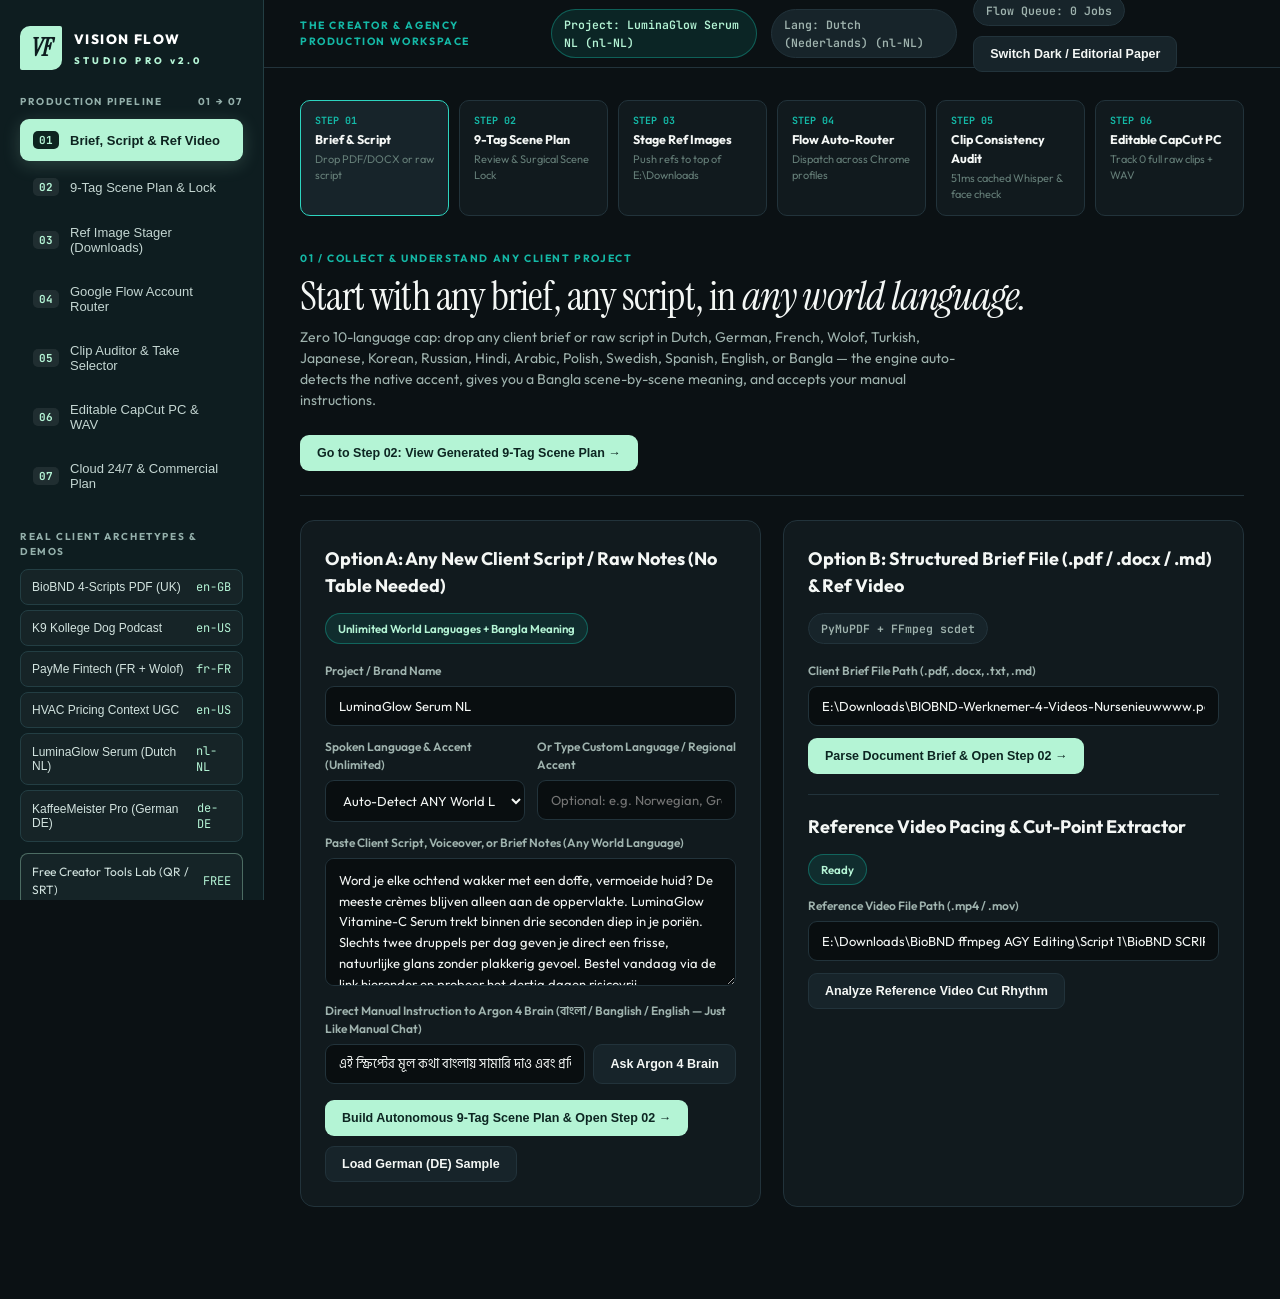
==== commit 56fa531c: "feat(flow-playground): add Flow/Freepik-style Direct Custom Video & Image Playground (Zero Agent Req" ====
--- a/index.html
+++ b/index.html
@@ -941,15 +941,72 @@
       <section id="step-04" class="step-panel">
         <div class="hero-banner">
           <div>
-            <span class="eyebrow">04 / ZERO-SIGNOUT MULTI-ACCOUNT GOOGLE FLOW DISPATCHER</span>
-            <h1 class="serif-display">Background generation across your <em>logged-in Flow profiles.</em></h1>
-            <p>No cookie copying, no CDP port 9222 warning popups, and zero mouse/window focus stealing. Load the extension once inside each Chrome profile where Google Flow is logged in.</p>
+            <span class="eyebrow">04 / DIRECT CUSTOM GENERATOR (FLOW / FREEPIK STYLE) + MULTI-ACCOUNT ROUTER</span>
+            <h1 class="serif-display">Generate directly without an agent, or <em>batch-queue full scripts.</em></h1>
+            <p>Users can generate single custom videos/images freely just like Google Flow or Freepik (Text-to-Video, Image-to-Video, Ingredients, Aspect Ratio, Camera Motion, and 1-Click Re-Roll / Take 2), OR dispatch full multi-scene scripts from Step 02.</p>
           </div>
           <div class="btn-row">
-            <button class="btn primary" id="btnEnqueueScript1" onclick="enqueueFlowScenes(1)">Enqueue Active Script Scenes (Reseller Pool)</button>
+            <button class="btn primary" id="btnEnqueueScript1" onclick="enqueueFlowScenes(1)">Enqueue Active Script Scenes (Agent Batch)</button>
             <button class="btn" onclick="enqueueFlowScenes(null)">Enqueue All Scripts</button>
             <button class="btn" onclick="clearFlowQueue()">Clear Queue</button>
             <button class="btn" onclick="goStep('step-05')">Next: Step 05 (Clip Auditor) →</button>
+          </div>
+        </div>
+
+        <!-- Direct Self-Serve Playground (Flow / Freepik Style — No Agent Required) -->
+        <div class="card">
+          <div class="card-head">
+            <h2>Mode A: Direct Custom Video &amp; Image Playground (Flow / Freepik Style — Zero Agent Required)</h2>
+            <span class="badge-pill mint mono">100% Manual Control + 1-Click Re-Roll</span>
+          </div>
+          <div class="grid-4" style="display:grid; grid-template-columns:repeat(4,1fr); gap:10px; margin-bottom:12px;">
+            <div>
+              <label class="field-label">Generation Mode</label>
+              <select id="directGenMode">
+                <option value="text_to_video" selected>Text to Video (Veo 3)</option>
+                <option value="image_to_video">Image / Frame to Video</option>
+                <option value="ingredients_ref">Ingredients (Char + Product Ref)</option>
+                <option value="text_to_image">Text to Image (Imagen 3)</option>
+              </select>
+            </div>
+            <div>
+              <label class="field-label">AI Model &amp; Credit Cost</label>
+              <select id="directModelSelect">
+                <option value="veo-3-quality" selected>Veo 3 Quality (15 Cr / video)</option>
+                <option value="veo-3-fast">Veo 3 Fast (10 Cr / video)</option>
+                <option value="imagen-3">Imagen 3 Ultra (2 Cr / image)</option>
+              </select>
+            </div>
+            <div>
+              <label class="field-label">Aspect Ratio &amp; Takes</label>
+              <select id="directAspectTakes">
+                <option value="9:16|2" selected>9:16 Vertical (Reels/TikTok) • 2x Takes</option>
+                <option value="9:16|1">9:16 Vertical (Reels/TikTok) • 1x Take</option>
+                <option value="16:9|2">16:9 Landscape (YouTube/Film) • 2x Takes</option>
+                <option value="1:1|2">1:1 Square • 2x Takes</option>
+                <option value="9:16|4">9:16 Vertical • 4x Variations</option>
+              </select>
+            </div>
+            <div>
+              <label class="field-label">Camera Control</label>
+              <select id="directCameraMotion">
+                <option value="auto" selected>Auto Natural Camera</option>
+                <option value="static_tripod">Static Tripod Lock</option>
+                <option value="slow_push_in">Slow Push-In (1.05x)</option>
+                <option value="handheld_ugc">Natural Handheld UGC</option>
+                <option value="orbit_macro">Macro Product Orbit</option>
+              </select>
+            </div>
+          </div>
+          <label class="field-label">Write Any Custom Prompt Directly (No Agent Filter — Runs Exactly What You Type)</label>
+          <textarea id="directCustomPromptInput" rows="3" placeholder="Type any custom video or image prompt here just like Google Flow or Freepik...">Cinematic 9:16 close-up of a matte black espresso machine pouring rich golden crema into a warm ceramic cup in morning sunlight, shallow depth of field, 24fps natural motion.</textarea>
+          <div class="btn-row" style="margin-top:12px;">
+            <button class="btn primary" id="btnDirectGenerate" onclick="submitDirectCustomGeneration(false)">
+              Generate Custom Prompt Now →
+            </button>
+            <button class="btn" id="btnDirectReroll" onclick="submitDirectCustomGeneration(true)">
+              Re-Roll / Take +1 (New Seed Variation)
+            </button>
           </div>
         </div>
 
@@ -968,21 +1025,21 @@
 
         <div class="card">
           <div class="card-head">
-            <h2>Live Google Flow Dispatch Queue</h2>
+            <h2>Live Google Flow Dispatch Queue (Custom Direct + Agent Scenes)</h2>
           </div>
           <table>
             <thead>
               <tr>
                 <th>Job ID</th>
-                <th>Script / Scene</th>
-                <th>Assigned Profile Tag</th>
+                <th>Mode / Scene</th>
+                <th>Assigned Tank Account</th>
                 <th>Takes</th>
-                <th>9-Tag Prompt Preview</th>
-                <th>Status</th>
+                <th>Prompt Preview</th>
+                <th>Status &amp; Re-Roll</th>
               </tr>
             </thead>
             <tbody id="flowQueueTableBody">
-              <tr><td colspan="6" style="color:var(--text-dim);">No jobs in queue. Click "Enqueue Active Script Scenes" above.</td></tr>
+              <tr><td colspan="6" style="color:var(--text-dim);">No jobs in queue. Click "Generate Custom Prompt Now" or "Enqueue Active Script Scenes" above.</td></tr>
             </tbody>
           </table>
         </div>
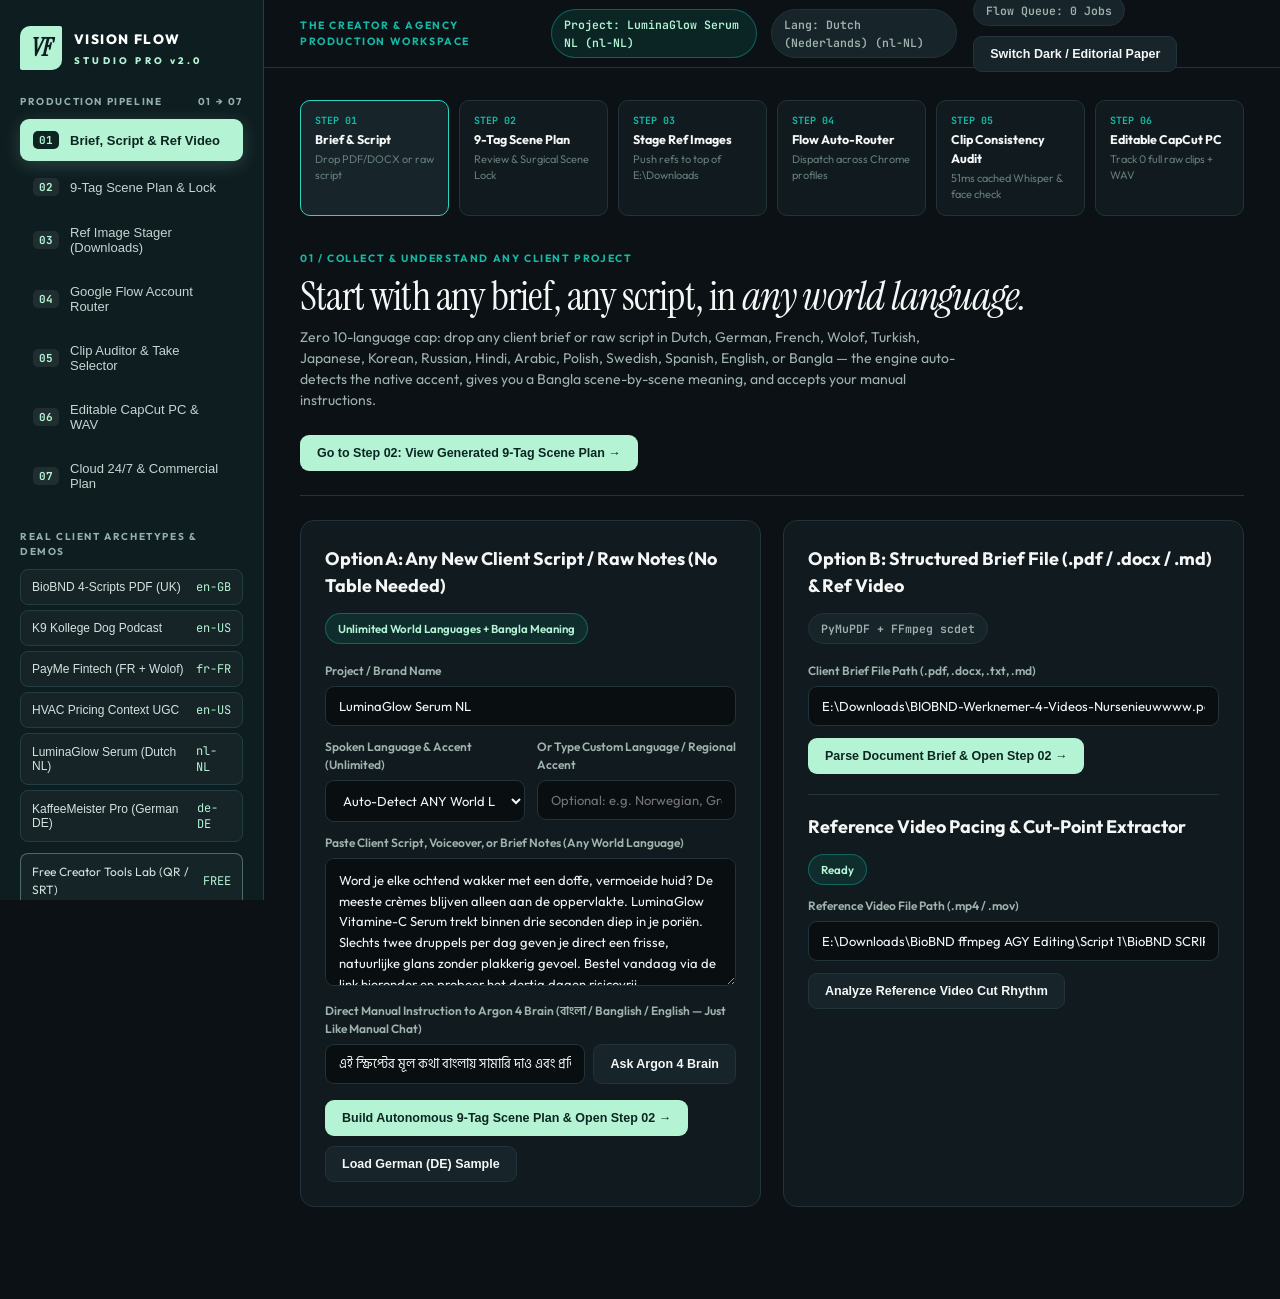
==== commit 11d22b49: "feat(models): add exact Omni Flash (10s=15Cr, 5s=10Cr) and Veo 3.1/2 duration-based credit matrix" ====
--- a/index.html
+++ b/index.html
@@ -970,11 +970,15 @@
               </select>
             </div>
             <div>
-              <label class="field-label">AI Model &amp; Credit Cost</label>
+              <label class="field-label">AI Model, Clip Duration &amp; Credit Cost</label>
               <select id="directModelSelect">
-                <option value="veo-3-quality" selected>Veo 3 Quality (15 Cr / video)</option>
-                <option value="veo-3-fast">Veo 3 Fast (10 Cr / video)</option>
-                <option value="imagen-3">Imagen 3 Ultra (2 Cr / image)</option>
+                <option value="omni-flash-10s|15" selected>Omni Flash — 10 sec Max (15 Cr)</option>
+                <option value="omni-flash-5s|10">Omni Flash — 5 sec (10 Cr)</option>
+                <option value="veo-3.1-fast-8s|20">Veo 3.1 Fast — 8 sec Audio+Video (20 Cr)</option>
+                <option value="veo-3.1-fast-5s|15">Veo 3.1 Fast — 5 sec Audio+Video (15 Cr)</option>
+                <option value="veo-3.1-quality-8s|100">Veo 3.1 Quality Cinema — 8 sec (100 Cr)</option>
+                <option value="veo-2-fast-8s|10">Veo 2 Fast — 8 sec Motion (10 Cr)</option>
+                <option value="imagen-3-ultra|2">Imagen 3 / Whisk Reference Image (2 Cr)</option>
               </select>
             </div>
             <div>
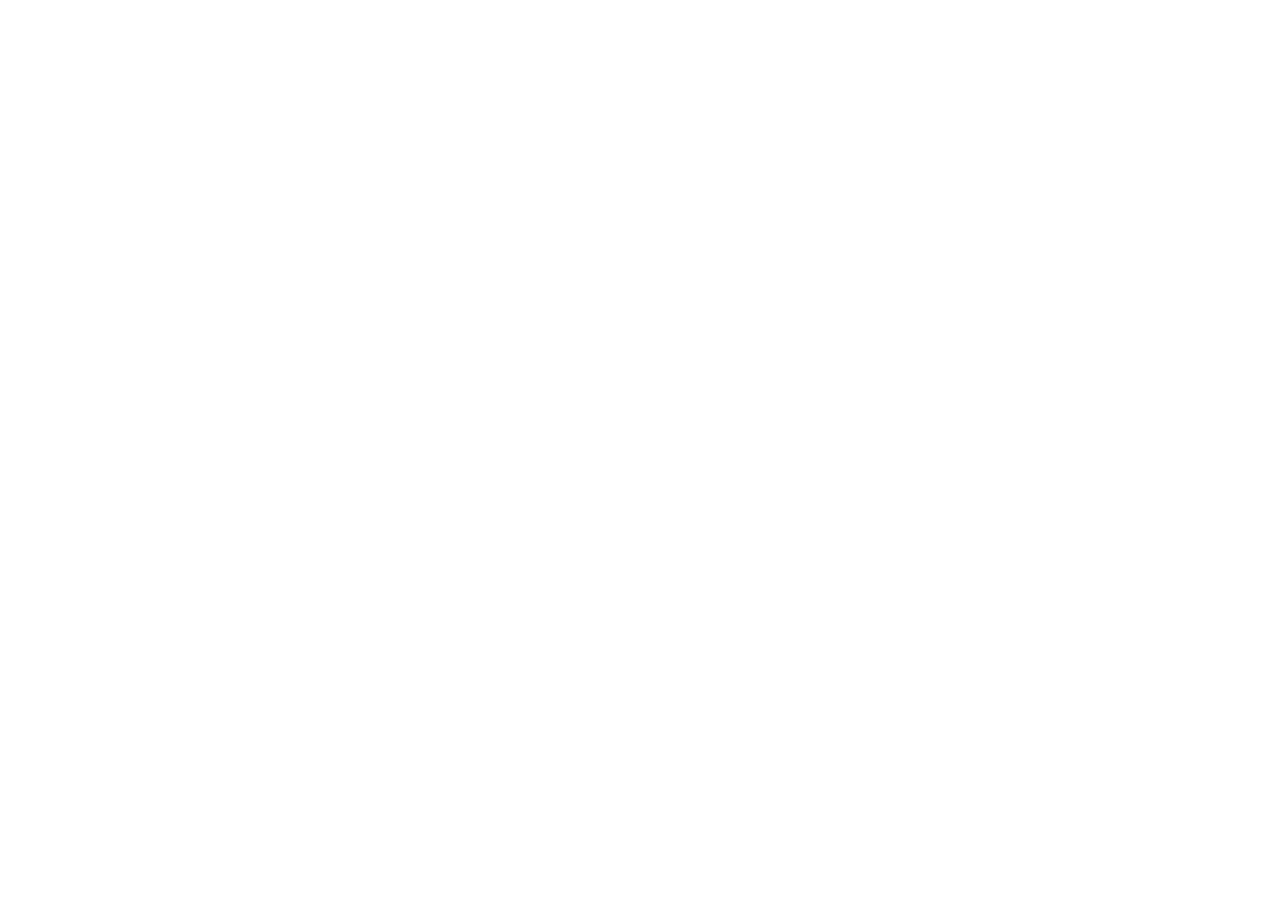
==== commit f60696fe: "chore(security): replace public Pages copy with canonical redirect to studio.visionflowgroup.com" ====
--- a/index.html
+++ b/index.html
@@ -1,1334 +1,20 @@
-<!DOCTYPE html>
+﻿<!DOCTYPE html>
 <html lang="en">
 <head>
-  <meta charset="UTF-8" />
-  <meta name="viewport" content="width=device-width, initial-scale=1.0" />
-  <title>Vision Flow Studio — Unified Production Workspace &amp; Commercial Hub</title>
-  <link rel="preconnect" href="https://fonts.googleapis.com">
-  <link rel="preconnect" href="https://fonts.gstatic.com" crossorigin>
-  <link href="https://fonts.googleapis.com/css2?family=Instrument+Serif:ital@0;1&family=Inter:wght@400;500;600;700&family=JetBrains+Mono:wght@400;500;600&family=Outfit:wght@400;500;600;700;800&family=Hind+Siliguri:wght@400;500;600;700&display=swap" rel="stylesheet">
-  <style>
-    :root {
-      /* Editorial Studio Dark Teal & Mint + Warm Paper Hybrid (Inspired by Codex Studio + Vision Flow Brand) */
-      --sidebar-bg: #0E1D20;
-      --sidebar-surface: #15292D;
-      --sidebar-border: #233E43;
-      --sidebar-text: #F1F5F2;
-      --sidebar-muted: #94B0AB;
-      --mint-accent: #B4F4D5;
-      --mint-deep: #14B8A6;
-      --cyan-brand: #06B6D4;
-
-      /* Main Workspace Theme (Default: Studio Dark Slate; Toggleable to Editorial Warm Paper) */
-      --bg-main: #0B1114;
-      --bg-card: #111A1E;
-      --bg-elevated: #17242A;
-      --bg-input: #090E10;
-      --border-line: #22333B;
-      --border-highlight: #2DD4BF;
-      --text-main: #F4F7F5;
-      --text-sub: #9FB3AE;
-      --text-dim: #647D77;
-      --btn-primary-bg: #B4F4D5;
-      --btn-primary-fg: #0D2622;
-      --radius-lg: 14px;
-      --radius-md: 9px;
-    }
-
-    body.theme-editorial {
-      --bg-main: #F6F6F1;
-      --bg-card: #FFFFFF;
-      --bg-elevated: #EBF0EC;
-      --bg-input: #FFFFFF;
-      --border-line: #D8E0D9;
-      --border-highlight: #124B43;
-      --text-main: #152A2E;
-      --text-sub: #546562;
-      --text-dim: #7A8B87;
-      --btn-primary-bg: #152A2E;
-      --btn-primary-fg: #FFFFFF;
-    }
-
-    * {
-      box-sizing: border-box;
-      margin: 0;
-      padding: 0;
-    }
-
-    body {
-      font-family: 'Outfit', 'Inter', 'Hind Siliguri', sans-serif;
-      background: var(--bg-main);
-      color: var(--text-main);
-      display: grid;
-      grid-template-columns: 264px minmax(0, 1fr);
-      min-height: 100vh;
-      line-height: 1.5;
-    }
-
-    .serif-display {
-      font-family: 'Instrument Serif', Georgia, serif;
-      font-weight: 400;
-      letter-spacing: -0.02em;
-    }
-
-    .mono {
-      font-family: 'JetBrains Mono', monospace;
-    }
-
-    /* ===== LEFT SIDEBAR (Codex Studio Architecture + Workflow Navigator) ===== */
-    .sidebar {
-      background: var(--sidebar-bg);
-      color: var(--sidebar-text);
-      border-right: 1px solid var(--sidebar-border);
-      padding: 26px 20px;
-      height: 100vh;
-      position: sticky;
-      top: 0;
-      display: flex;
-      flex-direction: column;
-      justify-content: space-between;
-      overflow-y: auto;
-    }
-
-    .brand-box {
-      display: flex;
-      align-items: center;
-      gap: 12px;
-      margin-bottom: 24px;
-    }
-
-    .brand-mark {
-      width: 42px;
-      height: 44px;
-      border-radius: 10px 2px 10px 2px;
-      background: var(--mint-accent);
-      color: #0E1D20;
-      font-family: 'Instrument Serif', Georgia, serif;
-      font-style: italic;
-      font-size: 25px;
-      font-weight: 700;
-      display: grid;
-      place-items: center;
-      flex-shrink: 0;
-    }
-
-    .brand-name {
-      font-size: 13.5px;
-      font-weight: 800;
-      letter-spacing: 1.4px;
-      color: #FFFFFF;
-    }
-
-    .brand-name small {
-      display: block;
-      font-size: 9.5px;
-      letter-spacing: 3.2px;
-      color: var(--mint-accent);
-      margin-top: 3px;
-    }
-
-    .sidebar-section-label {
-      font-size: 10px;
-      font-weight: 700;
-      letter-spacing: 1.6px;
-      text-transform: uppercase;
-      color: var(--sidebar-muted);
-      margin: 18px 0 10px;
-      display: flex;
-      justify-content: space-between;
-      align-items: center;
-    }
-
-    .step-nav {
-      display: flex;
-      flex-direction: column;
-      gap: 5px;
-    }
-
-    .step-btn {
-      display: flex;
-      align-items: center;
-      gap: 11px;
-      width: 100%;
-      padding: 11px 12px;
-      border-radius: 9px;
-      border: 1px solid transparent;
-      background: transparent;
-      color: #C4D6D2;
-      font-size: 13px;
-      font-weight: 500;
-      text-align: left;
-      cursor: pointer;
-      transition: all 0.15s ease;
-    }
-
-    .step-btn:hover {
-      background: var(--sidebar-surface);
-      color: #FFFFFF;
-    }
-
-    .step-btn.active {
-      background: var(--mint-accent);
-      color: #0D2420;
-      font-weight: 700;
-      box-shadow: 0 4px 18px rgba(180, 244, 213, 0.18);
-    }
-
-    .step-num {
-      font-family: 'JetBrains Mono', monospace;
-      font-size: 11px;
-      font-weight: 700;
-      padding: 2px 6px;
-      border-radius: 5px;
-      background: rgba(255, 255, 255, 0.08);
-      color: var(--mint-accent);
-    }
-
-    .step-btn.active .step-num {
-      background: #0D2420;
-      color: var(--mint-accent);
-    }
-
-    .preset-project-list {
-      display: flex;
-      flex-direction: column;
-      gap: 5px;
-      margin-top: 6px;
-    }
-
-    .project-item-btn {
-      display: flex;
-      align-items: center;
-      justify-content: space-between;
-      padding: 9px 11px;
-      border-radius: 8px;
-      background: rgba(255, 255, 255, 0.03);
-      border: 1px solid var(--sidebar-border);
-      color: #D2E3DF;
-      font-size: 12px;
-      cursor: pointer;
-      text-align: left;
-    }
-
-    .project-item-btn:hover {
-      border-color: var(--mint-accent);
-      background: var(--sidebar-surface);
-    }
-
-    .sidebar-footer {
-      margin-top: 24px;
-      padding-top: 16px;
-      border-top: 1px solid var(--sidebar-border);
-      font-size: 11.5px;
-      color: var(--sidebar-muted);
-    }
-
-    .conn-row {
-      display: flex;
-      align-items: center;
-      gap: 8px;
-      color: var(--mint-accent);
-      font-weight: 600;
-      margin-bottom: 6px;
-    }
-
-    .conn-dot {
-      width: 8px;
-      height: 8px;
-      border-radius: 50%;
-      background: #10B981;
-      box-shadow: 0 0 8px #10B981;
-    }
-
-    /* ===== MAIN WORKSPACE AREA ===== */
-    .main-area {
-      min-width: 0;
-      display: flex;
-      flex-direction: column;
-    }
-
-    .topbar {
-      height: 68px;
-      padding: 0 36px;
-      border-bottom: 1px solid var(--border-line);
-      display: flex;
-      align-items: center;
-      justify-content: space-between;
-      gap: 16px;
-      position: sticky;
-      top: 0;
-      z-index: 30;
-      background: var(--bg-main);
-    }
-
-    .topbar-left {
-      display: flex;
-      align-items: center;
-      gap: 14px;
-    }
-
-    .eyebrow {
-      font-size: 10.5px;
-      font-weight: 700;
-      letter-spacing: 1.6px;
-      text-transform: uppercase;
-      color: var(--mint-deep);
-    }
-
-    .topbar-right {
-      display: flex;
-      align-items: center;
-      gap: 10px;
-      flex-wrap: wrap;
-    }
-
-    .badge-pill {
-      display: inline-flex;
-      align-items: center;
-      gap: 6px;
-      padding: 6px 12px;
-      border-radius: 999px;
-      font-size: 11.5px;
-      font-weight: 600;
-      background: var(--bg-elevated);
-      border: 1px solid var(--border-line);
-      color: var(--text-sub);
-    }
-
-    .badge-pill.mint {
-      background: rgba(20, 184, 166, 0.12);
-      border-color: rgba(20, 184, 166, 0.4);
-      color: var(--mint-accent);
-    }
-
-    body.theme-editorial .badge-pill.mint {
-      color: #0F5248;
-      background: #D7F7E7;
-    }
-
-    .workspace-body {
-      padding: 32px 36px 70px;
-      max-width: 1480px;
-      width: 100%;
-    }
-
-    /* Guided Workflow Ribbon at top of workspace */
-    .workflow-ribbon {
-      display: grid;
-      grid-template-columns: repeat(6, 1fr);
-      gap: 10px;
-      margin-bottom: 28px;
-    }
-
-    .wf-step-card {
-      padding: 12px 14px;
-      border-radius: 10px;
-      background: var(--bg-card);
-      border: 1px solid var(--border-line);
-      cursor: pointer;
-      transition: all 0.15s ease;
-    }
-
-    .wf-step-card:hover {
-      border-color: var(--border-highlight);
-    }
-
-    .wf-step-card.active {
-      border-color: var(--border-highlight);
-      background: var(--bg-elevated);
-    }
-
-    .wf-step-card .wf-kicker {
-      font-size: 10px;
-      font-family: 'JetBrains Mono', monospace;
-      color: var(--mint-deep);
-      font-weight: 700;
-    }
-
-    .wf-step-card .wf-name {
-      font-size: 12.5px;
-      font-weight: 700;
-      margin-top: 2px;
-    }
-
-    .wf-step-card .wf-hint {
-      font-size: 11px;
-      color: var(--text-dim);
-      margin-top: 2px;
-    }
-
-    /* Section Panels */
-    .step-panel {
-      display: none;
-    }
-
-    .step-panel.active {
-      display: block;
-    }
-
-    .hero-banner {
-      display: flex;
-      align-items: flex-end;
-      justify-content: space-between;
-      gap: 24px;
-      padding-bottom: 24px;
-      margin-bottom: 24px;
-      border-bottom: 1px solid var(--border-line);
-      flex-wrap: wrap;
-    }
-
-    .hero-banner h1 {
-      font-size: clamp(30px, 3.2vw, 44px);
-      line-height: 1.1;
-      margin-top: 6px;
-    }
-
-    .hero-banner p {
-      font-size: 14px;
-      color: var(--text-sub);
-      max-width: 680px;
-      margin-top: 8px;
-    }
-
-    .card {
-      background: var(--bg-card);
-      border: 1px solid var(--border-line);
-      border-radius: var(--radius-lg);
-      padding: 24px;
-      margin-bottom: 22px;
-    }
-
-    .card-head {
-      display: flex;
-      align-items: center;
-      justify-content: space-between;
-      gap: 14px;
-      margin-bottom: 18px;
-      flex-wrap: wrap;
-    }
-
-    .card-head h2 {
-      font-size: 18px;
-      font-weight: 700;
-    }
-
-    .grid-2 {
-      display: grid;
-      grid-template-columns: 1fr 1fr;
-      gap: 22px;
-    }
-
-    .grid-sidebar-right {
-      display: grid;
-      grid-template-columns: 360px minmax(0, 1fr);
-      gap: 22px;
-    }
-
-    label.field-label {
-      display: block;
-      font-size: 12px;
-      font-weight: 600;
-      color: var(--text-sub);
-      margin-bottom: 6px;
-      margin-top: 12px;
-    }
-
-    label.field-label:first-child {
-      margin-top: 0;
-    }
-
-    input[type="text"], input[type="url"], select, textarea {
-      width: 100%;
-      background: var(--bg-input);
-      border: 1px solid var(--border-line);
-      color: var(--text-main);
-      padding: 11px 13px;
-      border-radius: var(--radius-md);
-      font-size: 13px;
-      font-family: inherit;
-    }
-
-    input:focus, select:focus, textarea:focus {
-      outline: none;
-      border-color: var(--border-highlight);
-    }
-
-    textarea {
-      resize: vertical;
-      line-height: 1.6;
-    }
-
-    .btn-row {
-      display: flex;
-      align-items: center;
-      gap: 10px;
-      flex-wrap: wrap;
-    }
-
-    .btn {
-      display: inline-flex;
-      align-items: center;
-      gap: 8px;
-      padding: 10px 16px;
-      border-radius: var(--radius-md);
-      font-size: 12.5px;
-      font-weight: 600;
-      border: 1px solid var(--border-line);
-      background: var(--bg-elevated);
-      color: var(--text-main);
-      cursor: pointer;
-      transition: all 0.15s ease;
-    }
-
-    .btn:hover {
-      border-color: var(--border-highlight);
-    }
-
-    .btn.primary {
-      background: var(--btn-primary-bg);
-      color: var(--btn-primary-fg);
-      border-color: transparent;
-      font-weight: 700;
-    }
-
-    .btn.primary:hover {
-      opacity: 0.92;
-    }
-
-    /* Scene Plan Cards */
-    .script-tabs {
-      display: flex;
-      gap: 8px;
-      margin-bottom: 18px;
-      flex-wrap: wrap;
-    }
-
-    .script-tab {
-      padding: 9px 15px;
-      border-radius: 8px;
-      font-size: 12.5px;
-      font-weight: 600;
-      background: var(--bg-elevated);
-      border: 1px solid var(--border-line);
-      color: var(--text-sub);
-      cursor: pointer;
-    }
-
-    .script-tab.active {
-      background: var(--btn-primary-bg);
-      color: var(--btn-primary-fg);
-      border-color: transparent;
-      font-weight: 700;
-    }
-
-    .scene-box {
-      background: var(--bg-input);
-      border: 1px solid var(--border-line);
-      border-radius: 12px;
-      padding: 18px;
-      margin-bottom: 16px;
-    }
-
-    .scene-box-header {
-      display: flex;
-      align-items: center;
-      justify-content: space-between;
-      gap: 12px;
-      margin-bottom: 12px;
-      flex-wrap: wrap;
-    }
-
-    .scene-num-title {
-      display: flex;
-      align-items: center;
-      gap: 10px;
-      flex-wrap: wrap;
-    }
-
-    .scene-num-serif {
-      font-family: 'Instrument Serif', Georgia, serif;
-      font-size: 24px;
-      color: var(--mint-deep);
-    }
-
-    .prompt-code {
-      background: var(--bg-card);
-      border: 1px solid var(--border-line);
-      border-radius: 8px;
-      padding: 13px;
-      font-size: 12px;
-      white-space: pre-wrap;
-      line-height: 1.58;
-      max-height: 260px;
-      overflow-y: auto;
-      color: var(--text-main);
-    }
-
-    .ref-row {
-      display: flex;
-      align-items: center;
-      justify-content: space-between;
-      gap: 10px;
-      padding: 11px 13px;
-      border-radius: 9px;
-      background: var(--bg-input);
-      border: 1px solid var(--border-line);
-      margin-bottom: 9px;
-      font-size: 12.5px;
-    }
-
-    table {
-      width: 100%;
-      border-collapse: collapse;
-      font-size: 12.5px;
-    }
-
-    th, td {
-      text-align: left;
-      padding: 11px 12px;
-      border-bottom: 1px solid var(--border-line);
-    }
-
-    th {
-      font-size: 11px;
-      text-transform: uppercase;
-      letter-spacing: 0.05em;
-      color: var(--text-sub);
-      background: var(--bg-input);
-    }
-
-    .toast-bar {
-      display: none;
-      align-items: center;
-      justify-content: space-between;
-      padding: 12px 18px;
-      border-radius: 10px;
-      background: rgba(20, 184, 166, 0.15);
-      border: 1px solid var(--border-highlight);
-      color: var(--text-main);
-      margin-bottom: 20px;
-      font-size: 13px;
-      font-weight: 500;
-    }
-
-    .toast-bar.show {
-      display: flex;
-    }
-
-    /* Surgical Modal */
-    .modal-backdrop {
-      position: fixed;
-      inset: 0;
-      background: rgba(5, 10, 12, 0.76);
-      backdrop-filter: blur(5px);
-      display: none;
-      align-items: center;
-      justify-content: center;
-      z-index: 100;
-    }
-
-    .modal-backdrop.open {
-      display: flex;
-    }
-
-    .modal-card {
-      width: 92%;
-      max-width: 720px;
-      background: var(--bg-card);
-      border: 1px solid var(--border-highlight);
-      border-radius: 14px;
-      padding: 26px;
-      box-shadow: 0 24px 60px rgba(0, 0, 0, 0.65);
-    }
-  </style>
+  <meta charset="utf-8" />
+  <meta name="robots" content="noindex,nofollow" />
+  <title>Redirecting to Vision Flow Studio…</title>
+  <link rel="canonical" href="https://studio.visionflowgroup.com/" />
+  <meta http-equiv="refresh" content="0; url=https://studio.visionflowgroup.com/" />
+  <script>
+    (function() {
+      var subPath = window.location.pathname.replace(/^\/Studio\/?/i, '/');
+      var target = 'https://studio.visionflowgroup.com' + (subPath.startsWith('/') ? subPath : '/' + subPath) + window.location.search + window.location.hash;
+      window.location.replace(target);
+    })();
+  </script>
 </head>
-<body>
-  <!-- LEFT SIDEBAR: Codex Editorial Studio Navigation + Quick Project Switcher -->
-  <aside class="sidebar">
-    <div>
-      <div class="brand-box">
-        <div class="brand-mark">VF</div>
-        <div class="brand-name">
-          VISION FLOW
-          <small>STUDIO PRO v2.0</small>
-        </div>
-      </div>
-
-      <div class="sidebar-section-label">
-        <span>PRODUCTION PIPELINE</span>
-        <span>01 → 07</span>
-      </div>
-      <nav class="step-nav">
-        <button class="step-btn active" data-step="step-01" onclick="goStep('step-01')">
-          <span class="step-num">01</span>
-          <span>Brief, Script &amp; Ref Video</span>
-        </button>
-        <button class="step-btn" data-step="step-02" onclick="goStep('step-02')">
-          <span class="step-num">02</span>
-          <span>9-Tag Scene Plan &amp; Lock</span>
-        </button>
-        <button class="step-btn" data-step="step-03" onclick="goStep('step-03')">
-          <span class="step-num">03</span>
-          <span>Ref Image Stager (Downloads)</span>
-        </button>
-        <button class="step-btn" data-step="step-04" onclick="goStep('step-04')">
-          <span class="step-num">04</span>
-          <span>Google Flow Account Router</span>
-        </button>
-        <button class="step-btn" data-step="step-05" onclick="goStep('step-05')">
-          <span class="step-num">05</span>
-          <span>Clip Auditor &amp; Take Selector</span>
-        </button>
-        <button class="step-btn" data-step="step-06" onclick="goStep('step-06')">
-          <span class="step-num">06</span>
-          <span>Editable CapCut PC &amp; WAV</span>
-        </button>
-        <button class="step-btn" data-step="step-07" onclick="goStep('step-07')">
-          <span class="step-num">07</span>
-          <span>Cloud 24/7 &amp; Commercial Plan</span>
-        </button>
-      </nav>
-
-      <div class="sidebar-section-label" style="margin-top:26px;">
-        <span>REAL CLIENT ARCHETYPES &amp; DEMOS</span>
-      </div>
-      <div class="preset-project-list">
-        <button class="project-item-btn" id="btnPresetBioBnd" onclick="loadBioBndPdfPreset()">
-          <span>BioBND 4-Scripts PDF (UK)</span>
-          <span class="mono" style="color:var(--mint-accent);">en-GB</span>
-        </button>
-        <button class="project-item-btn" id="btnPresetK9" onclick="loadK9KollegePreset()">
-          <span>K9 Kollege Dog Podcast</span>
-          <span class="mono" style="color:var(--mint-accent);">en-US</span>
-        </button>
-        <button class="project-item-btn" id="btnPresetPayMe" onclick="loadPayMeFrenchWolofPreset()">
-          <span>PayMe Fintech (FR + Wolof)</span>
-          <span class="mono" style="color:var(--mint-accent);">fr-FR</span>
-        </button>
-        <button class="project-item-btn" id="btnPresetHvac" onclick="loadHvacPricingPreset()">
-          <span>HVAC Pricing Context UGC</span>
-          <span class="mono" style="color:var(--mint-accent);">en-US</span>
-        </button>
-        <button class="project-item-btn" id="btnPresetDutch" onclick="loadDutchSkincareDemo()">
-          <span>LuminaGlow Serum (Dutch NL)</span>
-          <span class="mono" style="color:var(--mint-accent);">nl-NL</span>
-        </button>
-        <button class="project-item-btn" id="btnPresetGerman" onclick="loadGermanEspressoDemo()">
-          <span>KaffeeMeister Pro (German DE)</span>
-          <span class="mono" style="color:var(--mint-accent);">de-DE</span>
-        </button>
-        <a class="project-item-btn" href="./tools/" style="text-decoration:none; margin-top:6px; border-color:rgba(180,244,213,0.35);">
-          <span>Free Creator Tools Lab (QR / SRT)</span>
-          <span class="mono" style="color:var(--mint-accent);">FREE</span>
-        </a>
-      </div>
-    </div>
-
-    <div class="sidebar-footer">
-      <div class="conn-row">
-        <span class="conn-dot"></span>
-        <span>Local Companion Active (:8795)</span>
-      </div>
-      <div>Owner: <strong>Shihab</strong> (HM Shihabuddin Jashory)</div>
-      <div style="margin-top:4px; opacity:0.8;">All source media &amp; CapCut drafts stay 100% local on E:\ &amp; D:\</div>
-    </div>
-  </aside>
-
-  <!-- MAIN WORKSPACE -->
-  <div class="main-area">
-    <header class="topbar">
-      <div class="topbar-left">
-        <span class="eyebrow">THE CREATOR &amp; AGENCY PRODUCTION WORKSPACE</span>
-        <span class="badge-pill mint mono" id="activeProjectPill">Project: Loading...</span>
-        <span class="badge-pill mono" id="detectedLangPill">Language: Auto</span>
-      </div>
-      <div class="topbar-right">
-        <span class="badge-pill mono" id="flowQueueTopBadge">Flow Queue: 0 Jobs</span>
-        <button class="btn" onclick="toggleEditorialTheme()" id="btnThemeToggle">Switch Dark / Editorial Paper</button>
-      </div>
-    </header>
-
-    <main class="workspace-body">
-      <!-- Top Workflow Progress Ribbon (Always shows where you are & what to click next) -->
-      <div class="workflow-ribbon">
-        <div class="wf-step-card active" data-wf="step-01" onclick="goStep('step-01')">
-          <div class="wf-kicker">STEP 01</div>
-          <div class="wf-name">Brief &amp; Script</div>
-          <div class="wf-hint">Drop PDF/DOCX or raw script</div>
-        </div>
-        <div class="wf-step-card" data-wf="step-02" onclick="goStep('step-02')">
-          <div class="wf-kicker">STEP 02</div>
-          <div class="wf-name">9-Tag Scene Plan</div>
-          <div class="wf-hint">Review &amp; Surgical Scene Lock</div>
-        </div>
-        <div class="wf-step-card" data-wf="step-03" onclick="goStep('step-03')">
-          <div class="wf-kicker">STEP 03</div>
-          <div class="wf-name">Stage Ref Images</div>
-          <div class="wf-hint">Push refs to top of E:\Downloads</div>
-        </div>
-        <div class="wf-step-card" data-wf="step-04" onclick="goStep('step-04')">
-          <div class="wf-kicker">STEP 04</div>
-          <div class="wf-name">Flow Auto-Router</div>
-          <div class="wf-hint">Dispatch across Chrome profiles</div>
-        </div>
-        <div class="wf-step-card" data-wf="step-05" onclick="goStep('step-05')">
-          <div class="wf-kicker">STEP 05</div>
-          <div class="wf-name">Clip Consistency Audit</div>
-          <div class="wf-hint">51ms cached Whisper &amp; face check</div>
-        </div>
-        <div class="wf-step-card" data-wf="step-06" onclick="goStep('step-06')">
-          <div class="wf-kicker">STEP 06</div>
-          <div class="wf-name">Editable CapCut PC</div>
-          <div class="wf-hint">Track 0 full raw clips + WAV</div>
-        </div>
-      </div>
-
-      <!-- Toast Notification -->
-      <div class="toast-bar" id="toastBanner">
-        <span id="toastText">Ready.</span>
-        <button class="btn" onclick="document.getElementById('toastBanner').classList.remove('show')">OK</button>
-      </div>
-
-      <!-- ==================== STEP 01: BRIEF, SCRIPT & REFERENCE VIDEO ==================== -->
-      <section id="step-01" class="step-panel active">
-        <div class="hero-banner">
-          <div>
-            <span class="eyebrow">01 / COLLECT &amp; UNDERSTAND ANY CLIENT PROJECT</span>
-            <h1 class="serif-display">Start with any brief, any script, in <em>any world language.</em></h1>
-            <p>Zero 10-language cap: drop any client brief or raw script in Dutch, German, French, Wolof, Turkish, Japanese, Korean, Russian, Hindi, Arabic, Polish, Swedish, Spanish, English, or Bangla — the engine auto-detects the native accent, gives you a Bangla scene-by-scene meaning, and accepts your manual instructions.</p>
-          </div>
-          <div class="btn-row">
-            <button class="btn primary" onclick="goStep('step-02')">Go to Step 02: View Generated 9-Tag Scene Plan →</button>
-          </div>
-        </div>
-
-        <div class="grid-2">
-          <!-- Option A: Any Unstructured Script / New Client Project -->
-          <div class="card">
-            <div class="card-head">
-              <h2>Option A: Any New Client Script / Raw Notes (No Table Needed)</h2>
-              <span class="badge-pill mint">Unlimited World Languages + Bangla Meaning</span>
-            </div>
-            <label class="field-label">Project / Brand Name</label>
-            <input type="text" id="customProjectName" value="LuminaGlow Serum NL" placeholder="e.g., LuminaGlow Serum NL, KaffeeMeister DE, PayMe App..." />
-
-            <div class="grid-2" style="gap:12px; margin-top:12px;">
-              <div>
-                <label class="field-label">Spoken Language &amp; Accent (Unlimited)</label>
-                <select id="briefLangSelect">
-                  <option value="auto">Auto-Detect ANY World Language (100+ Languages)</option>
-                  <option value="nl">Dutch (nl-NL / Nederlands)</option>
-                  <option value="de">German (de-DE / Deutsch)</option>
-                  <option value="fr">French (fr-FR / Français)</option>
-                  <option value="wo">Wolof + French (wo-SN / Senegal)</option>
-                  <option value="es">Spanish (es-ES / Español)</option>
-                  <option value="it">Italian (it-IT / Italiano)</option>
-                  <option value="pt">Portuguese (pt-PT / Português)</option>
-                  <option value="tr">Turkish (tr-TR / Türkçe)</option>
-                  <option value="pl">Polish (pl-PL / Polski)</option>
-                  <option value="sv">Swedish / Nordic (sv-SE / Svenska)</option>
-                  <option value="ru-RU">Russian / Cyrillic (ru-RU / Русский)</option>
-                  <option value="ja-JP">Japanese (ja-JP / 日本語)</option>
-                  <option value="ko-KR">Korean (ko-KR / 한국어)</option>
-                  <option value="zh-CN">Chinese / Mandarin (zh-CN / 中文)</option>
-                  <option value="ar-SA">Arabic / Urdu (ar-SA / العربية)</option>
-                  <option value="hi-IN">Hindi (hi-IN / हिन्दी)</option>
-                  <option value="id">Indonesian / Malay (id-ID)</option>
-                  <option value="vi">Vietnamese (vi-VN / Tiếng Việt)</option>
-                  <option value="sw">Swahili (sw-KE / Kiswahili)</option>
-                  <option value="bn-BD">Bangla (bn-BD / বাংলা)</option>
-                  <option value="en-GB">English (en-GB / British UK)</option>
-                  <option value="en-US">English (en-US / International)</option>
-                </select>
-              </div>
-              <div>
-                <label class="field-label">Or Type Custom Language / Regional Accent</label>
-                <input type="text" id="customLangOverride" placeholder="Optional: e.g. Norwegian, Greek, Tagalog, Flemish..." />
-              </div>
-            </div>
-
-            <label class="field-label">Paste Client Script, Voiceover, or Brief Notes (Any World Language)</label>
-            <textarea id="customRawScriptInput" rows="5">Word je elke ochtend wakker met een doffe, vermoeide huid? De meeste crèmes blijven alleen aan de oppervlakte. LuminaGlow Vitamine-C Serum trekt binnen drie seconden diep in je poriën. Slechts twee druppels per dag geven je direct een frisse, natuurlijke glans zonder plakkerig gevoel. Bestel vandaag via de link hieronder en probeer het dertig dagen risicovrij.</textarea>
-
-            <label class="field-label" style="margin-top:10px;">Direct Manual Instruction to Argon 4 Brain (বাংলা / Banglish / English — Just Like Manual Chat)</label>
-            <div style="display:flex; gap:8px;">
-              <input type="text" id="manualBrainInstruction" value="এই স্ক্রিপ্টের মূল কথা বাংলায় সামারি দাও এবং প্রতিটা সিনের প্রম্পট রুলস মেনে রেডি করো" placeholder="e.g., এই স্ক্রিপ্টের বাংলা সামারি দাও / Scene 1 এর হুকটা ইমোশনাল করো..." />
-              <button class="btn" id="btnAskBrain" onclick="askArgonBrainDirectly()" style="white-space:nowrap;">Ask Argon 4 Brain</button>
-            </div>
-            <div id="brainInstructionOutput" style="margin-top:8px; font-size:12.5px; color:var(--mint-accent); white-space:pre-line;"></div>
-
-            <div class="btn-row" style="margin-top:16px;">
-              <button class="btn primary" id="btnBuildCustomProject" onclick="buildCustomProjectFromRawScript()">
-                Build Autonomous 9-Tag Scene Plan &amp; Open Step 02 →
-              </button>
-              <button class="btn" id="btnLoadGermanDemo" onclick="loadGermanEspressoDemo()">Load German (DE) Sample</button>
-            </div>
-          </div>
-
-          <!-- Option B: File Brief Parser (.pdf, .docx, .txt, .md) + Reference Video Cut Analyzer -->
-          <div class="card">
-            <div class="card-head">
-              <h2>Option B: Structured Brief File (.pdf / .docx / .md) &amp; Ref Video</h2>
-              <span class="badge-pill mono">PyMuPDF + FFmpeg scdet</span>
-            </div>
-            <label class="field-label">Client Brief File Path (.pdf, .docx, .txt, .md)</label>
-            <input type="text" id="pdfPathInput" class="mono" value="E:\Downloads\BIOBND-Werknemer-4-Videos-Nursenieuwwww.pdf" />
-
-            <div class="btn-row" style="margin-top:12px; margin-bottom:20px;">
-              <button class="btn primary" id="btnParsePdf" onclick="parseBriefPdf()">
-                Parse Document Brief &amp; Open Step 02 →
-              </button>
-            </div>
-
-            <hr style="border:0; border-top:1px solid var(--border-line); margin:18px 0;" />
-
-            <div class="card-head" style="margin-bottom:10px;">
-              <h2>Reference Video Pacing &amp; Cut-Point Extractor</h2>
-              <span class="badge-pill mint" id="refVideoPacingBadge">Ready</span>
-            </div>
-            <label class="field-label">Reference Video File Path (.mp4 / .mov)</label>
-            <input type="text" id="refVideoPathInput" class="mono" value="E:\Downloads\BioBND ffmpeg AGY Editing\Script 1\BioBND SCRIPT 1 — DO YOU KNOW YOURS.mp4" />
-            <div class="btn-row" style="margin-top:12px;">
-              <button class="btn" onclick="analyzeReferenceVideo()">Analyze Reference Video Cut Rhythm</button>
-            </div>
-            <div id="refVideoAnalysisResult" style="margin-top:12px; font-size:12.5px; color:var(--text-sub);"></div>
-          </div>
-        </div>
-      </section>
-
-      <!-- ==================== STEP 02: 9-TAG SCENE PLAN & SURGICAL LOCK ==================== -->
-      <section id="step-02" class="step-panel">
-        <div class="hero-banner">
-          <div>
-            <span class="eyebrow">02 / THE EDITOR IN THE ROOM — ZERO-MISTAKE 9-TAG SCENE PROMPTS</span>
-            <h1 class="serif-display">Refine any single beat without <em>breaking the rest.</em></h1>
-            <p>Every scene is generated as a self-contained 8-second prompt box with internal Shot 1 → Shot 2 → Shot 3 cutaways, zero cumulative timestamp leaks, and byte-verified Surgical Scene Lock.</p>
-          </div>
-          <div class="btn-row">
-            <span class="badge-pill mint" id="surgicalStatusBadge">Surgical Scene Lock Active</span>
-            <button class="btn primary" onclick="goStep('step-03')">Next: Step 03 (Stage Reference Images) →</button>
-          </div>
-        </div>
-
-        <div class="script-tabs" id="scriptSelectorRow"></div>
-        <div id="scenesContainer"></div>
-      </section>
-
-      <!-- ==================== STEP 03: REFERENCE IMAGE STAGER (TOP OF E:\DOWNLOADS) ==================== -->
-      <section id="step-03" class="step-panel">
-        <div class="hero-banner">
-          <div>
-            <span class="eyebrow">03 / MULTI-IMAGE CONSISTENCY ANCHOR</span>
-            <h1 class="serif-display">All required reference images at the <em>top of Downloads.</em></h1>
-            <p>Never hunt through folders when uploading to Google Flow. Click once to stage and timestamp-touch all required Character, Product, Packaging, and Screen UI references to the very top of <code class="mono">E:\Downloads\</code>.</p>
-          </div>
-          <div class="btn-row">
-            <button class="btn primary" id="btnStageRefs" onclick="stageRefsToDownloads()">Stage All Reference Images to Top of E:\Downloads\</button>
-            <button class="btn" onclick="goStep('step-04')">Next: Step 04 (Google Flow Router) →</button>
-          </div>
-        </div>
-
-        <div class="card">
-          <div class="card-head">
-            <h2>Detected Reference Images for Active Project</h2>
-            <span class="badge-pill mint mono" id="refCountBadge">0 Required Refs</span>
-          </div>
-          <div id="refChecklistContainer"></div>
-        </div>
-      </section>
-
-      <!-- ==================== STEP 04: GOOGLE FLOW MULTI-ACCOUNT EXTENSION ROUTER ==================== -->
-      <section id="step-04" class="step-panel">
-        <div class="hero-banner">
-          <div>
-            <span class="eyebrow">04 / DIRECT CUSTOM GENERATOR (FLOW / FREEPIK STYLE) + MULTI-ACCOUNT ROUTER</span>
-            <h1 class="serif-display">Generate directly without an agent, or <em>batch-queue full scripts.</em></h1>
-            <p>Users can generate single custom videos/images freely just like Google Flow or Freepik (Text-to-Video, Image-to-Video, Ingredients, Aspect Ratio, Camera Motion, and 1-Click Re-Roll / Take 2), OR dispatch full multi-scene scripts from Step 02.</p>
-          </div>
-          <div class="btn-row">
-            <button class="btn primary" id="btnEnqueueScript1" onclick="enqueueFlowScenes(1)">Enqueue Active Script Scenes (Agent Batch)</button>
-            <button class="btn" onclick="enqueueFlowScenes(null)">Enqueue All Scripts</button>
-            <button class="btn" onclick="clearFlowQueue()">Clear Queue</button>
-            <button class="btn" onclick="goStep('step-05')">Next: Step 05 (Clip Auditor) →</button>
-          </div>
-        </div>
-
-        <!-- Direct Self-Serve Playground (Flow / Freepik Style — No Agent Required) -->
-        <div class="card">
-          <div class="card-head">
-            <h2>Mode A: Direct Custom Video &amp; Image Playground (Flow / Freepik Style — Zero Agent Required)</h2>
-            <span class="badge-pill mint mono">100% Manual Control + 1-Click Re-Roll</span>
-          </div>
-          <div class="grid-4" style="display:grid; grid-template-columns:repeat(4,1fr); gap:10px; margin-bottom:12px;">
-            <div>
-              <label class="field-label">Generation Mode</label>
-              <select id="directGenMode">
-                <option value="text_to_video" selected>Text to Video (Veo 3)</option>
-                <option value="image_to_video">Image / Frame to Video</option>
-                <option value="ingredients_ref">Ingredients (Char + Product Ref)</option>
-                <option value="text_to_image">Text to Image (Imagen 3)</option>
-              </select>
-            </div>
-            <div>
-              <label class="field-label">AI Model, Clip Duration &amp; Credit Cost</label>
-              <select id="directModelSelect">
-                <option value="omni-flash-10s|15" selected>Omni Flash — 10 sec Max (15 Cr)</option>
-                <option value="omni-flash-5s|10">Omni Flash — 5 sec (10 Cr)</option>
-                <option value="veo-3.1-fast-8s|20">Veo 3.1 Fast — 8 sec Audio+Video (20 Cr)</option>
-                <option value="veo-3.1-fast-5s|15">Veo 3.1 Fast — 5 sec Audio+Video (15 Cr)</option>
-                <option value="veo-3.1-quality-8s|100">Veo 3.1 Quality Cinema — 8 sec (100 Cr)</option>
-                <option value="veo-2-fast-8s|10">Veo 2 Fast — 8 sec Motion (10 Cr)</option>
-                <option value="imagen-3-ultra|2">Imagen 3 / Whisk Reference Image (2 Cr)</option>
-              </select>
-            </div>
-            <div>
-              <label class="field-label">Aspect Ratio &amp; Takes</label>
-              <select id="directAspectTakes">
-                <option value="9:16|2" selected>9:16 Vertical (Reels/TikTok) • 2x Takes</option>
-                <option value="9:16|1">9:16 Vertical (Reels/TikTok) • 1x Take</option>
-                <option value="16:9|2">16:9 Landscape (YouTube/Film) • 2x Takes</option>
-                <option value="1:1|2">1:1 Square • 2x Takes</option>
-                <option value="9:16|4">9:16 Vertical • 4x Variations</option>
-              </select>
-            </div>
-            <div>
-              <label class="field-label">Camera Control</label>
-              <select id="directCameraMotion">
-                <option value="auto" selected>Auto Natural Camera</option>
-                <option value="static_tripod">Static Tripod Lock</option>
-                <option value="slow_push_in">Slow Push-In (1.05x)</option>
-                <option value="handheld_ugc">Natural Handheld UGC</option>
-                <option value="orbit_macro">Macro Product Orbit</option>
-              </select>
-            </div>
-          </div>
-          <label class="field-label">Write Any Custom Prompt Directly (No Agent Filter — Runs Exactly What You Type)</label>
-          <textarea id="directCustomPromptInput" rows="3" placeholder="Type any custom video or image prompt here just like Google Flow or Freepik...">Cinematic 9:16 close-up of a matte black espresso machine pouring rich golden crema into a warm ceramic cup in morning sunlight, shallow depth of field, 24fps natural motion.</textarea>
-          <div class="btn-row" style="margin-top:12px;">
-            <button class="btn primary" id="btnDirectGenerate" onclick="submitDirectCustomGeneration(false)">
-              Generate Custom Prompt Now →
-            </button>
-            <button class="btn" id="btnDirectReroll" onclick="submitDirectCustomGeneration(true)">
-              Re-Roll / Take +1 (New Seed Variation)
-            </button>
-          </div>
-        </div>
-
-        <div class="card">
-          <div class="card-head">
-            <h2>How to Connect Any Reseller Chrome Profile (1-Time 20-Second Setup)</h2>
-            <span class="badge-pill mint">0% Sign-Out Risk • Runs in Background Tab</span>
-          </div>
-          <p style="font-size:13px; color:var(--text-sub); line-height:1.7;">
-            1. Open the Chrome profile where your Google Flow account is already logged in → go to <code class="mono">chrome://extensions</code> → Enable <strong>Developer mode</strong> → Click <strong>Load unpacked</strong> and select:
-            <code class="mono" style="color:var(--mint-accent);">E:\Vision Flow Agency\Vision Flow Studio\studio-engine\flow_extension_bridge</code><br/>
-            2. Open <code class="mono">https://labs.google/fx/tools/flow</code> in a tab in that browser (you can minimize it or keep working in other windows).<br/>
-            3. Click the extension icon → set Account Tag (e.g. <code class="mono">Reseller_Flow_1</code>, <code class="mono">Reseller_Flow_2</code>) → Toggle <strong>Auto-Worker ON</strong>. It automatically pulls queued scenes below!
-          </p>
-        </div>
-
-        <div class="card">
-          <div class="card-head">
-            <h2>Live Google Flow Dispatch Queue (Custom Direct + Agent Scenes)</h2>
-          </div>
-          <table>
-            <thead>
-              <tr>
-                <th>Job ID</th>
-                <th>Mode / Scene</th>
-                <th>Assigned Tank Account</th>
-                <th>Takes</th>
-                <th>Prompt Preview</th>
-                <th>Status &amp; Re-Roll</th>
-              </tr>
-            </thead>
-            <tbody id="flowQueueTableBody">
-              <tr><td colspan="6" style="color:var(--text-dim);">No jobs in queue. Click "Generate Custom Prompt Now" or "Enqueue Active Script Scenes" above.</td></tr>
-            </tbody>
-          </table>
-        </div>
-      </section>
-
-      <!-- ==================== STEP 05: CACHED CLIP CONSISTENCY AUDITOR ==================== -->
-      <section id="step-05" class="step-panel">
-        <div class="hero-banner">
-          <div>
-            <span class="eyebrow">05 / ONE-TIME CACHED CLIP CONSISTENCY AUDITOR</span>
-            <h1 class="serif-display">Audit 25+ takes in <em>50 milliseconds,</em> not 4 hours.</h1>
-            <p>Indexes every downloaded clip once into <code class="mono">.studio_clip_cache.json</code> (multilingual Whisper word timestamps + FFmpeg speech boundaries + Character/Product visual match) so repeat audits never stall.</p>
-          </div>
-          <div class="btn-row">
-            <span class="badge-pill mint" id="auditSpeedBadge">Cache Ready</span>
-            <button class="btn primary" onclick="goStep('step-06')">Next: Step 06 (Editable CapCut PC Export) →</button>
-          </div>
-        </div>
-
-        <div class="card">
-          <div class="card-head">
-            <h2>Select Project Clips Folder to Audit &amp; Rank</h2>
-            <div class="btn-row">
-              <select id="auditFolderSelect" class="mono" style="width:440px;">
-                <option value="E:\Downloads\BioBND ffmpeg AGY Editing\Script 1">Script 1 Clips (E:\Downloads\BioBND ffmpeg AGY Editing\Script 1)</option>
-                <option value="E:\Downloads\BioBND ffmpeg AGY Editing\Script 2">Script 2 Clips (E:\Downloads\BioBND ffmpeg AGY Editing\Script 2)</option>
-                <option value="E:\Downloads\BioBND ffmpeg AGY Editing\Script 3">Script 3 Clips (E:\Downloads\BioBND ffmpeg AGY Editing\Script 3)</option>
-                <option value="E:\Downloads\BioBND ffmpeg AGY Editing\Script 4">Script 4 Clips (E:\Downloads\BioBND ffmpeg AGY Editing\Script 4)</option>
-              </select>
-              <button class="btn primary" id="btnRunAudit" onclick="runClipAudit()">Run Instant Clip Audit</button>
-            </div>
-          </div>
-          <table>
-            <thead>
-              <tr>
-                <th>Clip File</th>
-                <th>Duration / FPS</th>
-                <th>Speech Start → End</th>
-                <th>Trailing Hold</th>
-                <th>Char / Prod Visual Match</th>
-                <th>Pill Overlay</th>
-                <th>Quality Score &amp; Flags</th>
-              </tr>
-            </thead>
-            <tbody id="auditTableBody">
-              <tr><td colspan="7" style="color:var(--text-dim);">Click "Run Instant Clip Audit" to inspect and rank clips.</td></tr>
-            </tbody>
-          </table>
-        </div>
-      </section>
-
-      <!-- ==================== STEP 06: EDITABLE CAPCUT PC EXPORTER & SYNCED VOICE ==================== -->
-      <section id="step-06" class="step-panel">
-        <div class="hero-banner">
-          <div>
-            <span class="eyebrow">06 / TRUE EDITABLE MULTI-TRACK CAPCUT PC DRAFT EXPORTER</span>
-            <h1 class="serif-display">Drag cut handles freely in <em>CapCut PC.</em></h1>
-            <p>Places the full 8s–10s raw clips on <strong>Track 0</strong> with exact <code class="mono">source_timerange: [v_start, v_dur]</code> (zero blocking pre-trimmed <code class="mono">part1_seg</code> overlays), imports all alternative takes into the CapCut Media Bin, and attaches the 100% synced <code class="mono">Full_Voice_Synced.wav</code>.</p>
-          </div>
-          <div class="btn-row">
-            <button class="btn primary" id="btnRepairCapcut" onclick="repairAllCapcutDrafts()">Repair &amp; Export BioBND Scripts 2, 3 &amp; 4 CapCut Drafts</button>
-            <button class="btn" id="btnExtractVoice" onclick="verifySyncedVoiceExtraction()">Extract &amp; Verify 100% Synced Voice WAV</button>
-          </div>
-        </div>
-
-        <div class="card">
-          <div class="card-head">
-            <h2>Universal CapCut PC Draft Builder (For Any New Client Project Folder)</h2>
-          </div>
-          <div class="grid-2" style="gap:12px; align-items:end;">
-            <div>
-              <label class="field-label">New CapCut Draft Name</label>
-              <input type="text" id="universalDraftName" value="Custom Client Project — Editable Draft" />
-            </div>
-            <div>
-              <label class="field-label">Raw Clips Folder Path</label>
-              <input type="text" id="universalClipsDir" class="mono" value="E:\Downloads\BioBND ffmpeg AGY Editing\Script 1" />
-            </div>
-          </div>
-          <div class="btn-row" style="margin-top:14px;">
-            <button class="btn primary" onclick="exportUniversalCapcutDraft()">Build New Editable CapCut PC Draft from Folder</button>
-            <button class="btn" id="btnExportCustomerNleBundle" onclick="exportCustomerNleBundle()">Export Subscriber Bundle (CapCut .zip + Premiere Pro / After Effects .xml + DaVinci .edl)</button>
-          </div>
-        </div>
-
-        <div class="card">
-          <div class="card-head">
-            <h2>Exported &amp; Verified CapCut PC Drafts</h2>
-          </div>
-          <table>
-            <thead>
-              <tr>
-                <th>CapCut Draft Name</th>
-                <th>Duration</th>
-                <th>Track 0 Editable Raw Cuts</th>
-                <th>Track 1 Blocking Overlays</th>
-                <th>Media Bin Takes Imported</th>
-                <th>Synced Voice Track</th>
-                <th>PDF BGM Window</th>
-              </tr>
-            </thead>
-            <tbody id="capcutTableBody">
-              <tr><td colspan="7" style="color:var(--text-dim);">Click "Repair &amp; Export BioBND Scripts 2, 3 &amp; 4 CapCut Drafts" above.</td></tr>
-            </tbody>
-          </table>
-        </div>
-      </section>
-
-      <!-- ==================== STEP 07: 24/7 FREE CLOUD & COMMERCIAL SAAS ARCHITECTURE ==================== -->
-      <section id="step-07" class="step-panel">
-        <div class="hero-banner">
-          <div>
-            <span class="eyebrow">07 / CENTRAL CREDIT TANK (20,000 CR) + 24/7 MOBILE &amp; PC SAAS</span>
-            <h1 class="serif-display">20 Accounts in <em>One Tank.</em> Customer Pipes 24/7.</h1>
-            <p>Pools 20 Reseller Flow accounts (<code class="mono">20 × 1,000 Cr = 20,000 Cr</code> @ 300 BDT each = 6,000 BDT cost) into a single Central Credit Tank. When a customer on a 1,500-Credit plan runs jobs, Account #01 drains 1,000 Cr to 0 and automatically rolls over to Account #02 for the remaining 500 Cr with zero manual login switching.</p>
-          </div>
-          <div class="btn-row">
-            <button class="btn primary" id="btnTestCrossDrain" onclick="simulateCrossAccountDrain()">Test 1,500-Cr Cross-Account Auto-Switch (Acc #01 → Acc #02)</button>
-            <button class="btn" onclick="resetCentralTank()">Reset 20,000-Cr Tank</button>
-          </div>
-        </div>
-
-        <!-- Central Credit Tank Live Status -->
-        <div class="card">
-          <div class="card-head">
-            <h2>Live Central Credit Tank ("Water Tank" — 20 Reseller Accounts Combined)</h2>
-            <span class="badge-pill mint mono" id="tankSummaryBadge">Tank Balance: 20,000 / 20,000 Credits (100%)</span>
-          </div>
-          <div class="grid-2" style="gap:16px; margin-bottom:16px;">
-            <div style="padding:14px; border-radius:10px; background:var(--bg-input); border:1px solid var(--border-line);">
-              <div style="font-size:12px; color:var(--text-sub);">Tank Economics (20 Accounts × 300 BDT vs 500 BDT / 1,000 Cr Sold)</div>
-              <div class="mono" style="font-size:15px; font-weight:700; color:var(--mint-deep); margin-top:6px;" id="tankEconomicsText">
-                Total Cost: 6,000 BDT · Revenue: 10,000 BDT · Net Profit: +4,000 BDT (200 BDT / 1k Cr)
-              </div>
-            </div>
-            <div style="padding:14px; border-radius:10px; background:var(--bg-input); border:1px solid var(--border-line);">
-              <div style="font-size:12px; color:var(--text-sub);">Currently Active Pipe Source in Tank</div>
-              <div class="mono" style="font-size:15px; font-weight:700; color:var(--text-main); margin-top:6px;" id="tankActiveAccountText">
-                Active Account: flow_acc_01 (Auto-Switch Armed → flow_acc_02 .. flow_acc_20)
-              </div>
-            </div>
-          </div>
-
-          <table>
-            <thead>
-              <tr>
-                <th>Tank Slot ID</th>
-                <th>Account Label</th>
-                <th>Initial Credits</th>
-                <th>Remaining in Tank</th>
-                <th>Session Vault Status</th>
-                <th>Pipe State</th>
-              </tr>
-            </thead>
-            <tbody id="tankAccountsTableBody">
-              <tr><td colspan="6" style="color:var(--text-dim);">Loading 20-account Central Credit Tank...</td></tr>
-            </tbody>
-          </table>
-        </div>
-
-        <div class="grid-2">
-          <div class="card">
-            <div class="card-head">
-              <h2>Your Stack: GitHub + Firebase/Supabase + Multi-Cloudinary + Cloudflare</h2>
-              <span class="badge-pill mint">$0 / Month • 24/7 Mobile &amp; PC</span>
-            </div>
-            <p style="font-size:13px; color:var(--text-sub); line-height:1.75;">
-              • <strong>24/7 Mobile &amp; PC UI (<code class="mono">studio.visionflowgroup.com</code>):</strong> Runs 100% in the browser via Cloudflare Pages / GitHub Pages — no local PC server needed to plan scenes, generate 9-Tag prompts, or manage customer credits from your phone!<br/>
-              • <strong>Media &amp; Video Storage:</strong> Uses your <strong>Multi-Cloudinary Pipeline</strong> (zero media stored on Supabase/Firebase so free storage never runs out).<br/>
-              • <strong>Auth &amp; Central Tank Ledger:</strong> Uses <strong>Firebase Auth + SQL Atomic Credit Tank</strong> so cross-account <code class="mono">1000 + 500 = 1500 Cr</code> deductions never double-charge or race.
-            </p>
-          </div>
-
-          <div class="card">
-            <div class="card-head">
-              <h2>Commercial Custom Plan &amp; Account Pool Calculator (Preserved from Codex)</h2>
-              <span class="badge-pill mono">15 Credits / Video</span>
-            </div>
-            <div class="grid-2" style="gap:12px;">
-              <div>
-                <label class="field-label">Creator Bundle</label>
-                <select id="planBundle" onchange="updateCommercialPrice()">
-                  <option value="video">Video Creator Tools</option>
-                  <option value="coding">AI Coding &amp; Agents</option>
-                  <option value="all" selected>All-Access (Video + Coding + Flow Pool)</option>
-                </select>
-              </div>
-              <div>
-                <label class="field-label">Credit Allowance</label>
-                <select id="planCredits" onchange="updateCommercialPrice()">
-                  <option value="1000">1,000 credits (~66 videos)</option>
-                  <option value="1200" selected>1,200 credits (~80 videos)</option>
-                  <option value="3000">3,000 credits (~200 videos)</option>
-                  <option value="5000">5,000 credits (~333 videos)</option>
-                </select>
-              </div>
-            </div>
-            <div style="margin-top:16px; padding:14px; border-radius:9px; background:var(--bg-input); border:1px solid var(--border-line);">
-              <div style="font-size:12px; color:var(--text-sub);">Estimated Commercial Subscription Tier:</div>
-              <div class="mono" style="font-size:18px; font-weight:700; color:var(--mint-deep); margin-top:4px;" id="commercialPriceDisplay">
-                BDT 860 / month · ~80 AI Videos + Multi-Account Priority Routing
-              </div>
-            </div>
-          </div>
-        </div>
-
-        <!-- Zero-Gateway-Fee bKash / Nagad / Rocket Instant Auto-Verification & Per-Customer Isolated Workspace -->
-        <div class="grid-2" style="margin-top:20px;">
-          <div class="card">
-            <div class="card-head">
-              <h2>Zero-Fee Smart bKash / Nagad / Rocket Instant TrxID Top-Up</h2>
-              <span class="badge-pill mint mono">0 BDT Gateway Fee • Replay Guard</span>
-            </div>
-            <p style="font-size:12.5px; color:var(--text-sub); margin-bottom:12px;">
-              Uses Android SMS Forwarder Webhook + Unique <code class="mono">TrxID</code> Replay Protection so customers top up in 2 seconds with zero third-party payment gateway fee.
-            </p>
-            <div class="grid-2" style="gap:10px;">
-              <div>
-                <label class="field-label">Customer Email (1 Account = 1 Workspace)</label>
-                <input type="text" id="payCustomerEmail" value="creator_demo@example.invalid" />
-              </div>
-              <div>
-                <label class="field-label">Payment Method &amp; Package</label>
-                <select id="payMethodAmount">
-                  <option value="bKash:500">bKash — 500 BDT (1,000 Cr Video Creator Plan)</option>
-                  <option value="Nagad:750" selected>Nagad — 750 BDT (1,500 Cr Cross-Account Pro Plan)</option>
-                  <option value="bKash:1450">bKash — 1,450 BDT (3,000 Cr Agency All-Access)</option>
-                  <option value="Rocket:350">Rocket — 350 BDT (1,000 Cr Pay-As-You-Go)</option>
-                </select>
-              </div>
-            </div>
-            <div class="grid-2" style="gap:10px; margin-top:10px; align-items:end;">
-              <div>
-                <label class="field-label">10-Digit bKash / Nagad TrxID</label>
-                <input type="text" id="payTrxIdInput" class="mono" value="BKA92M7X1Q" />
-              </div>
-              <div>
-                <button class="btn primary" id="btnVerifyTrxId" onclick="verifyBkashNagadPayment()" style="width:100%;">
-                  Verify TrxID &amp; Auto-Credit Customer Wallet →
-                </button>
-              </div>
-            </div>
-            <div id="paymentReceiptOutput" style="margin-top:12px; font-size:12.5px; color:var(--mint-accent);"></div>
-          </div>
-
-          <div class="card">
-            <div class="card-head">
-              <h2>Per-Customer Isolated Auth &amp; Zero-Customer-Drive Infinite Vault</h2>
-              <span class="badge-pill mono">2.9M+ Projects • 50 TB + Unlimited Cold Vault</span>
-            </div>
-            <p style="font-size:12.5px; color:var(--text-sub); line-height:1.7;">
-              • <strong>Multi-Provider Login:</strong> 1-Click Google (<code class="mono">1 Gmail = 1 Isolated Workspace</code>), Email + Password, Passwordless Magic Link OTP, and GitHub OAuth.<br/>
-              • <strong>2.9 Million+ Projects Index (<code class="mono">87.6% zlib Compression</code>):</strong> Each project index pointer is only <code class="mono">172 bytes</code> (<code class="mono">2,912,711 projects</code> in a single 500 MB free DB!), while compressed project blobs shard across Private GitHub Vaults (<code class="mono">10 GB/repo = 3.3M projects/repo</code>).<br/>
-              • <strong>0 MB Customer Drive Used (100% Backend Media Vault):</strong> Customer's personal Google Drive is <strong>never touched</strong>. Videos use our 3-Tier Backend Pool: <strong>Tier 1</strong> (Multi-Cloudinary 150 GB Hot CDN) → <strong>Tier 2</strong> (Our 25 Reseller Pro Accounts × 2 TB = <strong>50,000 GB Backend Drive Pool</strong> + Google Flow Native Cloud) → <strong>Tier 3</strong> (Private Telegram Bot Storage Channel = <strong>Unlimited TB Forever</strong>, auto-rehydrating in 1.5s when a customer opens an old project years later).
-            </p>
-          </div>
-        </div>
-      </section>
-    </main>
-  </div>
-
-  <!-- Surgical Scene Lock Modal -->
-  <div class="modal-backdrop" id="surgicalModal">
-    <div class="modal-card">
-      <div class="card-head">
-        <h2 id="surgicalModalTitle">Surgical Scene Lock — Edit Single Scene Only</h2>
-        <button class="btn" onclick="closeSurgicalModal()">Close</button>
-      </div>
-      <p style="font-size:12px; color:var(--mint-deep); margin-bottom:12px;">
-        Surgical Lock Guarantee: Only this scene will be modified. All other scenes across all scripts are byte-verified to remain 100% untouched.
-      </p>
-      <input type="hidden" id="modalScriptNum" />
-      <input type="hidden" id="modalSceneNum" />
-      <label class="field-label">Visual Direction (Auto-Sanitized):</label>
-      <textarea id="modalVisualInput" rows="3"></textarea>
-      <label class="field-label">Exact Locked Voiceover Line:</label>
-      <textarea id="modalVoInput" rows="2"></textarea>
-      <label class="field-label">On-Screen Text Pill:</label>
-      <textarea id="modalOstInput" rows="2"></textarea>
-      <div class="btn-row" style="justify-content:flex-end; margin-top:14px;">
-        <button class="btn primary" id="btnApplySurgicalPatch" onclick="submitSurgicalPatch()">Apply Surgical Patch &amp; Verify Lock</button>
-      </div>
-    </div>
-  </div>
-
-  <script src="./app.js"></script>
+<body style="background:#0B1114;color:#F4F7F5;font-family:system-ui,sans-serif;display:flex;align-items:center;justify-content:center;height:100vh;margin:0;">
+  <p>Redirecting to <a href="https://studio.visionflowgroup.com/" style="color:#B4F4D5;">https://studio.visionflowgroup.com/</a>…</p>
 </body>
 </html>
